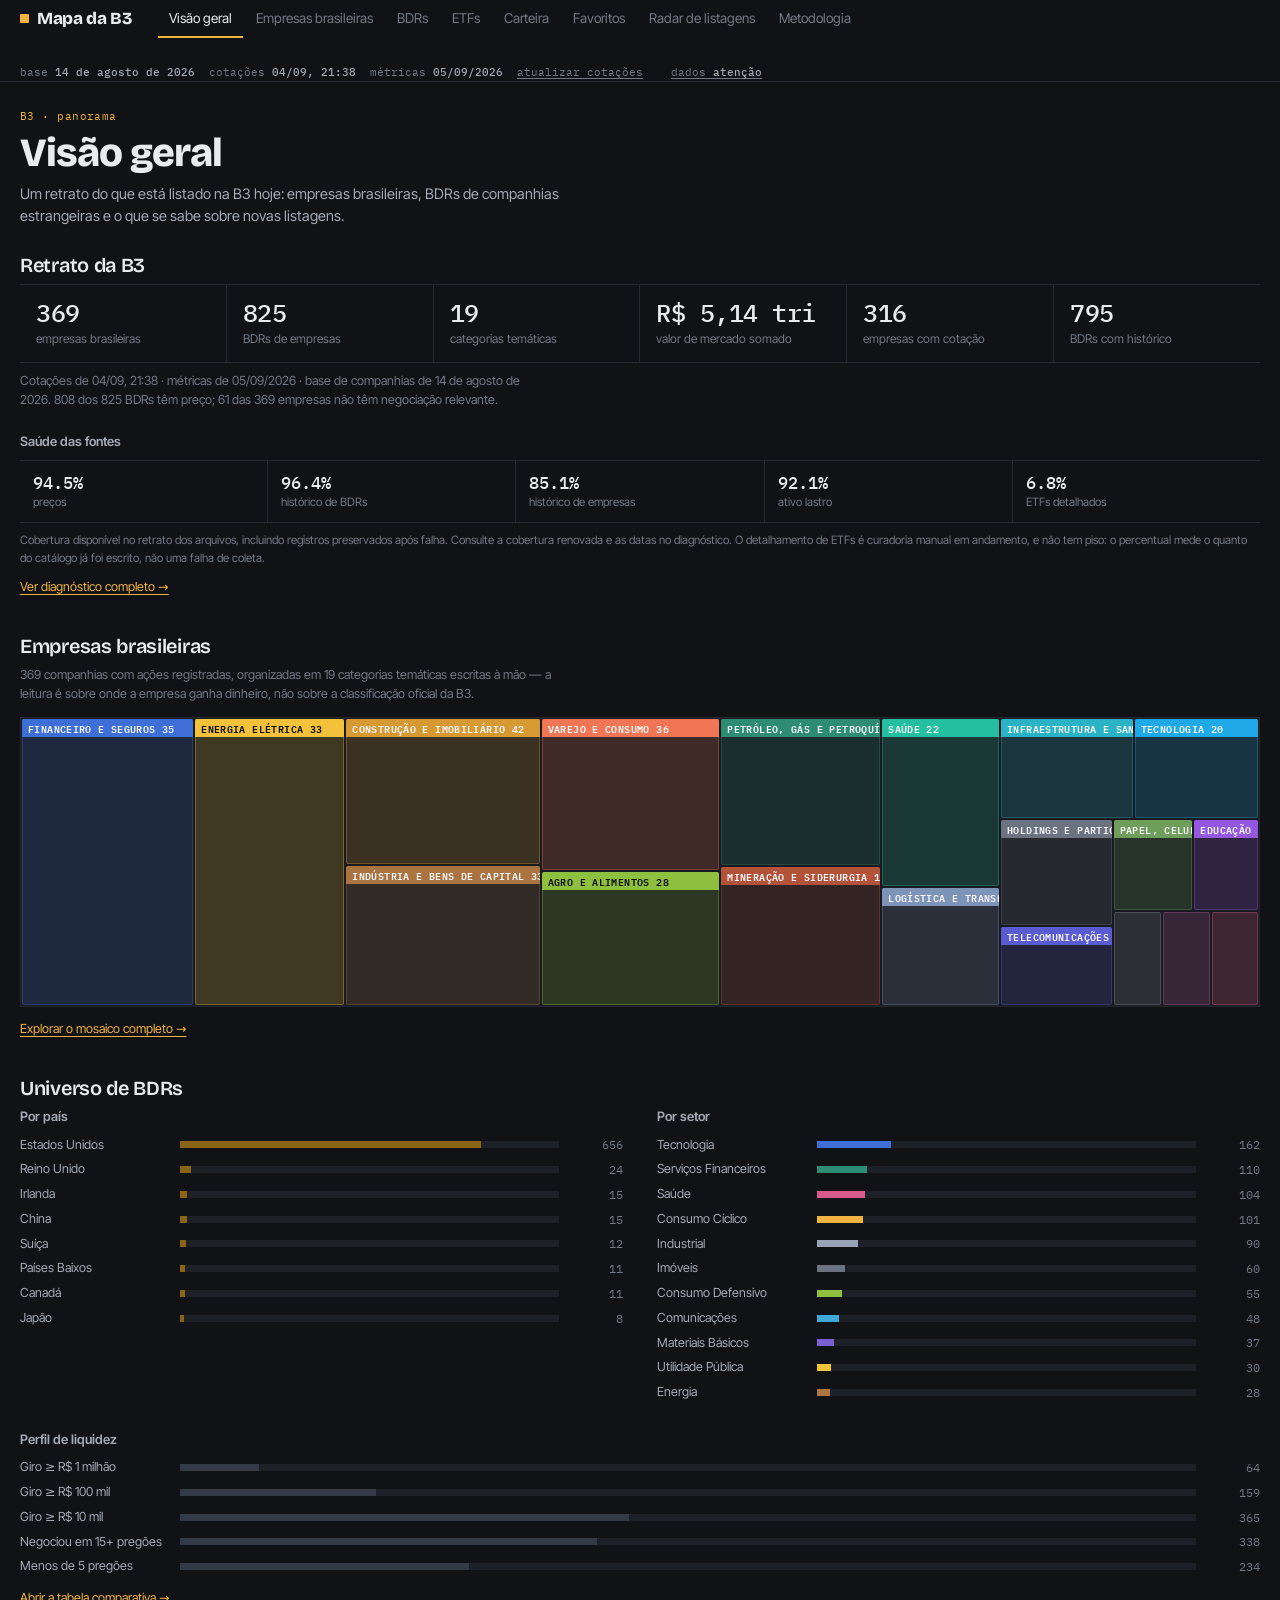
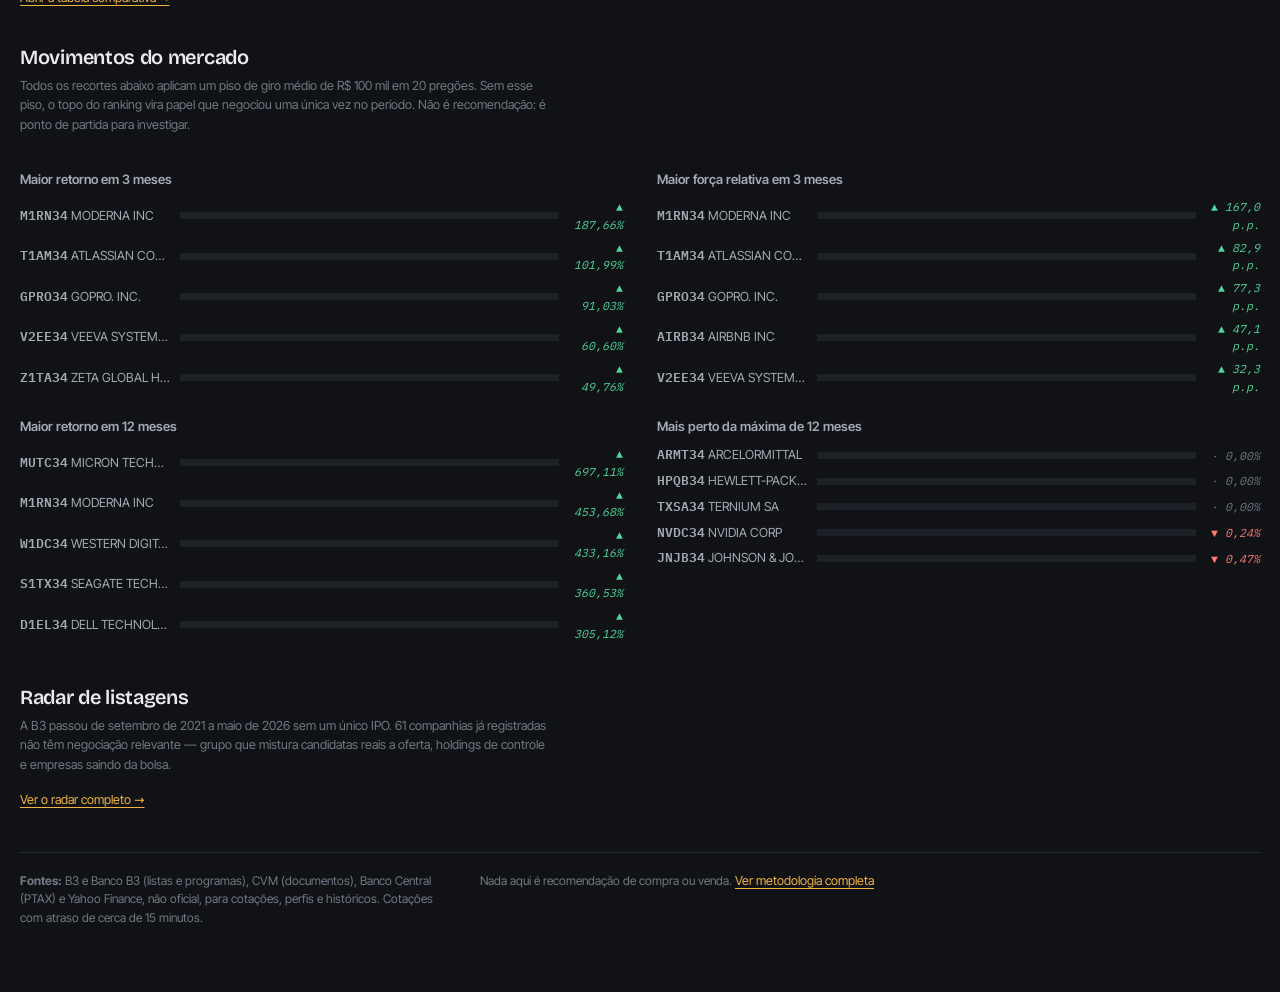
==== index.html @ aea6a93f "revisão em blocos: carga sob demanda, acessibilidade, dados e testes Primeira tela de 5,4 MB para 1," ====
<!DOCTYPE html>
<html lang="pt-BR">
<head>
<meta charset="utf-8">
<meta name="viewport" content="width=device-width, initial-scale=1">
<title>Mapa da B3</title>
<!-- O estado inteiro da tela vai na URL, entao o link e a unidade de
     compartilhamento do projeto: sem estas tags ele chega sem titulo, sem
     resumo e sem imagem. Sem numeros aqui de proposito -- crawler nao executa
     JS, entao a contagem nao teria como ser derivada e envelheceria sozinha. -->
<meta name="description" content="Mapa interativo das companhias listadas na B3, com os BDRs de empresas estrangeiras e os ETFs negociados no país. Preço, histórico e liquidez para achar o que investigar. Não é recomendação de investimento.">
<meta name="theme-color" content="#101216">
<link rel="canonical" href="https://davifrancarlx-svg.github.io/mapa-b3/">
<link rel="icon" href="data:image/svg+xml,<svg xmlns='http://www.w3.org/2000/svg' viewBox='0 0 32 32'><rect width='32' height='32' rx='6' fill='%23101216'/><rect x='9' y='9' width='14' height='14' rx='2' fill='%23F2B441'/></svg>">
<meta property="og:type" content="website">
<meta property="og:site_name" content="Mapa da B3">
<meta property="og:locale" content="pt_BR">
<meta property="og:url" content="https://davifrancarlx-svg.github.io/mapa-b3/">
<meta property="og:title" content="Mapa da B3">
<meta property="og:description" content="Companhias, BDRs e ETFs listados na B3 num mapa interativo, com preço, histórico e liquidez. Ferramenta de exploração, não recomendação.">
<meta property="og:image" content="https://davifrancarlx-svg.github.io/mapa-b3/social.png">
<meta property="og:image:width" content="1200">
<meta property="og:image:height" content="630">
<meta property="og:image:alt" content="Mapa da B3 — mosaico de blocos coloridos representando as companhias listadas.">
<meta name="twitter:card" content="summary_large_image">
<meta name="twitter:title" content="Mapa da B3">
<meta name="twitter:description" content="Companhias, BDRs e ETFs listados na B3 num mapa interativo, com preço, histórico e liquidez. Ferramenta de exploração, não recomendação.">
<meta name="twitter:image" content="https://davifrancarlx-svg.github.io/mapa-b3/social.png">
<link rel="preload" href="fontes/inter-tight-400.woff2" as="font" type="font/woff2" crossorigin>
<link rel="preload" href="fontes/ibm-plex-mono-400.woff2" as="font" type="font/woff2" crossorigin>
<style>
/* Fontes auto-hospedadas: subset latin, baixadas por scripts/baixa-fontes.js.
   O projeto nao tem dependencia externa, e isto era a ultima. */
@font-face{font-family:'Bricolage Grotesque';font-style:normal;font-weight:600;font-display:swap;src:url(fontes/bricolage-grotesque-600.woff2) format('woff2');unicode-range:U+0000-00FF, U+0131, U+0152-0153, U+02BB-02BC, U+02C6, U+02DA, U+02DC, U+0304, U+0308, U+0329, U+2000-206F, U+20AC, U+2122, U+2191, U+2193, U+2212, U+2215, U+FEFF, U+FFFD}
@font-face{font-family:'Bricolage Grotesque';font-style:normal;font-weight:800;font-display:swap;src:url(fontes/bricolage-grotesque-800.woff2) format('woff2');unicode-range:U+0000-00FF, U+0131, U+0152-0153, U+02BB-02BC, U+02C6, U+02DA, U+02DC, U+0304, U+0308, U+0329, U+2000-206F, U+20AC, U+2122, U+2191, U+2193, U+2212, U+2215, U+FEFF, U+FFFD}
@font-face{font-family:'IBM Plex Mono';font-style:normal;font-weight:400;font-display:swap;src:url(fontes/ibm-plex-mono-400.woff2) format('woff2');unicode-range:U+0000-00FF, U+0131, U+0152-0153, U+02BB-02BC, U+02C6, U+02DA, U+02DC, U+0304, U+0308, U+0329, U+2000-206F, U+20AC, U+2122, U+2191, U+2193, U+2212, U+2215, U+FEFF, U+FFFD}
@font-face{font-family:'IBM Plex Mono';font-style:normal;font-weight:500;font-display:swap;src:url(fontes/ibm-plex-mono-500.woff2) format('woff2');unicode-range:U+0000-00FF, U+0131, U+0152-0153, U+02BB-02BC, U+02C6, U+02DA, U+02DC, U+0304, U+0308, U+0329, U+2000-206F, U+20AC, U+2122, U+2191, U+2193, U+2212, U+2215, U+FEFF, U+FFFD}
@font-face{font-family:'IBM Plex Mono';font-style:normal;font-weight:600;font-display:swap;src:url(fontes/ibm-plex-mono-600.woff2) format('woff2');unicode-range:U+0000-00FF, U+0131, U+0152-0153, U+02BB-02BC, U+02C6, U+02DA, U+02DC, U+0304, U+0308, U+0329, U+2000-206F, U+20AC, U+2122, U+2191, U+2193, U+2212, U+2215, U+FEFF, U+FFFD}
@font-face{font-family:'Inter Tight';font-style:normal;font-weight:400;font-display:swap;src:url(fontes/inter-tight-400.woff2) format('woff2');unicode-range:U+0000-00FF, U+0131, U+0152-0153, U+02BB-02BC, U+02C6, U+02DA, U+02DC, U+0304, U+0308, U+0329, U+2000-206F, U+20AC, U+2122, U+2191, U+2193, U+2212, U+2215, U+FEFF, U+FFFD}
@font-face{font-family:'Inter Tight';font-style:normal;font-weight:500;font-display:swap;src:url(fontes/inter-tight-500.woff2) format('woff2');unicode-range:U+0000-00FF, U+0131, U+0152-0153, U+02BB-02BC, U+02C6, U+02DA, U+02DC, U+0304, U+0308, U+0329, U+2000-206F, U+20AC, U+2122, U+2191, U+2193, U+2212, U+2215, U+FEFF, U+FFFD}
@font-face{font-family:'Inter Tight';font-style:normal;font-weight:600;font-display:swap;src:url(fontes/inter-tight-600.woff2) format('woff2');unicode-range:U+0000-00FF, U+0131, U+0152-0153, U+02BB-02BC, U+02C6, U+02DA, U+02DC, U+0304, U+0308, U+0329, U+2000-206F, U+20AC, U+2122, U+2191, U+2193, U+2212, U+2215, U+FEFF, U+FFFD}
@font-face{font-family:'Inter Tight';font-style:normal;font-weight:700;font-display:swap;src:url(fontes/inter-tight-700.woff2) format('woff2');unicode-range:U+0000-00FF, U+0131, U+0152-0153, U+02BB-02BC, U+02C6, U+02DA, U+02DC, U+0304, U+0308, U+0329, U+2000-206F, U+20AC, U+2122, U+2191, U+2193, U+2212, U+2215, U+FEFF, U+FFFD}
:root{
  /* Grafite neutro, quase sem azul: o fundo nao deve competir com as cores
     das categorias, que sao o unico uso legitimo de cor forte no mapa. */
  --bg:#101216; --sup:#171A1F; --sup2:#1D2127;
  --line:#242830; --line2:#343A45;
  --tx:#E9EBEE; --tx2:#A4A9B4; --tx3:#727884;
  --am:#F2B441; --am2:#8A6415;
  --up:#4FD69C; --down:#FF7B75;
  --r:3px;
  --ed:'Bricolage Grotesque',Georgia,serif;
  --ui:'Inter Tight',system-ui,-apple-system,sans-serif;
  --mo:'IBM Plex Mono',ui-monospace,monospace;
}
*{box-sizing:border-box}
html,body{margin:0;padding:0}
body{
  background:var(--bg); color:var(--tx); font-family:var(--ui);
  font-size:14px; line-height:1.5; -webkit-font-smoothing:antialiased;
}
a{color:var(--am);text-decoration:underline;text-underline-offset:2px}
:where(button,select,input,a):focus-visible{outline:2px solid var(--am);outline-offset:2px}
.hide{display:none!important}
.sr{position:absolute;width:1px;height:1px;overflow:hidden;clip:rect(0 0 0 0);white-space:nowrap}
.num{font-family:var(--mo);font-variant-numeric:tabular-nums}
/* <b> dentro de texto em mono herdava o 700 padrao do negrito, e a pagina so
   pede 400/500/600 do Plex Mono: o navegador sintetizava o peso em vez de usar
   o desenho real. 600 e o negrito de mono do projeto, o mesmo da marca e do
   titulo da ficha. Cobre os contadores, a barra de comparacao e os rankings. */
b.num,.res .qt b,.cmpbar b{font-weight:600}
.up{color:var(--up)} .down{color:var(--down)} .flat{color:var(--tx3)}

/* ---------- cabecalho e navegacao ---------- */
.topo{border-bottom:1px solid var(--line);background:var(--bg);position:sticky;top:0;z-index:40}
.topo .in{max-width:1340px;margin:0 auto;padding:0 20px;display:flex;align-items:center;gap:26px;min-height:54px;flex-wrap:wrap}
.marca{display:flex;align-items:baseline;gap:8px;font-family:var(--ed);font-weight:800;font-size:17px;letter-spacing:-.02em;flex:none}
.marca i{font-style:normal;width:9px;height:9px;background:var(--am);border-radius:1px;display:inline-block;transform:translateY(-1px)}
nav.prim{display:flex;gap:2px;flex:1 1 auto;flex-wrap:wrap}
nav.prim button{
  background:none;border:0;border-bottom:2px solid transparent;color:var(--tx3);
  font:inherit;font-size:13.5px;padding:8px 11px;cursor:pointer;white-space:nowrap;
}
nav.prim button:hover{color:var(--tx2)}
nav.prim button[aria-current="page"]{color:var(--tx);border-bottom-color:var(--am)}
nav.prim button:focus-visible{outline:2px solid var(--am);outline-offset:-2px}
.estado{font-family:var(--mo);font-size:11px;color:var(--tx3);display:flex;gap:14px;flex:0 1 auto;flex-wrap:wrap;min-width:0}
.estado b{font-weight:500;color:var(--tx2)}
.estado button{background:none;border:0;color:inherit;font:inherit;padding:0;cursor:pointer;text-decoration:underline;text-underline-offset:2px}
.estado .msgPrecos:not(:empty){color:var(--tx2)}

.wrap{max-width:1340px;margin:0 auto;padding:26px 20px 64px}

/* ---------- intro de secao ---------- */
.intro{margin:0 0 24px;max-width:74ch}
.intro h1{font-family:var(--ed);font-weight:800;font-size:clamp(27px,4vw,40px);line-height:1.04;letter-spacing:-.025em;margin:0 0 8px}
.intro p{color:var(--tx2);font-size:14.5px;margin:0;max-width:68ch}
.intro .kicker{font-family:var(--mo);font-size:11px;color:var(--am);margin-bottom:9px;letter-spacing:.04em}

h2.sec{font-family:var(--ed);font-weight:600;font-size:20px;letter-spacing:-.015em;margin:34px 0 4px}
h2.sec:first-child{margin-top:0}
h3.sub{font-family:var(--ui);font-weight:600;font-size:13px;color:var(--tx2);margin:22px 0 9px}
p.nota{color:var(--tx3);font-size:12.5px;margin:0 0 14px;max-width:76ch;line-height:1.55}

/* ---------- retrato / numeros ---------- */
.retrato{display:grid;grid-template-columns:repeat(auto-fit,minmax(132px,1fr));gap:1px;background:var(--line);border-block:1px solid var(--line);margin:0 0 8px}
.retrato div{background:var(--bg);padding:14px 16px}
.retrato b{display:block;font-family:var(--mo);font-size:25px;font-weight:500;letter-spacing:-.02em;line-height:1.1}
.retrato span{font-size:12px;color:var(--tx3)}

/* ---------- barras de distribuicao ---------- */
.duo{display:grid;grid-template-columns:1fr 1fr;gap:34px;align-items:start}
.dist{display:flex;flex-direction:column;gap:6px;margin:0 0 6px}
.dist .l{display:grid;grid-template-columns:150px 1fr 54px;gap:10px;align-items:center;font-size:12.5px}
.dist .b{height:7px;background:var(--sup2);position:relative;overflow:hidden}
.dist .b i{position:absolute;inset:0 auto 0 0;display:block}
.dist .v{font-family:var(--mo);font-size:11.5px;color:var(--tx3);text-align:right}
.dist .k{color:var(--tx2);overflow:hidden;text-overflow:ellipsis;white-space:nowrap}

/* ---------- layout com sidebar ---------- */
.lay{display:grid;grid-template-columns:236px minmax(0,1fr);gap:30px;align-items:start}
.side{position:sticky;top:70px;max-height:calc(100vh - 88px);overflow-y:auto;padding-right:4px}
.side::-webkit-scrollbar{width:8px}
.side::-webkit-scrollbar-thumb{background:var(--line2)}
.painel{min-width:0}

.fgrp{border-bottom:1px solid var(--line)}
.fgrp:first-child{border-top:1px solid var(--line)}
.fhead{
  display:flex;align-items:center;gap:8px;width:100%;background:none;border:0;cursor:pointer;
  font:600 12px var(--ui);color:var(--tx2);padding:11px 2px;text-align:left;
}
.fhead .arw{margin-left:auto;color:var(--tx3);transition:transform .16s;font-size:10px}
.fgrp[data-open="false"] .arw{transform:rotate(-90deg)}
.fgrp[data-open="false"] .fbody{display:none}
.fhead .cnt{font-family:var(--mo);font-size:10.5px;color:var(--bg);background:var(--am);border-radius:2px;padding:1px 5px}
.fbody{padding:0 2px 13px}
.fbusca{width:100%;background:var(--sup);border:1px solid var(--line);border-radius:var(--r);color:var(--tx);
  padding:6px 9px;font:inherit;font-size:12.5px;margin-bottom:8px}
.opts{max-height:238px;overflow-y:auto;display:flex;flex-direction:column;gap:1px}
.opts::-webkit-scrollbar{width:8px}
.opts::-webkit-scrollbar-thumb{background:var(--line2)}
.opt{display:flex;align-items:center;gap:8px;padding:4px 3px;cursor:pointer;font-size:12.5px;color:var(--tx2);border-radius:2px}
.opt:hover{background:var(--sup);color:var(--tx)}
.opt input{accent-color:var(--am);margin:0;width:13px;height:13px;flex:none;cursor:pointer}
.opt .dot{width:7px;height:7px;border-radius:1px;flex:none}
.opt .k{overflow:hidden;text-overflow:ellipsis;white-space:nowrap}
.opt .n{margin-left:auto;font-family:var(--mo);font-size:10.5px;color:var(--tx3);flex:none}
.opt input:focus-visible{outline:2px solid var(--am);outline-offset:1px}
.vazio{color:var(--tx3);font-size:12px;padding:4px 3px}

/* ---------- recortes ---------- */
.recs{display:flex;flex-wrap:wrap;gap:6px;margin:0 0 4px}
.rec{background:none;border:1px solid var(--line2);border-radius:var(--r);color:var(--tx2);
  font:inherit;font-size:12.5px;padding:5px 10px;cursor:pointer}
.rec:hover{border-color:var(--tx3);color:var(--tx)}
.rec[aria-pressed="true"]{background:var(--am);border-color:var(--am);color:#15130C;font-weight:600}
.criterio{font-size:12px;color:var(--tx3);margin:8px 0 0;line-height:1.5}
.criterio b{color:var(--tx2);font-weight:500}

/* ---------- barra de resultados ---------- */
.res{display:flex;align-items:center;gap:12px;flex-wrap:wrap;padding:11px 0;border-bottom:1px solid var(--line);margin-bottom:2px}
.res .qt{font-family:var(--mo);font-size:15px;color:var(--tx)}
.res .qt span{font-family:var(--ui);font-size:12.5px;color:var(--tx3);margin-left:5px}
.recorte{display:flex;align-items:center;gap:6px;flex-wrap:wrap;font-size:12px;color:var(--tx3)}
.recorte b{background:var(--sup2);border:1px solid var(--line2);border-radius:var(--r);padding:2px 7px;
  color:var(--tx2);font-weight:500;font-size:11.5px}
.res .dir{margin-left:auto;display:flex;gap:8px;align-items:center;flex-wrap:wrap}
.lnk{background:none;border:0;color:var(--am);cursor:pointer;font:inherit;font-size:12.5px;padding:0;
  text-decoration:underline;text-underline-offset:3px}
.busca{position:relative;flex:1 1 210px;max-width:330px}
.busca input{width:100%;background:var(--sup);border:1px solid var(--line);border-radius:var(--r);
  color:var(--tx);padding:8px 10px 8px 30px;font:inherit;font-size:13px}
.busca svg{position:absolute;left:9px;top:9px;opacity:.4}
select.ord{background:var(--sup);border:1px solid var(--line);border-radius:var(--r);color:var(--tx);
  padding:7px 9px;font:inherit;font-size:12.5px;cursor:pointer}
.seg{display:inline-flex;border:1px solid var(--line);border-radius:var(--r);overflow:hidden}
.seg button{background:none;border:0;color:var(--tx3);padding:7px 12px;font:inherit;font-size:12.5px;
  cursor:pointer;border-right:1px solid var(--line)}
.seg button:last-child{border-right:0}
.seg button[aria-pressed="true"]{background:var(--sup2);color:var(--tx)}
.seg button:focus-visible{outline:2px solid var(--am);outline-offset:-2px}
.btn{background:var(--sup);border:1px solid var(--line);border-radius:var(--r);color:var(--tx2);
  padding:7px 11px;font:inherit;font-size:12.5px;cursor:pointer}
.btn:hover{border-color:var(--line2);color:var(--tx)}
#btFiltros{display:none}
.btn b{font-family:var(--mo);font-weight:500;color:var(--tx)}
/* font-family explicito: botao sem isso cai na fonte de sistema, e a estrela,
   a caixa e a seta vinham de Arial em 2.400 elementos da tabela -- tamanho e
   alinhamento dos simbolos mudavam conforme o sistema operacional. */
.fav{background:none;border:0;color:var(--tx3);font-family:var(--ui);font-size:17px;line-height:1;cursor:pointer;padding:2px 4px}
.fav[aria-pressed="true"]{color:var(--am)}
.only-mob{display:none}
.sel{width:52px;text-align:center!important}
.sel .cmp{background:none;border:0;color:var(--tx3);font-family:var(--ui);font-size:15px;line-height:1;cursor:pointer;padding:3px}.sel .cmp[aria-pressed="true"]{color:var(--am)}

/* ---------- tabela comparativa ---------- */
.tabw{overflow-x:auto}
table.tab{width:100%;border-collapse:collapse;font-size:13px}
table.tab th,table.tab td{padding:8px 9px;text-align:left;white-space:nowrap}
table.tab thead th{
  position:sticky;top:0;z-index:5;background:var(--bg);color:var(--tx3);
  font:600 11.5px var(--ui);border-bottom:1px solid var(--line2);
}
table.tab thead th button{
  background:none;border:0;color:inherit;font:inherit;cursor:pointer;padding:0;display:inline-flex;
  align-items:center;gap:4px;
}
table.tab thead th button:hover{color:var(--tx2)}
table.tab thead th[aria-sort] button{color:var(--tx)}
table.tab thead th .s{font-size:9px;color:var(--am)}
table.tab tbody tr{border-bottom:1px solid var(--line);cursor:pointer}
table.tab tbody tr:hover{background:var(--sup)}
table.tab tbody tr:focus-visible{outline:2px solid var(--am);outline-offset:-2px}
table.tab td.n{font-family:var(--mo);font-variant-numeric:tabular-nums;text-align:right;font-size:12.5px}
table.tab th.n{text-align:right}
table.tab .tk{font-family:var(--mo);font-weight:600;font-size:12.5px}
table.tab .emp{max-width:230px;overflow:hidden;text-overflow:ellipsis;white-space:nowrap;
  display:block;font-size:13px}
table.tab .sub{color:var(--tx3);font-size:11.5px;max-width:190px;overflow:hidden;
  text-overflow:ellipsis;white-space:nowrap;display:block}
table.tab .marc{display:inline-block;width:6px;height:6px;border-radius:1px;margin-right:6px;
  vertical-align:middle}
.na{color:var(--tx3)}
.est{font-size:11px;color:var(--tx3)}
.est.viva{color:var(--tx2)}
.expand{display:none}
.spark{display:block;width:100%;height:72px;margin:8px 0 2px}
.spark path{fill:none;stroke:var(--am);stroke-width:1.6;vector-effect:non-scaling-stroke}
.spark .base{stroke:var(--line2);stroke-width:1;stroke-dasharray:3 3}
.sparkBox{position:relative;margin:8px 0 2px}
.sparkBox .spark{margin:0;touch-action:none}
.spark .mira{stroke:var(--tx3);stroke-width:1;stroke-dasharray:2 2;opacity:0;pointer-events:none}
.spark .ponto{fill:var(--am);stroke:var(--bg);stroke-width:2;opacity:0;pointer-events:none}
.spark .hit{fill:transparent;cursor:crosshair;outline:none}
.sparkBox.on .mira,.sparkBox.on .ponto{opacity:1}
.sparkInfo{display:flex;justify-content:space-between;gap:10px;min-height:17px;margin-top:4px;color:var(--tx3);font:11px var(--mo)}
.sparkInfo b{color:var(--tx);font-weight:500}.sparkInfo span:last-child{text-align:right}
.guiaEtf{display:grid;grid-template-columns:repeat(auto-fit,minmax(210px,1fr));gap:8px;margin:14px 0 18px}
.guiaEtf article{background:var(--bg);padding:12px 14px;border:1px solid var(--line);border-left:2px solid var(--cat)}
.guiaEtf h3{margin:0 0 5px;font:600 12px var(--ui);color:var(--tx)}
.guiaEtf p{margin:0;color:var(--tx3);font-size:11.5px;line-height:1.45}
.guiaEtf .num{font-family:var(--mo);font-weight:400;color:var(--tx3)}
.eventos{display:flex;flex-direction:column;gap:8px}
.evento{display:grid;grid-template-columns:76px 1fr;gap:10px;font-size:12px}
.evento time{font-family:var(--mo);color:var(--tx3)}
.evento a{color:var(--tx2)}
.evento>span{min-width:0;overflow-wrap:anywhere}.eventoMeta{display:block;font-size:11px;color:var(--tx3);margin-top:4px}.eventosMais{margin-top:12px}.eventosMais summary{cursor:pointer;color:var(--am);font-size:12px;margin-bottom:10px}
.cmpbar{position:fixed;left:50%;bottom:18px;z-index:65;transform:translateX(-50%);background:var(--sup2);border:1px solid var(--line2);padding:8px 10px;display:flex;align-items:center;gap:12px;box-shadow:0 12px 34px rgba(0,0,0,.5);font-size:12.5px}
.cmpbar span{font-family:var(--mo)}
.matrizCtl{display:flex;gap:8px;flex-wrap:wrap;margin-bottom:12px}
.matrizCtl label{font-size:11.5px;color:var(--tx3);display:flex;align-items:center;gap:6px}
.matriz{border:1px solid var(--line);background:var(--sup);min-height:560px;position:relative}
.matriz svg{display:block;width:100%;height:560px}
.matriz line{stroke:var(--line2);stroke-width:1}.matriz line.med{stroke-dasharray:5 5;opacity:.7}.matriz circle{cursor:pointer;opacity:.72;stroke:var(--bg);stroke-width:1}.matriz circle:hover,.matriz circle:focus{opacity:1;stroke:var(--tx);stroke-width:2;outline:none}
.matriz text{fill:var(--tx3);font:11px var(--mo)}
.matrizLegenda{display:flex;flex-wrap:wrap;gap:6px 14px;font-size:11.5px;color:var(--tx2);margin:12px 0}.matrizLegenda i{display:inline-block;width:8px;height:8px;margin-right:5px}.matrizValores{margin-top:14px;font-size:12px}.matrizValores summary{cursor:pointer;color:var(--am);padding:8px 0}.matrizValores .rolagem{max-height:360px;overflow:auto}.matrizValores table{border-collapse:collapse;width:100%;min-width:560px}.matrizValores th,.matrizValores td{padding:8px;text-align:left;border-bottom:1px solid var(--line)}.matrizValores th{background:var(--sup);position:sticky;top:0}.matrizPonto{min-height:48px;font-size:12px;color:var(--tx2);overflow-wrap:anywhere}.matrizCtl select{max-width:100%;min-width:0}.matrizCtl label{flex-wrap:wrap;max-width:100%}
.acompResumo{border:1px solid var(--line);padding:12px 14px;margin:12px 0;font-size:12px;color:var(--tx2);overflow-wrap:anywhere}.acompResumo p{margin:0 0 8px}.acompResumo .acoes{display:flex;gap:12px;flex-wrap:wrap}.acompResumo details{margin-top:10px}.acompResumo li{margin:6px 0}.favMsg{color:var(--am);font-size:12px;overflow-wrap:anywhere}.favMsg:empty{display:none}
.carteiraForm{display:grid;grid-template-columns:minmax(130px,1fr) minmax(120px,1fr) minmax(140px,1fr) auto auto;gap:10px;align-items:end;margin:14px 0}
.carteiraForm label{display:flex;flex-direction:column;gap:5px;color:var(--tx3);font-size:11.5px}
.carteiraForm input{width:100%;background:var(--sup);border:1px solid var(--line);border-radius:var(--r);color:var(--tx);font:13px var(--mo);padding:9px 10px}
.carteiraForm input:focus{border-color:var(--am);outline:0}.carteiraForm .btn,.carteiraForm .lnk{min-height:36px}
.carteiraAcoes{display:flex;gap:8px;justify-content:flex-end}.carteiraAcoes button{white-space:nowrap}
.favoritosLista{display:flex;flex-wrap:wrap;gap:7px;margin:10px 0}.favoritosLista button{font-family:var(--mo)}
.saude{display:grid;grid-template-columns:repeat(auto-fit,minmax(150px,1fr));gap:1px;background:var(--line);border-block:1px solid var(--line)}
.saude div{background:var(--bg);padding:11px 13px}.saude b{display:block;font:500 17px var(--mo)}.saude span,.saude small{display:block;font-size:11.5px;color:var(--tx3)}.saude small{font-family:var(--mo);font-size:10px;margin-top:3px}
.compare{width:100%;border-collapse:collapse;font-size:12px}.compare th,.compare td{padding:7px 8px;border-bottom:1px solid var(--line);text-align:right}.compare th:first-child,.compare td:first-child{text-align:left}.compare thead th{font-family:var(--mo);color:var(--tx)}
.compareBox{max-width:100%;overflow-x:auto;margin-top:16px}.compare{table-layout:fixed}.compare th{font-weight:500}.compare tr:not(.grupo)>:first-child{position:sticky;left:0;width:140px;background:var(--bg)}.compare .grupo th{text-align:left;background:var(--sup2);color:var(--am)}.compare td,.compare th{overflow-wrap:anywhere;vertical-align:top}.compare .na{display:block;font:11px var(--ui);margin-top:4px}.compare caption{text-align:left;font-size:11.5px;color:var(--tx3);padding-bottom:10px}
.cmpAviso{font-size:12px;color:var(--am);margin:10px 0}.cmpbar{max-width:calc(100% - 24px);flex-wrap:wrap}.cmpbar .cmpAviso{flex-basis:100%;margin:0}.cmpbar .cmpAviso:empty{display:none}

/* ---------- cards (modo alternativo) ---------- */
.grid{display:grid;grid-template-columns:repeat(auto-fill,minmax(280px,1fr));gap:1px;background:var(--line);
  border-block:1px solid var(--line)}
.card{background:var(--bg);border:0;border-left:2px solid transparent;padding:13px 15px;cursor:pointer;
  text-align:left;font:inherit;color:inherit}
.card:hover{background:var(--sup)}
.card:focus-visible{outline:2px solid var(--am);outline-offset:-2px}
.card .top{display:flex;align-items:baseline;gap:8px;margin-bottom:3px}
.card .cod{font-family:var(--mo);font-size:12.5px;font-weight:600}
.card .nm{font-weight:600;font-size:13px;overflow:hidden;text-overflow:ellipsis;white-space:nowrap;min-width:0}
.card .cat{font-size:11.5px;color:var(--tx3);margin-bottom:6px}
.card .ds{font-size:12.5px;color:var(--tx2);margin-bottom:8px;display:-webkit-box;-webkit-line-clamp:2;
  -webkit-box-orient:vertical;overflow:hidden}
.pr{margin-left:auto;flex:none;font-family:var(--mo);font-size:12px;white-space:nowrap}
.pr b{font-weight:600;color:var(--tx)}
.pr i{font-style:normal;font-size:11px;margin-left:5px}
.pr.na{font-size:10.5px}
.met{display:flex;flex-wrap:wrap;gap:10px;margin:2px 0 8px;font-family:var(--mo);font-size:10.5px;color:var(--tx3)}
.tg{display:flex;flex-wrap:wrap;gap:4px}
.tg span{font-size:10.5px;color:var(--tx3);border:1px solid var(--line);border-radius:2px;padding:1px 6px}

/* ---------- mosaico ---------- */
#mapa{position:relative;width:100%;height:640px;border:1px solid var(--line);background:var(--sup);overflow:hidden}
.grp{position:absolute;border-radius:2px;overflow:hidden}
.grpname{position:absolute;left:0;right:0;top:0;height:18px;padding:0 6px;font-family:var(--mo);
  font-size:9.5px;letter-spacing:.04em;text-transform:uppercase;white-space:nowrap;overflow:hidden;
  display:flex;align-items:center;gap:5px;font-weight:600}
.tile{position:absolute;border:0;border-radius:2px;cursor:pointer;overflow:hidden;display:flex;
  flex-direction:column;justify-content:center;align-items:center;padding:2px;transition:filter .12s;
  font-family:var(--mo)}
.tile:hover{filter:brightness(1.32)}
.tile:focus-visible{outline:2px solid #fff;outline-offset:-2px;z-index:5}
.tile .tc{font-size:10.5px;font-weight:600;line-height:1}
.tile .tn{font-size:8.5px;opacity:.74;margin-top:2px;line-height:1;max-width:100%;overflow:hidden;
  text-overflow:ellipsis;white-space:nowrap;font-family:var(--ui)}
.leg{display:flex;flex-wrap:wrap;gap:3px 16px;margin:11px 0 0;font-size:11.5px;color:var(--tx3)}
.leg span{display:inline-flex;align-items:center;gap:5px}
.leg i{width:7px;height:7px;border-radius:1px;display:inline-block}
#tip{position:fixed;pointer-events:none;z-index:60;background:#0A0C0F;border:1px solid var(--line2);
  border-radius:var(--r);padding:10px 12px;max-width:280px;font-size:12.5px;opacity:0;
  transition:opacity .1s;box-shadow:0 14px 34px rgba(0,0,0,.66)}
#tip .t1{font-weight:600;font-size:13.5px;display:block}
#tip .t2{font-family:var(--mo);font-size:11px;color:var(--tx3);display:block;margin-top:1px}
#tip .t3{font-family:var(--mo);font-size:12.5px;display:block;margin-top:7px;
  padding-top:7px;border-top:1px solid var(--line)}
#tip .t4{color:var(--tx2);display:block;margin-top:7px;line-height:1.45}

/* ---------- radar ---------- */
.aviso{border-left:2px solid var(--am);padding:2px 0 2px 15px;margin:0 0 22px}
.aviso h3{margin:0 0 6px;font-size:15px;font-family:var(--ed);font-weight:600}
.aviso p{margin:0;color:var(--tx2);font-size:13.5px;max-width:80ch}

/* ---------- ficha lateral ---------- */
#dim{position:fixed;inset:0;background:rgba(6,8,11,.74);opacity:0;pointer-events:none;
  transition:opacity .18s;z-index:70}
#dim.on{opacity:1;pointer-events:auto}
#drw{position:fixed;top:0;right:0;bottom:0;width:min(440px,100%);background:var(--bg);
  border-left:1px solid var(--line2);z-index:80;transform:translateX(100%);
  transition:transform .22s cubic-bezier(.4,0,.2,1);overflow-y:auto;padding:20px 24px 44px}
#drw.on{transform:none}
#drw.wide{width:min(940px,100%)}
#drw .x{position:absolute;top:13px;right:15px;background:none;border:1px solid var(--line2);
  color:var(--tx2);border-radius:var(--r);width:29px;height:29px;cursor:pointer;font-size:16px;line-height:1}
#drw .x:hover{color:var(--tx);border-color:var(--tx3)}
#drw .selo{display:inline-block;font-size:11px;font-weight:600;padding:3px 8px;border-radius:2px}
#drw h2{font-family:var(--mo);font-size:22px;font-weight:600;line-height:1.1;margin:13px 0 3px;
  letter-spacing:-.01em;padding-right:36px}
#drw .rz{color:var(--tx2);font-size:13.5px;margin-bottom:4px;font-family:var(--ui)}
.bloco{border-top:1px solid var(--line);margin-top:17px;padding-top:13px}
.bloco:first-of-type{margin-top:14px}
.bloco h3{font:600 11.5px var(--ui);color:var(--tx3);margin:0 0 9px}
.kv{display:grid;grid-template-columns:auto 1fr;gap:6px 14px;font-size:13px;margin:0}
.kv dt{color:var(--tx3);font-size:12.5px}
.kv dd{margin:0;font-family:var(--mo);font-size:12.5px;text-align:right;font-variant-numeric:tabular-nums}
.kv dd.tx{font-family:var(--ui);font-size:12.5px}
.fnt{color:var(--tx3);font-size:11.5px;line-height:1.5;margin:9px 0 0}
.fnt a{color:var(--tx2)}
.dsc{color:var(--tx2);font-size:13.5px;margin:14px 0 0;line-height:1.55}
.detMark{display:inline-block;margin-left:6px;padding:1px 4px;border:1px solid var(--line2);border-radius:2px;
  color:var(--tx3);font:500 8.5px var(--ui);letter-spacing:.02em;vertical-align:1px}
.etfBadges{display:flex;flex-wrap:wrap;gap:4px;margin-top:4px}
.etfBadges span{border:1px solid var(--line);border-radius:2px;padding:2px 5px;color:var(--tx3);font:500 9.5px var(--ui)}
.etfTags{display:flex;flex-wrap:wrap;gap:5px;margin:10px 0 0}
.etfTags span{border:1px solid var(--line2);border-radius:2px;padding:3px 6px;color:var(--tx2);font-size:10.5px}
.posEtf{list-style:none;margin:0;padding:0}
.posEtf li{display:grid;grid-template-columns:minmax(0,1fr) auto;gap:2px 12px;padding:7px 0;border-bottom:1px solid var(--line);font-size:12.5px}
.posEtf li:last-child{border-bottom:0}
.posEtf b{font-weight:500;min-width:0}
.posEtf .peso{font:500 12px var(--mo);font-variant-numeric:tabular-nums}
.posEtf small{color:var(--tx3);font-size:10.5px;grid-column:1/-1}
.fontesEtf{margin:7px 0 0;padding-left:17px;color:var(--tx3);font-size:11.5px;line-height:1.5}
.fontesEtf li{margin:4px 0}.fontesEtf a{color:var(--tx2)}

/* ---------- metodologia ---------- */
.meto{max-width:76ch}
.meto h2{font-family:var(--ed);font-weight:600;font-size:18px;margin:30px 0 7px;letter-spacing:-.01em}
.meto h2:first-child{margin-top:0}
.meto p{color:var(--tx2);font-size:13.5px;line-height:1.62;margin:0 0 10px}
.meto ul{margin:0 0 10px;padding-left:18px;color:var(--tx2);font-size:13.5px;line-height:1.62}
.meto li{margin-bottom:4px}
.meto b{color:var(--tx);font-weight:600}

/* ---------- rodape ---------- */
footer{border-top:1px solid var(--line);margin-top:42px;padding:18px 0 0;color:var(--tx3);font-size:12px}
footer .fl{display:flex;gap:10px 26px;flex-wrap:wrap;align-items:baseline}
footer p{margin:0;max-width:62ch;line-height:1.55}

/* ---------- responsivo ---------- */
@media (max-width:900px){
  .lay{grid-template-columns:1fr;gap:0}
  .side{
    position:fixed;inset:auto 0 0 0;top:auto;max-height:82vh;z-index:75;background:var(--bg);
    border-top:1px solid var(--line2);padding:8px 18px 24px;transform:translateY(101%);
    transition:transform .22s cubic-bezier(.4,0,.2,1);box-shadow:0 -14px 40px rgba(0,0,0,.5);
  }
  .side.on{transform:none}
  .side .fechaF{display:block;width:100%;margin-top:12px}
  #btFiltros{display:inline-flex;align-items:center;gap:6px}
  .topo .in{min-height:48px;gap:14px}
}
@media (min-width:901px){ .side .fechaF{display:none} }
@media (max-width:760px){
  .wrap{padding:20px 14px 56px}
  #mapa{height:460px}
  nav.prim{order:3;width:100%;border-top:1px solid var(--line);padding-top:2px;gap:0;flex-wrap:nowrap;overflow-x:auto;scrollbar-width:none}
  nav.prim button{font-size:12.5px;padding:7px 9px}
  .estado{font-size:10.5px;gap:10px;width:100%;order:2}
  table.tab .col-s{display:none}
  table.tab .col-m{display:none}
  table.tab .only-mob{display:block;max-width:145px;overflow:hidden;text-overflow:ellipsis;white-space:nowrap;font-family:var(--ui);font-weight:400}
  table.tab th,table.tab td{padding:7px 5px}
  table.tab .emp{max-width:150px}
  .expand{display:table-cell;width:26px;text-align:center}
  .expand button{background:none;border:0;color:var(--tx3);font-family:var(--ui);cursor:pointer;font-size:11px;padding:3px 5px}
  tr.det td{padding:2px 6px 11px;white-space:normal}
  tr.det .dl{display:grid;grid-template-columns:1fr auto;gap:4px 12px;font-size:12px}
  tr.det .dl span:nth-child(odd){color:var(--tx3)}
  tr.det .dl span:nth-child(even){font-family:var(--mo);text-align:right}
  #drw{width:100%;border-left:0;padding:18px 18px 40px}
  .retrato b{font-size:21px}
  .carteiraForm{grid-template-columns:1fr 1fr}.carteiraForm label:first-child{grid-column:1/-1}.carteiraForm .btn,.carteiraForm .lnk{width:100%}
  .duo{grid-template-columns:1fr;gap:6px}
  .dist .l{grid-template-columns:minmax(0,1fr) 58px 52px}
  .recs{flex-wrap:nowrap;overflow-x:auto;padding-bottom:4px;scrollbar-width:none}
  .recs .rec{flex:none}
  .cmpbar{left:12px;right:12px;bottom:10px;transform:none;justify-content:space-between}
  .matriz,.matriz svg{min-height:430px;height:430px}
  .sel{width:46px}
}
@media (prefers-reduced-motion:reduce){*{transition:none!important}}
</style>
</head>
<body>
<header class="topo">
  <div class="in">
    <div class="marca"><i></i>Mapa da B3</div>
    <nav class="prim" aria-label="Seções">
      <button data-sec="geral" aria-current="page">Visão geral</button>
      <button data-sec="empresas">Empresas brasileiras</button>
      <button data-sec="bdrs">BDRs</button>
      <button data-sec="etfs">ETFs</button>
      <button data-sec="carteira">Carteira</button>
      <button data-sec="favoritos">Favoritos</button>
      <button data-sec="radar">Radar de listagens</button>
      <button data-sec="metodologia">Metodologia</button>
    </nav>
    <div class="estado">
      <span>base <b id="snapDate">14 de agosto de 2026</b></span>
      <span id="atz"></span>
      <span id="mtz"></span>
      <button id="atualizaPrecosBt" title="Recarregar a base de cotações mais recente já publicada">atualizar cotações</button>
      <span class="msgPrecos" id="precosMsg" role="status" aria-live="polite"></span>
      <button id="saudeBt" title="Cobertura e atualização das fontes">dados <b id="saudeTxt">—</b></button>
    </div>
  </div>
</header>

<div class="wrap">

<div class="intro">
  <div class="kicker" id="kicker">B3 · panorama</div>
  <h1 id="secTitulo">Visão geral</h1>
  <p id="secDesc"></p>
</div>

<!-- ============ VISÃO GERAL ============ -->
<section id="secGeral"></section>

<!-- ============ EMPRESAS BRASILEIRAS ============ -->
<section id="secEmpresas" class="hide">
  <div class="lay">
    <aside class="side" id="sideEmp" aria-label="Filtros de empresas">
      <div class="fgrp" data-open="true">
        <button class="fhead" aria-expanded="true">Categorias<span class="cnt hide" id="cntCat"></span><span class="arw">▾</span></button>
        <div class="fbody">
          <div class="opts" id="cats"></div>
        </div>
      </div>
      <div class="fgrp" data-open="false">
        <button class="fhead" aria-expanded="false">Tags de cruzamento<span class="cnt hide" id="cntTag"></span><span class="arw">▾</span></button>
        <div class="fbody">
          <input class="fbusca" id="bTag" type="search" placeholder="Buscar tag" aria-label="Buscar tag">
          <div class="seg" role="group" aria-label="Combinar tags" style="margin-bottom:8px">
            <button id="mOu" aria-pressed="true">Qualquer</button>
            <button id="mE" aria-pressed="false">Todas</button>
          </div>
          <div class="opts" id="tags"></div>
        </div>
      </div>
      <button class="btn fechaF" data-fecha-filtro>Ver resultados</button>
    </aside>

    <div class="painel">
      <div class="res">
        <span class="qt"><b id="nEmp">—</b><span>empresas no recorte</span></span>
        <span id="vmSel" class="est"></span>
        <button class="lnk hide" id="clearEmp">limpar</button>
        <div class="dir">
          <label class="busca">
            <svg width="14" height="14" viewBox="0 0 24 24" fill="none" stroke="currentColor" stroke-width="2.4" aria-hidden="true"><circle cx="11" cy="11" r="7"/><path d="M20 20l-3.5-3.5"/></svg>
            <input id="qEmp" type="search" placeholder="Nome, ticker, tag ou segmento" aria-label="Buscar empresas">
          </label>
          <button class="btn" id="btFiltros" data-abre-filtro>Filtros</button>
          <select class="ord" id="ordEmp" aria-label="Ordenar empresas">
            <option value="vm">Maior valor de mercado</option>
            <option value="liq">Maior liquidez</option>
            <option value="nome">Nome A a Z</option>
            <option value="novo">Registro mais recente</option>
            <option value="minima">Mais perto da mínima histórica</option>
          </select>
          <div class="seg" role="group" aria-label="Modo de visualização">
            <button id="mMosaico" aria-pressed="true">Mosaico</button>
            <button id="mTabelaE" aria-pressed="false">Tabela</button>
          </div>
          <button class="btn" id="csvEmp" aria-label="Exportar empresas do recorte em CSV">CSV</button>
        </div>
      </div>

      <p class="favMsg" id="csvEmpMsg" role="status" aria-live="polite"></p>
      <div id="boxMosaico">
        <div class="res" style="border:0;padding:8px 0 10px">
          <div class="seg" role="group" aria-label="Área dos blocos">
            <button id="aVal" aria-pressed="true">Área por valor</button>
            <button id="aIgual" aria-pressed="false">Área igual</button>
          </div>
          <span class="est">O tamanho vem do valor de mercado estimado na data da base, não do preço do dia.</span>
        </div>
        <div id="mapa"></div>
        <div class="leg" id="legenda"></div>
      </div>

      <div id="boxTabelaE" class="hide"></div>
    </div>
  </div>
</section>

<!-- ============ BDRs ============ -->
<section id="secBdrs" class="hide">
  <div class="lay">
    <aside class="side" id="sideBdr" aria-label="Filtros de BDRs">
      <div class="fgrp" data-open="true">
        <button class="fhead" aria-expanded="true">País<span class="cnt hide" id="cntPais"></span><span class="arw">▾</span></button>
        <div class="fbody">
          <input class="fbusca" id="bPais" type="search" placeholder="Buscar país" aria-label="Buscar país">
          <div class="opts" id="paises"></div>
        </div>
      </div>
      <div class="fgrp" data-open="true">
        <button class="fhead" aria-expanded="true">Setor<span class="cnt hide" id="cntSetor"></span><span class="arw">▾</span></button>
        <div class="fbody"><div class="opts" id="setores"></div></div>
      </div>
      <div class="fgrp" data-open="false">
        <button class="fhead" aria-expanded="false">Indústria<span class="cnt hide" id="cntInd"></span><span class="arw">▾</span></button>
        <div class="fbody">
          <input class="fbusca" id="bInd" type="search" placeholder="Buscar indústria" aria-label="Buscar indústria">
          <div class="opts" id="industrias"></div>
        </div>
      </div>
      <div class="fgrp" data-open="true">
        <button class="fhead" aria-expanded="true">Liquidez<span class="arw">▾</span></button>
        <div class="fbody"><div class="opts" id="fLiq"></div></div>
      </div>
      <div class="fgrp" data-open="false">
        <button class="fhead" aria-expanded="false">Frequência de negociação<span class="arw">▾</span></button>
        <div class="fbody"><div class="opts" id="fFreq"></div></div>
      </div>
      <div class="fgrp" data-open="false">
        <button class="fhead" aria-expanded="false">Histórico<span class="arw">▾</span></button>
        <div class="fbody"><div class="opts" id="fHist"></div></div>
      </div>
      <button class="btn fechaF" data-fecha-filtro>Ver resultados</button>
    </aside>

    <div class="painel">
      <h3 class="sub" style="margin-top:0">Recortes de exploração</h3>
      <div class="recs" id="recs"></div>
      <p class="criterio" id="criterio"></p>

      <div class="res" style="margin-top:16px">
        <span class="qt"><b id="nBdr">—</b><span>BDRs no recorte</span></span>
        <button class="lnk hide" id="clearBdr">limpar filtros</button>
        <div class="dir">
          <label class="busca">
            <svg width="14" height="14" viewBox="0 0 24 24" fill="none" stroke="currentColor" stroke-width="2.4" aria-hidden="true"><circle cx="11" cy="11" r="7"/><path d="M20 20l-3.5-3.5"/></svg>
            <input id="qBdr" type="search" placeholder="Ticker, empresa, país, setor" aria-label="Buscar BDRs">
          </label>
          <button class="btn" id="btFiltros2" data-abre-filtro>Filtros</button>
          <button class="btn" id="soFav" aria-pressed="false" aria-label="Mostrar somente BDRs favoritos">★ Favoritos <b id="nFav">0</b></button>
          <div class="seg" role="group" aria-label="Modo de visualização">
            <button id="mTabela" aria-pressed="true">Tabela</button>
            <button id="mCards" aria-pressed="false">Cards</button>
            <button id="mMatriz" aria-pressed="false">Matriz</button>
          </div>
          <button class="btn" id="csvBdr" aria-label="Exportar BDRs do recorte em CSV">CSV</button>
        </div>
      </div>
      <div class="recorte" id="resumoBdr"></div>
      <p class="favMsg" id="csvBdrMsg" role="status" aria-live="polite"></p>
      <p class="favMsg" id="favMsg" role="status" aria-live="polite"></p>
      <div id="acompanhamentoBdr"></div>

      <div id="boxTabelaB"></div>
      <div id="boxCardsB" class="hide"></div>
      <div id="boxMatrizB" class="hide"></div>
    </div>
  </div>
</section>

<!-- ============ ETFs ============ -->
<section id="secEtfs" class="hide">
  <div class="lay">
    <aside class="side" id="sideEtf" aria-label="Filtros de ETFs">
      <div class="fgrp" data-open="true">
        <button class="fhead" aria-expanded="true">Categoria<span class="cnt hide" id="cntCatEtf"></span><span class="arw">▾</span></button>
        <div class="fbody">
          <div class="opts" id="etfCategorias"></div>
        </div>
      </div>
      <div class="fgrp" data-open="true">
        <button class="fhead" aria-expanded="true">Cobertura editorial<span class="arw">▾</span></button>
        <div class="fbody"><div class="opts" id="etfCoberturas"></div></div>
      </div>
      <div class="fgrp" data-open="true">
        <button class="fhead" aria-expanded="true">Classe real<span class="cnt hide" id="cntClasseEtf"></span><span class="arw">▾</span></button>
        <div class="fbody"><div class="opts" id="etfClasses"></div></div>
      </div>
      <div class="fgrp" data-open="true">
        <button class="fhead" aria-expanded="true">Foco<span class="cnt hide" id="cntFocoEtf"></span><span class="arw">▾</span></button>
        <div class="fbody"><div class="opts" id="etfFocos"></div></div>
      </div>
      <div class="fgrp" data-open="false">
        <button class="fhead" aria-expanded="false">Geografia<span class="cnt hide" id="cntGeoEtf"></span><span class="arw">▾</span></button>
        <div class="fbody"><div class="opts" id="etfGeografias"></div></div>
      </div>
      <div class="fgrp" data-open="false">
        <button class="fhead" aria-expanded="false">Características<span class="cnt hide" id="cntCaracEtf"></span><span class="arw">▾</span></button>
        <div class="fbody"><div class="opts" id="etfCaracteristicas"></div></div>
      </div>
      <button class="btn fechaF" data-fecha-filtro>Ver resultados</button>
    </aside>

    <div class="painel">
      <div class="res">
        <span class="qt"><b id="nEtf">—</b><span>ETFs no recorte</span></span>
        <button class="lnk hide" id="clearEtf">limpar filtros</button>
        <div class="dir">
          <label class="busca">
            <svg width="14" height="14" viewBox="0 0 24 24" fill="none" stroke="currentColor" stroke-width="2.4" aria-hidden="true"><circle cx="11" cy="11" r="7"/><path d="M20 20l-3.5-3.5"/></svg>
            <input id="qEtf" type="search" placeholder="Ticker ou nome do fundo" aria-label="Buscar ETFs">
          </label>
          <button class="btn" id="btFiltros3" data-abre-filtro>Filtros</button>
          <div class="seg" role="group" aria-label="Modo de visualização">
            <button id="mTabelaEtf" aria-pressed="true">Tabela</button>
            <button id="mCardsEtf" aria-pressed="false">Cards</button>
          </div>
        </div>
      </div>
      <div class="recorte" id="resumoEtf" aria-live="polite"></div>
      <p class="nota">Categorias são as classes oficiais da B3. Preço nominal menor não significa fundo mais barato; use-o para localizar e comparar a negociação, não como medida isolada de oportunidade.</p>
      <div class="guiaEtf" id="guiaEtf" aria-label="O foco de cada categoria de ETF"></div>

      <div id="boxTabelaEtf"></div>
      <div id="boxCardsEtf" class="hide"></div>
    </div>
  </div>
</section>

<!-- ============ CARTEIRA ============ -->
<section id="secCarteira" class="hide">
  <div class="painel">
    <h2 class="sec">Minha carteira</h2>
    <p class="nota">As posições ficam somente neste navegador. Informe quantidade e preço médio por unidade; o resultado é bruto, sem proventos, taxas ou impostos, e usa a última cotação disponível.</p>
    <form class="carteiraForm" id="formCarteira">
      <label>Ticker<input id="carteiraTicker" name="ticker" maxlength="10" autocomplete="off" autocapitalize="characters" placeholder="Ex.: PETR4" required></label>
      <label>Quantidade<input id="carteiraQtd" name="quantidade" inputmode="decimal" placeholder="Ex.: 100" required></label>
      <label>Preço médio unitário<input id="carteiraPm" name="precoMedio" inputmode="decimal" placeholder="Ex.: 28,50" required></label>
      <button class="btn" type="submit" id="salvaPosicao">Adicionar posição</button>
      <button class="lnk hide" type="button" id="cancelaPosicao">cancelar</button>
    </form>
    <p class="favMsg" id="carteiraMsg" role="status" aria-live="polite"></p>
    <div class="retrato" id="carteiraResumo"></div>
    <div id="carteiraTabela"></div>
  </div>
</section>

<!-- ============ FAVORITOS ============ -->
<section id="secFavoritos" class="hide">
  <div class="painel">
    <h2 class="sec">Lista de acompanhamento</h2>
    <p class="nota">A estrela nas tabelas e o botão Acompanhar nas fichas guardam o ativo aqui. Serve para empresas brasileiras, BDRs e ETFs. A lista fica somente neste navegador e não entra no link compartilhado; marcar um ativo não cria posição na carteira.</p>
    <p class="favMsg" id="favoritosMsg" role="status" aria-live="polite"></p>
    <div class="retrato" id="favoritosResumo"></div>
    <div id="favoritosLista" tabindex="-1"></div>
    <p><button class="lnk" id="verAcompanhamento">Ver os favoritos de BDR na tabela de BDRs →</button></p>
  </div>
</section>

<!-- ============ RADAR ============ -->
<section id="secRadar" class="hide"></section>

<!-- ============ METODOLOGIA ============ -->
<section id="secMetodologia" class="hide"></section>

<footer>
  <div class="fl">
    <p><b>Fontes:</b> B3 e Banco B3 (listas e programas), CVM (documentos), Banco Central (PTAX) e Yahoo Finance, não oficial, para cotações, perfis e históricos. Cotações com atraso de cerca de 15 minutos.</p>
    <p>Nada aqui é recomendação de compra ou venda. <button class="lnk" data-sec="metodologia">Ver metodologia completa</button></p>
  </div>
</footer>
</div>

<div id="tip" role="status" aria-live="off"></div>
<div id="dim"></div>
<aside id="drw" role="dialog" aria-modal="true" aria-label="Ficha do ativo" tabindex="-1"></aside>
<div class="cmpbar hide" id="cmpbar"><span><b id="nCmp">0</b>/4 selecionados</span><button class="btn" id="abreCmp">Comparar</button><button class="lnk" id="limpaCmp">limpar</button><p id="cmpMsg" class="cmpAviso" role="status" aria-live="polite"></p></div>

<script>
const D = {
  "empresas": [
    {
      "cod": "QVQP",
      "nome": "524 PARTICIPACOES S.A.",
      "pregao": "524 PARTICIP",
      "tickers": "",
      "macro": "Holdings e Participacoes",
      "macroL": "Holdings e Participações",
      "seg": "Outros",
      "tagsL": [
        "Holding",
        "Micro Cap",
        "Sem negociação"
      ],
      "desc": "524 Participacoes, holding de participacoes.",
      "mkt": "Basico",
      "listagem": "11/09/1998",
      "ano": 1998,
      "liq": 0,
      "vm": 0,
      "cor": "#6B7280",
      "cnpj": "1851771000155"
    },
    {
      "cod": "AERI",
      "nome": "AERIS IND. E COM. DE EQUIP. GERACAO DE ENERGIA S/A",
      "pregao": "AERIS",
      "tickers": "AERI3",
      "macro": "Industria e Bens de Capital",
      "macroL": "Indústria e Bens de Capital",
      "seg": "Máq. e Equip. Industriais",
      "tagsL": [
        "Bens de Capital",
        "Indústria",
        "B2B",
        "Renováveis",
        "ESG",
        "Exportadora",
        "Micro Cap"
      ],
      "desc": "Aeris, fabricante de pas eolicas, exposta ao ciclo de energia renovavel.",
      "mkt": "Novo Mercado",
      "listagem": "09/11/2020",
      "ano": 2020,
      "liq": 78141,
      "vm": 138468400,
      "cor": "#A9743F",
      "cnpj": "12528708000107"
    },
    {
      "cod": "AFLT",
      "nome": "AFLUENTE TRANSMISSÃO DE ENERGIA ELÉTRICA S/A",
      "pregao": "AFLUENTE T",
      "tickers": "AFLT3",
      "macro": "Energia Eletrica",
      "macroL": "Energia Elétrica",
      "seg": "Energia Elétrica",
      "tagsL": [
        "Energia",
        "Regulado",
        "Infraestrutura",
        "Transmissão",
        "Micro Cap"
      ],
      "desc": "Afluente Transmissao, pequena transmissora do grupo Neoenergia.",
      "mkt": "Basico",
      "listagem": "24/09/2010",
      "ano": 2010,
      "liq": 3699,
      "vm": 455644200,
      "cor": "#F3C13A",
      "cnpj": "10338320000100"
    },
    {
      "cod": "AGXY",
      "nome": "AGROGALAXY PARTICIPAÇÕES S.A.",
      "pregao": "AGROGALAXY",
      "tickers": "AGXY3",
      "macro": "Agro e Alimentos",
      "macroL": "Agro e Alimentos",
      "seg": "Agricultura",
      "tagsL": [
        "Agro",
        "Commodity",
        "Varejo",
        "Credito",
        "Recuperação Judicial",
        "Micro Cap"
      ],
      "desc": "AgroGalaxy, rede de revendas de insumos agricolas, em reestruturacao financeira.",
      "mkt": "Novo Mercado",
      "listagem": "23/07/2021",
      "ano": 2021,
      "liq": 41259,
      "vm": 27818700,
      "cor": "#8FBF3F",
      "cnpj": "21240146000184"
    },
    {
      "cod": "RPAD",
      "nome": "ALFA HOLDINGS S.A.",
      "pregao": "ALFA HOLDING",
      "tickers": "RPAD3,RPAD5,RPAD6",
      "macro": "Financeiro e Seguros",
      "macroL": "Financeiro e Seguros",
      "seg": "Bancos",
      "tagsL": [
        "Bancos",
        "Financeiro",
        "Credito",
        "Holding",
        "Micro Cap"
      ],
      "desc": "Alfa Holding, veiculo do grupo Alfa.",
      "mkt": "Basico",
      "listagem": "05/11/1970",
      "ano": 1970,
      "liq": 2050,
      "vm": 638151500,
      "cor": "#3D6FD6",
      "cnpj": "17167396000169"
    },
    {
      "cod": "APTI",
      "nome": "ALIPERTI S.A.",
      "pregao": "ALIPERTI",
      "tickers": "APTI4",
      "macro": "Agro e Alimentos",
      "macroL": "Agro e Alimentos",
      "seg": "Agricultura",
      "tagsL": [
        "Agro",
        "Commodity",
        "Siderurgia",
        "Holding",
        "Sem negociação"
      ],
      "desc": "Aliperti, holding com ativos siderurgicos e imobiliarios.",
      "mkt": "Basico",
      "listagem": "06/06/1986",
      "ano": 1986,
      "liq": 0,
      "vm": 66969450,
      "cor": "#8FBF3F",
      "cnpj": "61156931000178"
    },
    {
      "cod": "AALR",
      "nome": "ALLIANÇA SAÚDE E PARTICIPAÇÕES S.A.",
      "pregao": "ALLIAR",
      "tickers": "AALR3",
      "macro": "Saude",
      "macroL": "Saúde",
      "seg": "Serv.Méd.Hospit..Análises e Diagnósticos",
      "tagsL": [
        "Saúde",
        "Serviços",
        "B2C",
        "Diagnóstico",
        "Micro Cap"
      ],
      "desc": "Alliar, medicina diagnostica por imagem.",
      "mkt": "Novo Mercado",
      "listagem": "26/10/2016",
      "ano": 2016,
      "liq": 163335,
      "vm": 505126440,
      "cor": "#23BFA0",
      "cnpj": "42771949000135"
    },
    {
      "cod": "ALLD",
      "nome": "ALLIED TECNOLOGIA S.A.",
      "pregao": "ALLIED",
      "tickers": "ALLD3",
      "macro": "Varejo e Consumo",
      "macroL": "Varejo e Consumo",
      "seg": "Eletrodomésticos",
      "tagsL": [
        "Varejo",
        "Consumo",
        "B2C",
        "Hardware",
        "Distribuição",
        "E-commerce",
        "Micro Cap"
      ],
      "desc": "Allied, distribuicao e varejo de eletronicos e celulares.",
      "mkt": "Novo Mercado",
      "listagem": "24/03/2021",
      "ano": 2021,
      "liq": 1785250,
      "vm": 503740800,
      "cor": "#F07655",
      "cnpj": "20247322000147"
    },
    {
      "cod": "ALOS",
      "nome": "ALLOS S.A",
      "pregao": "ALLOS",
      "tickers": "ALOS3",
      "macro": "Construcao e Imobiliario",
      "macroL": "Construção e Imobiliário",
      "seg": "Exploração de Imóveis",
      "tagsL": [
        "Imobiliário",
        "Renda",
        "B2B",
        "Shoppings",
        "Small Cap"
      ],
      "desc": "Allos, fusao de Aliansce Sonae e brMalls, maior operadora de shoppings do pais.",
      "mkt": "Novo Mercado",
      "listagem": "01/02/2011",
      "ano": 2011,
      "liq": 117433000,
      "vm": 13109754000,
      "cor": "#D79A33",
      "cnpj": "05878397000132"
    },
    {
      "cod": "ALPK",
      "nome": "ALLPARK EMPREENDIMENTOS PARTICIPACOES SERVICOS S.A",
      "pregao": "ESTAPAR",
      "tickers": "ALPK3",
      "macro": "Servicos Empresariais",
      "macroL": "Serviços Empresariais",
      "seg": "Serviços Diversos",
      "tagsL": [
        "Serviços",
        "B2B",
        "Tecnologia",
        "Infraestrutura",
        "Micro Cap"
      ],
      "desc": "Estapar, maior rede de estacionamentos do pais, com camadas de tecnologia.",
      "mkt": "Novo Mercado",
      "listagem": "13/05/2020",
      "ano": 2020,
      "liq": 612115,
      "vm": 885417130,
      "cor": "#8A8FA3",
      "cnpj": "60537263000166"
    },
    {
      "cod": "ALPA",
      "nome": "ALPARGATAS S.A.",
      "pregao": "ALPARGATAS",
      "tickers": "ALPA3,ALPA4",
      "macro": "Varejo e Consumo",
      "macroL": "Varejo e Consumo",
      "seg": "Calçados",
      "tagsL": [
        "Consumo",
        "Moda",
        "Indústria",
        "Marcas",
        "Exportadora",
        "Small Cap"
      ],
      "desc": "Alpargatas, dona das Havaianas, marca global de calcados.",
      "mkt": "Nivel 1",
      "listagem": "11/04/1913",
      "ano": 1913,
      "liq": 16912600,
      "vm": 8795287800,
      "cor": "#F07655",
      "cnpj": "61079117000105"
    },
    {
      "cod": "AVLL",
      "nome": "ALPHAVILLE S.A.",
      "pregao": "ALPHAVILLE",
      "tickers": "AVLL3",
      "macro": "Construcao e Imobiliario",
      "macroL": "Construção e Imobiliário",
      "seg": "Incorporações",
      "tagsL": [
        "Imobiliário",
        "Construção",
        "B2C",
        "Loteamento",
        "Micro Cap"
      ],
      "desc": "Alphaville, loteamentos residenciais de alto padrao.",
      "mkt": "Novo Mercado",
      "listagem": "10/12/2020",
      "ano": 2020,
      "liq": 2078,
      "vm": 82398320,
      "cor": "#D79A33",
      "cnpj": "16811931000100"
    },
    {
      "cod": "ALUP",
      "nome": "ALUPAR INVESTIMENTO S/A",
      "pregao": "ALUPAR",
      "tickers": "ALUP11,ALUP3,ALUP4",
      "macro": "Energia Eletrica",
      "macroL": "Energia Elétrica",
      "seg": "Energia Elétrica",
      "tagsL": [
        "Energia",
        "Regulado",
        "Infraestrutura",
        "Transmissão",
        "Renováveis",
        "Small Cap"
      ],
      "desc": "Alupar, transmissao e geracao com atuacao tambem fora do Brasil.",
      "mkt": "Nivel 2",
      "listagem": "02/04/2013",
      "ano": 2013,
      "liq": 25765900,
      "vm": 11183038000,
      "cor": "#F3C13A",
      "cnpj": "8364948000138"
    },
    {
      "cod": "ABEV",
      "nome": "AMBEV S.A.",
      "pregao": "AMBEV S/A",
      "tickers": "ABEV3",
      "macro": "Agro e Alimentos",
      "macroL": "Agro e Alimentos",
      "seg": "Cervejas e Refrigerantes",
      "tagsL": [
        "Bebidas",
        "Consumo",
        "B2C",
        "Marcas",
        "Logística",
        "Blue Chip"
      ],
      "desc": "Ambev, maior cervejaria da America Latina, com distribuicao capilarizada e braco digital.",
      "mkt": "Basico",
      "listagem": "31/10/2013",
      "ano": 2013,
      "liq": 423653000,
      "vm": 234913112000,
      "cor": "#8FBF3F",
      "cnpj": "7526557000100"
    },
    {
      "cod": "AMBP",
      "nome": "AMBIPAR PARTICIPACOES E EMPREENDIMENTOS S/A",
      "pregao": "AMBIPAR",
      "tickers": "AMBP3",
      "macro": "Infraestrutura e Saneamento",
      "macroL": "Infraestrutura e Saneamento",
      "seg": "Água e Saneamento",
      "tagsL": [
        "Saneamento",
        "Regulado",
        "ESG",
        "Infraestrutura",
        "Serviços",
        "Dolarizada",
        "Resíduos",
        "Micro Cap"
      ],
      "desc": "Ambipar, gestao ambiental e resposta a emergencias com operacao global.",
      "mkt": "Novo Mercado",
      "listagem": "02/07/2020",
      "ano": 2020,
      "liq": 794556,
      "vm": 251465900,
      "cor": "#29B3C4",
      "cnpj": "12648266000124"
    },
    {
      "cod": "AMER",
      "nome": "AMERICANAS S.A",
      "pregao": "AMERICANAS",
      "tickers": "AMER3",
      "macro": "Varejo e Consumo",
      "macroL": "Varejo e Consumo",
      "seg": "Produtos Diversos",
      "tagsL": [
        "Varejo",
        "Consumo",
        "B2C",
        "E-commerce",
        "Marketplace",
        "Recuperação Judicial",
        "Micro Cap"
      ],
      "desc": "Americanas, varejo fisico e digital, em recuperacao judicial.",
      "mkt": "Novo Mercado",
      "listagem": "26/07/2007",
      "ano": 2007,
      "liq": 6838790,
      "vm": 747900000,
      "cor": "#F07655",
      "cnpj": "00776574000156"
    },
    {
      "cod": "CBEE",
      "nome": "AMPLA ENERGIA E SERVICOS S.A.",
      "pregao": "AMPLA ENERG",
      "tickers": "CBEE3",
      "macro": "Energia Eletrica",
      "macroL": "Energia Elétrica",
      "seg": "Energia Elétrica",
      "tagsL": [
        "Energia",
        "Regulado",
        "Infraestrutura",
        "Small Cap"
      ],
      "desc": "Ampla, distribuidora fluminense do grupo Enel.",
      "mkt": "Basico",
      "listagem": "06/03/1969",
      "ano": 1969,
      "liq": 5800,
      "vm": 4077864100,
      "cor": "#F3C13A",
      "cnpj": "33050071000158"
    },
    {
      "cod": "CANT",
      "nome": "ANDRADE GUTIERREZ PARTICIPACOES S.A.",
      "pregao": "AGPART",
      "tickers": "",
      "macro": "Holdings e Participacoes",
      "macroL": "Holdings e Participações",
      "seg": "Holdings Diversificadas",
      "tagsL": [
        "Holding",
        "Diversificada",
        "Micro Cap",
        "Sem negociação"
      ],
      "desc": "AGPart, holding de participacoes.",
      "mkt": "Basico",
      "listagem": "29/10/2001",
      "ano": 2001,
      "liq": 0,
      "vm": 0,
      "cor": "#6B7280",
      "cnpj": "4031960000170"
    },
    {
      "cod": "ANIM",
      "nome": "ANIMA HOLDING S.A.",
      "pregao": "ANIMA",
      "tickers": "ANIM3",
      "macro": "Educacao",
      "macroL": "Educação",
      "seg": "Serviços Educacionais",
      "tagsL": [
        "Educação",
        "Serviços",
        "B2C",
        "Tecnologia",
        "Saúde",
        "EAD",
        "Micro Cap"
      ],
      "desc": "Anima Educacao, ensino superior premium com medicina e Inspirali.",
      "mkt": "Novo Mercado",
      "listagem": "24/10/2013",
      "ano": 2013,
      "liq": 25339400,
      "vm": 821902400,
      "cor": "#9457E0",
      "cnpj": "9288252000132"
    },
    {
      "cod": "ACES",
      "nome": "APERAM INOX AMERICA DO SUL S.A.",
      "pregao": "APERAM",
      "tickers": "ACES3,ACES4",
      "macro": "Mineracao e Siderurgia",
      "macroL": "Mineração e Siderurgia",
      "seg": "Siderurgia",
      "tagsL": [
        "Siderurgia",
        "Commodity",
        "Indústria",
        "Exportadora",
        "Sem negociação"
      ],
      "desc": "Aperam South America, acos inoxidaveis e especiais.",
      "mkt": "Basico",
      "listagem": "",
      "ano": null,
      "liq": 0,
      "vm": 7081224000,
      "cor": "#B25239",
      "cnpj": "33390170000189"
    },
    {
      "cod": "ARND",
      "nome": "ARANDU INVESTIMENTOS S.A.",
      "pregao": "ARANDU",
      "tickers": "ARND3",
      "macro": "Holdings e Participacoes",
      "macroL": "Holdings e Participações",
      "seg": "Holdings Diversificadas",
      "tagsL": [
        "Holding",
        "Diversificada",
        "Micro Cap"
      ],
      "desc": "Arandu, holding de participacoes.",
      "mkt": "Novo Mercado",
      "listagem": "13/05/2021",
      "ano": 2021,
      "liq": 1197,
      "vm": 70631120,
      "cor": "#6B7280",
      "cnpj": "14127813000151"
    },
    {
      "cod": "ARML",
      "nome": "ARMAC LOCAÇÃO. LOGÍSTICA E SERVIÇOS S.A.",
      "pregao": "ARMAC",
      "tickers": "ARML3",
      "macro": "Servicos Empresariais",
      "macroL": "Serviços Empresariais",
      "seg": "Serviços Diversos",
      "tagsL": [
        "Serviços",
        "B2B",
        "Bens de Capital",
        "Agro",
        "Infraestrutura",
        "Micro Cap"
      ],
      "desc": "Armac, locacao de maquinas pesadas para agro, mineracao e construcao.",
      "mkt": "Novo Mercado",
      "listagem": "26/07/2021",
      "ano": 2021,
      "liq": 2944040,
      "vm": 1044650400,
      "cor": "#8A8FA3",
      "cnpj": "00242184000104"
    },
    {
      "cod": "ATED",
      "nome": "ATOM EDUCAÇÃO E EDITORA S.A.",
      "pregao": "ATOM EDUC",
      "tickers": "ATED3",
      "macro": "Educacao",
      "macroL": "Educação",
      "seg": "Serviços Educacionais",
      "tagsL": [
        "Educação",
        "Serviços",
        "B2C",
        "Tecnologia",
        "Micro Cap"
      ],
      "desc": "Atom Educacao, ensino e treinamento em investimentos.",
      "mkt": "Basico",
      "listagem": "19/11/2024",
      "ano": 2024,
      "liq": 7054,
      "vm": 35745600,
      "cor": "#9457E0",
      "cnpj": "23994857000170"
    },
    {
      "cod": "AURA",
      "nome": "AURA MINERALS INC.",
      "pregao": "AURA 360",
      "tickers": "AURA33",
      "macro": "Mineracao e Siderurgia",
      "macroL": "Mineração e Siderurgia",
      "seg": "Minerais Metálicos",
      "tagsL": [
        "Mineração",
        "Commodity",
        "Exportadora",
        "Ouro",
        "Dolarizada"
      ],
      "desc": "Aura Minerals, ouro e cobre com operacoes em varios paises das Americas.",
      "mkt": "Bovespa Mais N2",
      "listagem": "15/06/2020",
      "ano": 2020,
      "liq": 93698900,
      "vm": 27812156900,
      "cor": "#B25239",
      "cnpj": "07857093000114"
    },
    {
      "cod": "AURE",
      "nome": "AUREN ENERGIA S.A.",
      "pregao": "AUREN",
      "tickers": "AURE3",
      "macro": "Energia Eletrica",
      "macroL": "Energia Elétrica",
      "seg": "Energia Elétrica",
      "tagsL": [
        "Energia",
        "Regulado",
        "Infraestrutura",
        "Renováveis",
        "ESG",
        "Comercialização",
        "Small Cap"
      ],
      "desc": "Auren Energia, geracao renovavel e comercializacao, nascida da Votorantim e CPP.",
      "mkt": "Novo Mercado",
      "listagem": "25/03/2022",
      "ano": 2022,
      "liq": 33693400,
      "vm": 10816862000,
      "cor": "#F3C13A",
      "cnpj": "28594234000123"
    },
    {
      "cod": "AESO",
      "nome": "AUREN OPERAÇÕES S.A.",
      "pregao": "AESOPERACOES",
      "tickers": "",
      "macro": "Energia Eletrica",
      "macroL": "Energia Elétrica",
      "seg": "Energia Elétrica",
      "tagsL": [
        "Energia",
        "Regulado",
        "Infraestrutura",
        "Renováveis",
        "ESG",
        "Sem negociação"
      ],
      "desc": "AES Operacoes, ativos eolicos e solares apos fechamento de capital da AES Brasil.",
      "mkt": "Basico",
      "listagem": "02/12/2021",
      "ano": 2021,
      "liq": 0,
      "vm": 0,
      "cor": "#F3C13A",
      "cnpj": "194724000113"
    },
    {
      "cod": "AMOB",
      "nome": "AUTOMOB PARTICIPAÇÕES S.A.",
      "pregao": "AUTOMOB",
      "tickers": "AMOB3",
      "macro": "Industria e Bens de Capital",
      "macroL": "Indústria e Bens de Capital",
      "seg": "Automóveis e Motocicletas",
      "tagsL": [
        "Automotivo",
        "Indústria",
        "Varejo",
        "Recém-listada",
        "Micro Cap"
      ],
      "desc": "Automob, rede de concessionarias de veiculos.",
      "mkt": "Novo Mercado",
      "listagem": "27/11/2024",
      "ano": 2024,
      "liq": 272617,
      "vm": 466800000,
      "cor": "#A9743F",
      "cnpj": "35654688000108"
    },
    {
      "cod": "AXIA",
      "nome": "AXIA ENERGIA S.A.",
      "pregao": "AXIA ENERGIA",
      "tickers": "AXIA3,AXIA6",
      "macro": "Energia Eletrica",
      "macroL": "Energia Elétrica",
      "seg": "Energia Elétrica",
      "tagsL": [
        "Energia",
        "Regulado",
        "Infraestrutura",
        "Renováveis",
        "Blue Chip",
        "Transmissão"
      ],
      "desc": "Axia Energia, nova marca da antiga Eletrobras, maior geradora e transmissora do pais.",
      "mkt": "Novo Mercado",
      "listagem": "07/09/1971",
      "ano": 1971,
      "liq": 596659000,
      "vm": 163806960000,
      "cor": "#F3C13A",
      "cnpj": "00001180000126"
    },
    {
      "cod": "AZTE",
      "nome": "AZEVEDO & TRAVASSOS ENERGIA S.A.",
      "pregao": "AZT ENERGIA",
      "tickers": "AZTE3",
      "macro": "Petroleo, Gas e Petroquimica",
      "macroL": "Petróleo, Gás e Petroquímica",
      "seg": "Exploração. Refino e Distribuição",
      "tagsL": [
        "Óleo e Gás",
        "Commodity",
        "Energia",
        "Micro Cap",
        "Recém-listada"
      ],
      "desc": "AZT Energia, atuacao em ativos de petroleo e gas.",
      "mkt": "Basico",
      "listagem": "28/01/2025",
      "ano": 2025,
      "liq": 1099470,
      "vm": 51564240,
      "cor": "#2E8B74",
      "cnpj": "52017473000103"
    },
    {
      "cod": "AZEV",
      "nome": "AZEVEDO E TRAVASSOS S.A.",
      "pregao": "AZEVEDO",
      "tickers": "AZEV3,AZEV4",
      "macro": "Construcao e Imobiliario",
      "macroL": "Construção e Imobiliário",
      "seg": "Construção Pesada",
      "tagsL": [
        "Construção",
        "Infraestrutura",
        "B2B",
        "Óleo e Gás",
        "Micro Cap"
      ],
      "desc": "Azevedo e Travassos, engenharia com entrada em petroleo e gas.",
      "mkt": "Basico",
      "listagem": "20/08/1984",
      "ano": 1984,
      "liq": 4595240,
      "vm": 431480140,
      "cor": "#D79A33",
      "cnpj": "61351532000168"
    },
    {
      "cod": "AZUL",
      "nome": "AZUL S.A.",
      "pregao": "AZUL",
      "tickers": "AZUL3,AZUL4",
      "macro": "Logistica e Transporte",
      "macroL": "Logística e Transporte",
      "seg": "Transporte Aéreo",
      "tagsL": [
        "Logística",
        "Turismo",
        "B2C",
        "Dolarizada",
        "Recuperação Judicial",
        "Micro Cap"
      ],
      "desc": "Azul, companhia aerea com malha capilar e reestruturacao financeira em curso.",
      "mkt": "Nivel 2",
      "listagem": "07/04/2017",
      "ano": 2017,
      "liq": 2713870,
      "vm": 309291600,
      "cor": "#7E93B8",
      "cnpj": "09305994000129"
    },
    {
      "cod": "AZZA",
      "nome": "AZZAS 2154 S.A.",
      "pregao": "AZZAS 2154",
      "tickers": "AZZA3",
      "macro": "Varejo e Consumo",
      "macroL": "Varejo e Consumo",
      "seg": "Tecidos. Vestuário e Calçados",
      "tagsL": [
        "Varejo",
        "Moda",
        "B2C",
        "Marcas",
        "E-commerce",
        "Small Cap"
      ],
      "desc": "Azzas 2154, uniao de Arezzo e Soma, portfolio de marcas de moda premium.",
      "mkt": "Novo Mercado",
      "listagem": "31/01/2011",
      "ano": 2011,
      "liq": 44295500,
      "vm": 3135732600,
      "cor": "#F07655",
      "cnpj": "16590234000176"
    },
    {
      "cod": "B100",
      "nome": "B100 S.A.",
      "pregao": "B100 S.A.",
      "tickers": "",
      "macro": "Servicos Empresariais",
      "macroL": "Serviços Empresariais",
      "seg": "Serviços Diversos",
      "tagsL": [
        "Serviços",
        "B2B",
        "Tecnologia",
        "Sem negociação"
      ],
      "desc": "B100, companhia registrada no Novo Mercado sem negociacao ativa.",
      "mkt": "Novo Mercado",
      "listagem": "13/02/2025",
      "ano": 2025,
      "liq": 0,
      "vm": 0,
      "cor": "#8A8FA3",
      "cnpj": "52270350000171"
    },
    {
      "cod": "B3SA",
      "nome": "B3 S.A. - BRASIL. BOLSA. BALCÃO",
      "pregao": "B3",
      "tickers": "B3SA3",
      "macro": "Financeiro e Seguros",
      "macroL": "Financeiro e Seguros",
      "seg": "Serviços Financeiros Diversos",
      "tagsL": [
        "Financeiro",
        "Serviços",
        "B2B",
        "Tecnologia",
        "Infraestrutura",
        "Blue Chip",
        "Dados"
      ],
      "desc": "B3, operadora da bolsa e da infraestrutura de mercado, negocio de tecnologia e dados.",
      "mkt": "Novo Mercado",
      "listagem": "11/08/2008",
      "ano": 2008,
      "liq": 566366000,
      "vm": 74632950000,
      "cor": "#3D6FD6",
      "cnpj": "9346601000125"
    },
    {
      "cod": "BMGB",
      "nome": "BANCO BMG S.A.",
      "pregao": "BANCO BMG",
      "tickers": "BMGB11,BMGB4",
      "macro": "Financeiro e Seguros",
      "macroL": "Financeiro e Seguros",
      "seg": "Bancos",
      "tagsL": [
        "Bancos",
        "Financeiro",
        "Credito",
        "Consignado",
        "Small Cap"
      ],
      "desc": "Banco BMG, foco em credito consignado.",
      "mkt": "Nivel 1",
      "listagem": "25/10/2019",
      "ano": 2019,
      "liq": 5502430,
      "vm": 5442003000,
      "cor": "#3D6FD6",
      "cnpj": "61186680000174"
    },
    {
      "cod": "BEES",
      "nome": "BANESTES S.A. - BCO EST ESPIRITO SANTO",
      "pregao": "BANESTES",
      "tickers": "BEES3,BEES4",
      "macro": "Financeiro e Seguros",
      "macroL": "Financeiro e Seguros",
      "seg": "Bancos",
      "tagsL": [
        "Bancos",
        "Financeiro",
        "Credito",
        "Estatal",
        "Regional",
        "Small Cap"
      ],
      "desc": "Banestes, banco publico do Espirito Santo.",
      "mkt": "Basico",
      "listagem": "08/07/1974",
      "ano": 1974,
      "liq": 91190,
      "vm": 3130925000,
      "cor": "#3D6FD6",
      "cnpj": "28127603000178"
    },
    {
      "cod": "BDLL",
      "nome": "BARDELLA S.A. INDUSTRIAS MECANICAS",
      "pregao": "BARDELLA",
      "tickers": "BDLL3,BDLL4",
      "macro": "Industria e Bens de Capital",
      "macroL": "Indústria e Bens de Capital",
      "seg": "Máq. e Equip. Industriais",
      "tagsL": [
        "Bens de Capital",
        "Indústria",
        "B2B",
        "Micro Cap"
      ],
      "desc": "Bardella, equipamentos industriais pesados sob encomenda.",
      "mkt": "Basico",
      "listagem": "23/11/1946",
      "ano": 1946,
      "liq": 2715,
      "vm": 5053160,
      "cor": "#A9743F",
      "cnpj": "60851615000153"
    },
    {
      "cod": "BALM",
      "nome": "BAUMER S.A.",
      "pregao": "BAUMER",
      "tickers": "BALM3,BALM4",
      "macro": "Saude",
      "macroL": "Saúde",
      "seg": "Equipamentos",
      "tagsL": [
        "Saúde",
        "Indústria",
        "B2B",
        "Bens de Capital",
        "Micro Cap"
      ],
      "desc": "Baumer, equipamentos e implantes hospitalares.",
      "mkt": "Basico",
      "listagem": "02/07/1970",
      "ano": 1970,
      "liq": 8639,
      "vm": 255468800,
      "cor": "#23BFA0",
      "cnpj": "61374161000130"
    },
    {
      "cod": "BBSE",
      "nome": "BB SEGURIDADE PARTICIPAÇÕES S.A.",
      "pregao": "BBSEGURIDADE",
      "tickers": "BBSE3",
      "macro": "Financeiro e Seguros",
      "macroL": "Financeiro e Seguros",
      "seg": "Seguradoras",
      "tagsL": [
        "Seguros",
        "Financeiro",
        "Dividendos",
        "Agro",
        "Blue Chip"
      ],
      "desc": "BB Seguridade, holding de seguros do Banco do Brasil, forte em seguro rural.",
      "mkt": "Novo Mercado",
      "listagem": "25/04/2013",
      "ano": 2013,
      "liq": 247676000,
      "vm": 72202689000,
      "cor": "#3D6FD6",
      "cnpj": "17344597000194"
    },
    {
      "cod": "BBML",
      "nome": "BBM LOGISTICA S.A.",
      "pregao": "BBMLOGISTICA",
      "tickers": "",
      "macro": "Servicos Empresariais",
      "macroL": "Serviços Empresariais",
      "seg": "Serviços Diversos",
      "tagsL": [
        "Serviços",
        "B2B",
        "Sem negociação"
      ],
      "desc": "BBM Logistica, transporte rodoviario de cargas.",
      "mkt": "Basico",
      "listagem": "27/02/2019",
      "ano": 2019,
      "liq": 0,
      "vm": 0,
      "cor": "#8A8FA3",
      "cnpj": "01107327000120"
    },
    {
      "cod": "ABCB",
      "nome": "BCO ABC BRASIL S.A.",
      "pregao": "ABC BRASIL",
      "tickers": "ABCB3,ABCB4",
      "macro": "Financeiro e Seguros",
      "macroL": "Financeiro e Seguros",
      "seg": "Bancos",
      "tagsL": [
        "Bancos",
        "Financeiro",
        "Credito",
        "B2B",
        "Small Cap"
      ],
      "desc": "ABC Brasil, credito para empresas de medio e grande porte.",
      "mkt": "Nivel 2",
      "listagem": "23/07/2007",
      "ano": 2007,
      "liq": 13127300,
      "vm": 5952306200,
      "cor": "#3D6FD6",
      "cnpj": "28195667000106"
    },
    {
      "cod": "BAZA",
      "nome": "BCO AMAZONIA S.A.",
      "pregao": "AMAZONIA",
      "tickers": "BAZA3",
      "macro": "Financeiro e Seguros",
      "macroL": "Financeiro e Seguros",
      "seg": "Bancos",
      "tagsL": [
        "Bancos",
        "Financeiro",
        "Credito",
        "Estatal",
        "Regional",
        "Small Cap"
      ],
      "desc": "Banco da Amazonia, fomento na regiao Norte.",
      "mkt": "Basico",
      "listagem": "24/08/1971",
      "ano": 1971,
      "liq": 391878,
      "vm": 3447758400,
      "cor": "#3D6FD6",
      "cnpj": "4902979000144"
    },
    {
      "cod": "BBDC",
      "nome": "BCO BRADESCO S.A.",
      "pregao": "BRADESCO",
      "tickers": "BBDC3,BBDC4",
      "macro": "Financeiro e Seguros",
      "macroL": "Financeiro e Seguros",
      "seg": "Bancos",
      "tagsL": [
        "Bancos",
        "Financeiro",
        "Credito",
        "Blue Chip",
        "Seguros",
        "Tecnologia"
      ],
      "desc": "Bradesco, banco universal com um dos maiores bracos de seguros do Brasil.",
      "mkt": "Nivel 1",
      "listagem": "26/11/1946",
      "ano": 1946,
      "liq": 566480000,
      "vm": 176982300000,
      "cor": "#3D6FD6",
      "cnpj": "60746948000112"
    },
    {
      "cod": "BBAS",
      "nome": "BCO BRASIL S.A.",
      "pregao": "BRASIL",
      "tickers": "BBAS3",
      "macro": "Financeiro e Seguros",
      "macroL": "Financeiro e Seguros",
      "seg": "Bancos",
      "tagsL": [
        "Bancos",
        "Financeiro",
        "Credito",
        "Estatal",
        "Blue Chip",
        "Agro",
        "Seguros"
      ],
      "desc": "Banco do Brasil, estatal lider em credito rural e agronegocio.",
      "mkt": "Novo Mercado",
      "listagem": "18/06/1921",
      "ano": 1921,
      "liq": 383677000,
      "vm": 105173140000,
      "cor": "#3D6FD6",
      "cnpj": "191"
    },
    {
      "cod": "BPAC",
      "nome": "BCO BTG PACTUAL S.A.",
      "pregao": "BTGP BANCO",
      "tickers": "BPAC11,BPAC3,BPAC5",
      "macro": "Financeiro e Seguros",
      "macroL": "Financeiro e Seguros",
      "seg": "Bancos",
      "tagsL": [
        "Bancos",
        "Financeiro",
        "Credito",
        "Investimentos",
        "Tecnologia",
        "Gestora",
        "Blue Chip"
      ],
      "desc": "BTG Pactual, maior banco de investimentos da America Latina, com plataforma digital.",
      "mkt": "Nivel 2",
      "listagem": "10/11/2011",
      "ano": 2011,
      "liq": 562709000,
      "vm": 241047105000,
      "cor": "#3D6FD6",
      "cnpj": "30306294000145"
    },
    {
      "cod": "BGIP",
      "nome": "BCO ESTADO DE SERGIPE S.A. - BANESE",
      "pregao": "BANESE",
      "tickers": "BGIP3,BGIP4",
      "macro": "Financeiro e Seguros",
      "macroL": "Financeiro e Seguros",
      "seg": "Bancos",
      "tagsL": [
        "Bancos",
        "Financeiro",
        "Credito",
        "Estatal",
        "Regional",
        "Micro Cap"
      ],
      "desc": "Banese, banco publico de Sergipe.",
      "mkt": "Basico",
      "listagem": "03/01/1972",
      "ano": 1972,
      "liq": 41442,
      "vm": 1068213300,
      "cor": "#3D6FD6",
      "cnpj": "13009717000146"
    },
    {
      "cod": "BPAR",
      "nome": "BCO ESTADO DO PARA S.A.",
      "pregao": "BANPARA",
      "tickers": "BPAR3",
      "macro": "Financeiro e Seguros",
      "macroL": "Financeiro e Seguros",
      "seg": "Bancos",
      "tagsL": [
        "Bancos",
        "Financeiro",
        "Credito",
        "Estatal",
        "Regional",
        "Sem negociação"
      ],
      "desc": "Banpara, banco publico do Para.",
      "mkt": "Basico",
      "listagem": "29/04/1983",
      "ano": 1983,
      "liq": 0,
      "vm": 1712626300,
      "cor": "#3D6FD6",
      "cnpj": "04913711000108"
    },
    {
      "cod": "BRSR",
      "nome": "BCO ESTADO DO RIO GRANDE DO SUL S.A.",
      "pregao": "BANRISUL",
      "tickers": "BRSR3,BRSR4,BRSR5,BRSR6",
      "macro": "Financeiro e Seguros",
      "macroL": "Financeiro e Seguros",
      "seg": "Bancos",
      "tagsL": [
        "Bancos",
        "Financeiro",
        "Credito",
        "Estatal",
        "Regional",
        "Small Cap"
      ],
      "desc": "Banrisul, banco publico do Rio Grande do Sul.",
      "mkt": "Nivel 1",
      "listagem": "26/06/1972",
      "ano": 1972,
      "liq": 19123600,
      "vm": 7392640000,
      "cor": "#3D6FD6",
      "cnpj": "92702067000196"
    },
    {
      "cod": "BMIN",
      "nome": "BCO MERCANTIL DE INVESTIMENTOS S.A.",
      "pregao": "MERC INVEST",
      "tickers": "BMIN3,BMIN4",
      "macro": "Financeiro e Seguros",
      "macroL": "Financeiro e Seguros",
      "seg": "Bancos",
      "tagsL": [
        "Bancos",
        "Financeiro",
        "Credito",
        "Holding",
        "Micro Cap"
      ],
      "desc": "Mercantil de Investimentos, holding do grupo.",
      "mkt": "Basico",
      "listagem": "06/05/1983",
      "ano": 1983,
      "liq": 694,
      "vm": 103154310,
      "cor": "#3D6FD6",
      "cnpj": "34169557000172"
    },
    {
      "cod": "BMEB",
      "nome": "BCO MERCANTIL DO BRASIL S.A.",
      "pregao": "MERCANTIL",
      "tickers": "BMEB3,BMEB4",
      "macro": "Financeiro e Seguros",
      "macroL": "Financeiro e Seguros",
      "seg": "Bancos",
      "tagsL": [
        "Bancos",
        "Financeiro",
        "Credito",
        "Regional",
        "Small Cap"
      ],
      "desc": "Mercantil do Brasil, credito para aposentados e pensionistas.",
      "mkt": "Nivel 1",
      "listagem": "08/07/1974",
      "ano": 1974,
      "liq": 2041920,
      "vm": 6901719500,
      "cor": "#3D6FD6",
      "cnpj": "17184037000110"
    },
    {
      "cod": "BNBR",
      "nome": "BCO NORDESTE DO BRASIL S.A.",
      "pregao": "NORD BRASIL",
      "tickers": "BNBR3,BNBR4",
      "macro": "Financeiro e Seguros",
      "macroL": "Financeiro e Seguros",
      "seg": "Bancos",
      "tagsL": [
        "Bancos",
        "Financeiro",
        "Credito",
        "Estatal",
        "Regional",
        "Small Cap"
      ],
      "desc": "Banco do Nordeste, fomento regional com fundos constitucionais.",
      "mkt": "Basico",
      "listagem": "02/05/1968",
      "ano": 1968,
      "liq": 26278,
      "vm": 10592190000,
      "cor": "#3D6FD6",
      "cnpj": "7237373000120"
    },
    {
      "cod": "PINE",
      "nome": "BCO PINE S.A.",
      "pregao": "PINE",
      "tickers": "PINE3,PINE4",
      "macro": "Financeiro e Seguros",
      "macroL": "Financeiro e Seguros",
      "seg": "Bancos",
      "tagsL": [
        "Bancos",
        "Financeiro",
        "Credito",
        "B2B",
        "Small Cap"
      ],
      "desc": "Banco Pine, credito corporativo e derivativos.",
      "mkt": "Nivel 2",
      "listagem": "27/03/2007",
      "ano": 2007,
      "liq": 12677000,
      "vm": 2667907200,
      "cor": "#3D6FD6",
      "cnpj": "62144175000120"
    },
    {
      "cod": "SANB",
      "nome": "BCO SANTANDER (BRASIL) S.A.",
      "pregao": "SANTANDER BR",
      "tickers": "SANB11,SANB3,SANB4",
      "macro": "Financeiro e Seguros",
      "macroL": "Financeiro e Seguros",
      "seg": "Bancos",
      "tagsL": [
        "Bancos",
        "Financeiro",
        "Credito",
        "Blue Chip",
        "Tecnologia"
      ],
      "desc": "Santander Brasil, braco local do grupo espanhol.",
      "mkt": "Basico",
      "listagem": "02/03/2007",
      "ano": 2007,
      "liq": 139726000,
      "vm": 112554252000,
      "cor": "#3D6FD6",
      "cnpj": "90400888000142"
    },
    {
      "cod": "SFSA",
      "nome": "BCO SOFISA S.A.",
      "pregao": "SOFISABM",
      "tickers": "SFSA3,SFSA4",
      "macro": "Financeiro e Seguros",
      "macroL": "Financeiro e Seguros",
      "seg": "Bancos",
      "tagsL": [
        "Bancos",
        "Financeiro",
        "Credito",
        "Sem negociação"
      ],
      "desc": "Banco Sofisa, credito para pequenas e medias empresas.",
      "mkt": "Basico",
      "listagem": "",
      "ano": null,
      "liq": 0,
      "vm": 606409680,
      "cor": "#3D6FD6",
      "cnpj": "60889128000180"
    },
    {
      "cod": "CCTY",
      "nome": "BELORA RDVC CITY DESENVOLVIMENTO  IMOBILIÁRIO S.A.",
      "pregao": "RDVC CITY",
      "tickers": "CCTY3",
      "macro": "Construcao e Imobiliario",
      "macroL": "Construção e Imobiliário",
      "seg": "Incorporações",
      "tagsL": [
        "Imobiliário",
        "Construção",
        "B2C",
        "Loteamento",
        "Recém-listada",
        "Sem negociação"
      ],
      "desc": "RDVC City, loteamentos e desenvolvimento urbano.",
      "mkt": "Novo Mercado",
      "listagem": "09/04/2025",
      "ano": 2025,
      "liq": 0,
      "vm": 0,
      "cor": "#D79A33",
      "cnpj": "52805925000103"
    },
    {
      "cod": "BMOB",
      "nome": "BEMOBI MOBILE TECH S.A.",
      "pregao": "BEMOBI TECH",
      "tickers": "BMOB3",
      "macro": "Tecnologia",
      "macroL": "Tecnologia",
      "seg": "Programas e Serviços",
      "tagsL": [
        "Tecnologia",
        "Software",
        "B2B",
        "SaaS",
        "Telecom",
        "Dolarizada",
        "Small Cap"
      ],
      "desc": "Bemobi, servicos digitais distribuidos por operadoras de telecom em varios paises.",
      "mkt": "Novo Mercado",
      "listagem": "08/02/2021",
      "ano": 2021,
      "liq": 6904410,
      "vm": 1956978400,
      "cor": "#1FA9E6",
      "cnpj": "9042817000105"
    },
    {
      "cod": "BETP",
      "nome": "BETAPART PARTICIPACOES S.A.",
      "pregao": "BETAPART",
      "tickers": "",
      "macro": "Holdings e Participacoes",
      "macroL": "Holdings e Participações",
      "seg": "Outros",
      "tagsL": [
        "Holding",
        "Micro Cap",
        "Sem negociação"
      ],
      "desc": "Betapart, holding de participacoes.",
      "mkt": "Basico",
      "listagem": "17/11/1998",
      "ano": 1998,
      "liq": 0,
      "vm": 0,
      "cor": "#6B7280",
      "cnpj": "2762124000130"
    },
    {
      "cod": "BMKS",
      "nome": "BICICLETAS MONARK S.A.",
      "pregao": "BIC MONARK",
      "tickers": "BMKS3",
      "macro": "Varejo e Consumo",
      "macroL": "Varejo e Consumo",
      "seg": "Bicicletas",
      "tagsL": [
        "Consumo",
        "Indústria",
        "Micro Cap"
      ],
      "desc": "Bic Monark, bicicletas, empresa de porte muito reduzido.",
      "mkt": "Outro",
      "listagem": "16/12/1971",
      "ano": 1971,
      "liq": 11221,
      "vm": 163259030,
      "cor": "#F07655",
      "cnpj": "56992423000190"
    },
    {
      "cod": "BIED",
      "nome": "BIOMA EDUCAÇÃO S.A.",
      "pregao": "BIOMA EDUC",
      "tickers": "BIED3",
      "macro": "Educacao",
      "macroL": "Educação",
      "seg": "Serviços Educacionais",
      "tagsL": [
        "Educação",
        "Serviços",
        "B2C",
        "Escolar",
        "Tecnologia",
        "Micro Cap"
      ],
      "desc": "Bioma Educacao, atuacao em educacao basica.",
      "mkt": "Basico",
      "listagem": "09/09/1977",
      "ano": 1977,
      "liq": 5795,
      "vm": 184050720,
      "cor": "#9457E0",
      "cnpj": "45987245000192"
    },
    {
      "cod": "BIOM",
      "nome": "BIOMM S.A.",
      "pregao": "BIOMM",
      "tickers": "BIOM3,BIOM4",
      "macro": "Saude",
      "macroL": "Saúde",
      "seg": "Medicamentos e Outros Produtos",
      "tagsL": [
        "Saúde",
        "Farmacêutica",
        "Biotecnologia",
        "Micro Cap"
      ],
      "desc": "Biomm, biofarmaceutica focada em insulina e biossimilares.",
      "mkt": "Nivel 2",
      "listagem": "19/08/2002",
      "ano": 2002,
      "liq": 394195,
      "vm": 1186723860,
      "cor": "#23BFA0",
      "cnpj": "04752991000110"
    },
    {
      "cod": "BLAU",
      "nome": "BLAU FARMACÊUTICA S.A.",
      "pregao": "BLAU",
      "tickers": "BLAU3",
      "macro": "Saude",
      "macroL": "Saúde",
      "seg": "Medicamentos e Outros Produtos",
      "tagsL": [
        "Saúde",
        "Farmacêutica",
        "Biotecnologia",
        "B2B",
        "Small Cap"
      ],
      "desc": "Blau Farmaceutica, medicamentos especializados e biologicos para hospitais.",
      "mkt": "Novo Mercado",
      "listagem": "05/04/2021",
      "ano": 2021,
      "liq": 2256310,
      "vm": 2100555000,
      "cor": "#23BFA0",
      "cnpj": "58430828000160"
    },
    {
      "cod": "SOJA",
      "nome": "BOA SAFRA SEMENTES S.A.",
      "pregao": "BOA SAFRA",
      "tickers": "SOJA3",
      "macro": "Agro e Alimentos",
      "macroL": "Agro e Alimentos",
      "seg": "Agricultura",
      "tagsL": [
        "Agro",
        "Commodity",
        "Tecnologia",
        "Biotecnologia",
        "Micro Cap"
      ],
      "desc": "Boa Safra Sementes, lider em sementes de soja tratadas, com forte componente de P&D.",
      "mkt": "Novo Mercado",
      "listagem": "19/04/2021",
      "ano": 2021,
      "liq": 3705030,
      "vm": 721720800,
      "cor": "#8FBF3F",
      "cnpj": "10807374000177"
    },
    {
      "cod": "BOBR",
      "nome": "BOMBRIL S.A.",
      "pregao": "BOMBRIL",
      "tickers": "BOBR3,BOBR4",
      "macro": "Varejo e Consumo",
      "macroL": "Varejo e Consumo",
      "seg": "Produtos de Limpeza",
      "tagsL": [
        "Consumo",
        "Química",
        "B2C",
        "Marcas",
        "Micro Cap"
      ],
      "desc": "Bombril, produtos de limpeza domestica.",
      "mkt": "Basico",
      "listagem": "09/10/1984",
      "ano": 1984,
      "liq": 4344,
      "vm": 261750700,
      "cor": "#F07655",
      "cnpj": "50564053000103"
    },
    {
      "cod": "BRAP",
      "nome": "BRADESPAR S.A.",
      "pregao": "BRADESPAR",
      "tickers": "BRAP3,BRAP4",
      "macro": "Mineracao e Siderurgia",
      "macroL": "Mineração e Siderurgia",
      "seg": "Minerais Metálicos",
      "tagsL": [
        "Mineração",
        "Commodity",
        "Exportadora",
        "Holding",
        "Small Cap"
      ],
      "desc": "Bradespar, holding cujo ativo principal e a participacao na Vale.",
      "mkt": "Nivel 1",
      "listagem": "07/08/2000",
      "ano": 2000,
      "liq": 38150900,
      "vm": 8049610000,
      "cor": "#B25239",
      "cnpj": "3847461000192"
    },
    {
      "cod": "SAUD",
      "nome": "BRADSAUDE S.A.",
      "pregao": "BRADSAUDE",
      "tickers": "SAUD3",
      "macro": "Saude",
      "macroL": "Saúde",
      "seg": "Serv.Méd.Hospit..Análises e Diagnósticos",
      "tagsL": [
        "Saúde",
        "Serviços",
        "B2C",
        "Seguros",
        "Holding",
        "Diagnóstico",
        "Recém-listada",
        "Odontologia"
      ],
      "desc": "BradSaude, holding de saude do Bradesco listada em maio de 2026 no lugar da Odontoprev, reune Bradesco Saude, Mediservice, Atlantica Hospitais, Orizon e fatia na Fleury.",
      "mkt": "Novo Mercado",
      "listagem": "27/11/2006",
      "ano": 2006,
      "liq": 63336500,
      "vm": 40031910000,
      "cor": "#23BFA0",
      "cnpj": "58119199000151"
    },
    {
      "cod": "AGRO",
      "nome": "BRASILAGRO - CIA BRAS DE PROP AGRICOLAS",
      "pregao": "BRASILAGRO",
      "tickers": "AGRO3",
      "macro": "Agro e Alimentos",
      "macroL": "Agro e Alimentos",
      "seg": "Agricultura",
      "tagsL": [
        "Agro",
        "Commodity",
        "Imobiliário",
        "Terras",
        "Small Cap"
      ],
      "desc": "BrasilAgro, dona de terras agricolas: planta graos e cana e monetiza a valorizacao fundiaria.",
      "mkt": "Novo Mercado",
      "listagem": "25/04/2006",
      "ano": 2006,
      "liq": 1955230,
      "vm": 1857355500,
      "cor": "#8FBF3F",
      "cnpj": "7628528000159"
    },
    {
      "cod": "BRKM",
      "nome": "BRASKEM S.A.",
      "pregao": "BRASKEM",
      "tickers": "BRKM3,BRKM5,BRKM6",
      "macro": "Quimica e Materiais",
      "macroL": "Química e Materiais",
      "seg": "Petroquímicos",
      "tagsL": [
        "Química",
        "Commodity",
        "Exportadora",
        "Dolarizada",
        "Small Cap"
      ],
      "desc": "Braskem, maior petroquimica das Americas, resinas e quimicos basicos.",
      "mkt": "Nivel 1",
      "listagem": "27/11/1980",
      "ano": 1980,
      "liq": 50065800,
      "vm": 3398220000,
      "cor": "#C05F9E",
      "cnpj": "42150391000170"
    },
    {
      "cod": "BRAV",
      "nome": "BRAVA ENERGIA S.A.",
      "pregao": "BRAVA",
      "tickers": "BRAV3",
      "macro": "Petroleo, Gas e Petroquimica",
      "macroL": "Petróleo, Gás e Petroquímica",
      "seg": "Exploração. Refino e Distribuição",
      "tagsL": [
        "Óleo e Gás",
        "Commodity",
        "Energia",
        "Dolarizada",
        "Small Cap"
      ],
      "desc": "Brava Energia, fusao de 3R e Enauta, com ativos onshore e offshore.",
      "mkt": "Novo Mercado",
      "listagem": "09/11/2020",
      "ano": 2020,
      "liq": 131875000,
      "vm": 8474925000,
      "cor": "#2E8B74",
      "cnpj": "12091809000155"
    },
    {
      "cod": "BSCS",
      "nome": "BRAZILIAN SECURITIES CIA DE SECURITIZACAO",
      "pregao": "BRAZILIAN SC",
      "tickers": "",
      "macro": "Financeiro e Seguros",
      "macroL": "Financeiro e Seguros",
      "seg": "Securitizadoras de Recebíveis",
      "tagsL": [
        "Financeiro",
        "Credito",
        "B2B",
        "Imobiliário",
        "Sem negociação"
      ],
      "desc": "Brazilian Securities, securitizadora de recebiveis imobiliarios.",
      "mkt": "Basico",
      "listagem": "04/09/2000",
      "ano": 2000,
      "liq": 0,
      "vm": 0,
      "cor": "#3D6FD6",
      "cnpj": "3767538000114"
    },
    {
      "cod": "BSLI",
      "nome": "BRB BCO DE BRASILIA S.A.",
      "pregao": "BRB BANCO",
      "tickers": "BSLI3,BSLI4",
      "macro": "Financeiro e Seguros",
      "macroL": "Financeiro e Seguros",
      "seg": "Bancos",
      "tagsL": [
        "Bancos",
        "Financeiro",
        "Credito",
        "Estatal",
        "Regional",
        "Micro Cap"
      ],
      "desc": "BRB, banco de Brasilia.",
      "mkt": "Basico",
      "listagem": "24/09/1993",
      "ano": 1993,
      "liq": 73472,
      "vm": 1434585600,
      "cor": "#3D6FD6",
      "cnpj": "00000208000100"
    },
    {
      "cod": "BRBI",
      "nome": "BRBI BR PARTNERS S.A.",
      "pregao": "BR PARTNERS",
      "tickers": "BRBI11",
      "macro": "Financeiro e Seguros",
      "macroL": "Financeiro e Seguros",
      "seg": "Bancos",
      "tagsL": [
        "Bancos",
        "Financeiro",
        "Credito",
        "Investimentos",
        "B2B",
        "Micro Cap"
      ],
      "desc": "BR Partners, banco de investimentos focado em assessoria e M&A.",
      "mkt": "Nivel 2",
      "listagem": "27/05/2021",
      "ano": 2021,
      "liq": 4366310,
      "vm": 1279446080,
      "cor": "#3D6FD6",
      "cnpj": "10739356000103"
    },
    {
      "cod": "BRST",
      "nome": "BRISANET SERVIÇOS DE TELECOMUNICAÇÕES S.A.",
      "pregao": "BRISANET",
      "tickers": "BRST3",
      "macro": "Telecomunicacoes",
      "macroL": "Telecomunicações",
      "seg": "Telecomunicações",
      "tagsL": [
        "Telecom",
        "Infraestrutura",
        "Regulado",
        "Fibra",
        "Regional",
        "Recém-listada",
        "Micro Cap"
      ],
      "desc": "Brisanet, provedora de fibra optica lider no Nordeste.",
      "mkt": "Novo Mercado",
      "listagem": "19/11/2024",
      "ano": 2024,
      "liq": 680359,
      "vm": 1231510800,
      "cor": "#5A5BD0",
      "cnpj": "4601397000128"
    },
    {
      "cod": "BRQB",
      "nome": "BRQ SOLUCOES EM INFORMATICA S.A.",
      "pregao": "BRQ",
      "tickers": "",
      "macro": "Tecnologia",
      "macroL": "Tecnologia",
      "seg": "Programas e Serviços",
      "tagsL": [
        "Tecnologia",
        "Software",
        "B2B",
        "Serviços",
        "Sem negociação"
      ],
      "desc": "BRQ Digital Solutions, servicos de desenvolvimento e transformacao digital.",
      "mkt": "Basico",
      "listagem": "11/01/2016",
      "ano": 2016,
      "liq": 0,
      "vm": 0,
      "cor": "#1FA9E6",
      "cnpj": "36542025000164"
    },
    {
      "cod": "CXSE",
      "nome": "CAIXA SEGURIDADE PARTICIPAÇÕES S.A.",
      "pregao": "CAIXA SEGURI",
      "tickers": "CXSE3",
      "macro": "Financeiro e Seguros",
      "macroL": "Financeiro e Seguros",
      "seg": "Seguradoras",
      "tagsL": [
        "Seguros",
        "Financeiro",
        "Dividendos",
        "Estatal",
        "Blue Chip"
      ],
      "desc": "Caixa Seguridade, braco de seguros da Caixa Economica Federal.",
      "mkt": "Novo Mercado",
      "listagem": "28/04/2021",
      "ano": 2021,
      "liq": 133562000,
      "vm": 54350724000,
      "cor": "#3D6FD6",
      "cnpj": "22543331000100"
    },
    {
      "cod": "CAMB",
      "nome": "CAMBUCI S.A.",
      "pregao": "CAMBUCI",
      "tickers": "CAMB3,CAMB4",
      "macro": "Varejo e Consumo",
      "macroL": "Varejo e Consumo",
      "seg": "Calçados",
      "tagsL": [
        "Consumo",
        "Moda",
        "Indústria",
        "Esporte",
        "Marcas",
        "Micro Cap"
      ],
      "desc": "Cambuci, dona da marca Penalty.",
      "mkt": "Basico",
      "listagem": "21/01/1985",
      "ano": 1985,
      "liq": 120717,
      "vm": 345804680,
      "cor": "#F07655",
      "cnpj": "61088894000108"
    },
    {
      "cod": "CAML",
      "nome": "CAMIL ALIMENTOS S.A.",
      "pregao": "CAMIL",
      "tickers": "CAML3",
      "macro": "Agro e Alimentos",
      "macroL": "Agro e Alimentos",
      "seg": "Alimentos Diversos",
      "tagsL": [
        "Alimentos",
        "Consumo",
        "Marcas",
        "Exportadora",
        "Small Cap"
      ],
      "desc": "Camil, arroz, feijao, acucar e pescados, com marcas no Brasil e no Cone Sul.",
      "mkt": "Novo Mercado",
      "listagem": "26/09/2017",
      "ano": 2017,
      "liq": 4844680,
      "vm": 1613881800,
      "cor": "#8FBF3F",
      "cnpj": "64904295000103"
    },
    {
      "cod": "CEAB",
      "nome": "CEA MODAS S.A.",
      "pregao": "CEA MODAS",
      "tickers": "CEAB3",
      "macro": "Varejo e Consumo",
      "macroL": "Varejo e Consumo",
      "seg": "Tecidos. Vestuário e Calçados",
      "tagsL": [
        "Varejo",
        "Moda",
        "B2C",
        "Fintech",
        "E-commerce",
        "Small Cap"
      ],
      "desc": "C&A Brasil, moda de massa com servicos financeiros e digitalizacao acelerada.",
      "mkt": "Novo Mercado",
      "listagem": "24/10/2019",
      "ano": 2019,
      "liq": 71412800,
      "vm": 2510052600,
      "cor": "#F07655",
      "cnpj": "45242914000105"
    },
    {
      "cod": "MAPT",
      "nome": "CEMEPE INVESTIMENTOS S.A.",
      "pregao": "CEMEPE",
      "tickers": "MAPT3,MAPT4",
      "macro": "Holdings e Participacoes",
      "macroL": "Holdings e Participações",
      "seg": "Outros",
      "tagsL": [
        "Holding",
        "Micro Cap"
      ],
      "desc": "Cemepe, holding de participacoes.",
      "mkt": "Basico",
      "listagem": "28/06/1991",
      "ano": 1991,
      "liq": 6,
      "vm": 2310000,
      "cor": "#6B7280",
      "cnpj": "93828986000173"
    },
    {
      "cod": "CLSC",
      "nome": "CENTRAIS ELET DE SANTA CATARINA S.A.",
      "pregao": "CELESC",
      "tickers": "CLSC3,CLSC4,CLSC5,CLSC6",
      "macro": "Energia Eletrica",
      "macroL": "Energia Elétrica",
      "seg": "Energia Elétrica",
      "tagsL": [
        "Energia",
        "Regulado",
        "Infraestrutura",
        "Estatal",
        "Gas",
        "Small Cap"
      ],
      "desc": "Celesc, distribuidora catarinense com braco de gas canalizado.",
      "mkt": "Nivel 2",
      "listagem": "26/03/1973",
      "ano": 1973,
      "liq": 588396,
      "vm": 5591038500,
      "cor": "#F3C13A",
      "cnpj": "83878892000155"
    },
    {
      "cod": "BICB",
      "nome": "CHINA CONSTRUCTION BANK (BRASIL) BCO MULTIPLO S.A.",
      "pregao": "CCBBM",
      "tickers": "BICB3,BICB4",
      "macro": "Financeiro e Seguros",
      "macroL": "Financeiro e Seguros",
      "seg": "Bancos",
      "tagsL": [
        "Bancos",
        "Financeiro",
        "Credito",
        "Sem negociação"
      ],
      "desc": "CCB Brasil, braco brasileiro do China Construction Bank.",
      "mkt": "Basico",
      "listagem": "",
      "ano": null,
      "liq": 0,
      "vm": 2087623460,
      "cor": "#3D6FD6",
      "cnpj": "7450604000189"
    },
    {
      "cod": "PCAR",
      "nome": "CIA BRASILEIRA DE DISTRIBUICAO",
      "pregao": "P.ACUCAR-CBD",
      "tickers": "PCAR3,PCAR4,PCAR5",
      "macro": "Varejo e Consumo",
      "macroL": "Varejo e Consumo",
      "seg": "Alimentos",
      "tagsL": [
        "Varejo",
        "Alimentos",
        "B2C",
        "Premium"
      ],
      "desc": "GPA, dono do Pao de Acucar e do Minuto, foco em varejo alimentar premium.",
      "mkt": "Novo Mercado",
      "listagem": "04/04/1995",
      "ano": 1995,
      "liq": 11866700,
      "vm": 35521650000,
      "cor": "#F07655",
      "cnpj": "47508411000156"
    },
    {
      "cod": "CASN",
      "nome": "CIA CATARINENSE DE AGUAS E SANEAM.-CASAN",
      "pregao": "CASAN",
      "tickers": "CASN3",
      "macro": "Infraestrutura e Saneamento",
      "macroL": "Infraestrutura e Saneamento",
      "seg": "Água e Saneamento",
      "tagsL": [
        "Saneamento",
        "Regulado",
        "ESG",
        "Infraestrutura",
        "Estatal",
        "Sem negociação"
      ],
      "desc": "Casan, saneamento em Santa Catarina.",
      "mkt": "Basico",
      "listagem": "04/05/1998",
      "ano": 1998,
      "liq": 0,
      "vm": 12013612200,
      "cor": "#29B3C4",
      "cnpj": "82508433000117"
    },
    {
      "cod": "GPAR",
      "nome": "CIA CELG DE PARTICIPACOES - CELGPAR",
      "pregao": "CELGPAR",
      "tickers": "GPAR3",
      "macro": "Energia Eletrica",
      "macroL": "Energia Elétrica",
      "seg": "Energia Elétrica",
      "tagsL": [
        "Energia",
        "Regulado",
        "Infraestrutura",
        "Estatal",
        "Holding"
      ],
      "desc": "Celgpar, holding com participacao em ativos de energia de Goias.",
      "mkt": "Basico",
      "listagem": "14/03/2008",
      "ano": 2008,
      "liq": 51,
      "vm": 0,
      "cor": "#F3C13A",
      "cnpj": "8560444000193"
    },
    {
      "cod": "CEGR",
      "nome": "CIA DISTRIB DE GAS DO RIO DE JANEIRO-CEG",
      "pregao": "CEG",
      "tickers": "CEGR3",
      "macro": "Petroleo, Gas e Petroquimica",
      "macroL": "Petróleo, Gás e Petroquímica",
      "seg": "Gás",
      "tagsL": [
        "Energia",
        "Gas",
        "Regulado",
        "Infraestrutura",
        "Small Cap"
      ],
      "desc": "CEG, distribuidora de gas do Rio de Janeiro.",
      "mkt": "Basico",
      "listagem": "17/11/1997",
      "ano": 1997,
      "liq": 236,
      "vm": 7786384200,
      "cor": "#2E8B74",
      "cnpj": "33938119000169"
    },
    {
      "cod": "CEEB",
      "nome": "CIA ELETRICIDADE EST. DA BAHIA - COELBA",
      "pregao": "COELBA",
      "tickers": "CEEB3,CEEB5",
      "macro": "Energia Eletrica",
      "macroL": "Energia Elétrica",
      "seg": "Energia Elétrica",
      "tagsL": [
        "Energia",
        "Regulado",
        "Infraestrutura",
        "Small Cap"
      ],
      "desc": "Coelba, distribuidora da Bahia sob controle da Neoenergia.",
      "mkt": "Basico",
      "listagem": "28/07/1994",
      "ano": 1994,
      "liq": 28490,
      "vm": 12056750000,
      "cor": "#F3C13A",
      "cnpj": "15139629000194"
    },
    {
      "cod": "CEBR",
      "nome": "CIA ENERGETICA DE BRASILIA",
      "pregao": "CEB",
      "tickers": "CEBR3,CEBR5,CEBR6",
      "macro": "Energia Eletrica",
      "macroL": "Energia Elétrica",
      "seg": "Energia Elétrica",
      "tagsL": [
        "Energia",
        "Regulado",
        "Infraestrutura",
        "Estatal",
        "Small Cap"
      ],
      "desc": "CEB, holding de energia do Distrito Federal.",
      "mkt": "Basico",
      "listagem": "04/07/1994",
      "ano": 1994,
      "liq": 252174,
      "vm": 1948352800,
      "cor": "#F3C13A",
      "cnpj": "00070698000111"
    },
    {
      "cod": "CMIG",
      "nome": "CIA ENERGETICA DE MINAS GERAIS - CEMIG",
      "pregao": "CEMIG",
      "tickers": "CMIG3,CMIG4",
      "macro": "Energia Eletrica",
      "macroL": "Energia Elétrica",
      "seg": "Energia Elétrica",
      "tagsL": [
        "Energia",
        "Regulado",
        "Infraestrutura",
        "Estatal",
        "Gas",
        "Renováveis"
      ],
      "desc": "Cemig, de Minas Gerais, integrada em energia e com participacao na Gasmig.",
      "mkt": "Nivel 1",
      "listagem": "14/01/1972",
      "ano": 1972,
      "liq": 138824000,
      "vm": 42021504000,
      "cor": "#F3C13A",
      "cnpj": "17155730000164"
    },
    {
      "cod": "COCE",
      "nome": "CIA ENERGETICA DO CEARA - COELCE",
      "pregao": "COELCE",
      "tickers": "COCE3,COCE5,COCE6",
      "macro": "Energia Eletrica",
      "macroL": "Energia Elétrica",
      "seg": "Energia Elétrica",
      "tagsL": [
        "Energia",
        "Regulado",
        "Infraestrutura",
        "Small Cap"
      ],
      "desc": "Coelce, distribuidora do Ceara sob controle da Enel.",
      "mkt": "Basico",
      "listagem": "18/07/1995",
      "ano": 1995,
      "liq": 395432,
      "vm": 3024696600,
      "cor": "#F3C13A",
      "cnpj": "7047251000170"
    },
    {
      "cod": "CEED",
      "nome": "CIA ESTADUAL DE DISTRIB ENER ELET-CEEE-D",
      "pregao": "CEEE-D",
      "tickers": "CEED3,CEED4",
      "macro": "Energia Eletrica",
      "macroL": "Energia Elétrica",
      "seg": "Energia Elétrica",
      "tagsL": [
        "Energia",
        "Regulado",
        "Infraestrutura",
        "Estatal",
        "Micro Cap"
      ],
      "desc": "CEEE-D, distribuidora gaucha.",
      "mkt": "Basico",
      "listagem": "06/09/2010",
      "ano": 2010,
      "liq": 235,
      "vm": 510162000,
      "cor": "#F3C13A",
      "cnpj": "8467115000100"
    },
    {
      "cod": "FESA",
      "nome": "CIA FERRO LIGAS DA BAHIA - FERBASA",
      "pregao": "FERBASA",
      "tickers": "FESA3,FESA4",
      "macro": "Mineracao e Siderurgia",
      "macroL": "Mineração e Siderurgia",
      "seg": "Siderurgia",
      "tagsL": [
        "Siderurgia",
        "Commodity",
        "Indústria",
        "Mineração",
        "Renováveis",
        "Exportadora",
        "Small Cap"
      ],
      "desc": "Ferbasa, ferroligas de cromo com mineracao propria e geracao eolica.",
      "mkt": "Nivel 1",
      "listagem": "15/10/1970",
      "ano": 1970,
      "liq": 4565850,
      "vm": 3714479500,
      "cor": "#B25239",
      "cnpj": "15141799000103"
    },
    {
      "cod": "CEDO",
      "nome": "CIA FIACAO TECIDOS CEDRO CACHOEIRA",
      "pregao": "CEDRO",
      "tickers": "CEDO3,CEDO4",
      "macro": "Industria e Bens de Capital",
      "macroL": "Indústria e Bens de Capital",
      "seg": "Fios e Tecidos",
      "tagsL": [
        "Têxtil",
        "Indústria",
        "B2B",
        "Micro Cap"
      ],
      "desc": "Cedro Textil, tecidos e jeanswear.",
      "mkt": "Nivel 1",
      "listagem": "14/05/1981",
      "ano": 1981,
      "liq": 5660,
      "vm": 89251400,
      "cor": "#A9743F",
      "cnpj": "17245234000100"
    },
    {
      "cod": "CGAS",
      "nome": "CIA GAS DE SAO PAULO - COMGAS",
      "pregao": "COMGAS",
      "tickers": "CGAS3,CGAS5",
      "macro": "Petroleo, Gas e Petroquimica",
      "macroL": "Petróleo, Gás e Petroquímica",
      "seg": "Gás",
      "tagsL": [
        "Energia",
        "Gas",
        "Regulado",
        "Infraestrutura"
      ],
      "desc": "Comgas, maior distribuidora de gas canalizado do pais.",
      "mkt": "Basico",
      "listagem": "27/08/1997",
      "ano": 1997,
      "liq": 87085,
      "vm": 16437617200,
      "cor": "#2E8B74",
      "cnpj": "61856571000117"
    },
    {
      "cod": "HBTS",
      "nome": "CIA HABITASUL DE PARTICIPACOES",
      "pregao": "HABITASUL",
      "tickers": "HBTS5",
      "macro": "Construcao e Imobiliario",
      "macroL": "Construção e Imobiliário",
      "seg": "Exploração de Imóveis",
      "tagsL": [
        "Imobiliário",
        "Renda",
        "B2B",
        "Holding",
        "Micro Cap"
      ],
      "desc": "Habitasul, participacoes imobiliarias e turisticas no Sul.",
      "mkt": "Basico",
      "listagem": "03/09/1984",
      "ano": 1984,
      "liq": 526,
      "vm": 309003380,
      "cor": "#D79A33",
      "cnpj": "87762563000103"
    },
    {
      "cod": "CATA",
      "nome": "CIA INDUSTRIAL CATAGUASES",
      "pregao": "IND CATAGUAS",
      "tickers": "",
      "macro": "Industria e Bens de Capital",
      "macroL": "Indústria e Bens de Capital",
      "seg": "Fios e Tecidos",
      "tagsL": [
        "Têxtil",
        "Indústria",
        "B2B",
        "Sem negociação"
      ],
      "desc": "Industrias Cataguases, tecidos.",
      "mkt": "Basico",
      "listagem": "14/02/1974",
      "ano": 1974,
      "liq": 0,
      "vm": 0,
      "cor": "#A9743F",
      "cnpj": "19526748000150"
    },
    {
      "cod": "MSPA",
      "nome": "CIA MELHORAMENTOS DE SAO PAULO",
      "pregao": "MELHOR SP",
      "tickers": "MSPA3,MSPA4",
      "macro": "Papel, Celulose e Madeira",
      "macroL": "Papel, Celulose e Madeira",
      "seg": "Papel e Celulose",
      "tagsL": [
        "Papel e Celulose",
        "Commodity",
        "Exportadora",
        "ESG",
        "Micro Cap",
        "Editorial"
      ],
      "desc": "Melhoramentos Sao Paulo, papel e editora.",
      "mkt": "Basico",
      "listagem": "08/08/1910",
      "ano": 1910,
      "liq": 1706,
      "vm": 239498700,
      "cor": "#6E9E5A",
      "cnpj": "60730348000166"
    },
    {
      "cod": "CPLE",
      "nome": "CIA PARANAENSE DE ENERGIA - COPEL",
      "pregao": "COPEL",
      "tickers": "CPLE11,CPLE3,CPLE5,CPLE6",
      "macro": "Energia Eletrica",
      "macroL": "Energia Elétrica",
      "seg": "Energia Elétrica",
      "tagsL": [
        "Energia",
        "Regulado",
        "Infraestrutura",
        "Estatal",
        "Renováveis",
        "Saneamento"
      ],
      "desc": "Copel, do Parana, com geracao, transmissao, distribuicao e participacao em saneamento.",
      "mkt": "Novo Mercado",
      "listagem": "04/04/1994",
      "ano": 1994,
      "liq": 250835000,
      "vm": 42465456000,
      "cor": "#F3C13A",
      "cnpj": "76483817000120"
    },
    {
      "cod": "PEAB",
      "nome": "CIA PARTICIPACOES ALIANCA DA BAHIA",
      "pregao": "PAR AL BAHIA",
      "tickers": "PEAB3,PEAB4",
      "macro": "Construcao e Imobiliario",
      "macroL": "Construção e Imobiliário",
      "seg": "Exploração de Imóveis",
      "tagsL": [
        "Imobiliário",
        "Renda",
        "B2B",
        "Holding",
        "Micro Cap"
      ],
      "desc": "Participacoes Aliança da Bahia, holding com seguros e imoveis.",
      "mkt": "Basico",
      "listagem": "27/07/2000",
      "ano": 2000,
      "liq": 11341,
      "vm": 713086220,
      "cor": "#D79A33",
      "cnpj": "1938783000111"
    },
    {
      "cod": "SBSP",
      "nome": "CIA SANEAMENTO BASICO EST SAO PAULO",
      "pregao": "SABESP",
      "tickers": "SBSP3",
      "macro": "Infraestrutura e Saneamento",
      "macroL": "Infraestrutura e Saneamento",
      "seg": "Água e Saneamento",
      "tagsL": [
        "Saneamento",
        "Regulado",
        "ESG",
        "Infraestrutura",
        "Estatal",
        "Blue Chip"
      ],
      "desc": "Sabesp, maior saneadora das Americas, privatizada em 2024.",
      "mkt": "Novo Mercado",
      "listagem": "21/05/1997",
      "ano": 1997,
      "liq": 415185000,
      "vm": 85378482000,
      "cor": "#29B3C4",
      "cnpj": "43776517000180"
    },
    {
      "cod": "CSMG",
      "nome": "CIA SANEAMENTO DE MINAS GERAIS-COPASA MG",
      "pregao": "COPASA",
      "tickers": "CSMG3",
      "macro": "Infraestrutura e Saneamento",
      "macroL": "Infraestrutura e Saneamento",
      "seg": "Água e Saneamento",
      "tagsL": [
        "Saneamento",
        "Regulado",
        "ESG",
        "Infraestrutura",
        "Estatal",
        "Dividendos"
      ],
      "desc": "Copasa, saneamento em Minas Gerais.",
      "mkt": "Novo Mercado",
      "listagem": "06/02/2006",
      "ano": 2006,
      "liq": 302294000,
      "vm": 21336742200,
      "cor": "#29B3C4",
      "cnpj": "17281106000103"
    },
    {
      "cod": "SAPR",
      "nome": "CIA SANEAMENTO DO PARANA - SANEPAR",
      "pregao": "SANEPAR",
      "tickers": "SAPR11,SAPR3,SAPR4",
      "macro": "Infraestrutura e Saneamento",
      "macroL": "Infraestrutura e Saneamento",
      "seg": "Água e Saneamento",
      "tagsL": [
        "Saneamento",
        "Regulado",
        "ESG",
        "Infraestrutura",
        "Estatal",
        "Dividendos",
        "Small Cap"
      ],
      "desc": "Sanepar, saneamento no Parana.",
      "mkt": "Nivel 2",
      "listagem": "02/05/2002",
      "ano": 2002,
      "liq": 39447200,
      "vm": 10288315000,
      "cor": "#29B3C4",
      "cnpj": "76484013000145"
    },
    {
      "cod": "CSNA",
      "nome": "CIA SIDERURGICA NACIONAL",
      "pregao": "SID NACIONAL",
      "tickers": "CSNA3",
      "macro": "Mineracao e Siderurgia",
      "macroL": "Mineração e Siderurgia",
      "seg": "Siderurgia",
      "tagsL": [
        "Siderurgia",
        "Commodity",
        "Indústria",
        "Mineração",
        "Energia",
        "Logística",
        "Construção",
        "Small Cap"
      ],
      "desc": "CSN, conglomerado com aco, minerio, cimento, energia e logistica.",
      "mkt": "Basico",
      "listagem": "22/07/1993",
      "ano": 1993,
      "liq": 73321400,
      "vm": 6083150000,
      "cor": "#B25239",
      "cnpj": "33042730000104"
    },
    {
      "cod": "CTSA",
      "nome": "CIA TECIDOS SANTANENSE",
      "pregao": "SANTANENSE",
      "tickers": "CTSA3,CTSA4,CTSA8",
      "macro": "Industria e Bens de Capital",
      "macroL": "Indústria e Bens de Capital",
      "seg": "Fios e Tecidos",
      "tagsL": [
        "Têxtil",
        "Indústria",
        "B2B",
        "Micro Cap"
      ],
      "desc": "Santanense, tecidos profissionais e jeans.",
      "mkt": "Basico",
      "listagem": "01/08/1980",
      "ano": 1980,
      "liq": 57,
      "vm": 27452250,
      "cor": "#A9743F",
      "cnpj": "21255567000189"
    },
    {
      "cod": "VVEO",
      "nome": "CM HOSPITALAR S.A.",
      "pregao": "VIVEO",
      "tickers": "VVEO3",
      "macro": "Saude",
      "macroL": "Saúde",
      "seg": "Medicamentos e Outros Produtos",
      "tagsL": [
        "Saúde",
        "Farmacêutica",
        "Distribuição",
        "B2B",
        "Tecnologia",
        "Micro Cap"
      ],
      "desc": "Viveo, distribuicao de materiais e medicamentos para hospitais.",
      "mkt": "Novo Mercado",
      "listagem": "05/08/2021",
      "ano": 2021,
      "liq": 1821180,
      "vm": 200480500,
      "cor": "#23BFA0",
      "cnpj": "12420164000157"
    },
    {
      "cod": "COGN",
      "nome": "COGNA EDUCAÇÃO S.A.",
      "pregao": "COGNA ON",
      "tickers": "COGN3",
      "macro": "Educacao",
      "macroL": "Educação",
      "seg": "Serviços Educacionais",
      "tagsL": [
        "Educação",
        "Serviços",
        "B2C",
        "Tecnologia",
        "Editorial",
        "B2B",
        "Small Cap"
      ],
      "desc": "Cogna, dona de Kroton, Vasta e Saber, une ensino superior, editoras e sistemas de ensino.",
      "mkt": "Novo Mercado",
      "listagem": "19/07/2007",
      "ano": 2007,
      "liq": 56951700,
      "vm": 4531956000,
      "cor": "#9457E0",
      "cnpj": "2800026000140"
    },
    {
      "cod": "COMR",
      "nome": "COMERC ENERGIA S.A.",
      "pregao": "COMERC PAR",
      "tickers": "",
      "macro": "Energia Eletrica",
      "macroL": "Energia Elétrica",
      "seg": "Energia Elétrica",
      "tagsL": [
        "Energia",
        "Regulado",
        "Infraestrutura",
        "Renováveis",
        "Comercialização",
        "Tecnologia",
        "Sem negociação"
      ],
      "desc": "Comerc, comercializacao de energia e geracao distribuida.",
      "mkt": "Basico",
      "listagem": "09/11/2021",
      "ano": 2021,
      "liq": 0,
      "vm": 0,
      "cor": "#F3C13A",
      "cnpj": "25369840000157"
    },
    {
      "cod": "CBAV",
      "nome": "COMPANHIA BRASILEIRA DE ALUMÍNIO",
      "pregao": "CBA",
      "tickers": "CBAV3",
      "macro": "Mineracao e Siderurgia",
      "macroL": "Mineração e Siderurgia",
      "seg": "Minerais Metálicos",
      "tagsL": [
        "Mineração",
        "Commodity",
        "Exportadora",
        "Alumínio",
        "Renováveis",
        "Small Cap"
      ],
      "desc": "CBA, aluminio primario com energia propria e forte agenda de reciclagem.",
      "mkt": "Novo Mercado",
      "listagem": "13/07/2021",
      "ano": 2021,
      "liq": 25080700,
      "vm": 7241991900,
      "cor": "#B25239",
      "cnpj": "61409892000173"
    },
    {
      "cod": "PASS",
      "nome": "COMPASS GAS E ENERGIA S.A.",
      "pregao": "COMPASS",
      "tickers": "PASS3",
      "macro": "Petroleo, Gas e Petroquimica",
      "macroL": "Petróleo, Gás e Petroquímica",
      "seg": "Gás",
      "tagsL": [
        "Energia",
        "Gas",
        "Regulado",
        "Infraestrutura",
        "Recém-listada"
      ],
      "desc": "Compass, distribuicao de gas natural dona da Comgas, primeiro IPO da B3 em quase cinco anos, em maio de 2026.",
      "mkt": "Novo Mercado",
      "listagem": "04/08/2021",
      "ano": 2021,
      "liq": 27816600,
      "vm": 16048897200,
      "cor": "#2E8B74",
      "cnpj": "21389501000181"
    },
    {
      "cod": "AGRU",
      "nome": "CONC DO AEROPORTO INTERNACIONAL DE GUARULHOS S.A",
      "pregao": "GRUAIRPORT",
      "tickers": "",
      "macro": "Logistica e Transporte",
      "macroL": "Logística e Transporte",
      "seg": "Serviços de Apoio e Armazenagem",
      "tagsL": [
        "Logística",
        "Infraestrutura",
        "B2B",
        "Concessão",
        "Turismo",
        "Sem negociação"
      ],
      "desc": "GRU Airport, concessionaria do aeroporto de Guarulhos.",
      "mkt": "Basico",
      "listagem": "24/10/2014",
      "ano": 2014,
      "liq": 0,
      "vm": 0,
      "cor": "#7E93B8",
      "cnpj": "15578569000106"
    },
    {
      "cod": "CRTE",
      "nome": "CONC RIO-TERESOPOLIS S.A.",
      "pregao": "CONC RIO TER",
      "tickers": "",
      "macro": "Infraestrutura e Saneamento",
      "macroL": "Infraestrutura e Saneamento",
      "seg": "Exploração de Rodovias",
      "tagsL": [
        "Infraestrutura",
        "Concessão",
        "Regulado",
        "Sem negociação"
      ],
      "desc": "Concessionaria Rio-Teresopolis, operadora da BR-116 no trecho serrano.",
      "mkt": "Basico",
      "listagem": "26/12/2001",
      "ano": 2001,
      "liq": 0,
      "vm": 0,
      "cor": "#29B3C4",
      "cnpj": "00938574000105"
    },
    {
      "cod": "ODER",
      "nome": "CONSERVAS ODERICH S.A.",
      "pregao": "ODERICH",
      "tickers": "ODER3,ODER4",
      "macro": "Agro e Alimentos",
      "macroL": "Agro e Alimentos",
      "seg": "Alimentos Diversos",
      "tagsL": [
        "Alimentos",
        "Consumo",
        "Micro Cap",
        "Sem negociação"
      ],
      "desc": "Oderich, conservas e alimentos industrializados.",
      "mkt": "Basico",
      "listagem": "08/09/1971",
      "ano": 1971,
      "liq": 0,
      "vm": 1127608300,
      "cor": "#8FBF3F",
      "cnpj": "97191902000194"
    },
    {
      "cod": "CALI",
      "nome": "CONSTRUTORA ADOLPHO LINDENBERG S.A.",
      "pregao": "CONST A LIND",
      "tickers": "CALI3,CALI4",
      "macro": "Construcao e Imobiliario",
      "macroL": "Construção e Imobiliário",
      "seg": "Incorporações",
      "tagsL": [
        "Imobiliário",
        "Construção",
        "B2C",
        "Micro Cap"
      ],
      "desc": "Construtora Adolpho Lindenberg, incorporadora tradicional paulista.",
      "mkt": "Basico",
      "listagem": "05/10/1965",
      "ano": 1965,
      "liq": 1965,
      "vm": 349382880,
      "cor": "#D79A33",
      "cnpj": "61022042000118"
    },
    {
      "cod": "TEND",
      "nome": "CONSTRUTORA TENDA S.A.",
      "pregao": "TENDA",
      "tickers": "TEND3",
      "macro": "Construcao e Imobiliario",
      "macroL": "Construção e Imobiliário",
      "seg": "Incorporações",
      "tagsL": [
        "Imobiliário",
        "Construção",
        "B2C",
        "Baixa Renda",
        "Indústria",
        "Small Cap"
      ],
      "desc": "Tenda, habitacao popular com linha de construcao offsite.",
      "mkt": "Novo Mercado",
      "listagem": "18/04/2017",
      "ano": 2017,
      "liq": 81473300,
      "vm": 4186134400,
      "cor": "#D79A33",
      "cnpj": "71476527000135"
    },
    {
      "cod": "CTAX",
      "nome": "CONTAX PARTICIPAÇÕES S.A",
      "pregao": "CONTAX",
      "tickers": "CTAX3",
      "macro": "Tecnologia",
      "macroL": "Tecnologia",
      "seg": "Serviços Diversos",
      "tagsL": [
        "Serviços",
        "B2B",
        "Micro Cap"
      ],
      "desc": "Contax, atuacao em servicos de relacionamento e tecnologia.",
      "mkt": "Basico",
      "listagem": "11/05/2005",
      "ano": 2005,
      "liq": 6673,
      "vm": 11000820,
      "cor": "#1FA9E6",
      "cnpj": "04032433000180"
    },
    {
      "cod": "CSAN",
      "nome": "COSAN S.A.",
      "pregao": "COSAN",
      "tickers": "CSAN3",
      "macro": "Holdings e Participacoes",
      "macroL": "Holdings e Participações",
      "seg": "Exploração. Refino e Distribuição",
      "tagsL": [
        "Óleo e Gás",
        "Commodity",
        "Energia",
        "Agro",
        "Logística",
        "Diversificada",
        "Small Cap"
      ],
      "desc": "Cosan, holding com Raizen, Rumo, Compass, Moove e participacao na Vale.",
      "mkt": "Novo Mercado",
      "listagem": "26/10/2005",
      "ano": 2005,
      "liq": 93922400,
      "vm": 13171437500,
      "cor": "#6B7280",
      "cnpj": "50746577000115"
    },
    {
      "cod": "CPFE",
      "nome": "CPFL ENERGIA S.A.",
      "pregao": "CPFL ENERGIA",
      "tickers": "CPFE3",
      "macro": "Energia Eletrica",
      "macroL": "Energia Elétrica",
      "seg": "Energia Elétrica",
      "tagsL": [
        "Energia",
        "Regulado",
        "Infraestrutura",
        "Renováveis"
      ],
      "desc": "CPFL Energia, distribuidora e geradora controlada pela chinesa State Grid.",
      "mkt": "Novo Mercado",
      "listagem": "18/05/2000",
      "ano": 2000,
      "liq": 55092500,
      "vm": 49750668000,
      "cor": "#F3C13A",
      "cnpj": "2429144000193"
    },
    {
      "cod": "CSED",
      "nome": "CRUZEIRO DO SUL EDUCACIONAL S.A.",
      "pregao": "CRUZEIRO EDU",
      "tickers": "CSED3",
      "macro": "Educacao",
      "macroL": "Educação",
      "seg": "Serviços Educacionais",
      "tagsL": [
        "Educação",
        "Serviços",
        "B2C",
        "EAD",
        "Tecnologia",
        "Micro Cap"
      ],
      "desc": "Cruzeiro do Sul Educacional, grupo de ensino superior presencial e digital.",
      "mkt": "Novo Mercado",
      "listagem": "09/02/2021",
      "ano": 2021,
      "liq": 1325680,
      "vm": 1457946000,
      "cor": "#9457E0",
      "cnpj": "62984091000102"
    },
    {
      "cod": "CMIN",
      "nome": "CSN MINERAÇÃO S.A.",
      "pregao": "CSNMINERACAO",
      "tickers": "CMIN3",
      "macro": "Mineracao e Siderurgia",
      "macroL": "Mineração e Siderurgia",
      "seg": "Minerais Metálicos",
      "tagsL": [
        "Mineração",
        "Commodity",
        "Exportadora",
        "Dolarizada",
        "Logística"
      ],
      "desc": "CSN Mineracao, braco de minerio de ferro do grupo CSN.",
      "mkt": "Nivel 2",
      "listagem": "12/02/2021",
      "ano": 2021,
      "liq": 47043800,
      "vm": 29798004600,
      "cor": "#B25239",
      "cnpj": "8902291000115"
    },
    {
      "cod": "CSUD",
      "nome": "CSU DIGITAL S.A.",
      "pregao": "CSU DIGITAL",
      "tickers": "CSUD3",
      "macro": "Tecnologia",
      "macroL": "Tecnologia",
      "seg": "Serviços Financeiros Diversos",
      "tagsL": [
        "Financeiro",
        "Serviços",
        "B2B",
        "Fintech",
        "Software",
        "Micro Cap"
      ],
      "desc": "CSU Digital, processamento de cartoes e servicos digitais para o setor financeiro.",
      "mkt": "Novo Mercado",
      "listagem": "25/04/2006",
      "ano": 2006,
      "liq": 1052770,
      "vm": 569696880,
      "cor": "#1FA9E6",
      "cnpj": "01896779000138"
    },
    {
      "cod": "CTCA",
      "nome": "CTC - CENTRO DE TECNOLOGIA CANAVIEIRA S.A.",
      "pregao": "CTC S.A.",
      "tickers": "",
      "macro": "Agro e Alimentos",
      "macroL": "Agro e Alimentos",
      "seg": "Agricultura",
      "tagsL": [
        "Agro",
        "Commodity",
        "Tecnologia",
        "Biotecnologia",
        "Sucroenergético",
        "B2B",
        "Sem negociação"
      ],
      "desc": "Centro de Tecnologia Canavieira, P&D e variedades de cana, agro puro com DNA de pesquisa.",
      "mkt": "Basico",
      "listagem": "26/08/2016",
      "ano": 2016,
      "liq": 0,
      "vm": 0,
      "cor": "#8FBF3F",
      "cnpj": "06981381000113"
    },
    {
      "cod": "CURY",
      "nome": "CURY CONSTRUTORA E INCORPORADORA S.A.",
      "pregao": "CURY S/A",
      "tickers": "CURY3",
      "macro": "Construcao e Imobiliario",
      "macroL": "Construção e Imobiliário",
      "seg": "Incorporações",
      "tagsL": [
        "Imobiliário",
        "Construção",
        "B2C",
        "Baixa Renda",
        "Dividendos",
        "Tecnologia",
        "Small Cap"
      ],
      "desc": "Cury, incorporadora popular com giro de estoque muito rapido.",
      "mkt": "Novo Mercado",
      "listagem": "17/09/2020",
      "ano": 2020,
      "liq": 120275000,
      "vm": 9979770600,
      "cor": "#D79A33",
      "cnpj": "8797760000183"
    },
    {
      "cod": "CVCB",
      "nome": "CVC BRASIL OPERADORA E AGÊNCIA DE VIAGENS S.A.",
      "pregao": "CVC BRASIL",
      "tickers": "CVCB3",
      "macro": "Turismo, Lazer e Entretenimento",
      "macroL": "Turismo, Lazer e Entretenimento",
      "seg": "Viagens e Turismo",
      "tagsL": [
        "Turismo",
        "Serviços",
        "B2C",
        "Tecnologia",
        "Franquias",
        "Marketplace",
        "Micro Cap"
      ],
      "desc": "CVC, maior operadora de turismo do Brasil, com rede de franquias e plataforma online.",
      "mkt": "Novo Mercado",
      "listagem": "05/12/2013",
      "ano": 2013,
      "liq": 17273000,
      "vm": 671642400,
      "cor": "#E85C8A",
      "cnpj": "10760260000119"
    },
    {
      "cod": "LLBI",
      "nome": "CVLB BRASIL S.A.  EM RECUPERAÇÃO JUDICIAL",
      "pregao": "LE BISCUIT",
      "tickers": "",
      "macro": "Varejo e Consumo",
      "macroL": "Varejo e Consumo",
      "seg": "Produtos Diversos",
      "tagsL": [
        "Varejo",
        "Consumo",
        "B2C",
        "Regional",
        "Sem negociação"
      ],
      "desc": "Le Biscuit, varejo de utilidades e presentes no Nordeste.",
      "mkt": "Basico",
      "listagem": "29/03/2021",
      "ano": 2021,
      "liq": 0,
      "vm": 0,
      "cor": "#F07655",
      "cnpj": "16233389000155"
    },
    {
      "cod": "CYRE",
      "nome": "CYRELA BRAZIL REALTY S.A.EMPREEND E PART",
      "pregao": "CYRELA REALT",
      "tickers": "CYRE3,CYRE4",
      "macro": "Construcao e Imobiliario",
      "macroL": "Construção e Imobiliário",
      "seg": "Incorporações",
      "tagsL": [
        "Imobiliário",
        "Construção",
        "B2C",
        "Alta Renda",
        "Tecnologia",
        "Small Cap"
      ],
      "desc": "Cyrela, maior incorporadora de alta renda do pais.",
      "mkt": "Novo Mercado",
      "listagem": "07/07/1994",
      "ano": 1994,
      "liq": 136262000,
      "vm": 9492800000,
      "cor": "#D79A33",
      "cnpj": "73178600000118"
    },
    {
      "cod": "DMVF",
      "nome": "D1000 VAREJO FARMA PARTICIPAÇÕES S.A.",
      "pregao": "D1000VFARMA",
      "tickers": "DMVF3",
      "macro": "Saude",
      "macroL": "Saúde",
      "seg": "Medicamentos e Outros Produtos",
      "tagsL": [
        "Saúde",
        "Farmacêutica",
        "Varejo",
        "Micro Cap"
      ],
      "desc": "d1000 Varejo Farma, rede de farmacias do grupo Profarma.",
      "mkt": "Novo Mercado",
      "listagem": "06/08/2020",
      "ano": 2020,
      "liq": 233516,
      "vm": 323413300,
      "cor": "#23BFA0",
      "cnpj": "12108897000150"
    },
    {
      "cod": "DESK",
      "nome": "DESKTOP S.A.",
      "pregao": "DESKTOP",
      "tickers": "DESK3",
      "macro": "Telecomunicacoes",
      "macroL": "Telecomunicações",
      "seg": "Telecomunicações",
      "tagsL": [
        "Telecom",
        "Infraestrutura",
        "Regulado",
        "Fibra",
        "Regional",
        "Small Cap"
      ],
      "desc": "Desktop, provedora de fibra optica no interior de Sao Paulo.",
      "mkt": "Novo Mercado",
      "listagem": "19/07/2021",
      "ano": 2021,
      "liq": 6818760,
      "vm": 2188435500,
      "cor": "#5A5BD0",
      "cnpj": "8170849000115"
    },
    {
      "cod": "DXCO",
      "nome": "DEXCO S.A.",
      "pregao": "DEXCO",
      "tickers": "DXCO3",
      "macro": "Papel, Celulose e Madeira",
      "macroL": "Papel, Celulose e Madeira",
      "seg": "Madeira",
      "tagsL": [
        "Construção",
        "Indústria",
        "Consumo",
        "Marcas",
        "ESG",
        "Small Cap"
      ],
      "desc": "Dexco, dona de Deca, Duratex e Portinari, madeira, metais e louças.",
      "mkt": "Novo Mercado",
      "listagem": "10/09/2007",
      "ano": 2007,
      "liq": 8980100,
      "vm": 4776925200,
      "cor": "#6E9E5A",
      "cnpj": "97837181000147"
    },
    {
      "cod": "DEXP",
      "nome": "DEXXOS PARTICIPACOES S.A.",
      "pregao": "DEXXOS PAR",
      "tickers": "DEXP3,DEXP4",
      "macro": "Quimica e Materiais",
      "macroL": "Química e Materiais",
      "seg": "Petroquímicos",
      "tagsL": [
        "Química",
        "Commodity",
        "Exportadora",
        "Holding",
        "Micro Cap"
      ],
      "desc": "Dexxos, holding quimica dona da Unigel e ativos de nitrogenados.",
      "mkt": "Nivel 1",
      "listagem": "20/11/1997",
      "ano": 1997,
      "liq": 498434,
      "vm": 871856000,
      "cor": "#C05F9E",
      "cnpj": "02193750000152"
    },
    {
      "cod": "DASA",
      "nome": "DIAGNOSTICOS DA AMERICA S.A.",
      "pregao": "DASA",
      "tickers": "DASA3",
      "macro": "Saude",
      "macroL": "Saúde",
      "seg": "Serv.Méd.Hospit..Análises e Diagnósticos",
      "tagsL": [
        "Saúde",
        "Serviços",
        "B2C",
        "Diagnóstico",
        "Tecnologia",
        "Small Cap"
      ],
      "desc": "Dasa, maior rede de diagnostico do Brasil, com hospitais e oncologia.",
      "mkt": "Novo Mercado",
      "listagem": "05/11/2004",
      "ano": 2004,
      "liq": 2253020,
      "vm": 3146570200,
      "cor": "#23BFA0",
      "cnpj": "61486650000183"
    },
    {
      "cod": "PNVL",
      "nome": "DIMED S.A. DISTRIBUIDORA DE MEDICAMENTOS",
      "pregao": "DIMED",
      "tickers": "PNVL3,PNVL4",
      "macro": "Saude",
      "macroL": "Saúde",
      "seg": "Medicamentos e Outros Produtos",
      "tagsL": [
        "Saúde",
        "Farmacêutica",
        "Varejo",
        "B2C",
        "Regional",
        "Small Cap"
      ],
      "desc": "Dimed Panvel, rede de farmacias do Sul com industria propria.",
      "mkt": "Novo Mercado",
      "listagem": "19/03/1973",
      "ano": 1973,
      "liq": 8072400,
      "vm": 2805252600,
      "cor": "#23BFA0",
      "cnpj": "92665611000177"
    },
    {
      "cod": "DIRR",
      "nome": "DIRECIONAL ENGENHARIA S.A.",
      "pregao": "DIRECIONAL",
      "tickers": "DIRR3",
      "macro": "Construcao e Imobiliario",
      "macroL": "Construção e Imobiliário",
      "seg": "Incorporações",
      "tagsL": [
        "Imobiliário",
        "Construção",
        "B2C",
        "Baixa Renda",
        "Dividendos",
        "Small Cap"
      ],
      "desc": "Direcional, forte no Minha Casa Minha Vida e na marca Riva.",
      "mkt": "Novo Mercado",
      "listagem": "11/11/2009",
      "ano": 2009,
      "liq": 96305700,
      "vm": 5514658200,
      "cor": "#D79A33",
      "cnpj": "16614075000100"
    },
    {
      "cod": "DOHL",
      "nome": "DOHLER S.A.",
      "pregao": "DOHLER",
      "tickers": "DOHL3,DOHL4",
      "macro": "Industria e Bens de Capital",
      "macroL": "Indústria e Bens de Capital",
      "seg": "Fios e Tecidos",
      "tagsL": [
        "Têxtil",
        "Indústria",
        "B2B",
        "Marcas",
        "Micro Cap"
      ],
      "desc": "Dohler, tecidos para cama, mesa e banho.",
      "mkt": "Basico",
      "listagem": "16/09/1981",
      "ano": 1981,
      "liq": 10003,
      "vm": 494261280,
      "cor": "#A9743F",
      "cnpj": "84683408000103"
    },
    {
      "cod": "DOTZ",
      "nome": "DOTZ S.A.",
      "pregao": "DOTZ SA",
      "tickers": "DOTZ3",
      "macro": "Tecnologia",
      "macroL": "Tecnologia",
      "seg": "Programas de Fidelização",
      "tagsL": [
        "Tecnologia",
        "Consumo",
        "B2C",
        "Fintech",
        "Marketing",
        "Micro Cap"
      ],
      "desc": "Dotz, programa de fidelidade e servicos financeiros.",
      "mkt": "Novo Mercado",
      "listagem": "28/05/2021",
      "ano": 2021,
      "liq": 354198,
      "vm": 80407290,
      "cor": "#1FA9E6",
      "cnpj": "18174270000184"
    },
    {
      "cod": "DTCY",
      "nome": "DTCOM - DIRECT TO COMPANY S.A.",
      "pregao": "DTCOM-DIRECT",
      "tickers": "DTCY3",
      "macro": "Educacao",
      "macroL": "Educação",
      "seg": "Serviços Diversos",
      "tagsL": [
        "Serviços",
        "B2B",
        "Tecnologia",
        "EAD",
        "Micro Cap"
      ],
      "desc": "DTCom, educacao corporativa a distancia.",
      "mkt": "Basico",
      "listagem": "12/07/2001",
      "ano": 2001,
      "liq": 48,
      "vm": 25602480,
      "cor": "#9457E0",
      "cnpj": "3303999000136"
    },
    {
      "cod": "ECOM",
      "nome": "ECONOMATICA S.A.",
      "pregao": "ECONOMATICA",
      "tickers": "ECOM3",
      "macro": "Tecnologia",
      "macroL": "Tecnologia",
      "seg": "Programas e Serviços",
      "tagsL": [
        "Tecnologia",
        "Software",
        "B2B",
        "Dados",
        "Financeiro",
        "Micro Cap"
      ],
      "desc": "Economatica, dados e analytics para o mercado financeiro.",
      "mkt": "Novo Mercado",
      "listagem": "26/07/2021",
      "ano": 2021,
      "liq": 12142,
      "vm": 39175600,
      "cor": "#1FA9E6",
      "cnpj": "26345998000150"
    },
    {
      "cod": "ECOR",
      "nome": "ECORODOVIAS INFRAESTRUTURA E LOGÍSTICA S.A.",
      "pregao": "ECORODOVIAS",
      "tickers": "ECOR3",
      "macro": "Infraestrutura e Saneamento",
      "macroL": "Infraestrutura e Saneamento",
      "seg": "Exploração de Rodovias",
      "tagsL": [
        "Infraestrutura",
        "Concessão",
        "Regulado",
        "Logística",
        "Small Cap"
      ],
      "desc": "EcoRodovias, concessoes rodoviarias e o porto seco de Santos.",
      "mkt": "Novo Mercado",
      "listagem": "28/11/2003",
      "ano": 2003,
      "liq": 32107800,
      "vm": 4278237600,
      "cor": "#29B3C4",
      "cnpj": "4149454000180"
    },
    {
      "cod": "EALT",
      "nome": "ELECTRO ACO ALTONA S.A.",
      "pregao": "ACO ALTONA",
      "tickers": "EALT3,EALT4",
      "macro": "Industria e Bens de Capital",
      "macroL": "Indústria e Bens de Capital",
      "seg": "Máq. e Equip. Industriais",
      "tagsL": [
        "Bens de Capital",
        "Indústria",
        "B2B",
        "Micro Cap"
      ],
      "desc": "Aco Altona, fundidos e equipamentos industriais.",
      "mkt": "Basico",
      "listagem": "29/01/1973",
      "ano": 1973,
      "liq": 69372,
      "vm": 275221680,
      "cor": "#A9743F",
      "cnpj": "82643537000134"
    },
    {
      "cod": "EKTR",
      "nome": "ELEKTRO REDES S.A.",
      "pregao": "ELEKTRO",
      "tickers": "EKTR3,EKTR4",
      "macro": "Energia Eletrica",
      "macroL": "Energia Elétrica",
      "seg": "Energia Elétrica",
      "tagsL": [
        "Energia",
        "Regulado",
        "Infraestrutura",
        "Small Cap"
      ],
      "desc": "Elektro, distribuidora paulista do grupo Neoenergia.",
      "mkt": "Basico",
      "listagem": "08/07/1998",
      "ano": 1998,
      "liq": 9673,
      "vm": 9979820000,
      "cor": "#F3C13A",
      "cnpj": "2328280000197"
    },
    {
      "cod": "EMAE",
      "nome": "EMAE - EMPRESA METROP.AGUAS ENERGIA S.A.",
      "pregao": "EMAE",
      "tickers": "EMAE4",
      "macro": "Energia Eletrica",
      "macroL": "Energia Elétrica",
      "seg": "Energia Elétrica",
      "tagsL": [
        "Energia",
        "Regulado",
        "Infraestrutura",
        "Estatal",
        "Hidrelétrica",
        "Saneamento",
        "Micro Cap"
      ],
      "desc": "Emae, geracao e reservatorios na regiao metropolitana de Sao Paulo.",
      "mkt": "Basico",
      "listagem": "27/03/1998",
      "ano": 1998,
      "liq": 107279,
      "vm": 1302808940,
      "cor": "#F3C13A",
      "cnpj": "02302101000142"
    },
    {
      "cod": "EPAR",
      "nome": "EMBPAR PARTICIPACOES S.A.",
      "pregao": "EMBPAR S/A",
      "tickers": "EPAR3,EPAR4",
      "macro": "Holdings e Participacoes",
      "macroL": "Holdings e Participações",
      "seg": "Holdings Diversificadas",
      "tagsL": [
        "Holding",
        "Diversificada",
        "Micro Cap"
      ],
      "desc": "Embpar, holding de participacoes.",
      "mkt": "Basico",
      "listagem": "14/03/1996",
      "ano": 1996,
      "liq": 10197,
      "vm": 49213120,
      "cor": "#6B7280",
      "cnpj": "42331462000131"
    },
    {
      "cod": "EMBJ",
      "nome": "EMBRAER S.A.",
      "pregao": "EMBRAER",
      "tickers": "EMBJ3",
      "macro": "Industria e Bens de Capital",
      "macroL": "Indústria e Bens de Capital",
      "seg": "Material Aeronáutico e de Defesa",
      "tagsL": [
        "Aeroespacial",
        "Defesa",
        "Exportadora",
        "Tecnologia",
        "Dolarizada",
        "Blue Chip"
      ],
      "desc": "Embraer, terceira maior fabricante de avioes do mundo, com braco de defesa e a Eve.",
      "mkt": "Novo Mercado",
      "listagem": "23/05/2006",
      "ano": 2006,
      "liq": 415926000,
      "vm": 71624800000,
      "cor": "#A9743F",
      "cnpj": "07689002000189"
    },
    {
      "cod": "PGMN",
      "nome": "EMPREENDIMENTOS PAGUE MENOS S.A.",
      "pregao": "PAGUE MENOS",
      "tickers": "PGMN3",
      "macro": "Saude",
      "macroL": "Saúde",
      "seg": "Medicamentos e Outros Produtos",
      "tagsL": [
        "Saúde",
        "Farmacêutica",
        "Varejo",
        "B2C",
        "Small Cap"
      ],
      "desc": "Pague Menos, rede de farmacias forte no Norte e Nordeste, dona da Extrafarma.",
      "mkt": "Novo Mercado",
      "listagem": "27/08/2020",
      "ano": 2020,
      "liq": 17110700,
      "vm": 2392460000,
      "cor": "#23BFA0",
      "cnpj": "6626253000151"
    },
    {
      "cod": "ENMT",
      "nome": "ENERGISA MATO GROSSO-DISTRIBUIDORA DE ENERGIA S/A",
      "pregao": "ENERGISA MT",
      "tickers": "ENMT3,ENMT4",
      "macro": "Energia Eletrica",
      "macroL": "Energia Elétrica",
      "seg": "Energia Elétrica",
      "tagsL": [
        "Energia",
        "Regulado",
        "Infraestrutura",
        "Small Cap"
      ],
      "desc": "Energisa Mato Grosso, distribuidora do grupo Energisa.",
      "mkt": "Basico",
      "listagem": "25/10/1994",
      "ano": 1994,
      "liq": 60525,
      "vm": 8038650600,
      "cor": "#F3C13A",
      "cnpj": "3467321000199"
    },
    {
      "cod": "ENGI",
      "nome": "ENERGISA S.A.",
      "pregao": "ENERGISA",
      "tickers": "ENGI11,ENGI3,ENGI4",
      "macro": "Energia Eletrica",
      "macroL": "Energia Elétrica",
      "seg": "Energia Elétrica",
      "tagsL": [
        "Energia",
        "Regulado",
        "Infraestrutura",
        "Renováveis"
      ],
      "desc": "Energisa, grupo de distribuicao com forte presenca no Norte e Nordeste.",
      "mkt": "Nivel 2",
      "listagem": "02/03/2007",
      "ano": 2007,
      "liq": 132372000,
      "vm": 28272970000,
      "cor": "#F3C13A",
      "cnpj": "864214000106"
    },
    {
      "cod": "ENEV",
      "nome": "ENEVA S.A",
      "pregao": "ENEVA",
      "tickers": "ENEV3",
      "macro": "Energia Eletrica",
      "macroL": "Energia Elétrica",
      "seg": "Energia Elétrica",
      "tagsL": [
        "Energia",
        "Regulado",
        "Infraestrutura",
        "Gas",
        "Óleo e Gás",
        "Tecnologia"
      ],
      "desc": "Eneva, modelo integrado de gas natural, do campo produtor a termeletrica.",
      "mkt": "Novo Mercado",
      "listagem": "07/12/2007",
      "ano": 2007,
      "liq": 201669000,
      "vm": 47224992000,
      "cor": "#F3C13A",
      "cnpj": "4423567000121"
    },
    {
      "cod": "EGIE",
      "nome": "ENGIE BRASIL ENERGIA S.A.",
      "pregao": "ENGIE BRASIL",
      "tickers": "EGIE3",
      "macro": "Energia Eletrica",
      "macroL": "Energia Elétrica",
      "seg": "Energia Elétrica",
      "tagsL": [
        "Energia",
        "Regulado",
        "Infraestrutura",
        "Renováveis",
        "ESG"
      ],
      "desc": "Engie Brasil, maior geradora privada, com matriz quase toda renovavel e ativos de transmissao.",
      "mkt": "Novo Mercado",
      "listagem": "28/05/1998",
      "ano": 1998,
      "liq": 113709000,
      "vm": 40084176000,
      "cor": "#F3C13A",
      "cnpj": "2474103000119"
    },
    {
      "cod": "ENJU",
      "nome": "ENJOEI S.A.",
      "pregao": "ENJOEI",
      "tickers": "ENJU3",
      "macro": "Tecnologia",
      "macroL": "Tecnologia",
      "seg": "Programas e Serviços",
      "tagsL": [
        "Tecnologia",
        "Software",
        "B2B",
        "Marketplace",
        "E-commerce",
        "Micro Cap",
        "B2C"
      ],
      "desc": "Enjoei, marketplace de moda e itens de segunda mao.",
      "mkt": "Novo Mercado",
      "listagem": "05/11/2020",
      "ano": 2020,
      "liq": 920168,
      "vm": 162281340,
      "cor": "#1FA9E6",
      "cnpj": "16922038000151"
    },
    {
      "cod": "EQMA",
      "nome": "EQUATORIAL MARANHÃO DISTRIBUIDORA DE ENERGIA S.A.",
      "pregao": "EQTLMARANHAO",
      "tickers": "EQMA3B,EQMA5B,EQMA6B",
      "macro": "Energia Eletrica",
      "macroL": "Energia Elétrica",
      "seg": "Energia Elétrica",
      "tagsL": [
        "Energia",
        "Regulado",
        "Infraestrutura",
        "Small Cap"
      ],
      "desc": "Equatorial Maranhao, distribuidora do grupo.",
      "mkt": "Bovespa Mais",
      "listagem": "28/01/1998",
      "ano": 1998,
      "liq": 13548,
      "vm": 4841523400,
      "cor": "#F3C13A",
      "cnpj": "06272793000184"
    },
    {
      "cod": "EQPA",
      "nome": "EQUATORIAL PARA DISTRIBUIDORA DE ENERGIA S.A.",
      "pregao": "EQTL PARA",
      "tickers": "EQPA3,EQPA5,EQPA6,EQPA7",
      "macro": "Energia Eletrica",
      "macroL": "Energia Elétrica",
      "seg": "Energia Elétrica",
      "tagsL": [
        "Energia",
        "Regulado",
        "Infraestrutura"
      ],
      "desc": "Equatorial Para, distribuidora do grupo.",
      "mkt": "Basico",
      "listagem": "14/06/1999",
      "ano": 1999,
      "liq": 135012,
      "vm": 23212867600,
      "cor": "#F3C13A",
      "cnpj": "4895728000180"
    },
    {
      "cod": "EQTL",
      "nome": "EQUATORIAL S.A.",
      "pregao": "EQUATORIAL",
      "tickers": "EQTL3",
      "macro": "Energia Eletrica",
      "macroL": "Energia Elétrica",
      "seg": "Energia Elétrica",
      "tagsL": [
        "Energia",
        "Regulado",
        "Infraestrutura",
        "Saneamento",
        "Renováveis"
      ],
      "desc": "Equatorial, consolidadora de distribuidoras que tambem entrou em saneamento e transmissao.",
      "mkt": "Novo Mercado",
      "listagem": "30/03/2006",
      "ano": 2006,
      "liq": 273768000,
      "vm": 43892856000,
      "cor": "#F3C13A",
      "cnpj": "3220438000173"
    },
    {
      "cod": "EFXB",
      "nome": "EQUIFAX INC.",
      "pregao": "EQUIFAXBRL",
      "tickers": "",
      "macro": "Financeiro e Seguros",
      "macroL": "Financeiro e Seguros",
      "seg": "Serviços Financeiros Diversos",
      "tagsL": [
        "Financeiro",
        "Serviços",
        "B2B",
        "Dados",
        "Tecnologia",
        "Sem negociação"
      ],
      "desc": "Equifax Brasil, bureau de credito e analise de dados.",
      "mkt": "Bovespa Mais N2",
      "listagem": "26/05/2023",
      "ano": 2023,
      "liq": 0,
      "vm": 0,
      "cor": "#3D6FD6",
      "cnpj": "47321544000119"
    },
    {
      "cod": "ETER",
      "nome": "ETERNIT S.A.",
      "pregao": "ETERNIT",
      "tickers": "ETER3,ETER4",
      "macro": "Quimica e Materiais",
      "macroL": "Química e Materiais",
      "seg": "Produtos para Construção",
      "tagsL": [
        "Construção",
        "Indústria",
        "B2B",
        "Renováveis",
        "Marcas",
        "Micro Cap"
      ],
      "desc": "Eternit, telhas, cobertura e solucoes de construcao.",
      "mkt": "Novo Mercado",
      "listagem": "25/11/1948",
      "ano": 1948,
      "liq": 205612,
      "vm": 607927680,
      "cor": "#C05F9E",
      "cnpj": "61092037000181"
    },
    {
      "cod": "EUCA",
      "nome": "EUCATEX S.A. INDUSTRIA E COMERCIO",
      "pregao": "EUCATEX",
      "tickers": "EUCA3,EUCA4",
      "macro": "Papel, Celulose e Madeira",
      "macroL": "Papel, Celulose e Madeira",
      "seg": "Madeira",
      "tagsL": [
        "Construção",
        "Indústria",
        "Consumo",
        "ESG",
        "Small Cap"
      ],
      "desc": "Eucatex, paineis, pisos e tintas com base florestal.",
      "mkt": "Nivel 1",
      "listagem": "23/01/1952",
      "ano": 1952,
      "liq": 1663860,
      "vm": 1993424400,
      "cor": "#6E9E5A",
      "cnpj": "56643018000166"
    },
    {
      "cod": "EUFA",
      "nome": "EUROFARMA LABORATORIOS S.A",
      "pregao": "EUROFARMA SA",
      "tickers": "",
      "macro": "Saude",
      "macroL": "Saúde",
      "seg": "Medicamentos e Outros Produtos",
      "tagsL": [
        "Saúde",
        "Farmacêutica",
        "Sem negociação"
      ],
      "desc": "Eurofarma, maior farmaceutica brasileira em receita, registrada e sem oferta ainda.",
      "mkt": "Basico",
      "listagem": "28/04/2022",
      "ano": 2022,
      "liq": 0,
      "vm": 0,
      "cor": "#23BFA0",
      "cnpj": "61190096000192"
    },
    {
      "cod": "EVEN",
      "nome": "EVEN CONSTRUTORA E INCORPORADORA S.A.",
      "pregao": "EVEN",
      "tickers": "EVEN3",
      "macro": "Construcao e Imobiliario",
      "macroL": "Construção e Imobiliário",
      "seg": "Incorporações",
      "tagsL": [
        "Imobiliário",
        "Construção",
        "B2C",
        "Alta Renda",
        "Micro Cap"
      ],
      "desc": "Even, incorporacao residencial em Sao Paulo e Sul.",
      "mkt": "Novo Mercado",
      "listagem": "28/03/2007",
      "ano": 2007,
      "liq": 4432460,
      "vm": 886061200,
      "cor": "#D79A33",
      "cnpj": "43470988000165"
    },
    {
      "cod": "EVTC",
      "nome": "EVERTEC INC",
      "pregao": "EVERTEC INC",
      "tickers": "",
      "macro": "Financeiro e Seguros",
      "macroL": "Financeiro e Seguros",
      "seg": "Serviços Financeiros Diversos",
      "tagsL": [
        "Financeiro",
        "Serviços",
        "B2B",
        "Fintech",
        "Tecnologia",
        "Sem negociação"
      ],
      "desc": "Evertec, processamento de pagamentos com atuacao na America Latina.",
      "mkt": "Bovespa Mais N2",
      "listagem": "12/09/2023",
      "ano": 2023,
      "liq": 0,
      "vm": 0,
      "cor": "#3D6FD6",
      "cnpj": "51682068000139"
    },
    {
      "cod": "BAUH",
      "nome": "EXCELSIOR ALIMENTOS S.A.",
      "pregao": "EXCELSIOR",
      "tickers": "BAUH4",
      "macro": "Agro e Alimentos",
      "macroL": "Agro e Alimentos",
      "seg": "Carnes e Derivados",
      "tagsL": [
        "Agro",
        "Alimentos",
        "Proteína",
        "Exportadora",
        "Micro Cap"
      ],
      "desc": "Excelsior Alimentos, embutidos e industrializados no Rio Grande do Sul.",
      "mkt": "Basico",
      "listagem": "18/11/1980",
      "ano": 1980,
      "liq": 854,
      "vm": 490902400,
      "cor": "#8FBF3F",
      "cnpj": "95426862000197"
    },
    {
      "cod": "EXPB",
      "nome": "EXPERIAN PLC",
      "pregao": "EXPERIAN PLC",
      "tickers": "",
      "macro": "Tecnologia",
      "macroL": "Tecnologia",
      "seg": "Programas e Serviços",
      "tagsL": [
        "Tecnologia",
        "Software",
        "B2B",
        "Dados",
        "Fintech",
        "Sem negociação"
      ],
      "desc": "Experian, bureau de credito e dados, dona da Serasa.",
      "mkt": "Bovespa Mais N2",
      "listagem": "17/01/2025",
      "ano": 2025,
      "liq": 0,
      "vm": 0,
      "cor": "#1FA9E6",
      "cnpj": "57967696000147"
    },
    {
      "cod": "EZTC",
      "nome": "EZ TEC EMPREEND. E PARTICIPACOES S.A.",
      "pregao": "EZTEC",
      "tickers": "EZTC3",
      "macro": "Construcao e Imobiliario",
      "macroL": "Construção e Imobiliário",
      "seg": "Incorporações",
      "tagsL": [
        "Imobiliário",
        "Construção",
        "B2C",
        "Alta Renda",
        "Small Cap"
      ],
      "desc": "EZTec, incorporadora paulista de alto padrao com baixa alavancagem.",
      "mkt": "Novo Mercado",
      "listagem": "15/06/2007",
      "ano": 2007,
      "liq": 20449000,
      "vm": 2930060000,
      "cor": "#D79A33",
      "cnpj": "8312229000173"
    },
    {
      "cod": "VSPT",
      "nome": "FERROVIA CENTRO-ATLANTICA S.A.",
      "pregao": "FER C ATLANT",
      "tickers": "VSPT3,VSPT4",
      "macro": "Logistica e Transporte",
      "macroL": "Logística e Transporte",
      "seg": "Transporte Ferroviário",
      "tagsL": [
        "Logística",
        "Infraestrutura",
        "Concessão",
        "Sem negociação"
      ],
      "desc": "Ferrovia Centro-Atlantica, malha ferroviaria controlada pela VLI.",
      "mkt": "Basico",
      "listagem": "12/02/1996",
      "ano": 1996,
      "liq": 0,
      "vm": 0,
      "cor": "#7E93B8",
      "cnpj": "924429000175"
    },
    {
      "cod": "FHER",
      "nome": "FERTILIZANTES HERINGER S.A.",
      "pregao": "FER HERINGER",
      "tickers": "FHER3",
      "macro": "Agro e Alimentos",
      "macroL": "Agro e Alimentos",
      "seg": "Fertilizantes e Defensivos",
      "tagsL": [
        "Agro",
        "Química",
        "B2B",
        "Commodity",
        "Micro Cap"
      ],
      "desc": "Fertilizantes Heringer, mistura e distribuicao de fertilizantes.",
      "mkt": "Novo Mercado",
      "listagem": "10/04/2007",
      "ano": 2007,
      "liq": 8740,
      "vm": 174470400,
      "cor": "#8FBF3F",
      "cnpj": "22266175000188"
    },
    {
      "cod": "FIEI",
      "nome": "FICA EMPREENDIMENTOS IMOBILIÁRIOS S.A",
      "pregao": "FICA",
      "tickers": "FIEI3",
      "macro": "Construcao e Imobiliario",
      "macroL": "Construção e Imobiliário",
      "seg": "Incorporações",
      "tagsL": [
        "Imobiliário",
        "Construção",
        "B2C",
        "Micro Cap"
      ],
      "desc": "FICA, participacoes no setor imobiliario.",
      "mkt": "Basico",
      "listagem": "16/04/2007",
      "ano": 2007,
      "liq": 1997,
      "vm": 22416640,
      "cor": "#D79A33",
      "cnpj": "7820907000146"
    },
    {
      "cod": "FICT",
      "nome": "FICTOR ALIMENTOS S.A",
      "pregao": "FICTORALIMEN",
      "tickers": "FICT3",
      "macro": "Agro e Alimentos",
      "macroL": "Agro e Alimentos",
      "seg": "Carnes e Derivados",
      "tagsL": [
        "Agro",
        "Alimentos",
        "Proteína",
        "Exportadora",
        "Holding",
        "Micro Cap"
      ],
      "desc": "Fictor Alimentos, holding em consolidacao no setor de proteinas.",
      "mkt": "Basico",
      "listagem": "28/02/1996",
      "ano": 1996,
      "liq": 3372,
      "vm": 8939180,
      "cor": "#8FBF3F",
      "cnpj": "00359742000108"
    },
    {
      "cod": "FLRY",
      "nome": "FLEURY S.A.",
      "pregao": "FLEURY",
      "tickers": "FLRY3",
      "macro": "Saude",
      "macroL": "Saúde",
      "seg": "Serv.Méd.Hospit..Análises e Diagnósticos",
      "tagsL": [
        "Saúde",
        "Serviços",
        "B2C",
        "Diagnóstico",
        "Tecnologia",
        "Small Cap"
      ],
      "desc": "Fleury, medicina diagnostica com marcas premium e expansao em servicos.",
      "mkt": "Novo Mercado",
      "listagem": "14/12/2009",
      "ano": 2009,
      "liq": 45720100,
      "vm": 10022523000,
      "cor": "#23BFA0",
      "cnpj": "60840055000131"
    },
    {
      "cod": "FOMS",
      "nome": "FORNO DE MINAS ALIMENTOS S.A.",
      "pregao": "FORNODEMINAS",
      "tickers": "",
      "macro": "Agro e Alimentos",
      "macroL": "Agro e Alimentos",
      "seg": "Alimentos Diversos",
      "tagsL": [
        "Alimentos",
        "Consumo",
        "Marcas",
        "Sem negociação"
      ],
      "desc": "Forno de Minas, paes de queijo e congelados.",
      "mkt": "Basico",
      "listagem": "26/10/2015",
      "ano": 2015,
      "liq": 0,
      "vm": 0,
      "cor": "#8FBF3F",
      "cnpj": "3870455000580"
    },
    {
      "cod": "FRAS",
      "nome": "FRASLE MOBILITY S.A.",
      "pregao": "FRAS-LE",
      "tickers": "FRAS3,FRAS4",
      "macro": "Industria e Bens de Capital",
      "macroL": "Indústria e Bens de Capital",
      "seg": "Material Rodoviário",
      "tagsL": [
        "Automotivo",
        "Indústria",
        "B2B",
        "Exportadora",
        "Small Cap"
      ],
      "desc": "Fras-le Mobility, materiais de friccao e reposicao automotiva.",
      "mkt": "Nivel 1",
      "listagem": "10/10/1983",
      "ano": 1983,
      "liq": 5522600,
      "vm": 6098980800,
      "cor": "#A9743F",
      "cnpj": "88610126000129"
    },
    {
      "cod": "G2DI",
      "nome": "G2D INVESTMENTS LTD",
      "pregao": "G2D INVEST",
      "tickers": "",
      "macro": "Financeiro e Seguros",
      "macroL": "Financeiro e Seguros",
      "seg": "Gestão de Recursos e Investimentos",
      "tagsL": [
        "Financeiro",
        "Gestora",
        "Holding",
        "Tecnologia",
        "Venture",
        "Sem negociação"
      ],
      "desc": "G2D Investments, veiculo de participacao em empresas de tecnologia.",
      "mkt": "Bovespa Mais N2",
      "listagem": "14/05/2021",
      "ano": 2021,
      "liq": 0,
      "vm": 0,
      "cor": "#3D6FD6",
      "cnpj": "38307135000177"
    },
    {
      "cod": "GFSA",
      "nome": "GAFISA S.A.",
      "pregao": "GAFISA",
      "tickers": "GFSA3",
      "macro": "Construcao e Imobiliario",
      "macroL": "Construção e Imobiliário",
      "seg": "Incorporações",
      "tagsL": [
        "Imobiliário",
        "Construção",
        "B2C",
        "Micro Cap"
      ],
      "desc": "Gafisa, incorporadora tradicional em reestruturacao.",
      "mkt": "Novo Mercado",
      "listagem": "21/02/1997",
      "ano": 1997,
      "liq": 2543210,
      "vm": 30664200,
      "cor": "#D79A33",
      "cnpj": "01545826000107"
    },
    {
      "cod": "OPGM",
      "nome": "GAMA PARTICIPACOES S.A.",
      "pregao": "GAMA PART",
      "tickers": "",
      "macro": "Holdings e Participacoes",
      "macroL": "Holdings e Participações",
      "seg": "Outros",
      "tagsL": [
        "Holding",
        "Micro Cap",
        "Sem negociação"
      ],
      "desc": "Gama Participacoes, holding de participacoes.",
      "mkt": "Basico",
      "listagem": "12/01/1999",
      "ano": 1999,
      "liq": 0,
      "vm": 0,
      "cor": "#6B7280",
      "cnpj": "02796775000140"
    },
    {
      "cod": "GSHP",
      "nome": "GENERAL SHOPPING E OUTLETS DO BRASIL S.A.",
      "pregao": "GENERALSHOPP",
      "tickers": "GSHP3",
      "macro": "Construcao e Imobiliario",
      "macroL": "Construção e Imobiliário",
      "seg": "Exploração de Imóveis",
      "tagsL": [
        "Imobiliário",
        "Renda",
        "B2B",
        "Shoppings",
        "Micro Cap"
      ],
      "desc": "General Shopping, shoppings de perfil popular.",
      "mkt": "Basico",
      "listagem": "26/07/2007",
      "ano": 2007,
      "liq": 960,
      "vm": 0,
      "cor": "#D79A33",
      "cnpj": "8764621000153"
    },
    {
      "cod": "GGBR",
      "nome": "GERDAU S.A.",
      "pregao": "GERDAU",
      "tickers": "GGBR3,GGBR4",
      "macro": "Mineracao e Siderurgia",
      "macroL": "Mineração e Siderurgia",
      "seg": "Siderurgia",
      "tagsL": [
        "Siderurgia",
        "Commodity",
        "Indústria",
        "Dolarizada",
        "Exportadora",
        "Reciclagem"
      ],
      "desc": "Gerdau, maior produtora de aco longo das Americas, forte em sucata reciclada.",
      "mkt": "Nivel 1",
      "listagem": "01/10/1980",
      "ano": 1980,
      "liq": 210993000,
      "vm": 49261032000,
      "cor": "#B25239",
      "cnpj": "33611500000119"
    },
    {
      "cod": "GGPS",
      "nome": "GPS PARTICIPACOES E EMPREENDIMENTOS S.A.",
      "pregao": "GPS",
      "tickers": "GGPS3",
      "macro": "Servicos Empresariais",
      "macroL": "Serviços Empresariais",
      "seg": "Serviços Diversos",
      "tagsL": [
        "Serviços",
        "B2B",
        "Facilities",
        "Consolidadora",
        "Small Cap"
      ],
      "desc": "GPS, maior prestadora de servicos terceirizados do Brasil, de facilities a seguranca.",
      "mkt": "Novo Mercado",
      "listagem": "22/04/2021",
      "ano": 2021,
      "liq": 36446000,
      "vm": 8408436300,
      "cor": "#8A8FA3",
      "cnpj": "09229201000130"
    },
    {
      "cod": "EGGY",
      "nome": "GRANJA FARIA S.A.",
      "pregao": "GRANJA FARIA",
      "tickers": "EGGY3",
      "macro": "Agro e Alimentos",
      "macroL": "Agro e Alimentos",
      "seg": "Agricultura",
      "tagsL": [
        "Agro",
        "Commodity",
        "Alimentos",
        "Proteína",
        "Sem negociação"
      ],
      "desc": "Granja Faria, produtora de ovos, uma das maiores do pais.",
      "mkt": "Basico",
      "listagem": "14/12/2023",
      "ano": 2023,
      "liq": 0,
      "vm": 0,
      "cor": "#8FBF3F",
      "cnpj": "81616807000155"
    },
    {
      "cod": "CGRA",
      "nome": "GRAZZIOTIN S.A.",
      "pregao": "GRAZZIOTIN",
      "tickers": "CGRA3,CGRA4",
      "macro": "Varejo e Consumo",
      "macroL": "Varejo e Consumo",
      "seg": "Tecidos. Vestuário e Calçados",
      "tagsL": [
        "Varejo",
        "Moda",
        "B2C",
        "Regional",
        "Credito",
        "Micro Cap"
      ],
      "desc": "Grazziotin, varejo de moda no Sul com credito proprio.",
      "mkt": "Basico",
      "listagem": "04/06/1979",
      "ano": 1979,
      "liq": 83199,
      "vm": 609492180,
      "cor": "#F07655",
      "cnpj": "92012467000170"
    },
    {
      "cod": "GRND",
      "nome": "GRENDENE S.A.",
      "pregao": "GRENDENE",
      "tickers": "GRND3",
      "macro": "Varejo e Consumo",
      "macroL": "Varejo e Consumo",
      "seg": "Calçados",
      "tagsL": [
        "Consumo",
        "Moda",
        "Indústria",
        "Exportadora",
        "Marcas",
        "Small Cap"
      ],
      "desc": "Grendene, dona de Melissa, Ipanema e Rider, forte em exportacao.",
      "mkt": "Novo Mercado",
      "listagem": "26/10/2004",
      "ano": 2004,
      "liq": 10275800,
      "vm": 3146985800,
      "cor": "#F07655",
      "cnpj": "89850341000160"
    },
    {
      "cod": "BHIA",
      "nome": "GRUPO CASAS BAHIA S.A.",
      "pregao": "CASAS BAHIA",
      "tickers": "BHIA3",
      "macro": "Varejo e Consumo",
      "macroL": "Varejo e Consumo",
      "seg": "Eletrodomésticos",
      "tagsL": [
        "Varejo",
        "Consumo",
        "B2C",
        "E-commerce",
        "Marketplace",
        "Credito",
        "Micro Cap"
      ],
      "desc": "Grupo Casas Bahia, varejo de eletro e moveis com credito proprio.",
      "mkt": "Novo Mercado",
      "listagem": "07/07/1983",
      "ano": 1983,
      "liq": 5011040,
      "vm": 657860000,
      "cor": "#F07655",
      "cnpj": "33041260065290"
    },
    {
      "cod": "GMAT",
      "nome": "GRUPO MATEUS S.A.",
      "pregao": "GRUPO MATEUS",
      "tickers": "GMAT3",
      "macro": "Varejo e Consumo",
      "macroL": "Varejo e Consumo",
      "seg": "Alimentos",
      "tagsL": [
        "Varejo",
        "Alimentos",
        "B2C",
        "Regional",
        "Atacarejo",
        "Small Cap"
      ],
      "desc": "Grupo Mateus, varejo alimentar dominante no Maranhao e no Norte.",
      "mkt": "Novo Mercado",
      "listagem": "08/10/2020",
      "ano": 2020,
      "liq": 17874200,
      "vm": 8723988000,
      "cor": "#F07655",
      "cnpj": "24990777000109"
    },
    {
      "cod": "MLAS",
      "nome": "GRUPO MULTI S.A.",
      "pregao": "MULTILASER",
      "tickers": "MLAS3",
      "macro": "Tecnologia",
      "macroL": "Tecnologia",
      "seg": "Computadores e Equipamentos",
      "tagsL": [
        "Tecnologia",
        "Hardware",
        "Indústria",
        "Consumo",
        "Varejo",
        "Small Cap"
      ],
      "desc": "Multi, antiga Multilaser, eletronicos de consumo e informatica.",
      "mkt": "Novo Mercado",
      "listagem": "20/07/2021",
      "ano": 2021,
      "liq": 2502330,
      "vm": 1583219400,
      "cor": "#1FA9E6",
      "cnpj": "59717553000102"
    },
    {
      "cod": "SALT",
      "nome": "GRUPO SALTA EDUCAÇÃO S.A.",
      "pregao": "GRUPO SALTA",
      "tickers": "",
      "macro": "Educacao",
      "macroL": "Educação",
      "seg": "Serviços Educacionais",
      "tagsL": [
        "Educação",
        "Serviços",
        "B2C",
        "Escolar",
        "Sem negociação"
      ],
      "desc": "Grupo Salta, rede de escolas de educacao basica premium.",
      "mkt": "Nivel 2",
      "listagem": "29/09/2025",
      "ano": 2025,
      "liq": 0,
      "vm": 0,
      "cor": "#9457E0",
      "cnpj": "17765891000170"
    },
    {
      "cod": "SBFG",
      "nome": "GRUPO SBF SA",
      "pregao": "GRUPO SBF",
      "tickers": "SBFG3",
      "macro": "Varejo e Consumo",
      "macroL": "Varejo e Consumo",
      "seg": "Produtos Diversos",
      "tagsL": [
        "Varejo",
        "Consumo",
        "B2C",
        "Esporte",
        "E-commerce",
        "Marcas",
        "Small Cap"
      ],
      "desc": "Grupo SBF, dono da Centauro e operador da Nike no Brasil.",
      "mkt": "Novo Mercado",
      "listagem": "15/04/2019",
      "ano": 2019,
      "liq": 20429600,
      "vm": 2018230200,
      "cor": "#F07655",
      "cnpj": "13217485000111"
    },
    {
      "cod": "TOKY",
      "nome": "GRUPO TOKY S.A.",
      "pregao": "GRUPO TOKY",
      "tickers": "TOKY3",
      "macro": "Varejo e Consumo",
      "macroL": "Varejo e Consumo",
      "seg": "Móveis",
      "tagsL": [
        "Consumo",
        "Varejo",
        "Indústria",
        "Micro Cap"
      ],
      "desc": "Grupo Toky, uniao de Mobly e Tok&Stok, moveis e decoracao com canal digital forte.",
      "mkt": "Novo Mercado",
      "listagem": "03/02/2021",
      "ano": 2021,
      "liq": 94157,
      "vm": 15173236,
      "cor": "#F07655",
      "cnpj": "31553627000101"
    },
    {
      "cod": "RIAA",
      "nome": "GUARARAPES CONFECCOES S.A.",
      "pregao": "RIACHUELO",
      "tickers": "RIAA3",
      "macro": "Varejo e Consumo",
      "macroL": "Varejo e Consumo",
      "seg": "Tecidos. Vestuário e Calçados",
      "tagsL": [
        "Varejo",
        "Moda",
        "B2C",
        "Fintech",
        "Indústria",
        "Small Cap"
      ],
      "desc": "Riachuelo, antiga Guararapes, moda com industria textil propria e banco Midway.",
      "mkt": "Novo Mercado",
      "listagem": "03/01/1972",
      "ano": 1972,
      "liq": 9796620,
      "vm": 3565999800,
      "cor": "#F07655",
      "cnpj": "08402943000152"
    },
    {
      "cod": "HAGA",
      "nome": "HAGA S.A. INDUSTRIA E COMERCIO",
      "pregao": "HAGA S/A",
      "tickers": "HAGA3,HAGA4",
      "macro": "Mineracao e Siderurgia",
      "macroL": "Mineração e Siderurgia",
      "seg": "Artefatos de Ferro e Aço",
      "tagsL": [
        "Siderurgia",
        "Indústria",
        "B2B",
        "Micro Cap",
        "Construção"
      ],
      "desc": "Haga, metais sanitarios e ferragens.",
      "mkt": "Basico",
      "listagem": "01/09/1988",
      "ano": 1988,
      "liq": 18566,
      "vm": 18784038,
      "cor": "#B25239",
      "cnpj": "30540991000166"
    },
    {
      "cod": "HAPV",
      "nome": "HAPVIDA PARTICIPACOES E INVESTIMENTOS SA",
      "pregao": "HAPVIDA",
      "tickers": "HAPV3",
      "macro": "Saude",
      "macroL": "Saúde",
      "seg": "Serv.Méd.Hospit..Análises e Diagnósticos",
      "tagsL": [
        "Saúde",
        "Serviços",
        "B2C",
        "Seguros",
        "Tecnologia",
        "Small Cap"
      ],
      "desc": "Hapvida NotreDame, maior operadora verticalizada de planos de saude do pais.",
      "mkt": "Novo Mercado",
      "listagem": "20/04/2018",
      "ano": 2018,
      "liq": 56042100,
      "vm": 3364361000,
      "cor": "#23BFA0",
      "cnpj": "5197443000138"
    },
    {
      "cod": "HBRE",
      "nome": "HBR REALTY EMPREENDIMENTOS IMOBILIARIOS S/A",
      "pregao": "HBR REALTY",
      "tickers": "HBRE3",
      "macro": "Construcao e Imobiliario",
      "macroL": "Construção e Imobiliário",
      "seg": "Exploração de Imóveis",
      "tagsL": [
        "Imobiliário",
        "Renda",
        "B2B",
        "Escritórios",
        "Micro Cap"
      ],
      "desc": "HBR Realty, imoveis comerciais e strip malls.",
      "mkt": "Novo Mercado",
      "listagem": "22/01/2021",
      "ano": 2021,
      "liq": 1279320,
      "vm": 231823800,
      "cor": "#D79A33",
      "cnpj": "14785152000151"
    },
    {
      "cod": "HBOR",
      "nome": "HELBOR EMPREENDIMENTOS S.A.",
      "pregao": "HELBOR",
      "tickers": "HBOR3",
      "macro": "Construcao e Imobiliario",
      "macroL": "Construção e Imobiliário",
      "seg": "Incorporações",
      "tagsL": [
        "Imobiliário",
        "Construção",
        "B2C",
        "Media Renda",
        "Micro Cap"
      ],
      "desc": "Helbor, incorporadora de Mogi das Cruzes com atuacao nacional.",
      "mkt": "Novo Mercado",
      "listagem": "18/10/2007",
      "ano": 2007,
      "liq": 2364560,
      "vm": 246202500,
      "cor": "#D79A33",
      "cnpj": "49263189000102"
    },
    {
      "cod": "HETA",
      "nome": "HERCULES S.A. FABRICA DE TALHERES",
      "pregao": "HERCULES",
      "tickers": "HETA3,HETA4",
      "macro": "Varejo e Consumo",
      "macroL": "Varejo e Consumo",
      "seg": "Utensílios Domésticos",
      "tagsL": [
        "Consumo",
        "Indústria",
        "Micro Cap"
      ],
      "desc": "Hercules, talheres e utensilios domesticos.",
      "mkt": "Basico",
      "listagem": "10/08/1971",
      "ano": 1971,
      "liq": 185,
      "vm": 3499750,
      "cor": "#F07655",
      "cnpj": "92749225000163"
    },
    {
      "cod": "HBSA",
      "nome": "HIDROVIAS DO BRASIL S.A.",
      "pregao": "HIDROVIAS",
      "tickers": "HBSA3",
      "macro": "Logistica e Transporte",
      "macroL": "Logística e Transporte",
      "seg": "Transporte Hidroviário",
      "tagsL": [
        "Logística",
        "Infraestrutura",
        "Agro",
        "Exportadora",
        "Small Cap"
      ],
      "desc": "Hidrovias do Brasil, transporte fluvial de graos e bauxita.",
      "mkt": "Novo Mercado",
      "listagem": "22/09/2020",
      "ano": 2020,
      "liq": 4598880,
      "vm": 4515372000,
      "cor": "#7E93B8",
      "cnpj": "12648327000153"
    },
    {
      "cod": "HMOB",
      "nome": "HMOBI PARTICIPAÇÕES S.A.",
      "pregao": "HMOBI S.A",
      "tickers": "",
      "macro": "Logistica e Transporte",
      "macroL": "Logística e Transporte",
      "seg": "Serviços de Apoio e Armazenagem",
      "tagsL": [
        "Logística",
        "Infraestrutura",
        "B2B",
        "Serviços",
        "Sem negociação"
      ],
      "desc": "HMobi, servicos de mobilidade e logistica.",
      "mkt": "Basico",
      "listagem": "26/07/2021",
      "ano": 2021,
      "liq": 0,
      "vm": 0,
      "cor": "#7E93B8",
      "cnpj": "40159947000164"
    },
    {
      "cod": "MATD",
      "nome": "HOSPITAL MATER DEI S/A",
      "pregao": "MATER DEI",
      "tickers": "MATD3",
      "macro": "Saude",
      "macroL": "Saúde",
      "seg": "Serv.Méd.Hospit..Análises e Diagnósticos",
      "tagsL": [
        "Saúde",
        "Serviços",
        "B2C",
        "Imobiliário",
        "Small Cap"
      ],
      "desc": "Mater Dei, rede hospitalar mineira com expansao nacional.",
      "mkt": "Novo Mercado",
      "listagem": "14/04/2021",
      "ano": 2021,
      "liq": 990312,
      "vm": 1642102000,
      "cor": "#23BFA0",
      "cnpj": "16676520000159"
    },
    {
      "cod": "HOOT",
      "nome": "HOTEIS OTHON S.A.",
      "pregao": "HOTEIS OTHON",
      "tickers": "HOOT4",
      "macro": "Turismo, Lazer e Entretenimento",
      "macroL": "Turismo, Lazer e Entretenimento",
      "seg": "Hotelaria",
      "tagsL": [
        "Turismo",
        "Imobiliário",
        "B2C",
        "Micro Cap"
      ],
      "desc": "Hoteis Othon, rede hoteleira tradicional.",
      "mkt": "Basico",
      "listagem": "01/06/1981",
      "ano": 1981,
      "liq": 17910,
      "vm": 122923800,
      "cor": "#E85C8A",
      "cnpj": "33200049000147"
    },
    {
      "cod": "HYPE",
      "nome": "HYPERA S.A.",
      "pregao": "HYPERA",
      "tickers": "HYPE3",
      "macro": "Saude",
      "macroL": "Saúde",
      "seg": "Medicamentos e Outros Produtos",
      "tagsL": [
        "Saúde",
        "Farmacêutica",
        "Marcas",
        "Consumo"
      ],
      "desc": "Hypera Pharma, maior farmaceutica de capital nacional, dona de Neosaldina e Buscopan.",
      "mkt": "Novo Mercado",
      "listagem": "16/04/2008",
      "ano": 2008,
      "liq": 58974700,
      "vm": 15441277000,
      "cor": "#23BFA0",
      "cnpj": "2932074000191"
    },
    {
      "cod": "IGSN",
      "nome": "IGUA SANEAMENTO S.A.",
      "pregao": "IGUA SA",
      "tickers": "",
      "macro": "Infraestrutura e Saneamento",
      "macroL": "Infraestrutura e Saneamento",
      "seg": "Água e Saneamento",
      "tagsL": [
        "Saneamento",
        "Regulado",
        "ESG",
        "Infraestrutura",
        "Sem negociação"
      ],
      "desc": "Igua Saneamento, operadora privada registrada e na fila de IPO.",
      "mkt": "Basico",
      "listagem": "29/05/2013",
      "ano": 2013,
      "liq": 0,
      "vm": 0,
      "cor": "#29B3C4",
      "cnpj": "08159965000133"
    },
    {
      "cod": "IGTI",
      "nome": "IGUATEMI S.A.",
      "pregao": "IGUATEMI S.A",
      "tickers": "IGTI11,IGTI3",
      "macro": "Construcao e Imobiliario",
      "macroL": "Construção e Imobiliário",
      "seg": "Exploração de Imóveis",
      "tagsL": [
        "Imobiliário",
        "Renda",
        "B2B",
        "Shoppings",
        "Premium",
        "Small Cap"
      ],
      "desc": "Iguatemi, shoppings premium e plataforma de luxo online.",
      "mkt": "Nivel 1",
      "listagem": "15/01/1974",
      "ano": 1974,
      "liq": 50442000,
      "vm": 7109481600,
      "cor": "#D79A33",
      "cnpj": "60543816000193"
    },
    {
      "cod": "INNC",
      "nome": "INC EMPREENDIMENTOS IMOBILIÁRIOS S.A.",
      "pregao": "INC SA",
      "tickers": "",
      "macro": "Construcao e Imobiliario",
      "macroL": "Construção e Imobiliário",
      "seg": "Incorporações",
      "tagsL": [
        "Imobiliário",
        "Construção",
        "B2C",
        "Sem negociação"
      ],
      "desc": "INC, incorporadora registrada na bolsa.",
      "mkt": "Basico",
      "listagem": "26/02/2018",
      "ano": 2018,
      "liq": 0,
      "vm": 0,
      "cor": "#D79A33",
      "cnpj": "09611768000176"
    },
    {
      "cod": "INEP",
      "nome": "INEPAR S.A. INDUSTRIA E CONSTRUCOES",
      "pregao": "INEPAR",
      "tickers": "INEP3,INEP4",
      "macro": "Industria e Bens de Capital",
      "macroL": "Indústria e Bens de Capital",
      "seg": "Máq. e Equip. Industriais",
      "tagsL": [
        "Bens de Capital",
        "Indústria",
        "B2B",
        "Energia",
        "Micro Cap",
        "Recuperação Judicial"
      ],
      "desc": "Inepar, equipamentos para energia e infraestrutura.",
      "mkt": "Basico",
      "listagem": "13/12/1985",
      "ano": 1985,
      "liq": 136440,
      "vm": 70644400,
      "cor": "#A9743F",
      "cnpj": "76627504000106"
    },
    {
      "cod": "IFCM",
      "nome": "INFRACOMMERCE CXAAS S.A.",
      "pregao": "INFRACOMM",
      "tickers": "IFCM3",
      "macro": "Tecnologia",
      "macroL": "Tecnologia",
      "seg": "Programas e Serviços",
      "tagsL": [
        "Tecnologia",
        "Software",
        "B2B",
        "E-commerce",
        "SaaS",
        "Logística",
        "Micro Cap"
      ],
      "desc": "Infracommerce, infraestrutura completa de e-commerce para grandes marcas.",
      "mkt": "Novo Mercado",
      "listagem": "30/04/2021",
      "ano": 2021,
      "liq": 190951,
      "vm": 60351300,
      "cor": "#1FA9E6",
      "cnpj": "38456921000136"
    },
    {
      "cod": "INTB",
      "nome": "INTELBRAS S.A. IND DE TELEC ELETRONICA BRASILEIRA",
      "pregao": "INTELBRAS",
      "tickers": "INTB3",
      "macro": "Tecnologia",
      "macroL": "Tecnologia",
      "seg": "Computadores e Equipamentos",
      "tagsL": [
        "Tecnologia",
        "Hardware",
        "Indústria",
        "Segurança",
        "Consumo",
        "Small Cap"
      ],
      "desc": "Intelbras, eletronicos de seguranca, redes e energia solar.",
      "mkt": "Novo Mercado",
      "listagem": "02/02/2021",
      "ano": 2021,
      "liq": 23468600,
      "vm": 4755672000,
      "cor": "#1FA9E6",
      "cnpj": "82901000000127"
    },
    {
      "cod": "INBR",
      "nome": "INTER CO INC",
      "pregao": "INTER CO",
      "tickers": "",
      "macro": "Financeiro e Seguros",
      "macroL": "Financeiro e Seguros",
      "seg": "Bancos",
      "tagsL": [
        "Bancos",
        "Financeiro",
        "Credito",
        "Fintech",
        "Tecnologia",
        "Marketplace",
        "Sem negociação"
      ],
      "desc": "Inter&Co, banco digital com marketplace e listagem primaria na Nasdaq.",
      "mkt": "Bovespa Mais N2",
      "listagem": "29/10/2021",
      "ano": 2021,
      "liq": 0,
      "vm": 0,
      "cor": "#3D6FD6",
      "cnpj": "42737954000121"
    },
    {
      "cod": "MEAL",
      "nome": "INTERNATIONAL MEAL COMPANY ALIMENTACAO S.A.",
      "pregao": "IMC S/A",
      "tickers": "MEAL3",
      "macro": "Turismo, Lazer e Entretenimento",
      "macroL": "Turismo, Lazer e Entretenimento",
      "seg": "Restaurante e Similares",
      "tagsL": [
        "Alimentação",
        "Franquias",
        "B2C",
        "Turismo",
        "Marcas",
        "Micro Cap"
      ],
      "desc": "International Meal Company, dona de Frango Assado, KFC e Pizza Hut no Brasil.",
      "mkt": "Novo Mercado",
      "listagem": "19/03/2015",
      "ano": 2015,
      "liq": 219424,
      "vm": 165474980,
      "cor": "#E85C8A",
      "cnpj": "17314329000120"
    },
    {
      "cod": "FIGE",
      "nome": "INVESTIMENTOS BEMGE S.A.",
      "pregao": "INVEST BEMGE",
      "tickers": "FIGE3,FIGE4",
      "macro": "Financeiro e Seguros",
      "macroL": "Financeiro e Seguros",
      "seg": "Outros Intermediarios Financeiros",
      "tagsL": [
        "Financeiro",
        "Holding",
        "Micro Cap",
        "Sem negociação"
      ],
      "desc": "Invest Bemge, holding de participacoes.",
      "mkt": "Basico",
      "listagem": "03/01/1972",
      "ano": 1972,
      "liq": 0,
      "vm": 89527500,
      "cor": "#3D6FD6",
      "cnpj": "01548981000179"
    },
    {
      "cod": "IVPR",
      "nome": "INVESTIMENTOS E PARTICIP. EM INFRA S.A. - INVEPAR",
      "pregao": "INVEPAR",
      "tickers": "",
      "macro": "Logistica e Transporte",
      "macroL": "Logística e Transporte",
      "seg": "Serviços de Apoio e Armazenagem",
      "tagsL": [
        "Logística",
        "Infraestrutura",
        "B2B",
        "Concessão",
        "Sem negociação"
      ],
      "desc": "Invepar, concessoes de rodovias, metro e aeroportos.",
      "mkt": "Bovespa Mais",
      "listagem": "29/09/2000",
      "ano": 2000,
      "liq": 0,
      "vm": 0,
      "cor": "#7E93B8",
      "cnpj": "03758318000124"
    },
    {
      "cod": "MYPK",
      "nome": "IOCHPE MAXION S.A.",
      "pregao": "IOCHP-MAXION",
      "tickers": "MYPK3,MYPK4",
      "macro": "Industria e Bens de Capital",
      "macroL": "Indústria e Bens de Capital",
      "seg": "Automóveis e Motocicletas",
      "tagsL": [
        "Automotivo",
        "Indústria",
        "Exportadora",
        "Small Cap"
      ],
      "desc": "Iochpe-Maxion, lider global em rodas automotivas.",
      "mkt": "Novo Mercado",
      "listagem": "10/09/1984",
      "ano": 1984,
      "liq": 7534450,
      "vm": 4873930600,
      "cor": "#A9743F",
      "cnpj": "61156113000175"
    },
    {
      "cod": "RANI",
      "nome": "IRANI PAPEL E EMBALAGEM S.A.",
      "pregao": "IRANI",
      "tickers": "RANI3,RANI4",
      "macro": "Papel, Celulose e Madeira",
      "macroL": "Papel, Celulose e Madeira",
      "seg": "Embalagens",
      "tagsL": [
        "Embalagens",
        "Indústria",
        "B2B",
        "ESG",
        "Reciclagem",
        "Small Cap"
      ],
      "desc": "Irani, papel para embalagens com forte uso de aparas recicladas.",
      "mkt": "Novo Mercado",
      "listagem": "10/06/1981",
      "ano": 1981,
      "liq": 4283240,
      "vm": 1805693400,
      "cor": "#6E9E5A",
      "cnpj": "92791243000103"
    },
    {
      "cod": "IRBR",
      "nome": "IRB - BRASIL RESSEGUROS S.A.",
      "pregao": "IRBBRASIL RE",
      "tickers": "IRBR3",
      "macro": "Financeiro e Seguros",
      "macroL": "Financeiro e Seguros",
      "seg": "Resseguradoras",
      "tagsL": [
        "Seguros",
        "Financeiro",
        "B2B",
        "Small Cap"
      ],
      "desc": "IRB Re, resseguradora tradicional do mercado brasileiro.",
      "mkt": "Novo Mercado",
      "listagem": "27/07/2017",
      "ano": 2017,
      "liq": 22467100,
      "vm": 4049561200,
      "cor": "#3D6FD6",
      "cnpj": "33376989000191"
    },
    {
      "cod": "ISAE",
      "nome": "ISA ENERGIA BRASIL S.A",
      "pregao": "ISA ENERGIA",
      "tickers": "ISAE3,ISAE4",
      "macro": "Energia Eletrica",
      "macroL": "Energia Elétrica",
      "seg": "Energia Elétrica",
      "tagsL": [
        "Energia",
        "Regulado",
        "Infraestrutura",
        "Transmissão",
        "Dividendos"
      ],
      "desc": "ISA Energia Brasil, antiga CTEEP, transmissao com controle colombiano.",
      "mkt": "Nivel 1",
      "listagem": "14/07/1999",
      "ano": 1999,
      "liq": 88238800,
      "vm": 21937806000,
      "cor": "#F3C13A",
      "cnpj": "2998611000104"
    },
    {
      "cod": "ITUB",
      "nome": "ITAU UNIBANCO HOLDING S.A.",
      "pregao": "ITAUUNIBANCO",
      "tickers": "ITUB3,ITUB4",
      "macro": "Financeiro e Seguros",
      "macroL": "Financeiro e Seguros",
      "seg": "Bancos",
      "tagsL": [
        "Bancos",
        "Financeiro",
        "Credito",
        "Blue Chip",
        "Tecnologia",
        "Seguros"
      ],
      "desc": "Itau Unibanco, maior banco privado do pais, com forte investimento em tecnologia.",
      "mkt": "Nivel 1",
      "listagem": "30/12/2002",
      "ano": 2002,
      "liq": 924803000,
      "vm": 456825600000,
      "cor": "#3D6FD6",
      "cnpj": "60872504000123"
    },
    {
      "cod": "ITSA",
      "nome": "ITAUSA S.A.",
      "pregao": "ITAUSA",
      "tickers": "ITSA3,ITSA4",
      "macro": "Holdings e Participacoes",
      "macroL": "Holdings e Participações",
      "seg": "Holdings Diversificadas",
      "tagsL": [
        "Holding",
        "Diversificada",
        "Financeiro",
        "Indústria",
        "Saneamento",
        "Blue Chip"
      ],
      "desc": "Itausa, holding da familia Setubal com Itau, Dexco, Aegea, Copa Energia e NTS.",
      "mkt": "Nivel 1",
      "listagem": "30/06/1966",
      "ano": 1966,
      "liq": 365714000,
      "vm": 142560800000,
      "cor": "#6B7280",
      "cnpj": "61532644000115"
    },
    {
      "cod": "JALL",
      "nome": "JALLES MACHADO S.A.",
      "pregao": "JALLESMACHAD",
      "tickers": "JALL3",
      "macro": "Agro e Alimentos",
      "macroL": "Agro e Alimentos",
      "seg": "Açucar e Alcool",
      "tagsL": [
        "Agro",
        "Sucroenergético",
        "Energia",
        "Commodity",
        "Renováveis",
        "ESG",
        "Micro Cap"
      ],
      "desc": "Jalles Machado, sucroenergetica com forte pegada de acucar organico.",
      "mkt": "Novo Mercado",
      "listagem": "04/02/2021",
      "ano": 2021,
      "liq": 2529950,
      "vm": 603075000,
      "cor": "#8FBF3F",
      "cnpj": "2635522000195"
    },
    {
      "cod": "JBSS",
      "nome": "JBS N.V.",
      "pregao": "JBS N.V.",
      "tickers": "JBSS3",
      "macro": "Agro e Alimentos",
      "macroL": "Agro e Alimentos",
      "seg": "Carnes e Derivados",
      "tagsL": [
        "Agro",
        "Alimentos",
        "Proteína",
        "Exportadora",
        "Consumo",
        "Dolarizada",
        "Sem negociação"
      ],
      "desc": "JBS N.V., maior processadora de proteina do mundo, com listagem primaria em Nova York.",
      "mkt": "Bovespa Mais N2",
      "listagem": "30/05/2025",
      "ano": 2025,
      "liq": 0,
      "vm": 33787585000,
      "cor": "#8FBF3F",
      "cnpj": "49115815000105"
    },
    {
      "cod": "JHSF",
      "nome": "JHSF PARTICIPACOES S.A.",
      "pregao": "JHSF PART",
      "tickers": "JHSF3",
      "macro": "Construcao e Imobiliario",
      "macroL": "Construção e Imobiliário",
      "seg": "Incorporações",
      "tagsL": [
        "Imobiliário",
        "Construção",
        "B2C",
        "Alta Renda",
        "Turismo",
        "Premium",
        "Renda",
        "Small Cap"
      ],
      "desc": "JHSF, luxo com shoppings, hoteis, aeroporto executivo e incorporacao.",
      "mkt": "Novo Mercado",
      "listagem": "04/04/2007",
      "ano": 2007,
      "liq": 35260600,
      "vm": 7205606400,
      "cor": "#D79A33",
      "cnpj": "8294224000165"
    },
    {
      "cod": "JFEN",
      "nome": "JOAO FORTES ENGENHARIA S.A.",
      "pregao": "JOAO FORTES",
      "tickers": "JFEN3",
      "macro": "Construcao e Imobiliario",
      "macroL": "Construção e Imobiliário",
      "seg": "Incorporações",
      "tagsL": [
        "Imobiliário",
        "Construção",
        "B2C",
        "Micro Cap"
      ],
      "desc": "Joao Fortes, incorporadora carioca.",
      "mkt": "Basico",
      "listagem": "11/05/1981",
      "ano": 1981,
      "liq": 16153,
      "vm": 6294100,
      "cor": "#D79A33",
      "cnpj": "33035536000100"
    },
    {
      "cod": "JOPA",
      "nome": "JOSAPAR-JOAQUIM OLIVEIRA S.A. - PARTICIP",
      "pregao": "JOSAPAR",
      "tickers": "JOPA3,JOPA4",
      "macro": "Agro e Alimentos",
      "macroL": "Agro e Alimentos",
      "seg": "Alimentos Diversos",
      "tagsL": [
        "Alimentos",
        "Consumo",
        "Marcas",
        "Micro Cap"
      ],
      "desc": "Josapar, dona da marca Tio Joao, arroz e derivados.",
      "mkt": "Basico",
      "listagem": "21/12/1988",
      "ano": 1988,
      "liq": 2343,
      "vm": 190143770,
      "cor": "#8FBF3F",
      "cnpj": "87456562000122"
    },
    {
      "cod": "JSLG",
      "nome": "JSL S.A.",
      "pregao": "JSL",
      "tickers": "JSLG3",
      "macro": "Logistica e Transporte",
      "macroL": "Logística e Transporte",
      "seg": "Transporte Rodoviário",
      "tagsL": [
        "Logística",
        "B2B",
        "Serviços",
        "Micro Cap"
      ],
      "desc": "JSL, maior operadora logistica rodoviaria do pais.",
      "mkt": "Novo Mercado",
      "listagem": "15/04/2010",
      "ano": 2010,
      "liq": 4532620,
      "vm": 1407496300,
      "cor": "#7E93B8",
      "cnpj": "52548435000179"
    },
    {
      "cod": "KLAS",
      "nome": "KALLAS INCORPORACOES E CONSTRUCOES S.A.",
      "pregao": "KALLAS",
      "tickers": "",
      "macro": "Construcao e Imobiliario",
      "macroL": "Construção e Imobiliário",
      "seg": "Incorporações",
      "tagsL": [
        "Imobiliário",
        "Construção",
        "B2C",
        "Sem negociação"
      ],
      "desc": "Kallas, incorporadora paulista.",
      "mkt": "Basico",
      "listagem": "03/05/2021",
      "ano": 2021,
      "liq": 0,
      "vm": 0,
      "cor": "#D79A33",
      "cnpj": "9146451000106"
    },
    {
      "cod": "CTKA",
      "nome": "KARSTEN S.A.",
      "pregao": "KARSTEN",
      "tickers": "CTKA3,CTKA4",
      "macro": "Industria e Bens de Capital",
      "macroL": "Indústria e Bens de Capital",
      "seg": "Fios e Tecidos",
      "tagsL": [
        "Têxtil",
        "Indústria",
        "B2B",
        "Micro Cap"
      ],
      "desc": "Karsten, cama, mesa e banho.",
      "mkt": "Basico",
      "listagem": "28/11/1978",
      "ano": 1978,
      "liq": 25050,
      "vm": 272578020,
      "cor": "#A9743F",
      "cnpj": "82640558000104"
    },
    {
      "cod": "KEPL",
      "nome": "KEPLER WEBER S.A.",
      "pregao": "KEPLER WEBER",
      "tickers": "KEPL3",
      "macro": "Agro e Alimentos",
      "macroL": "Agro e Alimentos",
      "seg": "Máq. e Equip. Industriais",
      "tagsL": [
        "Bens de Capital",
        "Indústria",
        "B2B",
        "Tecnologia",
        "Armazenagem",
        "Micro Cap"
      ],
      "desc": "Kepler Weber, lider em silos e armazenagem de graos, infraestrutura critica do agro.",
      "mkt": "Novo Mercado",
      "listagem": "13/02/1981",
      "ano": 1981,
      "liq": 5132080,
      "vm": 1036969700,
      "cor": "#8FBF3F",
      "cnpj": "91983056000169"
    },
    {
      "cod": "KLBN",
      "nome": "KLABIN S.A.",
      "pregao": "KLABIN S/A",
      "tickers": "KLBN11,KLBN3,KLBN4",
      "macro": "Papel, Celulose e Madeira",
      "macroL": "Papel, Celulose e Madeira",
      "seg": "Papel e Celulose",
      "tagsL": [
        "Papel e Celulose",
        "Commodity",
        "Exportadora",
        "ESG",
        "Embalagens",
        "Dolarizada",
        "Integrada"
      ],
      "desc": "Klabin, unica integrada de papel, celulose e embalagens do pais.",
      "mkt": "Nivel 2",
      "listagem": "24/01/1991",
      "ano": 1991,
      "liq": 85042400,
      "vm": 22388895200,
      "cor": "#6E9E5A",
      "cnpj": "89637490000145"
    },
    {
      "cod": "LAVV",
      "nome": "LAVVI EMPREENDIMENTOS IMOBILIÁRIOS S.A.",
      "pregao": "LAVVI",
      "tickers": "LAVV3",
      "macro": "Construcao e Imobiliario",
      "macroL": "Construção e Imobiliário",
      "seg": "Incorporações",
      "tagsL": [
        "Imobiliário",
        "Construção",
        "B2C",
        "Alta Renda",
        "Small Cap"
      ],
      "desc": "Lavvi, incorporadora paulista ligada ao grupo Cyrela.",
      "mkt": "Novo Mercado",
      "listagem": "31/08/2020",
      "ano": 2020,
      "liq": 5564360,
      "vm": 1870603200,
      "cor": "#D79A33",
      "cnpj": "26462693000128"
    },
    {
      "cod": "LMED",
      "nome": "LIFEMED INDUSTRIAL EQUIP. DE ART. MÉD. HOSP. S.A.",
      "pregao": "LIFEMED",
      "tickers": "",
      "macro": "Saude",
      "macroL": "Saúde",
      "seg": "Equipamentos",
      "tagsL": [
        "Saúde",
        "Indústria",
        "B2B",
        "Bens de Capital",
        "Sem negociação"
      ],
      "desc": "Lifemed, equipamentos e produtos medicos.",
      "mkt": "Basico",
      "listagem": "20/12/2019",
      "ano": 2019,
      "liq": 0,
      "vm": 0,
      "cor": "#23BFA0",
      "cnpj": "02357251000153"
    },
    {
      "cod": "LIGT",
      "nome": "LIGHT S.A.",
      "pregao": "LIGHT S/A",
      "tickers": "LIGT3",
      "macro": "Energia Eletrica",
      "macroL": "Energia Elétrica",
      "seg": "Energia Elétrica",
      "tagsL": [
        "Energia",
        "Regulado",
        "Infraestrutura",
        "Recuperação Judicial",
        "Small Cap"
      ],
      "desc": "Light, distribuidora do Rio de Janeiro, saindo de recuperacao judicial.",
      "mkt": "Novo Mercado",
      "listagem": "12/12/2005",
      "ano": 2005,
      "liq": 9006570,
      "vm": 5027346000,
      "cor": "#F3C13A",
      "cnpj": "03378521000175"
    },
    {
      "cod": "LIGH",
      "nome": "LIGHT SERVICOS DE ELETRICIDADE S.A.",
      "pregao": "LIGHT",
      "tickers": "LIGH3",
      "macro": "Energia Eletrica",
      "macroL": "Energia Elétrica",
      "seg": "Energia Elétrica",
      "tagsL": [
        "Energia",
        "Regulado",
        "Infraestrutura",
        "Holding",
        "Sem negociação"
      ],
      "desc": "Light holding, veiculo societario do grupo.",
      "mkt": "Basico",
      "listagem": "22/05/1969",
      "ano": 1969,
      "liq": 0,
      "vm": 6545822200,
      "cor": "#F3C13A",
      "cnpj": "60444437000146"
    },
    {
      "cod": "LTEL",
      "nome": "LITEL PARTICIPACOES S.A.",
      "pregao": "LITEL",
      "tickers": "",
      "macro": "Mineracao e Siderurgia",
      "macroL": "Mineração e Siderurgia",
      "seg": "Minerais Metálicos",
      "tagsL": [
        "Mineração",
        "Commodity",
        "Exportadora",
        "Holding",
        "Sem negociação"
      ],
      "desc": "Litel, holding do bloco de controle historico da Vale.",
      "mkt": "Bovespa Mais",
      "listagem": "18/10/1995",
      "ano": 1995,
      "liq": 0,
      "vm": 0,
      "cor": "#B25239",
      "cnpj": "743065000127"
    },
    {
      "cod": "LTLA",
      "nome": "LITELA PARTICIPAÇÕES S.A.",
      "pregao": "LITELA",
      "tickers": "",
      "macro": "Mineracao e Siderurgia",
      "macroL": "Mineração e Siderurgia",
      "seg": "Minerais Metálicos",
      "tagsL": [
        "Mineração",
        "Commodity",
        "Exportadora",
        "Holding",
        "Sem negociação"
      ],
      "desc": "Litela, holding ligada ao bloco de controle da Vale.",
      "mkt": "Bovespa Mais",
      "listagem": "05/09/2019",
      "ano": 2019,
      "liq": 0,
      "vm": 0,
      "cor": "#B25239",
      "cnpj": "5495546000184"
    },
    {
      "cod": "WDCN",
      "nome": "LIVETECH DA BAHIA INDUSTRIA E COMERCIO S/A",
      "pregao": "WDC NETWORKS",
      "tickers": "WDCN3",
      "macro": "Tecnologia",
      "macroL": "Tecnologia",
      "seg": "Programas e Serviços",
      "tagsL": [
        "Tecnologia",
        "Software",
        "B2B",
        "Hardware",
        "Telecom",
        "Micro Cap"
      ],
      "desc": "WDC Networks, distribuicao de equipamentos de rede e energia.",
      "mkt": "Novo Mercado",
      "listagem": "22/07/2021",
      "ano": 2021,
      "liq": 47429,
      "vm": 147556280,
      "cor": "#1FA9E6",
      "cnpj": "5917486000140"
    },
    {
      "cod": "RENT",
      "nome": "LOCALIZA RENT A CAR S.A.",
      "pregao": "LOCALIZA",
      "tickers": "RENT3",
      "macro": "Logistica e Transporte",
      "macroL": "Logística e Transporte",
      "seg": "Aluguel de carros",
      "tagsL": [
        "Logística",
        "Automotivo",
        "Serviços",
        "Tecnologia",
        "Blue Chip",
        "Seminovos"
      ],
      "desc": "Localiza, maior locadora de veiculos da America Latina, com venda de seminovos.",
      "mkt": "Novo Mercado",
      "listagem": "06/05/2005",
      "ano": 2005,
      "liq": 308361000,
      "vm": 38214525000,
      "cor": "#7E93B8",
      "cnpj": "16670085000155"
    },
    {
      "cod": "LOGG",
      "nome": "LOG COMMERCIAL PROPERTIES",
      "pregao": "LOG COM PROP",
      "tickers": "LOGG3",
      "macro": "Construcao e Imobiliario",
      "macroL": "Construção e Imobiliário",
      "seg": "Exploração de Imóveis",
      "tagsL": [
        "Imobiliário",
        "Renda",
        "B2B",
        "Galpões",
        "Logística",
        "E-commerce",
        "Small Cap"
      ],
      "desc": "LOG CP, galpoes logisticos, beneficiaria direta do crescimento do e-commerce.",
      "mkt": "Novo Mercado",
      "listagem": "17/12/2018",
      "ano": 2018,
      "liq": 11708800,
      "vm": 2111742000,
      "cor": "#D79A33",
      "cnpj": "9041168000110"
    },
    {
      "cod": "LOGN",
      "nome": "LOG-IN LOGISTICA INTERMODAL S.A.",
      "pregao": "LOG-IN",
      "tickers": "LOGN3",
      "macro": "Logistica e Transporte",
      "macroL": "Logística e Transporte",
      "seg": "Transporte Hidroviário",
      "tagsL": [
        "Logística",
        "Infraestrutura",
        "Cabotagem",
        "Micro Cap",
        "Small Cap"
      ],
      "desc": "Log-In Logistica, cabotagem e terminais portuarios.",
      "mkt": "Novo Mercado",
      "listagem": "04/06/2007",
      "ano": 2007,
      "liq": 429749,
      "vm": 3004458900,
      "cor": "#7E93B8",
      "cnpj": "42278291000124"
    },
    {
      "cod": "LJQQ",
      "nome": "LOJAS QUERO-QUERO S/A",
      "pregao": "QUERO-QUERO",
      "tickers": "LJQQ3",
      "macro": "Varejo e Consumo",
      "macroL": "Varejo e Consumo",
      "seg": "Produtos Diversos",
      "tagsL": [
        "Varejo",
        "Consumo",
        "B2C",
        "Construção",
        "Credito",
        "Regional",
        "Micro Cap"
      ],
      "desc": "Quero-Quero, varejo de material de construcao no Sul com credito proprio.",
      "mkt": "Novo Mercado",
      "listagem": "06/08/2020",
      "ano": 2020,
      "liq": 2823060,
      "vm": 195890580,
      "cor": "#F07655",
      "cnpj": "96418264021802"
    },
    {
      "cod": "LREN",
      "nome": "LOJAS RENNER S.A.",
      "pregao": "LOJAS RENNER",
      "tickers": "LREN3,LREN4",
      "macro": "Varejo e Consumo",
      "macroL": "Varejo e Consumo",
      "seg": "Tecidos. Vestuário e Calçados",
      "tagsL": [
        "Varejo",
        "Moda",
        "B2C",
        "Fintech",
        "E-commerce",
        "Blue Chip",
        "Small Cap"
      ],
      "desc": "Lojas Renner, moda com braco financeiro Realize e ecossistema digital.",
      "mkt": "Novo Mercado",
      "listagem": "03/01/1972",
      "ano": 1972,
      "liq": 214270000,
      "vm": 11611936000,
      "cor": "#F07655",
      "cnpj": "92754738000162"
    },
    {
      "cod": "LPSB",
      "nome": "LPS BRASIL - CONSULTORIA DE IMOVEIS S.A.",
      "pregao": "LOPES BRASIL",
      "tickers": "LPSB3",
      "macro": "Construcao e Imobiliario",
      "macroL": "Construção e Imobiliário",
      "seg": "Intermediação Imobiliária",
      "tagsL": [
        "Imobiliário",
        "Serviços",
        "Tecnologia",
        "Micro Cap"
      ],
      "desc": "Lopes, intermediacao imobiliaria com plataforma digital.",
      "mkt": "Novo Mercado",
      "listagem": "12/12/2006",
      "ano": 2006,
      "liq": 167180,
      "vm": 198376040,
      "cor": "#D79A33",
      "cnpj": "8078847000109"
    },
    {
      "cod": "LUPA",
      "nome": "LUPATECH S.A.",
      "pregao": "LUPATECH",
      "tickers": "LUPA3",
      "macro": "Petroleo, Gas e Petroquimica",
      "macroL": "Petróleo, Gás e Petroquímica",
      "seg": "Equipamentos e Serviços",
      "tagsL": [
        "Óleo e Gás",
        "B2B",
        "Serviços",
        "Bens de Capital",
        "Micro Cap"
      ],
      "desc": "Lupatech, equipamentos e servicos para oleo e gas.",
      "mkt": "Novo Mercado",
      "listagem": "08/05/2006",
      "ano": 2006,
      "liq": 33723,
      "vm": 28345740,
      "cor": "#2E8B74",
      "cnpj": "89463822000112"
    },
    {
      "cod": "LWSA",
      "nome": "LWSA S.A.",
      "pregao": "LWSA",
      "tickers": "LWSA3",
      "macro": "Tecnologia",
      "macroL": "Tecnologia",
      "seg": "Programas e Serviços",
      "tagsL": [
        "Tecnologia",
        "Software",
        "B2B",
        "E-commerce",
        "SaaS",
        "Fintech",
        "Small Cap"
      ],
      "desc": "LWSA, dona de Locaweb e Tray, hospedagem, e-commerce e pagamentos.",
      "mkt": "Novo Mercado",
      "listagem": "04/02/2020",
      "ano": 2020,
      "liq": 10887500,
      "vm": 2120024500,
      "cor": "#1FA9E6",
      "cnpj": "2351877000152"
    },
    {
      "cod": "MDIA",
      "nome": "M.DIAS BRANCO S.A. IND COM DE ALIMENTOS",
      "pregao": "M.DIASBRANCO",
      "tickers": "MDIA3",
      "macro": "Agro e Alimentos",
      "macroL": "Agro e Alimentos",
      "seg": "Alimentos Diversos",
      "tagsL": [
        "Alimentos",
        "Consumo",
        "Marcas",
        "Varejo",
        "Small Cap"
      ],
      "desc": "M. Dias Branco, lider em biscoitos e massas, dona de Vitarella e Piraque.",
      "mkt": "Novo Mercado",
      "listagem": "11/10/2006",
      "ano": 2006,
      "liq": 8674070,
      "vm": 5685666900,
      "cor": "#8FBF3F",
      "cnpj": "7206816000115"
    },
    {
      "cod": "MGLU",
      "nome": "MAGAZINE LUIZA S.A.",
      "pregao": "MAGAZ LUIZA",
      "tickers": "MGLU3",
      "macro": "Varejo e Consumo",
      "macroL": "Varejo e Consumo",
      "seg": "Eletrodomésticos",
      "tagsL": [
        "Varejo",
        "Consumo",
        "B2C",
        "E-commerce",
        "Tecnologia",
        "Fintech",
        "Logística",
        "Marketplace",
        "Small Cap"
      ],
      "desc": "Magazine Luiza, varejo com marketplace, logistica propria e servicos financeiros.",
      "mkt": "Novo Mercado",
      "listagem": "28/04/2011",
      "ano": 2011,
      "liq": 98769400,
      "vm": 3126676000,
      "cor": "#F07655",
      "cnpj": "47960950000121"
    },
    {
      "cod": "LEVE",
      "nome": "MAHLE-METAL LEVE S.A.",
      "pregao": "METAL LEVE",
      "tickers": "LEVE3,LEVE4",
      "macro": "Industria e Bens de Capital",
      "macroL": "Indústria e Bens de Capital",
      "seg": "Automóveis e Motocicletas",
      "tagsL": [
        "Automotivo",
        "Indústria",
        "Exportadora",
        "Dividendos",
        "Small Cap"
      ],
      "desc": "Mahle Metal Leve, componentes de motor e sistemas de filtracao.",
      "mkt": "Novo Mercado",
      "listagem": "05/08/1971",
      "ano": 1971,
      "liq": 7296090,
      "vm": 6026025000,
      "cor": "#A9743F",
      "cnpj": "60476884000187"
    },
    {
      "cod": "MGEL",
      "nome": "MANGELS INDUSTRIAL S.A.",
      "pregao": "MANGELS INDL",
      "tickers": "MGEL3,MGEL4",
      "macro": "Mineracao e Siderurgia",
      "macroL": "Mineração e Siderurgia",
      "seg": "Artefatos de Ferro e Aço",
      "tagsL": [
        "Siderurgia",
        "Indústria",
        "B2B",
        "Automotivo",
        "Micro Cap"
      ],
      "desc": "Mangels, rodas e componentes metalicos.",
      "mkt": "Basico",
      "listagem": "24/02/1972",
      "ano": 1972,
      "liq": 8647,
      "vm": 144491790,
      "cor": "#B25239",
      "cnpj": "61065298000102"
    },
    {
      "cod": "ESTR",
      "nome": "MANUFATURA DE BRINQUEDOS ESTRELA S.A.",
      "pregao": "ESTRELA",
      "tickers": "ESTR3,ESTR4",
      "macro": "Varejo e Consumo",
      "macroL": "Varejo e Consumo",
      "seg": "Brinquedos e Jogos",
      "tagsL": [
        "Consumo",
        "Indústria",
        "B2C",
        "Micro Cap"
      ],
      "desc": "Estrela, brinquedos, marca tradicional em situacao financeira fragil.",
      "mkt": "Basico",
      "listagem": "23/11/1946",
      "ano": 1946,
      "liq": 680,
      "vm": 13599240,
      "cor": "#F07655",
      "cnpj": "61082004000150"
    },
    {
      "cod": "POMO",
      "nome": "MARCOPOLO S.A.",
      "pregao": "MARCOPOLO",
      "tickers": "POMO3,POMO4",
      "macro": "Industria e Bens de Capital",
      "macroL": "Indústria e Bens de Capital",
      "seg": "Material Rodoviário",
      "tagsL": [
        "Automotivo",
        "Indústria",
        "B2B",
        "Exportadora",
        "Mobilidade",
        "Small Cap"
      ],
      "desc": "Marcopolo, maior fabricante de carrocerias de onibus da America Latina.",
      "mkt": "Nivel 2",
      "listagem": "12/07/1978",
      "ano": 1978,
      "liq": 53943700,
      "vm": 5342614200,
      "cor": "#A9743F",
      "cnpj": "88611835000129"
    },
    {
      "cod": "MBRF",
      "nome": "MARFRIG GLOBAL FOODS S.A.",
      "pregao": "MARFRIG",
      "tickers": "MBRF3",
      "macro": "Agro e Alimentos",
      "macroL": "Agro e Alimentos",
      "seg": "Carnes e Derivados",
      "tagsL": [
        "Agro",
        "Alimentos",
        "Proteína",
        "Exportadora",
        "Consumo",
        "Marcas"
      ],
      "desc": "MBRF, resultado da fusao Marfrig e BRF, une bovinos a marcas de consumo como Sadia e Perdigao.",
      "mkt": "Novo Mercado",
      "listagem": "18/06/2007",
      "ano": 2007,
      "liq": 106629000,
      "vm": 22539726000,
      "cor": "#8FBF3F",
      "cnpj": "3853896000140"
    },
    {
      "cod": "AMAR",
      "nome": "MARISA LOJAS S.A.",
      "pregao": "LOJAS MARISA",
      "tickers": "AMAR3",
      "macro": "Varejo e Consumo",
      "macroL": "Varejo e Consumo",
      "seg": "Tecidos. Vestuário e Calçados",
      "tagsL": [
        "Varejo",
        "Moda",
        "B2C",
        "Micro Cap"
      ],
      "desc": "Lojas Marisa, moda feminina popular, em reestruturacao.",
      "mkt": "Novo Mercado",
      "listagem": "14/06/2010",
      "ano": 2010,
      "liq": 116153,
      "vm": 261500540,
      "cor": "#F07655",
      "cnpj": "61189288000189"
    },
    {
      "cod": "CASH",
      "nome": "MÉLIUZ S.A.",
      "pregao": "MELIUZ",
      "tickers": "CASH3",
      "macro": "Tecnologia",
      "macroL": "Tecnologia",
      "seg": "Programas e Serviços",
      "tagsL": [
        "Tecnologia",
        "Software",
        "B2B",
        "Fintech",
        "Marketplace",
        "E-commerce",
        "B2C",
        "Cripto",
        "Tesouraria",
        "Micro Cap"
      ],
      "desc": "Meliuz, cashback e servicos financeiros, com tesouraria em bitcoin.",
      "mkt": "Novo Mercado",
      "listagem": "03/11/2020",
      "ano": 2020,
      "liq": 7959140,
      "vm": 558269400,
      "cor": "#1FA9E6",
      "cnpj": "14110585000107"
    },
    {
      "cod": "MELK",
      "nome": "MELNICK DESENVOLVIMENTO IMOBILIÁRIO S.A.",
      "pregao": "MELNICK",
      "tickers": "MELK3",
      "macro": "Construcao e Imobiliario",
      "macroL": "Construção e Imobiliário",
      "seg": "Incorporações",
      "tagsL": [
        "Imobiliário",
        "Construção",
        "B2C",
        "Regional",
        "Micro Cap"
      ],
      "desc": "Melnick, incorporadora gaucha.",
      "mkt": "Novo Mercado",
      "listagem": "24/09/2020",
      "ano": 2020,
      "liq": 1201030,
      "vm": 575770800,
      "cor": "#D79A33",
      "cnpj": "12181987000177"
    },
    {
      "cod": "FRIO",
      "nome": "METALFRIO SOLUTIONS S.A.",
      "pregao": "METALFRIO",
      "tickers": "FRIO3",
      "macro": "Industria e Bens de Capital",
      "macroL": "Indústria e Bens de Capital",
      "seg": "Máq. e Equip. Industriais",
      "tagsL": [
        "Bens de Capital",
        "Indústria",
        "B2B",
        "Sem negociação"
      ],
      "desc": "Metalfrio, refrigeracao comercial.",
      "mkt": "Novo Mercado",
      "listagem": "10/04/2007",
      "ano": 2007,
      "liq": 0,
      "vm": 1308995890,
      "cor": "#A9743F",
      "cnpj": "4821041000108"
    },
    {
      "cod": "GOAU",
      "nome": "METALURGICA GERDAU S.A.",
      "pregao": "GERDAU MET",
      "tickers": "GOAU3,GOAU4",
      "macro": "Mineracao e Siderurgia",
      "macroL": "Mineração e Siderurgia",
      "seg": "Siderurgia",
      "tagsL": [
        "Siderurgia",
        "Commodity",
        "Indústria",
        "Holding",
        "Small Cap"
      ],
      "desc": "Metalurgica Gerdau, holding controladora da Gerdau.",
      "mkt": "Nivel 1",
      "listagem": "13/01/1972",
      "ano": 1972,
      "liq": 71103700,
      "vm": 14618448000,
      "cor": "#B25239",
      "cnpj": "92690783000109"
    },
    {
      "cod": "RSUL",
      "nome": "METALURGICA RIOSULENSE S.A.",
      "pregao": "RIOSULENSE",
      "tickers": "RSUL4",
      "macro": "Industria e Bens de Capital",
      "macroL": "Indústria e Bens de Capital",
      "seg": "Material Rodoviário",
      "tagsL": [
        "Automotivo",
        "Indústria",
        "B2B",
        "Micro Cap"
      ],
      "desc": "Riosulense, componentes de motor.",
      "mkt": "Basico",
      "listagem": "29/11/1988",
      "ano": 1988,
      "liq": 241764,
      "vm": 249746170,
      "cor": "#A9743F",
      "cnpj": "85778074000106"
    },
    {
      "cod": "MTSA",
      "nome": "METISA METALURGICA TIMBOENSE S.A.",
      "pregao": "METISA",
      "tickers": "MTSA4",
      "macro": "Industria e Bens de Capital",
      "macroL": "Indústria e Bens de Capital",
      "seg": "Máq. e Equip. Construção e Agrícolas",
      "tagsL": [
        "Bens de Capital",
        "Agro",
        "B2B",
        "Micro Cap"
      ],
      "desc": "Metisa, ferramentas e pecas para maquinas agricolas e de construcao.",
      "mkt": "Basico",
      "listagem": "27/04/1981",
      "ano": 1981,
      "liq": 87128,
      "vm": 420462000,
      "cor": "#A9743F",
      "cnpj": "86375425000109"
    },
    {
      "cod": "MILS",
      "nome": "MILLS LOCAÇÃO. SERVIÇOS E LOGÍSTICA S.A",
      "pregao": "MILLS",
      "tickers": "MILS3",
      "macro": "Servicos Empresariais",
      "macroL": "Serviços Empresariais",
      "seg": "Serviços Diversos",
      "tagsL": [
        "Serviços",
        "B2B",
        "Bens de Capital",
        "Construção",
        "Infraestrutura",
        "Small Cap"
      ],
      "desc": "Mills, locacao de plataformas elevatorias e equipamentos de acesso.",
      "mkt": "Novo Mercado",
      "listagem": "08/04/2010",
      "ano": 2010,
      "liq": 12536200,
      "vm": 3658801200,
      "cor": "#8A8FA3",
      "cnpj": "27093558000115"
    },
    {
      "cod": "MMAQ",
      "nome": "MINASMAQUINAS S.A.",
      "pregao": "MINASMAQUINA",
      "tickers": "MMAQ3,MMAQ4",
      "macro": "Industria e Bens de Capital",
      "macroL": "Indústria e Bens de Capital",
      "seg": "Material de Transporte",
      "tagsL": [
        "Automotivo",
        "Indústria",
        "B2B",
        "Sem negociação"
      ],
      "desc": "Minasmaquinas, concessionarias de veiculos em Minas Gerais.",
      "mkt": "Basico",
      "listagem": "13/01/1972",
      "ano": 1972,
      "liq": 0,
      "vm": 93958910,
      "cor": "#A9743F",
      "cnpj": "17161241000115"
    },
    {
      "cod": "BEEF",
      "nome": "MINERVA S.A.",
      "pregao": "MINERVA",
      "tickers": "BEEF3",
      "macro": "Agro e Alimentos",
      "macroL": "Agro e Alimentos",
      "seg": "Carnes e Derivados",
      "tagsL": [
        "Agro",
        "Alimentos",
        "Proteína",
        "Exportadora",
        "Dolarizada",
        "Small Cap"
      ],
      "desc": "Minerva Foods, especializada em carne bovina e exportacao para Asia e Oriente Medio.",
      "mkt": "Novo Mercado",
      "listagem": "18/07/2007",
      "ano": 2007,
      "liq": 35384600,
      "vm": 3047643700,
      "cor": "#8FBF3F",
      "cnpj": "67620377000114"
    },
    {
      "cod": "MNPR",
      "nome": "MINUPAR PARTICIPACOES S.A.",
      "pregao": "MINUPAR",
      "tickers": "MNPR3,MNPR4",
      "macro": "Agro e Alimentos",
      "macroL": "Agro e Alimentos",
      "seg": "Carnes e Derivados",
      "tagsL": [
        "Agro",
        "Alimentos",
        "Proteína",
        "Exportadora",
        "Micro Cap"
      ],
      "desc": "Minupar, avicultura e industrializados, empresa de porte reduzido.",
      "mkt": "Basico",
      "listagem": "21/12/1990",
      "ano": 1990,
      "liq": 39116,
      "vm": 329646560,
      "cor": "#8FBF3F",
      "cnpj": "90076886000140"
    },
    {
      "cod": "MTRE",
      "nome": "MITRE REALTY EMPREENDIMENTOS E PARTICIPAÇÕES S.A.",
      "pregao": "MITRE REALTY",
      "tickers": "MTRE3",
      "macro": "Construcao e Imobiliario",
      "macroL": "Construção e Imobiliário",
      "seg": "Incorporações",
      "tagsL": [
        "Imobiliário",
        "Construção",
        "B2C",
        "Media Renda",
        "Micro Cap"
      ],
      "desc": "Mitre Realty, incorporadora paulista.",
      "mkt": "Novo Mercado",
      "listagem": "03/02/2020",
      "ano": 2020,
      "liq": 2227090,
      "vm": 307554000,
      "cor": "#D79A33",
      "cnpj": "07882930000165"
    },
    {
      "cod": "MOTV",
      "nome": "MOTIVA INFRAESTRUTURA DE MOBILIDADE S.A.",
      "pregao": "MOTIVA SA",
      "tickers": "MOTV3",
      "macro": "Infraestrutura e Saneamento",
      "macroL": "Infraestrutura e Saneamento",
      "seg": "Exploração de Rodovias",
      "tagsL": [
        "Infraestrutura",
        "Concessão",
        "Regulado",
        "Mobilidade",
        "Turismo",
        "Blue Chip"
      ],
      "desc": "Motiva, antiga CCR, rodovias, metros, barcas e aeroportos.",
      "mkt": "Novo Mercado",
      "listagem": "30/01/2002",
      "ano": 2002,
      "liq": 109366000,
      "vm": 28390400000,
      "cor": "#29B3C4",
      "cnpj": "02846056000197"
    },
    {
      "cod": "MDNE",
      "nome": "MOURA DUBEUX ENGENHARIA S/A",
      "pregao": "MOURA DUBEUX",
      "tickers": "MDNE3",
      "macro": "Construcao e Imobiliario",
      "macroL": "Construção e Imobiliário",
      "seg": "Incorporações",
      "tagsL": [
        "Imobiliário",
        "Construção",
        "B2C",
        "Regional",
        "Alta Renda",
        "Small Cap"
      ],
      "desc": "Moura Dubeux, incorporadora lider no Nordeste.",
      "mkt": "Novo Mercado",
      "listagem": "11/02/2020",
      "ano": 2020,
      "liq": 31059100,
      "vm": 2525688000,
      "cor": "#D79A33",
      "cnpj": "12049631000184"
    },
    {
      "cod": "MOVI",
      "nome": "MOVIDA PARTICIPACOES SA",
      "pregao": "MOVIDA",
      "tickers": "MOVI3",
      "macro": "Logistica e Transporte",
      "macroL": "Logística e Transporte",
      "seg": "Aluguel de carros",
      "tagsL": [
        "Logística",
        "Automotivo",
        "Serviços",
        "Seminovos",
        "Small Cap"
      ],
      "desc": "Movida, locacao de veiculos e gestao de frotas do grupo Simpar.",
      "mkt": "Novo Mercado",
      "listagem": "23/01/2017",
      "ano": 2017,
      "liq": 37912100,
      "vm": 2770072100,
      "cor": "#7E93B8",
      "cnpj": "21314559000166"
    },
    {
      "cod": "ESPA",
      "nome": "MPM CORPÓREOS S.A.",
      "pregao": "ESPACOLASER",
      "tickers": "ESPA3",
      "macro": "Varejo e Consumo",
      "macroL": "Varejo e Consumo",
      "seg": "Produtos de Uso Pessoal",
      "tagsL": [
        "Consumo",
        "B2C",
        "Franquias",
        "Serviços",
        "Micro Cap"
      ],
      "desc": "Espacolaser, maior rede de depilacao a laser do pais, modelo de franquias.",
      "mkt": "Novo Mercado",
      "listagem": "28/01/2021",
      "ano": 2021,
      "liq": 536661,
      "vm": 242266920,
      "cor": "#F07655",
      "cnpj": "26659061000159"
    },
    {
      "cod": "MRSA",
      "nome": "MRS LOGISTICA S.A.",
      "pregao": "MRS LOGIST",
      "tickers": "MRSA3B,MRSA5B,MRSA6B",
      "macro": "Logistica e Transporte",
      "macroL": "Logística e Transporte",
      "seg": "Transporte Ferroviário",
      "tagsL": [
        "Logística",
        "Infraestrutura",
        "Concessão",
        "Mineração",
        "Small Cap"
      ],
      "desc": "MRS Logistica, ferrovia que liga minas de Minas Gerais aos portos do Sudeste.",
      "mkt": "Bovespa Mais",
      "listagem": "18/12/1998",
      "ano": 1998,
      "liq": 1710,
      "vm": 12819044000,
      "cor": "#7E93B8",
      "cnpj": "1417222000177"
    },
    {
      "cod": "MRVE",
      "nome": "MRV ENGENHARIA E PARTICIPACOES S.A.",
      "pregao": "MRV",
      "tickers": "MRVE3",
      "macro": "Construcao e Imobiliario",
      "macroL": "Construção e Imobiliário",
      "seg": "Incorporações",
      "tagsL": [
        "Imobiliário",
        "Construção",
        "B2C",
        "Baixa Renda",
        "Dolarizada",
        "Small Cap"
      ],
      "desc": "MRV, lider em habitacao popular, com operacao nos Estados Unidos via Resia.",
      "mkt": "Novo Mercado",
      "listagem": "13/07/2007",
      "ano": 2007,
      "liq": 46674000,
      "vm": 2701043600,
      "cor": "#D79A33",
      "cnpj": "8343492000120"
    },
    {
      "cod": "MULT",
      "nome": "MULTIPLAN - EMPREEND IMOBILIARIOS S.A.",
      "pregao": "MULTIPLAN",
      "tickers": "MULT3",
      "macro": "Construcao e Imobiliario",
      "macroL": "Construção e Imobiliário",
      "seg": "Exploração de Imóveis",
      "tagsL": [
        "Imobiliário",
        "Renda",
        "B2B",
        "Shoppings",
        "Tecnologia",
        "Small Cap"
      ],
      "desc": "Multiplan, shoppings de alto padrao com projetos imobiliarios integrados.",
      "mkt": "Nivel 2",
      "listagem": "25/07/2007",
      "ano": 2007,
      "liq": 90872200,
      "vm": 14051960000,
      "cor": "#D79A33",
      "cnpj": "07816890000153"
    },
    {
      "cod": "MNDL",
      "nome": "MUNDIAL S.A. - PRODUTOS DE CONSUMO",
      "pregao": "MUNDIAL",
      "tickers": "MNDL3,MNDL4",
      "macro": "Varejo e Consumo",
      "macroL": "Varejo e Consumo",
      "seg": "Acessórios",
      "tagsL": [
        "Varejo",
        "Consumo",
        "B2C",
        "Micro Cap",
        "Indústria"
      ],
      "desc": "Mundial, produtos de cuidado pessoal e ferramentas.",
      "mkt": "Basico",
      "listagem": "03/01/1972",
      "ano": 1972,
      "liq": 8695,
      "vm": 169530690,
      "cor": "#F07655",
      "cnpj": "88610191000154"
    },
    {
      "cod": "NATU",
      "nome": "NATURA COSMETICOS S.A.",
      "pregao": "NATURA",
      "tickers": "NATU3",
      "macro": "Varejo e Consumo",
      "macroL": "Varejo e Consumo",
      "seg": "Produtos de Uso Pessoal",
      "tagsL": [
        "Consumo",
        "B2C",
        "Marcas",
        "ESG",
        "Vendas Diretas",
        "Dolarizada",
        "Small Cap"
      ],
      "desc": "Natura, cosmeticos com venda direta, dona da Avon na America Latina, de volta ao ticker NATU3.",
      "mkt": "Novo Mercado",
      "listagem": "21/05/2004",
      "ano": 2004,
      "liq": 76394200,
      "vm": 10949385000,
      "cor": "#F07655",
      "cnpj": "71673990000177"
    },
    {
      "cod": "NEXP",
      "nome": "NEXPE PARTICIPAÇÕES S.A",
      "pregao": "NEXPE",
      "tickers": "NEXP3",
      "macro": "Construcao e Imobiliario",
      "macroL": "Construção e Imobiliário",
      "seg": "Intermediação Imobiliária",
      "tagsL": [
        "Imobiliário",
        "Serviços",
        "Micro Cap"
      ],
      "desc": "Nexpe, antiga Brasil Brokers, servicos imobiliarios.",
      "mkt": "Basico",
      "listagem": "26/10/2007",
      "ano": 2007,
      "liq": 853,
      "vm": 5881050,
      "cor": "#D79A33",
      "cnpj": "8613550000198"
    },
    {
      "cod": "NORD",
      "nome": "NORDON INDUSTRIAS METALURGICAS S.A.",
      "pregao": "NORDON MET",
      "tickers": "NORD3",
      "macro": "Construcao e Imobiliario",
      "macroL": "Construção e Imobiliário",
      "seg": "Exploração de Imóveis",
      "tagsL": [
        "Imobiliário",
        "Renda",
        "B2B",
        "Micro Cap",
        "Indústria"
      ],
      "desc": "Nordon Metalurgica, ativos industriais e imobiliarios.",
      "mkt": "Basico",
      "listagem": "24/02/1972",
      "ano": 1972,
      "liq": 3989,
      "vm": 9237850,
      "cor": "#D79A33",
      "cnpj": "60884319000159"
    },
    {
      "cod": "NUTR",
      "nome": "NUTRIPLANT INDUSTRIA E COMERCIO S.A.",
      "pregao": "NUTRIPLANT",
      "tickers": "NUTR3",
      "macro": "Agro e Alimentos",
      "macroL": "Agro e Alimentos",
      "seg": "Fertilizantes e Defensivos",
      "tagsL": [
        "Agro",
        "Química",
        "B2B",
        "Biotecnologia",
        "Micro Cap"
      ],
      "desc": "Nutriplant, fertilizantes especiais e nutricao de plantas.",
      "mkt": "Outro",
      "listagem": "11/02/2008",
      "ano": 2008,
      "liq": 9666,
      "vm": 27070280,
      "cor": "#8FBF3F",
      "cnpj": "51128999000190"
    },
    {
      "cod": "OPCT",
      "nome": "OCEANPACT SERVICOS MARITIMOS S.A.",
      "pregao": "OCEANPACT",
      "tickers": "OPCT3",
      "macro": "Petroleo, Gas e Petroquimica",
      "macroL": "Petróleo, Gás e Petroquímica",
      "seg": "Equipamentos e Serviços",
      "tagsL": [
        "Óleo e Gás",
        "B2B",
        "Serviços",
        "ESG",
        "Logística",
        "Small Cap"
      ],
      "desc": "OceanPact, servicos maritimos ambientais e apoio offshore.",
      "mkt": "Novo Mercado",
      "listagem": "10/02/2021",
      "ano": 2021,
      "liq": 7482300,
      "vm": 1987852800,
      "cor": "#2E8B74",
      "cnpj": "9114805000130"
    },
    {
      "cod": "OIBR",
      "nome": "OI S.A.",
      "pregao": "OI",
      "tickers": "OIBR3,OIBR4",
      "macro": "Telecomunicacoes",
      "macroL": "Telecomunicações",
      "seg": "Telecomunicações",
      "tagsL": [
        "Telecom",
        "Infraestrutura",
        "Regulado",
        "Recuperação Judicial"
      ],
      "desc": "Oi, em reestruturacao profunda apos venda de ativos moveis.",
      "mkt": "Nivel 1",
      "listagem": "26/06/1992",
      "ano": 1992,
      "liq": 67868,
      "vm": 0,
      "cor": "#5A5BD0",
      "cnpj": "76535764000143"
    },
    {
      "cod": "ONCO",
      "nome": "ONCOCLINICAS DO BRASIL SERVICOS MEDICOS  S.A.",
      "pregao": "ONCOCLINICAS",
      "tickers": "ONCO3",
      "macro": "Saude",
      "macroL": "Saúde",
      "seg": "Serv.Méd.Hospit..Análises e Diagnósticos",
      "tagsL": [
        "Saúde",
        "Serviços",
        "B2C",
        "Oncologia",
        "Micro Cap"
      ],
      "desc": "Oncoclinicas, maior rede especializada em tratamento oncologico.",
      "mkt": "Novo Mercado",
      "listagem": "10/08/2021",
      "ano": 2021,
      "liq": 11166800,
      "vm": 805384170,
      "cor": "#23BFA0",
      "cnpj": "12104241000402"
    },
    {
      "cod": "OBTC",
      "nome": "ORANJEBTC S.A. - EDUCAÇÃO E INVESTIMENTO",
      "pregao": "ORANJEBTC",
      "tickers": "OBTC3",
      "macro": "Financeiro e Seguros",
      "macroL": "Financeiro e Seguros",
      "seg": "Serviços Educacionais",
      "tagsL": [
        "Educação",
        "Serviços",
        "B2C",
        "Cripto",
        "Tesouraria",
        "Tecnologia",
        "Financeiro",
        "Small Cap"
      ],
      "desc": "OranjeBTC, tesouraria em bitcoin listada por IPO reverso sobre a Intergraus Educacao em outubro de 2025. A B3 ainda a classifica em Servicos Educacionais, mas o ativo principal sao os bitcoins em caixa.",
      "mkt": "Basico",
      "listagem": "05/09/2025",
      "ano": 2025,
      "liq": 1331860,
      "vm": 1958246400,
      "cor": "#3D6FD6",
      "cnpj": "59693110000129"
    },
    {
      "cod": "ORVR",
      "nome": "ORIZON VALORIZACAO DE RESIDUOS S.A.",
      "pregao": "ORIZON",
      "tickers": "ORVR3",
      "macro": "Infraestrutura e Saneamento",
      "macroL": "Infraestrutura e Saneamento",
      "seg": "Água e Saneamento",
      "tagsL": [
        "Saneamento",
        "Regulado",
        "ESG",
        "Infraestrutura",
        "Energia",
        "Renováveis",
        "Resíduos",
        "Small Cap"
      ],
      "desc": "Orizon, tratamento de residuos com geracao de biogas e creditos de carbono.",
      "mkt": "Novo Mercado",
      "listagem": "12/02/2021",
      "ano": 2021,
      "liq": 44055300,
      "vm": 8781613200,
      "cor": "#29B3C4",
      "cnpj": "11421994000136"
    },
    {
      "cod": "OSXB",
      "nome": "OSX BRASIL S.A.",
      "pregao": "OSX BRASIL",
      "tickers": "OSXB3",
      "macro": "Petroleo, Gas e Petroquimica",
      "macroL": "Petróleo, Gás e Petroquímica",
      "seg": "Equipamentos e Serviços",
      "tagsL": [
        "Óleo e Gás",
        "B2B",
        "Serviços",
        "Micro Cap",
        "Recuperação Judicial"
      ],
      "desc": "OSX Brasil, remanescente do grupo EBX.",
      "mkt": "Novo Mercado",
      "listagem": "26/02/2008",
      "ano": 2008,
      "liq": 1260,
      "vm": 0,
      "cor": "#2E8B74",
      "cnpj": "9112685000132"
    },
    {
      "cod": "OFSA",
      "nome": "OUROFINO S.A.",
      "pregao": "OUROFINO S/A",
      "tickers": "OFSA3",
      "macro": "Saude",
      "macroL": "Saúde",
      "seg": "Medicamentos e Outros Produtos",
      "tagsL": [
        "Saúde",
        "Farmacêutica",
        "Agro",
        "Biotecnologia",
        "Micro Cap"
      ],
      "desc": "Ourofino Saude Animal, medicamentos veterinarios, ponte direta entre saude e agro.",
      "mkt": "Novo Mercado",
      "listagem": "17/10/2014",
      "ano": 2014,
      "liq": 441561,
      "vm": 1356176680,
      "cor": "#23BFA0",
      "cnpj": "20258278000170"
    },
    {
      "cod": "PDTC",
      "nome": "PADTEC HOLDING S.A.",
      "pregao": "PADTEC",
      "tickers": "PDTC3",
      "macro": "Tecnologia",
      "macroL": "Tecnologia",
      "seg": "Programas e Serviços",
      "tagsL": [
        "Tecnologia",
        "Software",
        "B2B",
        "Hardware",
        "Telecom",
        "Micro Cap"
      ],
      "desc": "Padtec, equipamentos opticos para redes de telecomunicacoes.",
      "mkt": "Novo Mercado",
      "listagem": "02/08/1999",
      "ano": 1999,
      "liq": 111974,
      "vm": 126665100,
      "cor": "#1FA9E6",
      "cnpj": "02365069000144"
    },
    {
      "cod": "PATI",
      "nome": "PANATLANTICA S.A.",
      "pregao": "PANATLANTICA",
      "tickers": "PATI3,PATI4",
      "macro": "Mineracao e Siderurgia",
      "macroL": "Mineração e Siderurgia",
      "seg": "Artefatos de Ferro e Aço",
      "tagsL": [
        "Siderurgia",
        "Indústria",
        "B2B",
        "Micro Cap"
      ],
      "desc": "Panatlantica, processamento de aco plano.",
      "mkt": "Basico",
      "listagem": "30/04/1981",
      "ano": 1981,
      "liq": 5569,
      "vm": 720168400,
      "cor": "#B25239",
      "cnpj": "92693019000189"
    },
    {
      "cod": "PMAM",
      "nome": "PARANAPANEMA S.A.",
      "pregao": "PARANAPANEMA",
      "tickers": "PMAM3,PMAM4",
      "macro": "Mineracao e Siderurgia",
      "macroL": "Mineração e Siderurgia",
      "seg": "Artefatos de Cobre",
      "tagsL": [
        "Siderurgia",
        "Indústria",
        "B2B",
        "Cobre",
        "Recuperação Judicial",
        "Micro Cap"
      ],
      "desc": "Paranapanema, cobre e derivados, em reestruturacao.",
      "mkt": "Novo Mercado",
      "listagem": "02/12/1980",
      "ano": 1980,
      "liq": 1446320,
      "vm": 76252700,
      "cor": "#B25239",
      "cnpj": "60398369000479"
    },
    {
      "cod": "PTBL",
      "nome": "PBG S/A",
      "pregao": "PORTOBELLO",
      "tickers": "PTBL3,PTBL4",
      "macro": "Quimica e Materiais",
      "macroL": "Química e Materiais",
      "seg": "Produtos para Construção",
      "tagsL": [
        "Construção",
        "Indústria",
        "B2B",
        "Exportadora",
        "Marcas",
        "Micro Cap"
      ],
      "desc": "Portobello, maior fabricante de revestimentos ceramicos do Brasil.",
      "mkt": "Novo Mercado",
      "listagem": "23/10/1991",
      "ano": 1991,
      "liq": 522929,
      "vm": 211012410,
      "cor": "#C05F9E",
      "cnpj": "83475913000191"
    },
    {
      "cod": "PDGR",
      "nome": "PDG REALTY S.A. EMPREEND E PARTICIPACOES",
      "pregao": "PDG REALT",
      "tickers": "PDGR3",
      "macro": "Construcao e Imobiliario",
      "macroL": "Construção e Imobiliário",
      "seg": "Incorporações",
      "tagsL": [
        "Imobiliário",
        "Construção",
        "B2C",
        "Micro Cap"
      ],
      "desc": "PDG Realty, remanescente de uma das maiores incorporadoras dos anos 2000.",
      "mkt": "Novo Mercado",
      "listagem": "24/01/2007",
      "ano": 2007,
      "liq": 53224,
      "vm": 0,
      "cor": "#D79A33",
      "cnpj": "02950811000189"
    },
    {
      "cod": "PETR",
      "nome": "PETROLEO BRASILEIRO S.A. PETROBRAS",
      "pregao": "PETROBRAS",
      "tickers": "PETR3,PETR4",
      "macro": "Petroleo, Gas e Petroquimica",
      "macroL": "Petróleo, Gás e Petroquímica",
      "seg": "Exploração. Refino e Distribuição",
      "tagsL": [
        "Óleo e Gás",
        "Commodity",
        "Energia",
        "Estatal",
        "Blue Chip",
        "Exportadora",
        "Renováveis"
      ],
      "desc": "Petrobras, estatal integrada de petroleo e gas, maior empresa da bolsa por receita.",
      "mkt": "Nivel 2",
      "listagem": "27/08/1968",
      "ano": 1968,
      "liq": 1471350000,
      "vm": 601187500000,
      "cor": "#2E8B74",
      "cnpj": "33000167000101"
    },
    {
      "cod": "RECV",
      "nome": "PETRORECÔNCAVO S.A.",
      "pregao": "PETRORECSA",
      "tickers": "RECV3",
      "macro": "Petroleo, Gas e Petroquimica",
      "macroL": "Petróleo, Gás e Petroquímica",
      "seg": "Exploração. Refino e Distribuição",
      "tagsL": [
        "Óleo e Gás",
        "Commodity",
        "Energia",
        "Dolarizada",
        "Small Cap"
      ],
      "desc": "PetroReconcavo, campos onshore maduros na Bahia e no Rio Grande do Norte.",
      "mkt": "Novo Mercado",
      "listagem": "03/05/2021",
      "ano": 2021,
      "liq": 21060200,
      "vm": 3103457000,
      "cor": "#2E8B74",
      "cnpj": "3342704000130"
    },
    {
      "cod": "PLPL",
      "nome": "PLANO & PLANO DESENVOLVIMENTO IMOBILIÁRIO S.A.",
      "pregao": "PLANOEPLANO",
      "tickers": "PLPL3",
      "macro": "Construcao e Imobiliario",
      "macroL": "Construção e Imobiliário",
      "seg": "Incorporações",
      "tagsL": [
        "Imobiliário",
        "Construção",
        "B2C",
        "Baixa Renda",
        "Micro Cap"
      ],
      "desc": "Plano&Plano, habitacao economica em Sao Paulo.",
      "mkt": "Novo Mercado",
      "listagem": "11/09/2020",
      "ano": 2020,
      "liq": 18428400,
      "vm": 1397025000,
      "cor": "#D79A33",
      "cnpj": "24230275000180"
    },
    {
      "cod": "PLAS",
      "nome": "PLASCAR PARTICIPACOES INDUSTRIAIS S.A.",
      "pregao": "PLASCAR PART",
      "tickers": "PLAS3",
      "macro": "Industria e Bens de Capital",
      "macroL": "Indústria e Bens de Capital",
      "seg": "Automóveis e Motocicletas",
      "tagsL": [
        "Automotivo",
        "Indústria",
        "Micro Cap"
      ],
      "desc": "Plascar, componentes plasticos para veiculos.",
      "mkt": "Basico",
      "listagem": "19/04/1989",
      "ano": 1989,
      "liq": 637,
      "vm": 33011000,
      "cor": "#A9743F",
      "cnpj": "51928174000150"
    },
    {
      "cod": "PPAR",
      "nome": "POLPAR S.A.",
      "pregao": "POLPAR",
      "tickers": "",
      "macro": "Holdings e Participacoes",
      "macroL": "Holdings e Participações",
      "seg": "Outros",
      "tagsL": [
        "Holding",
        "Micro Cap",
        "Sem negociação"
      ],
      "desc": "Polpar, holding de participacoes.",
      "mkt": "Basico",
      "listagem": "03/03/1989",
      "ano": 1989,
      "liq": 0,
      "vm": 0,
      "cor": "#6B7280",
      "cnpj": "59789545000171"
    },
    {
      "cod": "PSSA",
      "nome": "PORTO SEGURO S.A.",
      "pregao": "PORTO SEGURO",
      "tickers": "PSSA3",
      "macro": "Financeiro e Seguros",
      "macroL": "Financeiro e Seguros",
      "seg": "Seguradoras",
      "tagsL": [
        "Seguros",
        "Financeiro",
        "Bancos",
        "Saúde",
        "Serviços",
        "Automotivo"
      ],
      "desc": "Porto, seguradora com bracos de saude, banco, servicos automotivos e residenciais.",
      "mkt": "Novo Mercado",
      "listagem": "28/11/1997",
      "ano": 1997,
      "liq": 75047200,
      "vm": 30156368000,
      "cor": "#3D6FD6",
      "cnpj": "02149205000169"
    },
    {
      "cod": "PSVM",
      "nome": "PORTO SUDESTE V.M. S.A.",
      "pregao": "PORTO VM",
      "tickers": "",
      "macro": "Logistica e Transporte",
      "macroL": "Logística e Transporte",
      "seg": "Serviços de Apoio e Armazenagem",
      "tagsL": [
        "Logística",
        "Infraestrutura",
        "B2B",
        "Sem negociação"
      ],
      "desc": "Porto de Vila Velha, terminal portuario.",
      "mkt": "Basico",
      "listagem": "05/02/2015",
      "ano": 2015,
      "liq": 0,
      "vm": 0,
      "cor": "#7E93B8",
      "cnpj": "18494485000182"
    },
    {
      "cod": "POSI",
      "nome": "POSITIVO TECNOLOGIA S.A.",
      "pregao": "POSITIVO TEC",
      "tickers": "POSI3",
      "macro": "Tecnologia",
      "macroL": "Tecnologia",
      "seg": "Computadores e Equipamentos",
      "tagsL": [
        "Tecnologia",
        "Hardware",
        "Indústria",
        "B2B",
        "Micro Cap"
      ],
      "desc": "Positivo Tecnologia, computadores, urnas eletronicas e dispositivos conectados.",
      "mkt": "Novo Mercado",
      "listagem": "06/12/2006",
      "ano": 2006,
      "liq": 2664280,
      "vm": 483854200,
      "cor": "#1FA9E6",
      "cnpj": "81243735000148"
    },
    {
      "cod": "PPLA",
      "nome": "PPLA PARTICIPATIONS LTD.",
      "pregao": "PPLA",
      "tickers": "",
      "macro": "Financeiro e Seguros",
      "macroL": "Financeiro e Seguros",
      "seg": "Gestão de Recursos e Investimentos",
      "tagsL": [
        "Financeiro",
        "Gestora",
        "Holding",
        "Micro Cap",
        "Sem negociação"
      ],
      "desc": "PPLA Participations, remanescente da estrutura do antigo BTG.",
      "mkt": "Bovespa Mais N2",
      "listagem": "24/04/2012",
      "ano": 2012,
      "liq": 0,
      "vm": 0,
      "cor": "#3D6FD6",
      "cnpj": "15073274000188"
    },
    {
      "cod": "PTCA",
      "nome": "PRATICA PRODUTOS S.A.",
      "pregao": "PRATICA",
      "tickers": "",
      "macro": "Industria e Bens de Capital",
      "macroL": "Indústria e Bens de Capital",
      "seg": "Máq. e Equip. Industriais",
      "tagsL": [
        "Bens de Capital",
        "Indústria",
        "B2B",
        "Sem negociação"
      ],
      "desc": "Pratica, equipamentos para cozinhas profissionais.",
      "mkt": "Basico",
      "listagem": "27/09/2018",
      "ano": 2018,
      "liq": 0,
      "vm": 0,
      "cor": "#A9743F",
      "cnpj": "08574411000100"
    },
    {
      "cod": "PRNR",
      "nome": "PRINER SERVIÇOS INDUSTRIAIS S.A.",
      "pregao": "PRINER",
      "tickers": "PRNR3",
      "macro": "Servicos Empresariais",
      "macroL": "Serviços Empresariais",
      "seg": "Serviços Diversos",
      "tagsL": [
        "Serviços",
        "B2B",
        "Indústria",
        "Micro Cap"
      ],
      "desc": "Priner, servicos industriais de manutencao e acesso.",
      "mkt": "Novo Mercado",
      "listagem": "10/11/2017",
      "ano": 2017,
      "liq": 6846770,
      "vm": 965907440,
      "cor": "#8A8FA3",
      "cnpj": "18593815000197"
    },
    {
      "cod": "PRIO",
      "nome": "PRIO S.A.",
      "pregao": "PRIO",
      "tickers": "PRIO3",
      "macro": "Petroleo, Gas e Petroquimica",
      "macroL": "Petróleo, Gás e Petroquímica",
      "seg": "Exploração. Refino e Distribuição",
      "tagsL": [
        "Óleo e Gás",
        "Commodity",
        "Energia",
        "Dolarizada",
        "Tecnologia",
        "Blue Chip"
      ],
      "desc": "PRIO, independente focada em revitalizar campos maduros offshore com alta eficiencia.",
      "mkt": "Novo Mercado",
      "listagem": "21/10/2010",
      "ano": 2010,
      "liq": 457179000,
      "vm": 51631803000,
      "cor": "#2E8B74",
      "cnpj": "10629105000168"
    },
    {
      "cod": "PRMN",
      "nome": "PRODUTORES ENERGET.DE MANSO S.A.- PROMAN",
      "pregao": "PROMAN",
      "tickers": "",
      "macro": "Energia Eletrica",
      "macroL": "Energia Elétrica",
      "seg": "Energia Elétrica",
      "tagsL": [
        "Energia",
        "Regulado",
        "Infraestrutura",
        "Renováveis",
        "Sem negociação"
      ],
      "desc": "Proman, geracao de energia.",
      "mkt": "Bovespa Mais",
      "listagem": "07/02/2002",
      "ano": 2002,
      "liq": 0,
      "vm": 0,
      "cor": "#F3C13A",
      "cnpj": "2291077000193"
    },
    {
      "cod": "PFRM",
      "nome": "PROFARMA DISTRIB PROD FARMACEUTICOS S.A.",
      "pregao": "PROFARMA",
      "tickers": "PFRM3",
      "macro": "Saude",
      "macroL": "Saúde",
      "seg": "Medicamentos e Outros Produtos",
      "tagsL": [
        "Saúde",
        "Farmacêutica",
        "Distribuição",
        "B2B",
        "Micro Cap"
      ],
      "desc": "Profarma, distribuicao de medicamentos para farmacias.",
      "mkt": "Novo Mercado",
      "listagem": "24/10/2006",
      "ano": 2006,
      "liq": 933578,
      "vm": 894567000,
      "cor": "#23BFA0",
      "cnpj": "45453214000151"
    },
    {
      "cod": "PRPT",
      "nome": "PROMPT PARTICIPACOES S.A.",
      "pregao": "PROMPT PART",
      "tickers": "",
      "macro": "Holdings e Participacoes",
      "macroL": "Holdings e Participações",
      "seg": "Outros",
      "tagsL": [
        "Holding",
        "Micro Cap",
        "Sem negociação"
      ],
      "desc": "Prompt Participacoes, holding de participacoes.",
      "mkt": "Basico",
      "listagem": "08/07/1999",
      "ano": 1999,
      "liq": 0,
      "vm": 0,
      "cor": "#6B7280",
      "cnpj": "2992449000109"
    },
    {
      "cod": "QUAL",
      "nome": "QUALICORP CONSULTORIA E CORRETORA DE SEGUROS S.A.",
      "pregao": "QUALICORP",
      "tickers": "QUAL3",
      "macro": "Saude",
      "macroL": "Saúde",
      "seg": "Serv.Méd.Hospit..Análises e Diagnósticos",
      "tagsL": [
        "Saúde",
        "Serviços",
        "B2C",
        "Seguros",
        "Financeiro",
        "Micro Cap"
      ],
      "desc": "Qualicorp, administradora de planos de saude coletivos por adesao.",
      "mkt": "Novo Mercado",
      "listagem": "17/06/2011",
      "ano": 2011,
      "liq": 4676640,
      "vm": 453560000,
      "cor": "#23BFA0",
      "cnpj": "11992680000193"
    },
    {
      "cod": "QUSW",
      "nome": "QUALITY SOFTWARE S.A.",
      "pregao": "QUALITY SOFT",
      "tickers": "",
      "macro": "Tecnologia",
      "macroL": "Tecnologia",
      "seg": "Programas e Serviços",
      "tagsL": [
        "Tecnologia",
        "Software",
        "B2B",
        "Sem negociação"
      ],
      "desc": "Quality Software, sistemas para gestao empresarial.",
      "mkt": "Basico",
      "listagem": "03/12/2013",
      "ano": 2013,
      "liq": 0,
      "vm": 0,
      "cor": "#1FA9E6",
      "cnpj": "35791391000194"
    },
    {
      "cod": "RADL",
      "nome": "RAIA DROGASIL S.A.",
      "pregao": "RAIADROGASIL",
      "tickers": "RADL3",
      "macro": "Saude",
      "macroL": "Saúde",
      "seg": "Medicamentos e Outros Produtos",
      "tagsL": [
        "Saúde",
        "Farmacêutica",
        "Varejo",
        "B2C",
        "Tecnologia",
        "Blue Chip"
      ],
      "desc": "Raia Drogasil, maior rede de farmacias do pais, com forte operacao digital.",
      "mkt": "Novo Mercado",
      "listagem": "11/07/1973",
      "ano": 1973,
      "liq": 184068000,
      "vm": 32079432000,
      "cor": "#23BFA0",
      "cnpj": "61585865000151"
    },
    {
      "cod": "RAIZ",
      "nome": "RAIZEN S.A.",
      "pregao": "RAIZEN",
      "tickers": "RAIZ4",
      "macro": "Petroleo, Gas e Petroquimica",
      "macroL": "Petróleo, Gás e Petroquímica",
      "seg": "Exploração. Refino e Distribuição",
      "tagsL": [
        "Óleo e Gás",
        "Commodity",
        "Energia",
        "Sucroenergético",
        "Agro",
        "Renováveis",
        "Varejo",
        "ESG",
        "Small Cap"
      ],
      "desc": "Raizen, joint venture Cosan e Shell, une cana, etanol de segunda geracao e postos Shell.",
      "mkt": "Nivel 2",
      "listagem": "03/08/2021",
      "ano": 2021,
      "liq": 4536230,
      "vm": 2567329000,
      "cor": "#2E8B74",
      "cnpj": "33453598000123"
    },
    {
      "cod": "RAPT",
      "nome": "RANDONCORP S.A.",
      "pregao": "RANDON PART",
      "tickers": "RAPT3,RAPT4",
      "macro": "Industria e Bens de Capital",
      "macroL": "Indústria e Bens de Capital",
      "seg": "Material Rodoviário",
      "tagsL": [
        "Automotivo",
        "Indústria",
        "B2B",
        "Tecnologia",
        "Agro",
        "Small Cap"
      ],
      "desc": "Randon, implementos rodoviarios e autopecas, com braco de tecnologia embarcada.",
      "mkt": "Nivel 1",
      "listagem": "05/02/1993",
      "ano": 1993,
      "liq": 10815400,
      "vm": 2508998700,
      "cor": "#A9743F",
      "cnpj": "89086144000116"
    },
    {
      "cod": "RCSL",
      "nome": "RECRUSUL S.A.",
      "pregao": "RECRUSUL",
      "tickers": "RCSL3,RCSL4",
      "macro": "Industria e Bens de Capital",
      "macroL": "Indústria e Bens de Capital",
      "seg": "Material Rodoviário",
      "tagsL": [
        "Automotivo",
        "Indústria",
        "B2B",
        "Micro Cap"
      ],
      "desc": "Recrusul, implementos rodoviarios.",
      "mkt": "Basico",
      "listagem": "20/01/1986",
      "ano": 1986,
      "liq": 2930310,
      "vm": 52209500,
      "cor": "#A9743F",
      "cnpj": "91333666000117"
    },
    {
      "cod": "RDOR",
      "nome": "REDE DOR SÃO LUIZ S.A.",
      "pregao": "REDE D OR",
      "tickers": "RDOR3",
      "macro": "Saude",
      "macroL": "Saúde",
      "seg": "Serv.Méd.Hospit..Análises e Diagnósticos",
      "tagsL": [
        "Saúde",
        "Serviços",
        "B2C",
        "Seguros",
        "Blue Chip",
        "Imobiliário"
      ],
      "desc": "Rede D'Or, maior rede hospitalar privada, dona tambem da SulAmerica.",
      "mkt": "Novo Mercado",
      "listagem": "09/12/2020",
      "ano": 2020,
      "liq": 208957000,
      "vm": 77335955000,
      "cor": "#23BFA0",
      "cnpj": "6047087000139"
    },
    {
      "cod": "REDE",
      "nome": "REDE ENERGIA PARTICIPAÇÕES S.A.",
      "pregao": "REDE ENERGIA",
      "tickers": "REDE3,REDE4",
      "macro": "Energia Eletrica",
      "macroL": "Energia Elétrica",
      "seg": "Energia Elétrica",
      "tagsL": [
        "Energia",
        "Regulado",
        "Infraestrutura",
        "Holding",
        "Micro Cap",
        "Small Cap"
      ],
      "desc": "Rede Energia, holding de distribuidoras.",
      "mkt": "Basico",
      "listagem": "26/01/1950",
      "ano": 1950,
      "liq": 5757,
      "vm": 14687304000,
      "cor": "#F3C13A",
      "cnpj": "61584140000149"
    },
    {
      "cod": "RIPI",
      "nome": "REFINARIA DE PETRÓLEO RIOGRANDENSE S.A.",
      "pregao": "RIOGRANDENSE",
      "tickers": "RIPI3,RIPI4",
      "macro": "Petroleo, Gas e Petroquimica",
      "macroL": "Petróleo, Gás e Petroquímica",
      "seg": "Exploração. Refino e Distribuição",
      "tagsL": [
        "Óleo e Gás",
        "Commodity",
        "Energia",
        "Micro Cap",
        "Sem negociação"
      ],
      "desc": "Refinaria Riograndense, refino no Rio Grande do Sul.",
      "mkt": "Basico",
      "listagem": "",
      "ano": null,
      "liq": 0,
      "vm": 1421040820,
      "cor": "#2E8B74",
      "cnpj": "94845674000130"
    },
    {
      "cod": "RPMG",
      "nome": "REFINARIA DE PETROLEOS MANGUINHOS S.A.",
      "pregao": "PET MANGUINH",
      "tickers": "RPMG3,RPMG4",
      "macro": "Petroleo, Gas e Petroquimica",
      "macroL": "Petróleo, Gás e Petroquímica",
      "seg": "Exploração. Refino e Distribuição",
      "tagsL": [
        "Óleo e Gás",
        "Commodity",
        "Energia",
        "Micro Cap",
        "Recuperação Judicial"
      ],
      "desc": "Refinaria de Manguinhos, pequena refinaria no Rio.",
      "mkt": "Basico",
      "listagem": "23/06/1972",
      "ano": 1972,
      "liq": 3734,
      "vm": 0,
      "cor": "#2E8B74",
      "cnpj": "33412081000196"
    },
    {
      "cod": "RNEW",
      "nome": "RENOVA ENERGIA S.A.",
      "pregao": "RENOVA",
      "tickers": "RNEW11,RNEW3,RNEW4",
      "macro": "Energia Eletrica",
      "macroL": "Energia Elétrica",
      "seg": "Energia Elétrica",
      "tagsL": [
        "Energia",
        "Regulado",
        "Infraestrutura",
        "Renováveis",
        "ESG",
        "Micro Cap"
      ],
      "desc": "Serena, antiga Renova, geracao eolica e solar.",
      "mkt": "Nivel 2",
      "listagem": "19/03/2010",
      "ano": 2010,
      "liq": 44675,
      "vm": 402598000,
      "cor": "#F3C13A",
      "cnpj": "8534605000174"
    },
    {
      "cod": "RVEE",
      "nome": "REVEE S.A.",
      "pregao": "REVEE",
      "tickers": "RVEE3",
      "macro": "Turismo, Lazer e Entretenimento",
      "macroL": "Turismo, Lazer e Entretenimento",
      "seg": "Produção de Eventos e Shows",
      "tagsL": [
        "Entretenimento",
        "B2C",
        "Micro Cap",
        "Recém-listada"
      ],
      "desc": "Revee, atuacao em eventos e entretenimento.",
      "mkt": "Basico",
      "listagem": "03/04/2025",
      "ano": 2025,
      "liq": 556,
      "vm": 7753790,
      "cor": "#E85C8A",
      "cnpj": "52841191000118"
    },
    {
      "cod": "GEPA",
      "nome": "RIO PARANAPANEMA ENERGIA S.A.",
      "pregao": "GER PARANAP",
      "tickers": "GEPA3,GEPA4",
      "macro": "Energia Eletrica",
      "macroL": "Energia Elétrica",
      "seg": "Energia Elétrica",
      "tagsL": [
        "Energia",
        "Regulado",
        "Infraestrutura",
        "Renováveis",
        "Hidrelétrica",
        "Small Cap"
      ],
      "desc": "Rio Paranapanema Energia, geracao hidreletrica no interior paulista.",
      "mkt": "Basico",
      "listagem": "14/07/1999",
      "ano": 1999,
      "liq": 9299,
      "vm": 3414240800,
      "cor": "#F3C13A",
      "cnpj": "2998301000181"
    },
    {
      "cod": "RBNS",
      "nome": "RODOBENS S.A",
      "pregao": "RODOBENS",
      "tickers": "",
      "macro": "Industria e Bens de Capital",
      "macroL": "Indústria e Bens de Capital",
      "seg": "Material de Transporte",
      "tagsL": [
        "Automotivo",
        "Indústria",
        "B2B",
        "Financeiro",
        "Sem negociação"
      ],
      "desc": "Rodobens, concessionarias, consorcios e servicos financeiros.",
      "mkt": "Basico",
      "listagem": "15/07/2021",
      "ano": 2021,
      "liq": 0,
      "vm": 0,
      "cor": "#A9743F",
      "cnpj": "59981829000165"
    },
    {
      "cod": "ROMI",
      "nome": "ROMI S.A.",
      "pregao": "ROMI",
      "tickers": "ROMI3,ROMI4",
      "macro": "Industria e Bens de Capital",
      "macroL": "Indústria e Bens de Capital",
      "seg": "Máq. e Equip. Industriais",
      "tagsL": [
        "Bens de Capital",
        "Indústria",
        "B2B",
        "Exportadora"
      ],
      "desc": "Romi, maquinas-ferramenta e fundidos.",
      "mkt": "Novo Mercado",
      "listagem": "23/12/1971",
      "ano": 1971,
      "liq": 873669,
      "vm": 17236200000,
      "cor": "#A9743F",
      "cnpj": "56720428000163"
    },
    {
      "cod": "RSID",
      "nome": "ROSSI RESIDENCIAL S.A.",
      "pregao": "ROSSI RESID",
      "tickers": "RSID3",
      "macro": "Construcao e Imobiliario",
      "macroL": "Construção e Imobiliário",
      "seg": "Incorporações",
      "tagsL": [
        "Imobiliário",
        "Construção",
        "B2C",
        "Micro Cap"
      ],
      "desc": "Rossi Residencial, incorporadora em recuperacao operacional.",
      "mkt": "Novo Mercado",
      "listagem": "01/07/1997",
      "ano": 1997,
      "liq": 4,
      "vm": 31441680,
      "cor": "#D79A33",
      "cnpj": "61065751000180"
    },
    {
      "cod": "RAIL",
      "nome": "RUMO S.A.",
      "pregao": "RUMO S.A.",
      "tickers": "RAIL3",
      "macro": "Logistica e Transporte",
      "macroL": "Logística e Transporte",
      "seg": "Transporte Ferroviário",
      "tagsL": [
        "Logística",
        "Infraestrutura",
        "Concessão",
        "Agro",
        "Exportadora"
      ],
      "desc": "Rumo, maior ferrovia de carga do pais, espinha dorsal do escoamento de graos.",
      "mkt": "Novo Mercado",
      "listagem": "02/07/1998",
      "ano": 1998,
      "liq": 147603000,
      "vm": 25176408000,
      "cor": "#7E93B8",
      "cnpj": "02387241000160"
    },
    {
      "cod": "SNSY",
      "nome": "SANSUY S.A. INDUSTRIA DE PLASTICOS",
      "pregao": "SANSUY",
      "tickers": "SNSY5",
      "macro": "Quimica e Materiais",
      "macroL": "Química e Materiais",
      "seg": "Materiais Diversos",
      "tagsL": [
        "Indústria",
        "B2B",
        "Micro Cap"
      ],
      "desc": "Sansuy, laminados plasticos e produtos tecnicos.",
      "mkt": "Basico",
      "listagem": "06/05/1986",
      "ano": 1986,
      "liq": 14408,
      "vm": 24129900,
      "cor": "#C05F9E",
      "cnpj": "14807945000124"
    },
    {
      "cod": "SCAR",
      "nome": "SAO CARLOS EMPREEND E PARTICIPACOES S.A.",
      "pregao": "SAO CARLOS",
      "tickers": "SCAR3,SCAR4",
      "macro": "Construcao e Imobiliario",
      "macroL": "Construção e Imobiliário",
      "seg": "Exploração de Imóveis",
      "tagsL": [
        "Imobiliário",
        "Renda",
        "B2B",
        "Escritórios",
        "Micro Cap"
      ],
      "desc": "Sao Carlos, gestao e reciclagem de imoveis corporativos.",
      "mkt": "Novo Mercado",
      "listagem": "29/07/1999",
      "ano": 1999,
      "liq": 208527,
      "vm": 700290720,
      "cor": "#D79A33",
      "cnpj": "29780061000109"
    },
    {
      "cod": "SMTO",
      "nome": "SAO MARTINHO S.A.",
      "pregao": "SAO MARTINHO",
      "tickers": "SMTO3",
      "macro": "Agro e Alimentos",
      "macroL": "Agro e Alimentos",
      "seg": "Açucar e Alcool",
      "tagsL": [
        "Agro",
        "Sucroenergético",
        "Energia",
        "Commodity",
        "Renováveis",
        "Exportadora",
        "Small Cap"
      ],
      "desc": "Sao Martinho, uma das maiores do setor sucroenergetico, acucar, etanol e cogeracao.",
      "mkt": "Novo Mercado",
      "listagem": "07/02/2007",
      "ano": 2007,
      "liq": 24314500,
      "vm": 4941645300,
      "cor": "#8FBF3F",
      "cnpj": "51466860000156"
    },
    {
      "cod": "AHEB",
      "nome": "SAO PAULO TURISMO S.A.",
      "pregao": "SPTURIS",
      "tickers": "AHEB3,AHEB5,AHEB6",
      "macro": "Turismo, Lazer e Entretenimento",
      "macroL": "Turismo, Lazer e Entretenimento",
      "seg": "Produção de Eventos e Shows",
      "tagsL": [
        "Entretenimento",
        "B2C",
        "Estatal",
        "Eventos",
        "Imobiliário",
        "Micro Cap"
      ],
      "desc": "SPTuris, gestora de complexos de eventos em Sao Paulo.",
      "mkt": "Basico",
      "listagem": "10/02/1988",
      "ano": 1988,
      "liq": 3051,
      "vm": 494297960,
      "cor": "#E85C8A",
      "cnpj": "62002886000160"
    },
    {
      "cod": "SHUL",
      "nome": "SCHULZ S.A.",
      "pregao": "SCHULZ",
      "tickers": "SHUL4",
      "macro": "Industria e Bens de Capital",
      "macroL": "Indústria e Bens de Capital",
      "seg": "Motores . Compressores e Outros",
      "tagsL": [
        "Bens de Capital",
        "Indústria",
        "B2B",
        "Automotivo",
        "Exportadora",
        "Small Cap"
      ],
      "desc": "Schulz, compressores e componentes automotivos.",
      "mkt": "Basico",
      "listagem": "19/12/1994",
      "ano": 1994,
      "liq": 2173950,
      "vm": 1503427200,
      "cor": "#A9743F",
      "cnpj": "84693183000168"
    },
    {
      "cod": "ASAI",
      "nome": "SENDAS DISTRIBUIDORA S.A.",
      "pregao": "ASSAI",
      "tickers": "ASAI3",
      "macro": "Varejo e Consumo",
      "macroL": "Varejo e Consumo",
      "seg": "Alimentos",
      "tagsL": [
        "Varejo",
        "Alimentos",
        "B2C",
        "Atacarejo",
        "B2B",
        "Small Cap"
      ],
      "desc": "Assai, lider em atacarejo alimentar no Brasil.",
      "mkt": "Novo Mercado",
      "listagem": "10/02/2021",
      "ano": 2021,
      "liq": 75196100,
      "vm": 10788200000,
      "cor": "#F07655",
      "cnpj": "6057223000171"
    },
    {
      "cod": "SEQL",
      "nome": "SEQUOIA LOGISTICA E TRANSPORTES S.A",
      "pregao": "SEQUOIA LOG",
      "tickers": "SEQL3",
      "macro": "Logistica e Transporte",
      "macroL": "Logística e Transporte",
      "seg": "Transporte Rodoviário",
      "tagsL": [
        "Logística",
        "B2B",
        "E-commerce",
        "Micro Cap"
      ],
      "desc": "Sequoia Logistica, entregas para e-commerce, em reestruturacao.",
      "mkt": "Novo Mercado",
      "listagem": "05/10/2020",
      "ano": 2020,
      "liq": 52044,
      "vm": 445551750,
      "cor": "#7E93B8",
      "cnpj": "01599101000193"
    },
    {
      "cod": "SEER",
      "nome": "SER EDUCACIONAL S.A.",
      "pregao": "SER EDUCA",
      "tickers": "SEER3",
      "macro": "Educacao",
      "macroL": "Educação",
      "seg": "Serviços Educacionais",
      "tagsL": [
        "Educação",
        "Serviços",
        "B2C",
        "EAD",
        "Regional",
        "Saúde",
        "Micro Cap"
      ],
      "desc": "Ser Educacional, ensino superior com forte presenca no Nordeste.",
      "mkt": "Novo Mercado",
      "listagem": "18/10/2013",
      "ano": 2013,
      "liq": 7866250,
      "vm": 1493226000,
      "cor": "#9457E0",
      "cnpj": "4986320000113"
    },
    {
      "cod": "SIFC",
      "nome": "SIFCO S.A.",
      "pregao": "SIFCO",
      "tickers": "",
      "macro": "Industria e Bens de Capital",
      "macroL": "Indústria e Bens de Capital",
      "seg": "Material Rodoviário",
      "tagsL": [
        "Automotivo",
        "Indústria",
        "B2B",
        "Sem negociação"
      ],
      "desc": "Sifco, forjados para o setor automotivo pesado.",
      "mkt": "Basico",
      "listagem": "",
      "ano": null,
      "liq": 0,
      "vm": 0,
      "cor": "#A9743F",
      "cnpj": "60499605000109"
    },
    {
      "cod": "SIMH",
      "nome": "SIMPAR S.A.",
      "pregao": "SIMPAR",
      "tickers": "SIMH3",
      "macro": "Holdings e Participacoes",
      "macroL": "Holdings e Participações",
      "seg": "Holdings Diversificadas",
      "tagsL": [
        "Holding",
        "Diversificada",
        "Logística",
        "Automotivo",
        "Small Cap"
      ],
      "desc": "Simpar, holding de JSL, Vamos, Movida, Automob e Ciclus.",
      "mkt": "Novo Mercado",
      "listagem": "11/09/2020",
      "ano": 2020,
      "liq": 18148200,
      "vm": 3591423800,
      "cor": "#6B7280",
      "cnpj": "7415333000120"
    },
    {
      "cod": "SLCE",
      "nome": "SLC AGRICOLA S.A.",
      "pregao": "SLC AGRICOLA",
      "tickers": "SLCE3",
      "macro": "Agro e Alimentos",
      "macroL": "Agro e Alimentos",
      "seg": "Agricultura",
      "tagsL": [
        "Agro",
        "Commodity",
        "Tecnologia",
        "Exportadora",
        "Terras",
        "Small Cap"
      ],
      "desc": "SLC Agricola, maior produtora listada de soja, milho e algodao, com agricultura de precisao pesada.",
      "mkt": "Novo Mercado",
      "listagem": "12/06/2007",
      "ano": 2007,
      "liq": 39330700,
      "vm": 6672110400,
      "cor": "#8FBF3F",
      "cnpj": "89096457000155"
    },
    {
      "cod": "SMFT",
      "nome": "SMARTFIT ESCOLA DE GINÁSTICA E DANÇA S.A.",
      "pregao": "SMART FIT",
      "tickers": "SMFT3",
      "macro": "Turismo, Lazer e Entretenimento",
      "macroL": "Turismo, Lazer e Entretenimento",
      "seg": "Atividades Esportivas",
      "tagsL": [
        "Esporte",
        "Saúde",
        "B2C",
        "Franquias",
        "Tecnologia",
        "Consumo",
        "Small Cap"
      ],
      "desc": "Smart Fit, maior rede de academias da America Latina, com app e ecossistema fitness.",
      "mkt": "Novo Mercado",
      "listagem": "15/02/2018",
      "ano": 2018,
      "liq": 114549000,
      "vm": 10573736400,
      "cor": "#E85C8A",
      "cnpj": "7594978000178"
    },
    {
      "cod": "SOND",
      "nome": "SONDOTECNICA ENGENHARIA SOLOS S.A.",
      "pregao": "SONDOTECNICA",
      "tickers": "SOND3,SOND5,SOND6",
      "macro": "Construcao e Imobiliario",
      "macroL": "Construção e Imobiliário",
      "seg": "Engenharia Consultiva",
      "tagsL": [
        "Construção",
        "Serviços",
        "B2B",
        "Micro Cap"
      ],
      "desc": "Sondotecnica, engenharia consultiva e estudos de infraestrutura.",
      "mkt": "Basico",
      "listagem": "09/01/1971",
      "ano": 1971,
      "liq": 1932,
      "vm": 195366990,
      "cor": "#D79A33",
      "cnpj": "33386210000119"
    },
    {
      "cod": "OPSE",
      "nome": "SUDESTE S.A.",
      "pregao": "SUDESTE S/A",
      "tickers": "",
      "macro": "Holdings e Participacoes",
      "macroL": "Holdings e Participações",
      "seg": "Outros",
      "tagsL": [
        "Holding",
        "Micro Cap",
        "Sem negociação"
      ],
      "desc": "Sudeste, holding de participacoes.",
      "mkt": "Basico",
      "listagem": "11/09/1998",
      "ano": 1998,
      "liq": 0,
      "vm": 0,
      "cor": "#6B7280",
      "cnpj": "02062747000108"
    },
    {
      "cod": "OPTS",
      "nome": "SUL 116 PARTICIPACOES S.A.",
      "pregao": "SUL 116 PART",
      "tickers": "",
      "macro": "Holdings e Participacoes",
      "macroL": "Holdings e Participações",
      "seg": "Outros",
      "tagsL": [
        "Holding",
        "Micro Cap",
        "Sem negociação"
      ],
      "desc": "Sul 116 Participacoes, holding de participacoes.",
      "mkt": "Basico",
      "listagem": "11/09/1998",
      "ano": 1998,
      "liq": 0,
      "vm": 0,
      "cor": "#6B7280",
      "cnpj": "01957772000189"
    },
    {
      "cod": "NEMO",
      "nome": "SUZANO HOLDING S.A.",
      "pregao": "SUZANO HOLD",
      "tickers": "",
      "macro": "Papel, Celulose e Madeira",
      "macroL": "Papel, Celulose e Madeira",
      "seg": "Papel e Celulose",
      "tagsL": [
        "Papel e Celulose",
        "Commodity",
        "Exportadora",
        "ESG",
        "Holding",
        "Sem negociação"
      ],
      "desc": "Suzano Holding, veiculo de controle do grupo Suzano.",
      "mkt": "Basico",
      "listagem": "22/12/1982",
      "ano": 1982,
      "liq": 0,
      "vm": 0,
      "cor": "#6E9E5A",
      "cnpj": "60651809000105"
    },
    {
      "cod": "SUZB",
      "nome": "SUZANO S.A.",
      "pregao": "SUZANO S.A.",
      "tickers": "SUZB3,SUZB5,SUZB6",
      "macro": "Papel, Celulose e Madeira",
      "macroL": "Papel, Celulose e Madeira",
      "seg": "Papel e Celulose",
      "tagsL": [
        "Papel e Celulose",
        "Commodity",
        "Exportadora",
        "ESG",
        "Blue Chip",
        "Dolarizada",
        "Biotecnologia"
      ],
      "desc": "Suzano, maior produtora de celulose de eucalipto do mundo, com frente de bioprodutos.",
      "mkt": "Novo Mercado",
      "listagem": "15/04/1992",
      "ano": 1992,
      "liq": 229496000,
      "vm": 52679774000,
      "cor": "#6E9E5A",
      "cnpj": "16404287000155"
    },
    {
      "cod": "SYNE",
      "nome": "SYN PROP E TECH S.A.",
      "pregao": "SYN PROP TEC",
      "tickers": "SYNE3",
      "macro": "Construcao e Imobiliario",
      "macroL": "Construção e Imobiliário",
      "seg": "Exploração de Imóveis",
      "tagsL": [
        "Imobiliário",
        "Renda",
        "B2B",
        "Escritórios",
        "Micro Cap"
      ],
      "desc": "SYN Prop e Tech, portfolio corporativo e de shoppings.",
      "mkt": "Novo Mercado",
      "listagem": "01/08/2007",
      "ano": 2007,
      "liq": 1359890,
      "vm": 572504320,
      "cor": "#D79A33",
      "cnpj": "8801621000186"
    },
    {
      "cod": "SHOW",
      "nome": "T4F ENTRETENIMENTO S.A.",
      "pregao": "TIME FOR FUN",
      "tickers": "SHOW3",
      "macro": "Turismo, Lazer e Entretenimento",
      "macroL": "Turismo, Lazer e Entretenimento",
      "seg": "Produção de Eventos e Shows",
      "tagsL": [
        "Entretenimento",
        "B2C",
        "Marcas",
        "Eventos",
        "Micro Cap"
      ],
      "desc": "Time For Fun, maior produtora de shows e espetaculos do pais.",
      "mkt": "Basico",
      "listagem": "11/04/2011",
      "ano": 2011,
      "liq": 235506,
      "vm": 41360440,
      "cor": "#E85C8A",
      "cnpj": "02860694000162"
    },
    {
      "cod": "TASA",
      "nome": "TAURUS ARMAS S.A.",
      "pregao": "TAURUS ARMAS",
      "tickers": "TASA3,TASA4",
      "macro": "Industria e Bens de Capital",
      "macroL": "Indústria e Bens de Capital",
      "seg": "Armas e Munições",
      "tagsL": [
        "Defesa",
        "Indústria",
        "Exportadora",
        "Dolarizada",
        "Segurança",
        "Micro Cap"
      ],
      "desc": "Taurus Armas, armas leves com forte presenca no mercado americano.",
      "mkt": "Nivel 2",
      "listagem": "24/05/1982",
      "ano": 1982,
      "liq": 1247520,
      "vm": 706491500,
      "cor": "#A9743F",
      "cnpj": "92781335000102"
    },
    {
      "cod": "TECN",
      "nome": "TECHNOS S.A.",
      "pregao": "TECHNOS",
      "tickers": "TECN3",
      "macro": "Varejo e Consumo",
      "macroL": "Varejo e Consumo",
      "seg": "Acessórios",
      "tagsL": [
        "Varejo",
        "Consumo",
        "B2C",
        "Marcas",
        "Micro Cap"
      ],
      "desc": "Technos, relogios e acessorios.",
      "mkt": "Novo Mercado",
      "listagem": "28/06/2011",
      "ano": 2011,
      "liq": 642368,
      "vm": 582742240,
      "cor": "#F07655",
      "cnpj": "9295063000197"
    },
    {
      "cod": "TCSA",
      "nome": "TECNISA S.A.",
      "pregao": "TECNISA",
      "tickers": "TCSA3",
      "macro": "Construcao e Imobiliario",
      "macroL": "Construção e Imobiliário",
      "seg": "Incorporações",
      "tagsL": [
        "Imobiliário",
        "Construção",
        "B2C",
        "Micro Cap"
      ],
      "desc": "Tecnisa, incorporadora paulista.",
      "mkt": "Novo Mercado",
      "listagem": "09/01/2007",
      "ano": 2007,
      "liq": 70779,
      "vm": 52431540,
      "cor": "#D79A33",
      "cnpj": "8065557000112"
    },
    {
      "cod": "TGMA",
      "nome": "TEGMA GESTAO LOGISTICA S.A.",
      "pregao": "TEGMA",
      "tickers": "TGMA3",
      "macro": "Logistica e Transporte",
      "macroL": "Logística e Transporte",
      "seg": "Transporte Rodoviário",
      "tagsL": [
        "Logística",
        "B2B",
        "Automotivo",
        "Small Cap"
      ],
      "desc": "Tegma, logistica automotiva e distribuicao.",
      "mkt": "Novo Mercado",
      "listagem": "28/06/2007",
      "ano": 2007,
      "liq": 6735200,
      "vm": 2206977480,
      "cor": "#7E93B8",
      "cnpj": "2351144000118"
    },
    {
      "cod": "TELB",
      "nome": "TELEC BRASILEIRAS S.A. TELEBRAS",
      "pregao": "TELEBRAS",
      "tickers": "TELB3,TELB4",
      "macro": "Telecomunicacoes",
      "macroL": "Telecomunicações",
      "seg": "Telecomunicações",
      "tagsL": [
        "Telecom",
        "Infraestrutura",
        "Regulado",
        "Estatal",
        "Micro Cap"
      ],
      "desc": "Telebras, estatal de infraestrutura de conectividade e satelite.",
      "mkt": "Basico",
      "listagem": "28/02/1989",
      "ano": 1989,
      "liq": 13103,
      "vm": 1113942000,
      "cor": "#5A5BD0",
      "cnpj": "336701000104"
    },
    {
      "cod": "VIVT",
      "nome": "TELEFÔNICA BRASIL S.A",
      "pregao": "TELEF BRASIL",
      "tickers": "VIVT3,VIVT4",
      "macro": "Telecomunicacoes",
      "macroL": "Telecomunicações",
      "seg": "Telecomunicações",
      "tagsL": [
        "Telecom",
        "Infraestrutura",
        "Regulado",
        "Blue Chip",
        "Tecnologia",
        "Fintech",
        "Dividendos"
      ],
      "desc": "Vivo, maior operadora do pais, expandindo para servicos financeiros e digitais.",
      "mkt": "Basico",
      "listagem": "11/09/1998",
      "ano": 1998,
      "liq": 173715000,
      "vm": 146353339000,
      "cor": "#5A5BD0",
      "cnpj": "02558157000162"
    },
    {
      "cod": "ACGU",
      "nome": "TEREOS ACUCAR E ENERGIA BRASIL S.A.",
      "pregao": "TEREOS ACUCA",
      "tickers": "",
      "macro": "Agro e Alimentos",
      "macroL": "Agro e Alimentos",
      "seg": "Açucar e Alcool",
      "tagsL": [
        "Agro",
        "Sucroenergético",
        "Energia",
        "Commodity",
        "Renováveis",
        "Sem negociação"
      ],
      "desc": "Tereos Acucar e Energia, braco brasileiro do grupo frances.",
      "mkt": "Basico",
      "listagem": "",
      "ano": null,
      "liq": 0,
      "vm": 0,
      "cor": "#8FBF3F",
      "cnpj": "47080619000117"
    },
    {
      "cod": "LAND",
      "nome": "TERRA SANTA PROPRIEDADES AGRICOLAS S.A.",
      "pregao": "TERRASANTAPA",
      "tickers": "LAND3",
      "macro": "Agro e Alimentos",
      "macroL": "Agro e Alimentos",
      "seg": "Agricultura",
      "tagsL": [
        "Agro",
        "Commodity",
        "Imobiliário",
        "Terras",
        "Micro Cap"
      ],
      "desc": "Terra Santa Propriedades Agricolas, focada em arrendamento e gestao de terras.",
      "mkt": "Novo Mercado",
      "listagem": "15/07/2021",
      "ano": 2021,
      "liq": 1188620,
      "vm": 888828000,
      "cor": "#8FBF3F",
      "cnpj": "40337136000106"
    },
    {
      "cod": "TXRX",
      "nome": "TEXTIL RENAUXVIEW S.A.",
      "pregao": "TEX RENAUX",
      "tickers": "TXRX3,TXRX4",
      "macro": "Industria e Bens de Capital",
      "macroL": "Indústria e Bens de Capital",
      "seg": "Fios e Tecidos",
      "tagsL": [
        "Têxtil",
        "Indústria",
        "B2B",
        "Micro Cap"
      ],
      "desc": "Textil Renaux, tecidos e malhas.",
      "mkt": "Basico",
      "listagem": "03/01/1972",
      "ano": 1972,
      "liq": 245,
      "vm": 8345860,
      "cor": "#A9743F",
      "cnpj": "82982075000180"
    },
    {
      "cod": "TIMS",
      "nome": "TIM S.A.",
      "pregao": "TIM",
      "tickers": "TIMS3",
      "macro": "Telecomunicacoes",
      "macroL": "Telecomunicações",
      "seg": "Telecomunicações",
      "tagsL": [
        "Telecom",
        "Infraestrutura",
        "Regulado",
        "Tecnologia",
        "Dividendos",
        "Dados"
      ],
      "desc": "TIM Brasil, operadora movel com forte agenda de 5G e monetizacao de dados.",
      "mkt": "Novo Mercado",
      "listagem": "28/09/2020",
      "ano": 2020,
      "liq": 153715000,
      "vm": 43026488000,
      "cor": "#5A5BD0",
      "cnpj": "2421421000111"
    },
    {
      "cod": "TVIT",
      "nome": "TIVIT TERC. DE PROC.. SERV. E TEC. S.A.",
      "pregao": "TIVIT",
      "tickers": "TVIT3",
      "macro": "Tecnologia",
      "macroL": "Tecnologia",
      "seg": "Programas e Serviços",
      "tagsL": [
        "Tecnologia",
        "Software",
        "B2B",
        "Serviços",
        "Cloud",
        "Sem negociação"
      ],
      "desc": "Tivit, servicos de TI, cloud e BPO, candidata recorrente a IPO.",
      "mkt": "Basico",
      "listagem": "",
      "ano": null,
      "liq": 0,
      "vm": 1716662800,
      "cor": "#1FA9E6",
      "cnpj": "7073027000153"
    },
    {
      "cod": "TOTS",
      "nome": "TOTVS S.A.",
      "pregao": "TOTVS",
      "tickers": "TOTS3",
      "macro": "Tecnologia",
      "macroL": "Tecnologia",
      "seg": "Programas e Serviços",
      "tagsL": [
        "Tecnologia",
        "Software",
        "B2B",
        "SaaS",
        "Fintech",
        "Blue Chip"
      ],
      "desc": "Totvs, maior empresa de software de gestao do pais, com bracos de techfin e business performance.",
      "mkt": "Novo Mercado",
      "listagem": "07/03/2006",
      "ano": 2006,
      "liq": 122610000,
      "vm": 17083258300,
      "cor": "#1FA9E6",
      "cnpj": "53113791000122"
    },
    {
      "cod": "TPIS",
      "nome": "TPI - TRIUNFO PARTICIP. E INVEST. S.A.",
      "pregao": "TRIUNFO PART",
      "tickers": "TPIS3",
      "macro": "Infraestrutura e Saneamento",
      "macroL": "Infraestrutura e Saneamento",
      "seg": "Exploração de Rodovias",
      "tagsL": [
        "Infraestrutura",
        "Concessão",
        "Regulado",
        "Micro Cap"
      ],
      "desc": "Triunfo Participacoes, concessoes de rodovias e energia.",
      "mkt": "Novo Mercado",
      "listagem": "05/12/2002",
      "ano": 2002,
      "liq": 290005,
      "vm": 376323000,
      "cor": "#29B3C4",
      "cnpj": "3014553000191"
    },
    {
      "cod": "TFCO",
      "nome": "TRACK & FIELD CO S.A.",
      "pregao": "TRACK FIELD",
      "tickers": "TFCO4",
      "macro": "Varejo e Consumo",
      "macroL": "Varejo e Consumo",
      "seg": "Vestuário",
      "tagsL": [
        "Varejo",
        "Moda",
        "B2C",
        "Esporte",
        "Tecnologia",
        "Franquias",
        "Premium",
        "Small Cap"
      ],
      "desc": "Track&Field, moda esportiva com comunidade e app de eventos.",
      "mkt": "Nivel 2",
      "listagem": "22/10/2020",
      "ano": 2020,
      "liq": 6997930,
      "vm": 2071277520,
      "cor": "#F07655",
      "cnpj": "59418806000147"
    },
    {
      "cod": "TAEE",
      "nome": "TRANSMISSORA ALIANÇA DE ENERGIA ELÉTRICA S.A.",
      "pregao": "TAESA",
      "tickers": "TAEE11,TAEE3,TAEE4",
      "macro": "Energia Eletrica",
      "macroL": "Energia Elétrica",
      "seg": "Energia Elétrica",
      "tagsL": [
        "Energia",
        "Regulado",
        "Infraestrutura",
        "Transmissão",
        "Dividendos",
        "Small Cap"
      ],
      "desc": "Taesa, pure play de transmissao de energia, classica pagadora de dividendos.",
      "mkt": "Nivel 2",
      "listagem": "10/10/2006",
      "ano": 2006,
      "liq": 73964400,
      "vm": 13236308800,
      "cor": "#F3C13A",
      "cnpj": "7859971000130"
    },
    {
      "cod": "TTEN",
      "nome": "TRÊS TENTOS AGROINDUSTRIAL S/A",
      "pregao": "3TENTOS",
      "tickers": "TTEN3",
      "macro": "Agro e Alimentos",
      "macroL": "Agro e Alimentos",
      "seg": "Agricultura",
      "tagsL": [
        "Agro",
        "Commodity",
        "Varejo",
        "Indústria",
        "Sucroenergético",
        "Tecnologia",
        "Small Cap"
      ],
      "desc": "3tentos combina revenda de insumos, originacao de graos e industria de biodiesel e esmagamento.",
      "mkt": "Novo Mercado",
      "listagem": "12/07/2021",
      "ano": 2021,
      "liq": 20220800,
      "vm": 5550577200,
      "cor": "#8FBF3F",
      "cnpj": "94813102000170"
    },
    {
      "cod": "LUXM",
      "nome": "TREVISA INVESTIMENTOS S.A.",
      "pregao": "TREVISA",
      "tickers": "LUXM3,LUXM4",
      "macro": "Logistica e Transporte",
      "macroL": "Logística e Transporte",
      "seg": "Transporte Hidroviário",
      "tagsL": [
        "Logística",
        "Infraestrutura",
        "Micro Cap"
      ],
      "desc": "Trevisa, logistica portuaria e participacoes.",
      "mkt": "Basico",
      "listagem": "26/02/1981",
      "ano": 1981,
      "liq": 10170,
      "vm": 415004410,
      "cor": "#7E93B8",
      "cnpj": "92660570000126"
    },
    {
      "cod": "TRIS",
      "nome": "TRISUL S.A.",
      "pregao": "TRISUL",
      "tickers": "TRIS3",
      "macro": "Construcao e Imobiliario",
      "macroL": "Construção e Imobiliário",
      "seg": "Incorporações",
      "tagsL": [
        "Imobiliário",
        "Construção",
        "B2C",
        "Media Renda",
        "Micro Cap"
      ],
      "desc": "Trisul, incorporadora paulista de media e alta renda.",
      "mkt": "Novo Mercado",
      "listagem": "10/10/2007",
      "ano": 2007,
      "liq": 1426430,
      "vm": 975513600,
      "cor": "#D79A33",
      "cnpj": "8811643000127"
    },
    {
      "cod": "CRPG",
      "nome": "TRONOX PIGMENTOS DO BRASIL S.A.",
      "pregao": "CRISTAL",
      "tickers": "CRPG3,CRPG5,CRPG6",
      "macro": "Quimica e Materiais",
      "macroL": "Química e Materiais",
      "seg": "Químicos Diversos",
      "tagsL": [
        "Química",
        "Indústria",
        "B2B",
        "Commodity",
        "Micro Cap"
      ],
      "desc": "Cristal Pigmentos, dioxido de titanio.",
      "mkt": "Basico",
      "listagem": "06/01/1969",
      "ano": 1969,
      "liq": 57773,
      "vm": 492283350,
      "cor": "#C05F9E",
      "cnpj": "15115504000124"
    },
    {
      "cod": "TUPY",
      "nome": "TUPY S.A.",
      "pregao": "TUPY",
      "tickers": "TUPY3,TUPY4",
      "macro": "Industria e Bens de Capital",
      "macroL": "Indústria e Bens de Capital",
      "seg": "Material Rodoviário",
      "tagsL": [
        "Automotivo",
        "Indústria",
        "B2B",
        "Exportadora",
        "Dolarizada",
        "Small Cap"
      ],
      "desc": "Tupy, fundicao de blocos e cabecotes de motor para o mundo todo.",
      "mkt": "Novo Mercado",
      "listagem": "10/10/1968",
      "ano": 1968,
      "liq": 12650000,
      "vm": 6382152900,
      "cor": "#A9743F",
      "cnpj": "84683374000300"
    },
    {
      "cod": "UGPA",
      "nome": "ULTRAPAR PARTICIPACOES S.A.",
      "pregao": "ULTRAPAR",
      "tickers": "UGPA3,UGPA4",
      "macro": "Petroleo, Gas e Petroquimica",
      "macroL": "Petróleo, Gás e Petroquímica",
      "seg": "Exploração. Refino e Distribuição",
      "tagsL": [
        "Óleo e Gás",
        "Commodity",
        "Energia",
        "Varejo",
        "Logística",
        "Química"
      ],
      "desc": "Ultrapar, dona de Ipiranga, Ultragaz e Ultracargo, combustiveis, gas e tancagem.",
      "mkt": "Novo Mercado",
      "listagem": "27/09/1999",
      "ano": 1999,
      "liq": 263499000,
      "vm": 35737216000,
      "cor": "#2E8B74",
      "cnpj": "33256439000139"
    },
    {
      "cod": "AUAU",
      "nome": "UNIÃO PET PARTICIPAÇÕES S.A.",
      "pregao": "PETZCOBASI",
      "tickers": "AUAU3",
      "macro": "Varejo e Consumo",
      "macroL": "Varejo e Consumo",
      "seg": "Produtos Diversos",
      "tagsL": [
        "Varejo",
        "Consumo",
        "B2C",
        "Pet",
        "E-commerce",
        "Serviços",
        "Recém-listada",
        "Small Cap"
      ],
      "desc": "Petz Cobasi, uniao das duas maiores redes pet do Brasil, varejo mais servicos veterinarios.",
      "mkt": "Novo Mercado",
      "listagem": "02/01/2026",
      "ano": 2026,
      "liq": 8496840,
      "vm": 2962924200,
      "cor": "#F07655",
      "cnpj": "53153938000108"
    },
    {
      "cod": "UCAS",
      "nome": "UNICASA INDÚSTRIA DE MÓVEIS S.A.",
      "pregao": "UNICASA",
      "tickers": "UCAS3",
      "macro": "Varejo e Consumo",
      "macroL": "Varejo e Consumo",
      "seg": "Móveis",
      "tagsL": [
        "Consumo",
        "Varejo",
        "Indústria",
        "Micro Cap"
      ],
      "desc": "Unicasa, moveis planejados das marcas Dellano e Favorita.",
      "mkt": "Novo Mercado",
      "listagem": "25/04/2012",
      "ano": 2012,
      "liq": 19393,
      "vm": 75483000,
      "cor": "#F07655",
      "cnpj": "90441460000148"
    },
    {
      "cod": "FIQE",
      "nome": "UNIFIQUE TELECOMUNICAÇÕES S.A.",
      "pregao": "UNIFIQUE",
      "tickers": "FIQE3",
      "macro": "Telecomunicacoes",
      "macroL": "Telecomunicações",
      "seg": "Telecomunicações",
      "tagsL": [
        "Telecom",
        "Infraestrutura",
        "Regulado",
        "Fibra",
        "Regional",
        "Small Cap"
      ],
      "desc": "Unifique, provedora de fibra optica no Sul do pais.",
      "mkt": "Novo Mercado",
      "listagem": "23/07/2021",
      "ano": 2021,
      "liq": 4652350,
      "vm": 1908617600,
      "cor": "#5A5BD0",
      "cnpj": "02255187000108"
    },
    {
      "cod": "UNIP",
      "nome": "UNIPAR CARBOCLORO S.A.",
      "pregao": "UNIPAR",
      "tickers": "UNIP3,UNIP5,UNIP6",
      "macro": "Quimica e Materiais",
      "macroL": "Química e Materiais",
      "seg": "Químicos Diversos",
      "tagsL": [
        "Química",
        "Indústria",
        "B2B",
        "Commodity",
        "Dividendos",
        "Exportadora",
        "Small Cap"
      ],
      "desc": "Unipar, cloro, soda e PVC, quimica basica com forte geracao de caixa.",
      "mkt": "Basico",
      "listagem": "08/12/1971",
      "ano": 1971,
      "liq": 7635600,
      "vm": 6596106000,
      "cor": "#C05F9E",
      "cnpj": "33958695000178"
    },
    {
      "cod": "USIM",
      "nome": "USINAS SID DE MINAS GERAIS S.A.-USIMINAS",
      "pregao": "USIMINAS",
      "tickers": "USIM3,USIM5,USIM6",
      "macro": "Mineracao e Siderurgia",
      "macroL": "Mineração e Siderurgia",
      "seg": "Siderurgia",
      "tagsL": [
        "Siderurgia",
        "Commodity",
        "Indústria",
        "Mineração",
        "Automotivo",
        "Small Cap"
      ],
      "desc": "Usiminas, aco plano voltado ao setor automotivo, com mineracao propria.",
      "mkt": "Nivel 1",
      "listagem": "11/04/1994",
      "ano": 1994,
      "liq": 96606600,
      "vm": 8923016000,
      "cor": "#B25239",
      "cnpj": "60894730000105"
    },
    {
      "cod": "VALE",
      "nome": "VALE S.A.",
      "pregao": "VALE",
      "tickers": "VALE3,VALE5",
      "macro": "Mineracao e Siderurgia",
      "macroL": "Mineração e Siderurgia",
      "seg": "Minerais Metálicos",
      "tagsL": [
        "Mineração",
        "Commodity",
        "Exportadora",
        "Blue Chip",
        "Dolarizada",
        "Logística",
        "Energia"
      ],
      "desc": "Vale, maior mineradora do pais, ferro, niquel e cobre, com ferrovias e portos proprios.",
      "mkt": "Novo Mercado",
      "listagem": "04/04/1968",
      "ano": 1968,
      "liq": 1334170000,
      "vm": 318548700000,
      "cor": "#B25239",
      "cnpj": "33592510000154"
    },
    {
      "cod": "VLID",
      "nome": "VALID SOLUÇÕES S.A.",
      "pregao": "VALID",
      "tickers": "VLID3",
      "macro": "Tecnologia",
      "macroL": "Tecnologia",
      "seg": "Serviços Diversos",
      "tagsL": [
        "Serviços",
        "B2B",
        "Segurança",
        "Dados",
        "Micro Cap"
      ],
      "desc": "Valid, identificacao digital, cartoes e certificacao.",
      "mkt": "Novo Mercado",
      "listagem": "12/04/2006",
      "ano": 2006,
      "liq": 3952170,
      "vm": 1319333400,
      "cor": "#1FA9E6",
      "cnpj": "33113309000147"
    },
    {
      "cod": "VAMO",
      "nome": "VAMOS LOCAÇÃO DE CAMINHÕES. MÁQUINAS E EQUIP. S.A.",
      "pregao": "VAMOS",
      "tickers": "VAMO3",
      "macro": "Logistica e Transporte",
      "macroL": "Logística e Transporte",
      "seg": "Aluguel de carros",
      "tagsL": [
        "Logística",
        "Automotivo",
        "Serviços",
        "Agro",
        "B2B",
        "Small Cap"
      ],
      "desc": "Vamos, locacao de caminhoes e maquinas agricolas, muito exposta ao agro.",
      "mkt": "Novo Mercado",
      "listagem": "26/01/2021",
      "ano": 2021,
      "liq": 33830300,
      "vm": 3430408800,
      "cor": "#7E93B8",
      "cnpj": "23373000000132"
    },
    {
      "cod": "VSTE",
      "nome": "VESTE S.A. ESTILO",
      "pregao": "VESTE",
      "tickers": "VSTE3",
      "macro": "Varejo e Consumo",
      "macroL": "Varejo e Consumo",
      "seg": "Tecidos. Vestuário e Calçados",
      "tagsL": [
        "Varejo",
        "Moda",
        "B2C",
        "Premium",
        "Micro Cap"
      ],
      "desc": "Veste, antiga Restoque, marcas de moda premium como Le Lis e John John.",
      "mkt": "Novo Mercado",
      "listagem": "18/04/2008",
      "ano": 2008,
      "liq": 94799,
      "vm": 304928400,
      "cor": "#F07655",
      "cnpj": "49669856000143"
    },
    {
      "cod": "VBBR",
      "nome": "VIBRA ENERGIA S.A.",
      "pregao": "VIBRA",
      "tickers": "VBBR3",
      "macro": "Petroleo, Gas e Petroquimica",
      "macroL": "Petróleo, Gás e Petroquímica",
      "seg": "Distribuição de Combustíveis",
      "tagsL": [
        "Óleo e Gás",
        "Varejo",
        "Logística",
        "Renováveis",
        "Marcas"
      ],
      "desc": "Vibra Energia, rede BR de postos, com avanco em energia renovavel e conveniencia.",
      "mkt": "Novo Mercado",
      "listagem": "12/12/2017",
      "ano": 2017,
      "liq": 269810000,
      "vm": 40415940000,
      "cor": "#2E8B74",
      "cnpj": "34274233000102"
    },
    {
      "cod": "VTRU",
      "nome": "VITRU EDUCAÇÃO S.A",
      "pregao": "VITRUEDUCA",
      "tickers": "VTRU3",
      "macro": "Educacao",
      "macroL": "Educação",
      "seg": "Serviços Educacionais",
      "tagsL": [
        "Educação",
        "Serviços",
        "B2C",
        "Tecnologia",
        "EAD",
        "Saúde",
        "Small Cap"
      ],
      "desc": "Vitru Educacao, dona da Uniasselvi e da UniCesumar, lider em ensino a distancia.",
      "mkt": "Novo Mercado",
      "listagem": "07/06/2024",
      "ano": 2024,
      "liq": 6491220,
      "vm": 1967046200,
      "cor": "#9457E0",
      "cnpj": "20512706000140"
    },
    {
      "cod": "VITT",
      "nome": "VITTIA S.A.",
      "pregao": "VITTIA",
      "tickers": "VITT3",
      "macro": "Agro e Alimentos",
      "macroL": "Agro e Alimentos",
      "seg": "Fertilizantes e Defensivos",
      "tagsL": [
        "Agro",
        "Química",
        "B2B",
        "Biotecnologia",
        "Tecnologia",
        "ESG",
        "Micro Cap"
      ],
      "desc": "Vittia, bioinsumos e fertilizantes especiais, ponte entre quimica e biotecnologia agricola.",
      "mkt": "Novo Mercado",
      "listagem": "02/09/2021",
      "ano": 2021,
      "liq": 707544,
      "vm": 471503760,
      "cor": "#8FBF3F",
      "cnpj": "45365558000109"
    },
    {
      "cod": "VIVA",
      "nome": "VIVARA PARTICIPAÇOES S.A",
      "pregao": "VIVARA S.A.",
      "tickers": "VIVA3",
      "macro": "Varejo e Consumo",
      "macroL": "Varejo e Consumo",
      "seg": "Acessórios",
      "tagsL": [
        "Varejo",
        "Consumo",
        "B2C",
        "Premium",
        "Marcas",
        "Indústria",
        "Small Cap"
      ],
      "desc": "Vivara, lider em joias e relogios, com fabrica propria e marca Life.",
      "mkt": "Novo Mercado",
      "listagem": "08/10/2019",
      "ano": 2019,
      "liq": 64403800,
      "vm": 4999335300,
      "cor": "#F07655",
      "cnpj": "33839910000111"
    },
    {
      "cod": "VIVR",
      "nome": "VIVER INCORPORADORA E CONSTRUTORA S.A.",
      "pregao": "VIVER",
      "tickers": "VIVR3",
      "macro": "Construcao e Imobiliario",
      "macroL": "Construção e Imobiliário",
      "seg": "Incorporações",
      "tagsL": [
        "Imobiliário",
        "Construção",
        "B2C",
        "Micro Cap"
      ],
      "desc": "Viver, incorporadora residual.",
      "mkt": "Novo Mercado",
      "listagem": "23/05/2007",
      "ano": 2007,
      "liq": 18116,
      "vm": 7236640,
      "cor": "#D79A33",
      "cnpj": "67571414000141"
    },
    {
      "cod": "VULC",
      "nome": "VULCABRAS S.A.",
      "pregao": "VULCABRAS",
      "tickers": "VULC3,VULC4",
      "macro": "Varejo e Consumo",
      "macroL": "Varejo e Consumo",
      "seg": "Calçados",
      "tagsL": [
        "Consumo",
        "Moda",
        "Indústria",
        "Esporte",
        "Marcas",
        "Small Cap"
      ],
      "desc": "Vulcabras, dona da Olympikus e licenciada da Under Armour e Mizuno.",
      "mkt": "Novo Mercado",
      "listagem": "28/08/1952",
      "ano": 1952,
      "liq": 14521200,
      "vm": 5728384800,
      "cor": "#F07655",
      "cnpj": "50926955000142"
    },
    {
      "cod": "WEGE",
      "nome": "WEG S.A.",
      "pregao": "WEG",
      "tickers": "WEGE3,WEGE4",
      "macro": "Industria e Bens de Capital",
      "macroL": "Indústria e Bens de Capital",
      "seg": "Motores . Compressores e Outros",
      "tagsL": [
        "Bens de Capital",
        "Indústria",
        "B2B",
        "Energia",
        "Renováveis",
        "Tecnologia",
        "Exportadora",
        "Blue Chip"
      ],
      "desc": "WEG, motores eletricos e automacao, uma das industrias mais globais do Brasil.",
      "mkt": "Novo Mercado",
      "listagem": "23/04/1981",
      "ano": 1981,
      "liq": 349065000,
      "vm": 199364998000,
      "cor": "#A9743F",
      "cnpj": "84429695000111"
    },
    {
      "cod": "WEST",
      "nome": "WESTWING COMERCIO VAREJISTA S.A.",
      "pregao": "WESTWING",
      "tickers": "WEST3",
      "macro": "Varejo e Consumo",
      "macroL": "Varejo e Consumo",
      "seg": "Móveis",
      "tagsL": [
        "Consumo",
        "Varejo",
        "Indústria",
        "E-commerce",
        "Micro Cap"
      ],
      "desc": "Westwing, e-commerce de decoracao e casa.",
      "mkt": "Novo Mercado",
      "listagem": "09/02/2021",
      "ano": 2021,
      "liq": 115204,
      "vm": 32788580,
      "cor": "#F07655",
      "cnpj": "14776142000150"
    },
    {
      "cod": "MWET",
      "nome": "WETZEL S.A.",
      "pregao": "WETZEL S/A",
      "tickers": "MWET3,MWET4",
      "macro": "Industria e Bens de Capital",
      "macroL": "Indústria e Bens de Capital",
      "seg": "Material Rodoviário",
      "tagsL": [
        "Automotivo",
        "Indústria",
        "B2B",
        "Micro Cap"
      ],
      "desc": "Wetzel, fundidos e componentes automotivos.",
      "mkt": "Basico",
      "listagem": "03/09/1984",
      "ano": 1984,
      "liq": 836,
      "vm": 24603520,
      "cor": "#A9743F",
      "cnpj": "84683671000194"
    },
    {
      "cod": "WHRL",
      "nome": "WHIRLPOOL S.A.",
      "pregao": "WHIRLPOOL",
      "tickers": "WHRL3,WHRL4",
      "macro": "Varejo e Consumo",
      "macroL": "Varejo e Consumo",
      "seg": "Eletrodomésticos",
      "tagsL": [
        "Varejo",
        "Consumo",
        "B2C",
        "Indústria",
        "Marcas",
        "Small Cap"
      ],
      "desc": "Whirlpool Brasil, dona das marcas Brastemp e Consul.",
      "mkt": "Basico",
      "listagem": "22/04/1994",
      "ano": 1994,
      "liq": 29783,
      "vm": 5886173800,
      "cor": "#F07655",
      "cnpj": "59105999000186"
    },
    {
      "cod": "WIZC",
      "nome": "WIZ CO PARTICIPAÇÕES E CORRETAGEM DE SEGUROS S.A.",
      "pregao": "WIZ CO",
      "tickers": "WIZC3",
      "macro": "Financeiro e Seguros",
      "macroL": "Financeiro e Seguros",
      "seg": "Corretoras de Seguros e Resseguros",
      "tagsL": [
        "Seguros",
        "Financeiro",
        "Serviços",
        "Tecnologia",
        "B2B",
        "Micro Cap"
      ],
      "desc": "Wiz Co, distribuicao e originacao de seguros por canais de terceiros.",
      "mkt": "Novo Mercado",
      "listagem": "26/05/2015",
      "ano": 2015,
      "liq": 2461100,
      "vm": 1207727310,
      "cor": "#3D6FD6",
      "cnpj": "42278473000103"
    },
    {
      "cod": "WLMM",
      "nome": "WLM PART. E COMÉRCIO DE MÁQUINAS E VEÍCULOS S.A.",
      "pregao": "WLM IND COM",
      "tickers": "WLMM3,WLMM4",
      "macro": "Industria e Bens de Capital",
      "macroL": "Indústria e Bens de Capital",
      "seg": "Material de Transporte",
      "tagsL": [
        "Automotivo",
        "Indústria",
        "B2B",
        "Bens de Capital",
        "Micro Cap"
      ],
      "desc": "WLM, distribuicao de maquinas e veiculos pesados.",
      "mkt": "Basico",
      "listagem": "25/11/1971",
      "ano": 1971,
      "liq": 30037,
      "vm": 729711800,
      "cor": "#A9743F",
      "cnpj": "33228024000151"
    },
    {
      "cod": "YDUQ",
      "nome": "YDUQS PARTICIPACOES S.A.",
      "pregao": "YDUQS PART",
      "tickers": "YDUQ3",
      "macro": "Educacao",
      "macroL": "Educação",
      "seg": "Serviços Educacionais",
      "tagsL": [
        "Educação",
        "Serviços",
        "B2C",
        "Tecnologia",
        "Saúde",
        "EAD",
        "Small Cap"
      ],
      "desc": "Yduqs, dona da Estacio e da IDOMED, forte em medicina e ensino digital.",
      "mkt": "Novo Mercado",
      "listagem": "26/07/2007",
      "ano": 2007,
      "liq": 29660600,
      "vm": 2129066900,
      "cor": "#9457E0",
      "cnpj": "8807432000110"
    }
  ],
  "cores": {
    "Agro e Alimentos": "#8FBF3F",
    "Energia Eletrica": "#F3C13A",
    "Petroleo, Gas e Petroquimica": "#2E8B74",
    "Mineracao e Siderurgia": "#B25239",
    "Financeiro e Seguros": "#3D6FD6",
    "Saude": "#23BFA0",
    "Educacao": "#9457E0",
    "Tecnologia": "#1FA9E6",
    "Telecomunicacoes": "#5A5BD0",
    "Varejo e Consumo": "#F07655",
    "Construcao e Imobiliario": "#D79A33",
    "Logistica e Transporte": "#7E93B8",
    "Infraestrutura e Saneamento": "#29B3C4",
    "Industria e Bens de Capital": "#A9743F",
    "Papel, Celulose e Madeira": "#6E9E5A",
    "Quimica e Materiais": "#C05F9E",
    "Servicos Empresariais": "#8A8FA3",
    "Turismo, Lazer e Entretenimento": "#E85C8A",
    "Holdings e Participacoes": "#6B7280"
  },
  "acentos": {
    "Energia Eletrica": "Energia Elétrica",
    "Petroleo, Gas e Petroquimica": "Petróleo, Gás e Petroquímica",
    "Mineracao e Siderurgia": "Mineração e Siderurgia",
    "Saude": "Saúde",
    "Educacao": "Educação",
    "Telecomunicacoes": "Telecomunicações",
    "Construcao e Imobiliario": "Construção e Imobiliário",
    "Logistica e Transporte": "Logística e Transporte",
    "Industria e Bens de Capital": "Indústria e Bens de Capital",
    "Quimica e Materiais": "Química e Materiais",
    "Servicos Empresariais": "Serviços Empresariais",
    "Holdings e Participacoes": "Holdings e Participações"
  },
  "pipeline": [
    {
      "n": "Aegea Saneamento",
      "c": "Infraestrutura e Saneamento",
      "s": "protocolo",
      "d": "Teve o registro convertido para categoria A pela CVM em fevereiro de 2026, o que habilita emissão de ações. Contratou assessores financeiros e jurídicos, mas declarou que ainda não há decisão formal sobre a oferta. Um aumento de capital privado de R$ 1,2 bilhão liderado pelo GIC implicou avaliação próxima de R$ 58,9 bilhões."
    },
    {
      "n": "BRK Ambiental",
      "c": "Infraestrutura e Saneamento",
      "s": "protocolo",
      "d": "Publicou fato relevante em dezembro de 2025 com pedido à CVM de oferta pública primária e potencialmente secundária, além de solicitação de listagem no Novo Mercado. Receita líquida de R$ 4,7 bilhões em 2025."
    },
    {
      "n": "Havan",
      "c": "Varejo e Consumo",
      "s": "radar",
      "d": "Rede de megalojas de variedades, presença recorrente nas listas de candidatas a IPO."
    },
    {
      "n": "Kalunga",
      "c": "Varejo e Consumo",
      "s": "radar",
      "d": "Distribuição e varejo de material escolar, escritório e informática."
    },
    {
      "n": "Farmácias Nissei",
      "c": "Saude",
      "s": "radar",
      "d": "Uma das maiores redes de farmácias do país, com base no Paraná."
    },
    {
      "n": "Guararapes Painéis",
      "c": "Papel, Celulose e Madeira",
      "s": "radar",
      "d": "Grande indústria de painéis de MDF e compensados da América Latina, sem relação com a Riachuelo."
    },
    {
      "n": "Monte Rodovias",
      "c": "Infraestrutura e Saneamento",
      "s": "radar",
      "d": "Concessão e administração de rodovias, criada em 2020."
    },
    {
      "n": "Fulwood",
      "c": "Construcao e Imobiliario",
      "s": "radar",
      "d": "Incorporação de galpões e condomínios logístico-industriais."
    },
    {
      "n": "Datora",
      "c": "Tecnologia",
      "s": "radar",
      "d": "Conectividade e internet das coisas, com operação em vários países."
    },
    {
      "n": "CDF",
      "c": "Servicos Empresariais",
      "s": "radar",
      "d": "Terceirização de serviços e suporte técnico em modelo B2B2C."
    }
  ]
};
const E = D.empresas, CORES = D.cores, ACENTOS = D.acentos;
const SNAPSHOT = {iso:'2026-08-14', label:'14 de agosto de 2026'};

const $ = id => document.getElementById(id);
const wrap = document.querySelector('.wrap');
const mapa = $('mapa'), drw = $('drw'), dim = $('dim'), tip = $('tip');
$('snapDate').textContent = SNAPSHOT.label;

/* Uma secao por universo (empresas, BDR, radar); mosaico/tabela sao modos
   internos, nao irmaos de "BDRs" -- foi o principal problema da navegacao antiga. */
const st = {
  sec:'geral', modoEmp:'mosaico', modoBdr:'tabela',
  q:'', cats:new Set(), tags:new Set(), tagMode:'ou', sort:'vm', area:'val',
  qb:'', bdrPais:new Set(), bdrSetor:new Set(), bdrIndustria:new Set(),
  bdrLiq:'todas', bdrFreq:'todas', bdrHist:'todos',
  bdrSort:'g20', bdrDir:'desc', recorte:null, soFav:false,
  matX:'g20', matY:'forca', ativo:null,
  buscaPais:'', buscaInd:'', buscaTag:'',
  modoEtf:'tabela', qe:'', etfCategoria:new Set(), etfCobertura:'todos',
  etfClasse:new Set(), etfFoco:new Set(), etfGeo:new Set(), etfCaracteristica:new Set(),
  etfSort:'nome', etfDir:'asc'
};

let FAVORITOS = new Set(), COMPARAR = new Set(), CARTEIRA = [];
let AVISO_FAV = '', EVENTO_FAV = '', AVISO_CARTEIRA = '', BDR_CARGA = 'carregando', CARTEIRA_EDITANDO = null;
try { FAVORITOS=leFavoritos(JSON.parse(localStorage.getItem('mapaB3Favoritos')||'[]')); }
catch { AVISO_FAV='Não foi possível ler a lista salva neste navegador. Os dados anteriores não foram alterados; novas alterações tentarão salvar a lista desta sessão.'; }
try { CARTEIRA=leCarteira(JSON.parse(localStorage.getItem('mapaB3Carteira')||'[]')); }
catch { AVISO_CARTEIRA='Não foi possível ler a carteira salva neste navegador. Os dados anteriores não foram alterados.'; }
const MAX_COMPARAR = 4;
try { COMPARAR=leComparacao(JSON.parse(localStorage.getItem('mapaB3Comparar')||'[]')); } catch {}
let COMPARACAO_ABERTA = false;

/* Toda contagem em texto visivel sai daqui, nunca cravada: a Metodologia e o
   Retrato afirmam numeros sobre D, e um literal envelhece em silencio na
   proxima empresa ou categoria que entrar. valida-pagina.js reprova o literal. */
const nCategorias = () => new Set(E.map(e => e.macro)).size;

const norm = s => (s||'').toLowerCase().normalize('NFD').replace(/[\u0300-\u036f]/g,'');
E.forEach(e => e._s = norm([e.cod,e.nome,e.pregao,e.tickers,e.macroL,e.seg,e.tagsL.join(' '),e.desc].join(' ')));
const esc = s => String(s ?? '').replace(/[&<>"]/g, c => ({'&':'&amp;','<':'&lt;','>':'&gt;','"':'&quot;'}[c]));

const brl = v => {
  if(!v) return 'sem dado';
  if(v>=1e12) return 'R$ '+(v/1e12).toFixed(2).replace('.',',')+' tri';
  if(v>=1e9) return 'R$ '+(v/1e9).toFixed(1).replace('.',',')+' bi';
  if(v>=1e6) return 'R$ '+(v/1e6).toFixed(0)+' mi';
  return 'R$ '+v.toLocaleString('pt-BR');
};

/* ---------- cotacoes ---------- */
let PRECOS = {}, PRECO_TS = '', METRICAS = {}, METRICA_TS = '', PARES_INDUSTRIA = {};
const COLETAS = {precos:'',bdrs:'',metricasBdr:'',metricasEmpresas:'',analise:''};
let ANALISE = {}, METRICAS_EMP = {}, EVENTOS = {}, SAUDE = null, URL_ATIVA = false;
let SAUDE_ESTADO = 'carregando';
let EVENTOS_META = null, EVENTOS_ESTADO = 'carregando';

const fmtPreco = p => 'R$ ' + p.toFixed(2).replace('.',',');

/* Seta junto da cor: quem nao distingue verde de vermelho ainda le a direcao. */
const fmtVar = v => {
  if(typeof v !== 'number') return '';
  const cls = v > 0 ? 'up' : v < 0 ? 'down' : 'flat';
  const seta = v > 0 ? '▲' : v < 0 ? '▼' : '·';
  return `<i class="${cls}">${seta} ${Math.abs(v).toFixed(2).replace('.',',')}%</i>`;
};
const fmtRet = v => {
  if(typeof v !== 'number') return '<span class="na">—</span>';
  const cls = v > 0 ? 'up' : v < 0 ? 'down' : 'flat';
  const seta = v > 0 ? '▲' : v < 0 ? '▼' : '·';
  return `<i class="${cls}">${seta} ${Math.abs(v).toFixed(2).replace('.',',')}%</i>`;
};
const fmtPp = v => typeof v === 'number'
  ? `<i class="${v > 0 ? 'up' : v < 0 ? 'down' : 'flat'}">${v > 0 ? '▲' : v < 0 ? '▼' : '·'} ${Math.abs(v).toFixed(1).replace('.',',')} p.p.</i>`
  : '<span class="na">—</span>';
const fmtGiro = v => {
  if(typeof v !== 'number') return '<span class="na">—</span>';
  if(v >= 1e9) return 'R$ ' + (v/1e9).toFixed(1).replace('.',',') + ' bi';
  if(v >= 1e6) return 'R$ ' + (v/1e6).toFixed(1).replace('.',',') + ' mi';
  if(v >= 1e3) return 'R$ ' + (v/1e3).toFixed(0) + ' mil';
  return 'R$ ' + v.toLocaleString('pt-BR');
};
const met = t => METRICAS[t] || null;
const ana = t => ANALISE[t] || null;
const metEmp = cod => METRICAS_EMP[cod] || null;
const paresIndustria = b => PARES_INDUSTRIA[b.industria] ?? (PARES_INDUSTRIA[b.industria] = BDR.filter(x => x.industria === b.industria && typeof met(x.ticker)?.r63 === 'number').length);
const forcaBDR = b => {
  const m = met(b.ticker), n = paresIndustria(b);
  return n >= 3 ? {rot:'vs. indústria', v:m?.ri63, n} : {rot:'vs. setor', v:m?.rs63, n};
};
const negociouHoje = r => !!(r && r.vol > 0 && r.t && new Date(r.t*1000).toDateString() === new Date().toDateString());
const dataNegocio = r => r?.t ? new Date(r.t*1000).toLocaleString('pt-BR', {day:'2-digit',month:'2-digit',year:'numeric',hour:'2-digit',minute:'2-digit'}) : '—';
/* A serie do grafico vem comprimida: sp saiu da base porque era exatamente spP
   normalizado -- transportar a mesma curva duas vezes custava 250 KB. spD virou
   spO, offset em dias corridos sobre spInicio. O calculo e refeito em UTC, igual
   ao gerador: em fuso local a data da amostra andaria um dia.
   Registros preservados apos falha podem carregar o formato antigo adiante, e
   por isso sp e spD prontos ainda ganham da forma derivada. */
const diaMais = (iso, dias) => new Date(Date.parse(iso+'T00:00:00Z') + dias*86400000).toISOString().slice(0,10);
function serieSpark(m){
  if(!m) return null;
  const p = Array.isArray(m.spP) ? m.spP : [];
  const v = Array.isArray(m.sp) && m.sp.length >= 2 ? m.sp
    : p.length >= 2 ? p.map(x => +(x / (p[0] > 0 ? p[0] : 1) * 100).toFixed(1)) : [];
  if(v.length < 2) return null;
  const datas = Array.isArray(m.spD) && m.spD.length === v.length ? m.spD
    : Array.isArray(m.spO) && m.spO.length === v.length && m.spInicio ? m.spO.map(o => diaMais(m.spInicio, o))
    : [];
  return {v, p: p.length === v.length ? p : [], d: datas};
}
const spark = m => {
  const s = serieSpark(m);
  if(!s) return '';
  const valores = s.v;
  const w=360,h=72,min=Math.min(...valores),max=Math.max(...valores),faixa=max-min||1;
  const pts=valores.map((v,i)=>[(i/(valores.length-1)*w).toFixed(1),(h-4-(v-min)/faixa*(h-8)).toFixed(1)]);
  const d=pts.map((p,i)=>(i?'L':'M')+p.join(' ')).join(' '),base=(h-4-(100-min)/faixa*(h-8)).toFixed(1);
  const precos=s.p,datas=s.d;
  const dados=esc(JSON.stringify({v:valores,p:precos,d:datas})),rot=precos.length?'Evolução do preço ajustado':'Evolução normalizada, base 100';
  return `<div class="sparkBox" data-spark="${dados}"><svg class="spark" viewBox="0 0 ${w} ${h}" role="img" tabindex="0" aria-label="${rot}; use as setas para consultar os pontos"><path class="base" d="M0 ${base} L${w} ${base}"></path><path d="${d}"></path><line class="mira" x1="0" y1="4" x2="0" y2="68"></line><circle class="ponto" cx="0" cy="0" r="3.5"></circle><rect class="hit" width="${w}" height="${h}"></rect></svg><output class="sparkInfo"><span>Passe o mouse ou use as setas</span><span>${precos.length?'preço ajustado':'índice base 100'}</span></output></div>`;
};

function mostraSpark(box,i){
  let d;try{d=JSON.parse(box.dataset.spark);}catch{return;}
  if(!Array.isArray(d.v)||d.v.length<2)return;
  i=Math.max(0,Math.min(d.v.length-1,i));box.dataset.i=i;box.classList.add('on');
  const min=Math.min(...d.v),max=Math.max(...d.v),faixa=max-min||1,x=i/(d.v.length-1)*360,y=68-(d.v[i]-min)/faixa*64;
  const data=d.d[i]?d.d[i].split('-').reverse().join('/'):'amostra '+(i+1)+' de '+d.v.length;
  const valor=Number.isFinite(d.p[i])?'R$ '+d.p[i].toLocaleString('pt-BR',{minimumFractionDigits:2,maximumFractionDigits:4}):'índice '+d.v[i].toLocaleString('pt-BR',{maximumFractionDigits:1});
  const linha=box.querySelector('.mira'),ponto=box.querySelector('.ponto');linha.setAttribute('x1',x);linha.setAttribute('x2',x);ponto.setAttribute('cx',x);ponto.setAttribute('cy',y);
  box.querySelector('.sparkInfo').innerHTML='<span>'+data+'</span><span><b>'+valor+'</b></span>';
}

/* Empresas com varias classes: a referencia e a de maior volume no dia,
   decidido pelo dado da API e nao por convencao de sufixo (3/4/11). */
const classes = e => (e.tickers || '').split(',').map(s => s.trim()).filter(Boolean);

/* Preco zero e ausencia de dado, nao cotacao: acao parada volta assim do Yahoo.
   O script ja corta na origem, isto aqui e a segunda barreira. */
const cot = t => {
  const p = PRECOS[t];
  return p && typeof p.p === 'number' && p.p > 0 ? p : null;
};

function refPreco(e){
  let ref = null;
  classes(e).forEach(t => {
    const p = cot(t);
    if(!p) return;
    if(!ref || (p.vol||0) > (cot(ref).vol||0)) ref = t;
  });
  return ref ? Object.assign({tk:ref}, cot(ref)) : null;
}
const precoHTML = e => {
  const r = refPreco(e);
  return r ? `<span class="pr"><b>${fmtPreco(r.p)}</b>${fmtVar(r.v)}</span>`
           : '<span class="pr na">sem cotação</span>';
};

const txOn = hex => {
  const c = hex.replace('#','');
  const [r,g,b] = [0,2,4].map(i => parseInt(c.substr(i,2),16)/255);
  const lin = v => v <= .04045 ? v/12.92 : Math.pow((v+.055)/1.055, 2.4);
  const L = .2126*lin(r) + .7152*lin(g) + .0722*lin(b);
  return L > .42 ? '#0B0E13' : '#F5F7FA';
};

/* ---------- BDR ---------- */
let BDR = [];

/* O Yahoo usa uma taxonomia fechada de 11 setores (GICS-like): da pra
   cobrir 100% dos casos, ao contrario de pais, que tem cauda longa. */
const SETOR_PT = {
  'Technology':'Tecnologia', 'Financial Services':'Serviços Financeiros', 'Healthcare':'Saúde',
  'Consumer Cyclical':'Consumo Cíclico', 'Consumer Defensive':'Consumo Defensivo',
  'Industrials':'Industrial', 'Energy':'Energia', 'Utilities':'Utilidade Pública',
  'Real Estate':'Imóveis', 'Basic Materials':'Materiais Básicos', 'Communication Services':'Comunicações'
};
const INDUSTRIA_PT = {
  'Advertising Agencies':'Agências de publicidade', 'Aerospace & Defense':'Aeroespacial e defesa',
  'Agricultural Inputs':'Insumos agrícolas', 'Airlines':'Companhias aéreas',
  'Airports & Air Services':'Aeroportos e serviços aéreos', 'Apparel Manufacturing':'Fabricação de vestuário',
  'Apparel Retail':'Varejo de vestuário', 'Asset Management':'Gestão de recursos',
  'Auto & Truck Dealerships':'Concessionárias de veículos', 'Auto Manufacturers':'Fabricantes de veículos',
  'Auto Parts':'Autopeças', 'Banks - Diversified':'Bancos diversificados', 'Banks - Regional':'Bancos regionais',
  'Beverages - Brewers':'Cervejarias', 'Beverages - Non-Alcoholic':'Bebidas não alcoólicas',
  'Beverages - Wineries & Distilleries':'Vinícolas e destilarias', 'Biotechnology':'Biotecnologia',
  'Building Materials':'Materiais de construção', 'Building Products & Equipment':'Produtos e equipamentos para construção',
  'Business Equipment & Supplies':'Equipamentos e suprimentos empresariais', 'Capital Markets':'Mercado de capitais',
  'Chemicals':'Químicos', 'Communication Equipment':'Equipamentos de comunicação',
  'Computer Hardware':'Hardware', 'Confectioners':'Confeitaria', 'Conglomerates':'Conglomerados',
  'Consulting Services':'Consultoria', 'Consumer Electronics':'Eletrônicos de consumo', 'Copper':'Cobre',
  'Credit Services':'Serviços de crédito', 'Department Stores':'Lojas de departamento',
  'Diagnostics & Research':'Diagnósticos e pesquisa', 'Discount Stores':'Lojas de desconto',
  'Drug Manufacturers - General':'Fabricantes de medicamentos',
  'Drug Manufacturers - Specialty & Generic':'Medicamentos especializados e genéricos',
  'Education & Training Services':'Educação e treinamento', 'Electrical Equipment & Parts':'Equipamentos e peças elétricas',
  'Electronic Components':'Componentes eletrônicos', 'Electronic Gaming & Multimedia':'Jogos eletrônicos e multimídia',
  'Electronics & Computer Distribution':'Distribuição de eletrônicos e computadores',
  'Engineering & Construction':'Engenharia e construção', 'Entertainment':'Entretenimento',
  'Farm & Heavy Construction Machinery':'Máquinas agrícolas e de construção pesada', 'Farm Products':'Produtos agropecuários',
  'Financial Conglomerates':'Conglomerados financeiros', 'Financial Data & Stock Exchanges':'Dados financeiros e bolsas',
  'Food Distribution':'Distribuição de alimentos', 'Footwear & Accessories':'Calçados e acessórios',
  'Furnishings, Fixtures & Appliances':'Móveis, utensílios e eletrodomésticos', 'Gambling':'Jogos de azar',
  'Gold':'Ouro', 'Grocery Stores':'Supermercados', 'Health Information Services':'Informação em saúde',
  'Healthcare Plans':'Planos de saúde', 'Home Improvement Retail':'Varejo para reforma residencial',
  'Household & Personal Products':'Produtos domésticos e pessoais', 'Industrial Distribution':'Distribuição industrial',
  'Information Technology Services':'Serviços de tecnologia da informação',
  'Insurance - Diversified':'Seguros diversificados', 'Insurance - Life':'Seguro de vida',
  'Insurance - Property & Casualty':'Seguros patrimoniais e de acidentes', 'Insurance - Reinsurance':'Resseguros',
  'Insurance Brokers':'Corretoras de seguros', 'Integrated Freight & Logistics':'Frete e logística integrados',
  'Internet Content & Information':'Conteúdo e informação na internet', 'Internet Retail':'Varejo pela internet',
  'Leisure':'Lazer', 'Lodging':'Hospedagem', 'Luxury Goods':'Artigos de luxo',
  'Medical Care Facilities':'Instalações de cuidados médicos', 'Medical Devices':'Dispositivos médicos',
  'Medical Distribution':'Distribuição médica', 'Medical Instruments & Supplies':'Instrumentos e suprimentos médicos',
  'Oil & Gas Drilling':'Perfuração de petróleo e gás', 'Oil & Gas E&P':'Exploração e produção de petróleo e gás',
  'Oil & Gas Equipment & Services':'Equipamentos e serviços de petróleo e gás',
  'Oil & Gas Integrated':'Petróleo e gás integrados', 'Oil & Gas Midstream':'Transporte e armazenamento de petróleo e gás',
  'Oil & Gas Refining & Marketing':'Refino e distribuição de petróleo e gás',
  'Other Industrial Metals & Mining':'Outros metais industriais e mineração',
  'Other Precious Metals & Mining':'Outros metais preciosos e mineração', 'Packaged Foods':'Alimentos embalados',
  'Packaging & Containers':'Embalagens e recipientes', 'Personal Services':'Serviços pessoais',
  'Publishing':'Publicação', 'Railroads':'Ferrovias', 'Real Estate - Development':'Desenvolvimento imobiliário',
  'Real Estate Services':'Serviços imobiliários', 'Recreational Vehicles':'Veículos recreativos',
  'REIT - Healthcare Facilities':'REIT de instalações de saúde', 'REIT - Hotel & Motel':'REIT de hotéis e motéis',
  'REIT - Industrial':'REIT industrial', 'REIT - Mortgage':'REIT hipotecário', 'REIT - Office':'REIT de escritórios',
  'REIT - Residential':'REIT residencial', 'REIT - Retail':'REIT de varejo', 'REIT - Specialty':'REIT especializado',
  'Rental & Leasing Services':'Aluguel e leasing', 'Residential Construction':'Construção residencial',
  'Resorts & Casinos':'Resorts e cassinos', 'Restaurants':'Restaurantes',
  'Scientific & Technical Instruments':'Instrumentos científicos e técnicos',
  'Security & Protection Services':'Serviços de segurança e proteção',
  'Semiconductor Equipment & Materials':'Equipamentos e materiais para semicondutores',
  'Semiconductors':'Semicondutores', 'Software - Application':'Software de aplicação',
  'Software - Infrastructure':'Software de infraestrutura', 'Solar':'Energia solar',
  'Specialty Business Services':'Serviços empresariais especializados', 'Specialty Chemicals':'Químicos especializados',
  'Specialty Industrial Machinery':'Máquinas industriais especializadas', 'Specialty Retail':'Varejo especializado',
  'Staffing & Employment Services':'Recrutamento e serviços de emprego', 'Steel':'Aço',
  'Telecom Services':'Telecomunicações', 'Tobacco':'Tabaco', 'Tools & Accessories':'Ferramentas e acessórios',
  'Travel Services':'Serviços de viagem', 'Trucking':'Transporte rodoviário', 'Uranium':'Urânio',
  'Utilities - Diversified':'Serviços públicos diversificados',
  'Utilities - Independent Power Producers':'Produtores independentes de energia',
  'Utilities - Regulated Electric':'Energia elétrica regulada', 'Utilities - Regulated Gas':'Gás regulado',
  'Utilities - Regulated Water':'Água e saneamento regulados', 'Waste Management':'Gestão de resíduos'
};
const CORES_SETOR = {
  'Technology':'#3D6FD6', 'Financial Services':'#2E8B74', 'Healthcare':'#D65A8A',
  'Consumer Cyclical':'#F2B441', 'Consumer Defensive':'#8FBF3F', 'Industrials':'#9AA3B5',
  'Energy':'#A9743F', 'Utilities':'#F3C13A', 'Real Estate':'#6B7280',
  'Basic Materials':'#7A5FD1', 'Communication Services':'#3FA9D6'
};
/* Cobre os paises que mais aparecem entre os BDRs da B3. O que nao estiver
   aqui mostra o nome em ingles mesmo -- e uma lista longa demais pra valer
   traduzir tudo a mao. */
const PAIS_PT = {
  'United States':'Estados Unidos', 'United Kingdom':'Reino Unido', 'Netherlands':'Países Baixos',
  'Switzerland':'Suíça', 'Ireland':'Irlanda', 'Bermuda':'Bermudas', 'Cayman Islands':'Ilhas Cayman',
  'Canada':'Canadá', 'France':'França', 'Germany':'Alemanha', 'Japan':'Japão', 'China':'China',
  'Israel':'Israel', 'Luxembourg':'Luxemburgo', 'Jersey':'Jersey', 'Guernsey':'Guernsey',
  'Singapore':'Singapura', 'Hong Kong':'Hong Kong', 'South Korea':'Coreia do Sul', 'Australia':'Austrália',
  'Brazil':'Brasil', 'Spain':'Espanha', 'Italy':'Itália', 'Belgium':'Bélgica', 'Sweden':'Suécia',
  'Denmark':'Dinamarca', 'Norway':'Noruega', 'Finland':'Finlândia', 'India':'Índia', 'Mexico':'México',
  'Argentina':'Argentina', 'Chile':'Chile', 'Colombia':'Colômbia', 'Peru':'Peru',
  'South Africa':'África do Sul', 'Taiwan':'Taiwan', 'Indonesia':'Indonésia', 'Malta':'Malta',
  'Panama':'Panamá', 'Marshall Islands':'Ilhas Marshall', 'British Virgin Islands':'Ilhas Virgens Britânicas',
  'Isle of Man':'Ilha de Man', 'Monaco':'Mônaco', 'Puerto Rico':'Porto Rico', 'Austria':'Áustria',
  'Portugal':'Portugal', 'Greece':'Grécia', 'Poland':'Polônia', 'Turkey':'Turquia',
  'New Zealand':'Nova Zelândia', 'Philippines':'Filipinas', 'Thailand':'Tailândia', 'Vietnam':'Vietnã',
  'United Arab Emirates':'Emirados Árabes Unidos', 'Saudi Arabia':'Arábia Saudita', 'Qatar':'Catar',
  'Uruguay':'Uruguai', 'Russia':'Rússia'
};
const setorPT = s => s ? (SETOR_PT[s] || s) : null;
const industriaPT = s => s ? (INDUSTRIA_PT[s] || s) : null;
const paisPT = p => p ? (PAIS_PT[p] || p) : null;
const corSetor = s => CORES_SETOR[s] || '#4A5568';
const fontePerfilBDR = b => b.fontePerfil || {
  nome: 'Yahoo Finance — perfil da empresa',
  url: 'https://finance.yahoo.com/quote/' + encodeURIComponent(b.ticker + '.SA') + '/profile/'
};

/* ---------- filtros ---------- */
function filtra(){
  let r = E;
  if(st.q){ const q = norm(st.q); r = r.filter(e => e._s.includes(q)); }
  if(st.cats.size) r = r.filter(e => st.cats.has(e.macro));
  if(st.tags.size){
    const t = [...st.tags];
    r = st.tagMode==='e'
      ? r.filter(e => t.every(x => e.tagsL.includes(x)))
      : r.filter(e => t.some(x => e.tagsL.includes(x)));
  }
  /* minima: sem dado historico sempre vai pro fim, mesma regra do ordenaBDR. */
  const o = {vm:(a,b)=>b.vm-a.vm, liq:(a,b)=>b.liq-a.liq,
             nome:(a,b)=>a.pregao.localeCompare(b.pregao,'pt-BR'),
             novo:(a,b)=>(b.ano||0)-(a.ano||0),
             minima:(a,b)=>{
               const x=metEmp(a.cod)?.dm252, y=metEmp(b.cod)?.dm252;
               const xv=x===null||x===undefined, yv=y===null||y===undefined;
               if(xv&&yv) return a.pregao.localeCompare(b.pregao,'pt-BR');
               if(xv) return 1; if(yv) return -1;
               return x-y;
             }};
  return [...r].sort(o[st.sort]);
}

/* ---------- criterios de recorte ---------- */
/* Cada criterio e uma funcao sobre a metrica, para o resumo textual e o
   filtro usarem exatamente a mesma definicao e nunca divergirem. */
const LIQ = {
  todas:{rot:'Qualquer liquidez', t:()=>true},
  '10k':{rot:'Giro médio ≥ R$ 10 mil', t:m=>!!m && m.g20>=1e4},
  '100k':{rot:'Giro médio ≥ R$ 100 mil', t:m=>!!m && m.g20>=1e5},
  '1m':{rot:'Giro médio ≥ R$ 1 milhão', t:m=>!!m && m.g20>=1e6}
};
const FREQ = {
  todas:{rot:'Qualquer frequência', t:()=>true},
  alta:{rot:'15 ou mais de 20 pregões', t:m=>!!m && m.d20>=15},
  media:{rot:'Entre 5 e 14 pregões', t:m=>!!m && m.d20>=5 && m.d20<15},
  baixa:{rot:'Menos de 5 pregões', t:m=>!!m && m.d20<5}
};
const HIST = {
  todos:{rot:'Com ou sem histórico', t:()=>true},
  com:{rot:'Com histórico calculado', t:m=>!!m},
  sem:{rot:'Sem histórico suficiente', t:m=>!m}
};

/* Recortes sao atalhos declarados: cada um diz quais filtros aplica, e o
   texto do criterio e mostrado na tela. Nenhum deles e recomendacao. */
const RECORTES = {
  negociados:{rot:'Mais negociados', liq:'100k', sort:'g20', dir:'desc',
    crit:'Giro médio de 20 pregões igual ou acima de R$ 100 mil, ordenado do maior giro para o menor.'},
  forca:{rot:'Força relativa recente', liq:'10k', sort:'forca', dir:'desc',
    crit:'Giro médio igual ou acima de R$ 10 mil, ordenado pela diferença em pontos percentuais para a mediana do próprio grupo em 3 meses.'},
  maxima:{rot:'Perto da máxima anual', liq:'10k', sort:'dd252', dir:'desc',
    crit:'Giro médio igual ou acima de R$ 10 mil, ordenado pela menor distância da máxima de 252 pregões.'},
  minima:{rot:'Perto da mínima histórica', liq:'10k', sort:'dm252', dir:'asc',
    crit:'Giro médio igual ou acima de R$ 10 mil, ordenado pela menor distância da mínima de 252 pregões. Não é recomendação: papel perto do piso pode continuar caindo.'},
  recuperacao:{rot:'Recuperação após queda', liq:'10k', sort:'r21', dir:'desc',
    pred:m => !!m && typeof m.r252==='number' && m.r252<0 && typeof m.r21==='number' && m.r21>0,
    crit:'Giro médio igual ou acima de R$ 10 mil, retorno de 12 meses negativo e retorno de 1 mês positivo.'},
  positivo:{rot:'Alta com liquidez', liq:'100k', sort:'r63', dir:'desc',
    pred:m => !!m && typeof m.r63==='number' && m.r63>0,
    crit:'Giro médio igual ou acima de R$ 100 mil e retorno de 3 meses positivo.'},
  rarefeito:{rot:'Baixa frequência', freq:'baixa', sort:'d20', dir:'asc',
    crit:'Negociou em menos de 5 dos últimos 20 pregões. Preço pouco frequente é referência frágil.'},
  semhist:{rot:'Sem histórico', hist:'sem', sort:'nome', dir:'asc',
    crit:'BDRs sem série diária suficiente para calcular retornos e volatilidade.'}
};

function aplicaRecorte(k){
  const r = RECORTES[k];
  st.recorte = st.recorte === k ? null : k;
  if(st.recorte){
    st.bdrLiq = r.liq || 'todas';
    st.bdrFreq = r.freq || 'todas';
    st.bdrHist = r.hist || 'todos';
    st.bdrSort = r.sort; st.bdrDir = r.dir;
  }
  chipsBDR(); render();
}

function filtraBDR(){
  let r = BDR;
  if(st.soFav) r = r.filter(b => FAVORITOS.has(b.ticker));
  if(st.qb){ const q = norm(st.qb); r = r.filter(b => b._s.includes(q)); }
  if(st.bdrPais.size) r = r.filter(b => st.bdrPais.has(b.pais));
  if(st.bdrSetor.size) r = r.filter(b => st.bdrSetor.has(b.setor));
  if(st.bdrIndustria.size) r = r.filter(b => st.bdrIndustria.has(b.industria));
  const tLiq = LIQ[st.bdrLiq].t, tFreq = FREQ[st.bdrFreq].t, tHist = HIST[st.bdrHist].t;
  const pred = st.recorte && RECORTES[st.recorte].pred;
  r = r.filter(b => {
    const m = met(b.ticker);
    return tLiq(m) && tFreq(m) && tHist(m) && (!pred || pred(m));
  });
  return ordenaBDR(r);
}

/* Valor comparavel de cada coluna. Sem dado sempre vai para o fim,
   independente da direcao, para nao poluir o topo do ranking. */
function valorCol(b, k){
  const m = met(b.ticker), r = cot(b.ticker);
  switch(k){
    case 'ticker': return b.ticker;
    case 'empresa': case 'nome': return b.empresa;
    case 'pais': return paisPT(b.pais) || '';
    case 'setor': return setorPT(b.setor) || '';
    case 'preco': return r ? r.p : null;
    case 'estado': return negociouHoje(r) ? 1 : 0;
    case 'forca': return forcaBDR(b).v;
    default: return m ? m[k] : null;
  }
}
function ordenaBDR(list){
  const k = st.bdrSort, sinal = st.bdrDir === 'asc' ? 1 : -1;
  return [...list].sort((a,b) => {
    const x = valorCol(a,k), y = valorCol(b,k);
    const xv = x === null || x === undefined, yv = y === null || y === undefined;
    if(xv && yv) return a.empresa.localeCompare(b.empresa,'pt-BR');
    if(xv) return 1;
    if(yv) return -1;
    if(typeof x === 'string') return sinal * x.localeCompare(y,'pt-BR');
    return sinal * (x - y);
  });
}

/* ---------- painel de filtros ---------- */
function opcoes(destino, itens, set, chave){
  const box = $(destino);
  if(!itens.length){ box.innerHTML = '<div class="vazio">Nenhum resultado.</div>'; return; }
  box.innerHTML = itens.map(i => `<label class="opt">
    <input type="checkbox" data-f="${chave}" value="${esc(i.v)}"${set.has(i.v)?' checked':''}>
    ${i.cor ? `<i class="dot" style="background:${i.cor}"></i>` : ''}
    <span class="k">${esc(i.rot)}</span><span class="n">${i.n}</span></label>`).join('');
}
function radios(destino, mapaOpts, atual, chave){
  $(destino).innerHTML = Object.entries(mapaOpts).map(([v,o]) => `<label class="opt">
    <input type="radio" name="${chave}" data-f="${chave}" value="${v}"${v===atual?' checked':''}>
    <span class="k">${esc(o.rot)}</span></label>`).join('');
}
function conta(n, alvo){
  const el = $(alvo);
  el.textContent = n; el.classList.toggle('hide', !n);
}

function chips(){
  const cc = {}; E.forEach(e => cc[e.macro]=(cc[e.macro]||0)+1);
  opcoes('cats', Object.keys(CORES).sort((a,b)=>cc[b]-cc[a])
    .map(c => ({v:c, rot:ACENTOS[c]||c, n:cc[c], cor:CORES[c]})), st.cats, 'cat');

  const tc = {}; E.forEach(e => e.tagsL.forEach(t => tc[t]=(tc[t]||0)+1));
  const q = norm(st.buscaTag);
  const ts = Object.keys(tc).sort((a,b)=>tc[b]-tc[a]||a.localeCompare(b,'pt-BR'))
    .filter(t => !q || norm(t).includes(q));
  opcoes('tags', ts.map(t => ({v:t, rot:t, n:tc[t]})), st.tags, 'tag');
  conta(st.cats.size, 'cntCat'); conta(st.tags.size, 'cntTag');
}

function chipsBDR(){
  const conj = (campo, rotulo) => {
    const c = {}; BDR.forEach(b => { if(b[campo]) c[b[campo]] = (c[b[campo]]||0)+1; });
    return Object.keys(c).sort((a,b)=>c[b]-c[a]||a.localeCompare(b))
      .map(v => ({v, rot:rotulo(v), n:c[v]}));
  };
  const qp = norm(st.buscaPais), qi = norm(st.buscaInd);
  opcoes('paises', conj('pais', paisPT).filter(i => !qp || norm(i.rot).includes(qp)), st.bdrPais, 'pais');
  opcoes('setores', conj('setor', setorPT).map(i => ({...i, cor:corSetor(i.v)})), st.bdrSetor, 'setor');
  opcoes('industrias', conj('industria', industriaPT).filter(i => !qi || norm(i.rot).includes(qi)), st.bdrIndustria, 'ind');
  radios('fLiq', LIQ, st.bdrLiq, 'liq');
  radios('fFreq', FREQ, st.bdrFreq, 'freq');
  radios('fHist', HIST, st.bdrHist, 'hist');
  conta(st.bdrPais.size, 'cntPais'); conta(st.bdrSetor.size, 'cntSetor'); conta(st.bdrIndustria.size, 'cntInd');
  $('recs').innerHTML = Object.entries(RECORTES).map(([k,r]) =>
    `<button class="rec" data-rec="${k}" aria-pressed="${st.recorte===k}">${r.rot}</button>`).join('');
  $('criterio').innerHTML = st.recorte
    ? `<b>Critério aplicado:</b> ${RECORTES[st.recorte].crit}`
    : 'Atalhos que combinam filtro e ordenação. Nenhum deles é recomendação de compra ou venda — servem para achar o que investigar.';
}

/* ---------- tabela comparativa ---------- */
const COLS = [
  {k:'ticker',  rot:'Ticker'},
  {k:'empresa', rot:'Empresa', mob:true},
  {k:'pais',    rot:'País', sec:true},
  {k:'preco',   rot:'Último preço', n:true},
  {k:'estado',  rot:'Negociação', sec:true},
  {k:'r21',     rot:'1 mês', n:true, mob:true},
  {k:'r63',     rot:'3 meses', n:true, mob:true},
  {k:'r252',    rot:'12 meses', n:true, sec:true},
  {k:'forca',   rot:'Força rel.', n:true, sec:true},
  {k:'g20',     rot:'Giro médio', n:true, mob:true},
  {k:'d20',     rot:'Pregões', n:true, sec:true}
];

function detalheLinhaBDR(ticker){
  const b=BDR.find(x=>x.ticker===ticker),m=met(ticker),a=ana(ticker);
  if(!m) return '<span>Histórico</span><span>insuficiente</span>';
  return `<span>1 mês</span><span>${fmtRet(m.r21)}</span><span>3 meses</span><span>${fmtRet(m.r63)}</span>
    <span>12 meses</span><span>${fmtRet(m.r252)}</span><span>Vs. setor 3m</span><span>${fmtPp(m.rs63)}</span>
    <span>Percentil no setor</span><span>${a?.pSetor63 ?? '—'}</span><span>Giro médio</span><span>${fmtGiro(m.g20)}</span>
    <span>Pregões com negócio</span><span>${m.d20} de 20</span><span>Volatilidade 21d</span><span>${typeof m.v21==='number'?m.v21.toFixed(1).replace('.',',')+'%':'—'}</span>`;
}

const VAZIO_BDR = '<p class="nota" style="padding-top:16px">Nenhum BDR neste recorte. Ajuste os filtros ou limpe tudo.</p>';

function cabecalhoBDR(){
  return COLS.map(c => {
    const ativo = st.bdrSort === c.k;
    const seta = ativo ? (st.bdrDir === 'asc' ? '▲' : '▼') : '';
    return `<th class="${c.n?'n ':''}${c.sec?'col-s ':''}${c.mob?'col-m':''}"${ativo?` aria-sort="${st.bdrDir==='asc'?'ascending':'descending'}"`:''}>
      <button data-col="${c.k}">${c.rot}<span class="s">${seta}</span></button></th>`;
  }).join('');
}

function linhaBDR(b){
    const r = cot(b.ticker), m = met(b.ticker), f = forcaBDR(b);
    const viva = negociouHoje(r);
    const preco = r ? fmtPreco(r.p) : '<span class="na">—</span>';
    return `<tr tabindex="0" data-tk="${b.ticker}">
      <td class="sel"><button class="fav" data-fav="${b.ticker}" aria-pressed="${FAVORITOS.has(b.ticker)}" aria-label="${FAVORITOS.has(b.ticker)?'Remover':'Adicionar'} ${b.ticker} ${FAVORITOS.has(b.ticker)?'do':'ao'} acompanhamento">${FAVORITOS.has(b.ticker)?'★':'☆'}</button><button class="cmp" data-cmp="${b.ticker}" aria-pressed="${COMPARAR.has(b.ticker)}" aria-label="${COMPARAR.has(b.ticker)?'Remover':'Selecionar'} ${b.ticker} ${COMPARAR.has(b.ticker)?'da':'para'} comparação">${COMPARAR.has(b.ticker)?'▣':'□'}</button></td>
      <td class="tk"><span class="marc" style="background:${corSetor(b.setor)}"></span>${b.ticker}<span class="sub only-mob">${esc(b.empresa)}</span></td>
      <td class="col-m"><span class="emp">${esc(b.empresa)}</span><span class="sub">${esc(setorPT(b.setor)||'')} · ${esc(industriaPT(b.industria)||'')}</span></td>
      <td class="col-s">${esc(paisPT(b.pais)||'—')}</td>
      <td class="n">${preco}</td>
      <td class="col-s"><span class="est${viva?' viva':''}">${viva?'hoje':(r?'último':'—')}</span></td>
      <td class="n col-m">${m?fmtRet(m.r21):'<span class="na">—</span>'}</td>
      <td class="n col-m">${m?fmtRet(m.r63):'<span class="na">—</span>'}</td>
      <td class="n col-s">${m?fmtRet(m.r252):'<span class="na">—</span>'}</td>
      <td class="n col-s">${m?fmtPp(f.v):'<span class="na">—</span>'}</td>
      <td class="n col-m">${m?fmtGiro(m.g20):'<span class="na">—</span>'}</td>
      <td class="n col-s">${m?m.d20+'/20':'<span class="na">—</span>'}</td>
      <td class="expand"><button aria-expanded="false" aria-label="Mais indicadores de ${b.ticker}">▾</button></td>
    </tr>`;
}

function molduraBDR(linhas){
  return `<div class="tabw"><table class="tab">
    <caption class="sr">BDRs no recorte atual, com preço, retornos, força relativa e liquidez</caption>
    <thead><tr><th class="sel"><span class="sr">Acompanhar e comparar</span></th>${cabecalhoBDR()}<th class="expand"><span class="sr">Detalhes</span></th></tr></thead>
    <tbody>${linhas}</tbody></table></div>`;
}

function tabelaBDR(list){
  if(!list.length) return VAZIO_BDR;
  return molduraBDR(list.map(linhaBDR).join(''));
}

/* 825 linhas a 26 nos cada dao 21 mil nos, e monta-las de uma vez custa cerca
   de 200 ms com layout -- a cada tecla da busca e a cada clique de coluna.
   Duas correcoes, nesta ordem de importancia:

   1. Nem todo render mexe na tabela. As colunas saem de cot() e met(); quando
      analise.json ou saude.json chegam, o HTML e byte a byte o mesmo e a
      reconstrucao inteira era desperdicio. A marca compara o resultado antes
      de tocar no DOM.
   2. Quando muda mesmo, as primeiras linhas entram na hora e o resto entra em
      lotes, cedendo o fio entre eles. Isso e adiamento, nao paginacao: ao fim
      as 825 estao no DOM, entao Ctrl+F, a contagem e o CSV continuam valendo
      sobre o recorte inteiro. Nao troque por "carregar mais" com botao -- a
      tabela existe justamente porque 825 cards nao permitem comparar. */
const LOTE_BDR = 120;
let marcaBDR = '', caudaBDR = null, completaBDR = false;
/* Cancelar a cauda deixa a tabela pela metade: sem baixar completaBDR, a marca
   diria "igual, nao precisa redesenhar" e o recorte ficaria truncado para
   sempre ao voltar para a secao. */
function cancelaCaudaBDR(){ if(caudaBDR){ clearTimeout(caudaBDR); caudaBDR = null; completaBDR = false; } }

function desenhaTabelaBDR(lista){
  const caixa = $('boxTabelaB');
  if(!lista.length){ cancelaCaudaBDR(); marcaBDR = ''; completaBDR = true; caixa.innerHTML = VAZIO_BDR; return; }
  const linhas = lista.map(linhaBDR), marca = cabecalhoBDR() + '|' + linhas.join('');
  /* Mesmo conteudo: nao mexe. Vale tanto para a tabela ja pronta quanto para a
     que ainda esta recebendo lotes -- sem o `|| caudaBDR`, um render redundante
     no meio do caminho reiniciaria a cauda do zero. */
  if(marca === marcaBDR && caixa.querySelector('tbody') && (completaBDR || caudaBDR)) return;
  cancelaCaudaBDR();
  marcaBDR = marca;
  caixa.innerHTML = molduraBDR(linhas.slice(0, LOTE_BDR).join(''));
  if(linhas.length <= LOTE_BDR){ completaBDR = true; return; }
  completaBDR = false;
  const corpo = caixa.querySelector('tbody');
  let i = LOTE_BDR;
  const proximo = () => {
    corpo.insertAdjacentHTML('beforeend', linhas.slice(i, i + LOTE_BDR).join(''));
    i += LOTE_BDR;
    if(i < linhas.length){ caudaBDR = setTimeout(proximo, 0); return; }
    caudaBDR = null; completaBDR = true;
    /* As linhas do fim nasceram depois do inicio do render: se a estrela ou a
       caixa de comparacao mudaram no meio do caminho, elas entrariam com o
       estado velho. Os dois patches sao baratos e ja sabem varrer o DOM. */
    atualizaFavoritos(); atualizaSelecao();
  };
  caudaBDR = setTimeout(proximo, 0);
}

function cardsBDR(list){
  if(!list.length) return '<p class="nota" style="padding-top:16px">Nenhum BDR neste recorte.</p>';
  return '<div class="grid">' + list.map(b => {
    const r = cot(b.ticker), m = met(b.ticker), f = forcaBDR(b), corS = corSetor(b.setor);
    const preco = r ? `<span class="pr"><b>${fmtPreco(r.p)}</b>${negociouHoje(r)?fmtVar(r.v):''}</span>`
      : '<span class="pr na">sem cotação</span>';
    const sinais = m ? `<div class="met"><span>1m ${fmtRet(m.r21)}</span><span>3m ${fmtRet(m.r63)}</span>
        <span>${f.rot} ${fmtPp(f.v)}</span><span>giro ${fmtGiro(m.g20)}</span></div>`
      : '<div class="met"><span>histórico insuficiente</span></div>';
    return `<button class="card" data-tk="${b.ticker}" style="border-left-color:${corS}">
      <span class="top"><span class="cod" style="color:${corS}">${b.ticker}</span>
      <span class="nm">${esc(b.empresa)}</span>${preco}</span>
      <div class="cat">${esc(setorPT(b.setor)||'')} · ${esc(paisPT(b.pais)||'')}</div>
      <div class="ds">${esc(industriaPT(b.industria)||'')}</div>${sinais}
      <div class="tg"><span>${b.tipo}</span></div></button>`;
  }).join('') + '</div>';
}

const EIXOS = {
  g20:{rot:'Giro médio · 20 pregões (R$, escala log)',v:b=>met(b.ticker)?.g20,log:true},
  r63:{rot:'Retorno em 3 meses',v:b=>met(b.ticker)?.r63},
  r252:{rot:'Retorno em 12 meses',v:b=>met(b.ticker)?.r252},
  forca:{rot:'Força relativa em 3 meses',v:b=>forcaBDR(b).v},
  dd252:{rot:'Distância da máxima · até 252 pregões',v:b=>met(b.ticker)?.dd252},
  v21:{rot:'Volatilidade anualizada · 21 pregões',v:b=>met(b.ticker)?.v21}
};
function eixosMatriz(x,y){
  return {x:Object.hasOwn(EIXOS,x)?x:'g20',y:Object.hasOwn(EIXOS,y)?y:'forca'};
}
function dadosMatriz(list,x,y){
  const ex=EIXOS[x],ey=EIXOS[y];
  return list.map(b=>({b,x:ex.v(b),y:ey.v(b)})).filter(o=>Number.isFinite(o.x)&&Number.isFinite(o.y)&&(!ex.log||o.x>0)&&(!ey.log||o.y>0));
}
function medianaMatriz(valores){
  if(!valores.length)return null;
  const s=[...valores].sort((a,b)=>a-b),i=Math.floor(s.length/2);
  return s.length%2?s[i]:(s[i-1]+s[i])/2;
}
/* A mediana usa valores originais; apenas a posicao do giro e logaritmica.
   Amostras constantes recebem margem para nao cair no canto do grafico. */
function escalaMatriz(valores,log,inicio,fim){
  const conv=v=>log?Math.log10(v):v,a=valores.map(conv),min=Math.min(...a),max=Math.max(...a);
  const margem=max===min?Math.max(Math.abs(min)*.05,.5):(max-min)*.05,lo=min-margem,hi=max+margem;
  return {pos:v=>inicio+(conv(v)-lo)/(hi-lo)*(fim-inicio),min:Math.min(...valores),max:Math.max(...valores)};
}
function fmtEixo(k,v){
  if(!Number.isFinite(v))return '—';
  return k==='g20'?fmtGiro(v):v.toLocaleString('pt-BR',{maximumFractionDigits:1})+(k==='forca'?' p.p.':'%');
}
function matrizBDR(list,largura=1000){
  const {x,y}=eixosMatriz(st.matX,st.matY),ex=EIXOS[x],ey=EIXOS[y],pontos=dadosMatriz(list,x,y);
  const opts=atual=>Object.entries(EIXOS).map(([k,e])=>`<option value="${k}"${k===atual?' selected':''}>${e.rot}</option>`).join('');
  const controles=`<div class="matrizCtl"><label>Eixo horizontal <select class="ord" data-mat="x">${opts(x)}</select></label><label>Eixo vertical <select class="ord" data-mat="y">${opts(y)}</select></label></div>`;
  const cobertura=`<p class="nota"><b>${pontos.length} de ${list.length} BDRs do recorte</b> representados. ${list.length-pontos.length} sem valores válidos nos dois eixos${ex.log||ey.log?' (giro zero não cabe na escala logarítmica)':''}.</p>`;
  if(!pontos.length)return controles+cobertura+'<p class="nota">Sem dados suficientes para estes eixos. Troque os eixos ou ajuste os filtros.</p>';
  const w=Math.max(300,Math.min(1000,largura)),h=w<600?430:560,esq=70,dir=w-22,top=24,base=h-46;
  const xs=pontos.map(o=>o.x),ys=pontos.map(o=>o.y),sx=escalaMatriz(xs,ex.log,esq,dir),sy=escalaMatriz(ys,ey.log,base,top),mx=medianaMatriz(xs),my=medianaMatriz(ys);
  const datas=[...new Set(pontos.map(o=>met(o.b.ticker)?.dt).filter(Boolean))].sort(),setores=[...new Set(pontos.map(o=>o.b.setor))];
  const data=d=>d?d.split('-').reverse().join('/'):'sem data';
  const descreve=o=>`${o.b.ticker} · ${o.b.empresa} · ${setorPT(o.b.setor)}. ${ex.rot}: ${fmtEixo(x,o.x)}; ${ey.rot}: ${fmtEixo(y,o.y)}. Histórico até ${data(met(o.b.ticker)?.dt)}${met(o.b.ticker)?.stale?' (preservado após falha)':''}${x==='forca'||y==='forca'?'. '+forcaBDR(o.b).rot+': '+(forcaBDR(o.b).rot==='vs. indústria'?industriaPT(o.b.industria):setorPT(o.b.setor)):''}.`;
  const cs=pontos.map(o=>`<circle data-tk="${esc(o.b.ticker)}" data-mat-info="${esc(descreve(o))}" tabindex="0" role="button" aria-label="${esc('Abrir '+descreve(o))}" cx="${sx.pos(o.x).toFixed(1)}" cy="${sy.pos(o.y).toFixed(1)}" r="5" fill="${corSetor(o.b.setor)}"><title>${esc(descreve(o))}</title></circle>`).join('');
  const ticks=[...new Set([sx.min,sx.max])].map(v=>`<text x="${sx.pos(v)}" y="${base+24}" text-anchor="${v===sx.min?'start':'end'}">${fmtEixo(x,v)}</text>`).join('')+[...new Set([sy.min,sy.max])].map(v=>`<text x="${esq-8}" y="${sy.pos(v)+4}" text-anchor="end">${fmtEixo(y,v)}</text>`).join('');
  const linhas=pontos.map(o=>`<tr><td><button class="lnk" data-tk="${esc(o.b.ticker)}">${esc(o.b.ticker)}</button><br>${esc(o.b.empresa)}</td><td>${esc(setorPT(o.b.setor))}</td><td>${fmtEixo(x,o.x)}</td><td>${fmtEixo(y,o.y)}</td><td>${esc(data(met(o.b.ticker)?.dt))}${met(o.b.ticker)?.stale?' · preservado':''}</td></tr>`).join('');
  return controles+cobertura+`<p class="nota">Cada ponto é um BDR, com tamanho fixo; a cor identifica o setor na legenda. Passe o cursor ou use Tab para ler os valores; clique ou pressione Enter para abrir a ficha. Pontos podem se sobrepor: todos estão na lista de valores abaixo.</p>
    <p class="nota">Linhas tracejadas marcam as medianas deste recorte — eixo horizontal: <b>${fmtEixo(x,mx)}</b>; eixo vertical: <b>${fmtEixo(y,my)}</b>. ${ex.log||ey.log?'No giro, distâncias iguais representam razões iguais, não diferenças iguais em reais. ':''}${x===y?'Os dois eixos usam o mesmo indicador. ':''}Sem nota ou recomendação.</p>
    <p class="nota">Históricos até ${data(datas[0])}${datas.length>1?' a '+data(datas[datas.length-1])+'. Datas diferentes podem representar períodos não coincidentes':''}. ${pontos.filter(o=>met(o.b.ticker)?.stale).length} históricos preservados após falha. ${x==='forca'||y==='forca'?'Força relativa usa o grupo de cada BDR (indústria ou setor); grupos diferentes não formam uma classificação única.':''} Fonte: Yahoo Finance, não oficial. As fichas trazem os links e a metodologia.</p>
    <div class="matriz"><svg viewBox="0 0 ${w} ${h}" role="group" aria-label="Matriz de exploração de BDRs" aria-describedby="matEixos"><line x1="${esq}" y1="${base}" x2="${dir}" y2="${base}"/><line x1="${esq}" y1="${top}" x2="${esq}" y2="${base}"/><line class="med" x1="${sx.pos(mx)}" y1="${top}" x2="${sx.pos(mx)}" y2="${base}"/><line class="med" x1="${esq}" y1="${sy.pos(my)}" x2="${dir}" y2="${sy.pos(my)}"/>${ticks}${cs}</svg></div>
    <p class="nota" id="matEixos">Horizontal: ${ex.rot}. Vertical: ${ey.rot}.</p><p class="matrizPonto" id="matPonto" role="status" aria-live="polite">Passe o cursor ou dê foco a um ponto para consultar seus valores.</p>
    <div class="matrizLegenda" aria-label="Setores representados">${setores.map(s=>`<span><i style="background:${corSetor(s)}" aria-hidden="true"></i>${esc(setorPT(s))}</span>`).join('')}</div>
    <details class="matrizValores"><summary>Ver os ${pontos.length} BDRs representados e seus valores</summary><div class="rolagem" role="region" aria-label="Valores da matriz" tabindex="0"><table><caption class="sr">Mesmos BDRs e indicadores do gráfico, na ordem do recorte.</caption><thead><tr><th scope="col">BDR</th><th scope="col">Setor</th><th scope="col">${ex.rot}</th><th scope="col">${ey.rot}</th><th scope="col">Histórico até</th></tr></thead><tbody>${linhas}</tbody></table></div></details>`;
}

/* Estrela usada por empresas, BDR e ETF: mesmo markup para atualizaFavoritos()
   reconhecer todas por [data-fav] e trocar rotulo sem reconstruir a linha. */
const botaoFav = t => {
  if(!t) return '';
  const on = FAVORITOS.has(t);
  return `<button class="fav" data-fav="${esc(t)}" aria-pressed="${on}" aria-label="${on?'Remover':'Adicionar'} ${esc(t)} ${on?'do':'ao'} acompanhamento">${on?'★':'☆'}</button>`;
};
/* Empresa com varias classes guarda a de referencia do dia -- a mesma que a
   tabela e a ficha exibem, para o favorito nao apontar para outra classe. */
const tickerFavorito = e => refPreco(e)?.tk || classes(e)[0] || '';
/* Versao da estrela para a ficha: rotulo escrito, nao so o simbolo. */
const botaoFavFicha = t => t
  ? `<p style="display:flex;gap:7px;margin:10px 0 0"><button class="btn" data-fav="${esc(t)}" aria-pressed="${FAVORITOS.has(t)}">${FAVORITOS.has(t)?'★ Acompanhando':'☆ Acompanhar'}</button></p><p id="favFichaMsg" class="favMsg" role="status" aria-live="polite"></p>`
  : '';

function tabelaEmpresas(list){
  if(!list.length) return '<p class="nota" style="padding-top:16px">Nenhuma empresa neste recorte.</p>';
  const linhas = list.map(e => {
    const r = refPreco(e);
    return `<tr tabindex="0" data-cod="${e.cod}">
      <td class="sel">${botaoFav(tickerFavorito(e))}</td>
      <td class="tk"><span class="marc" style="background:${e.cor}"></span>${e.tickers || e.cod}</td>
      <td><span class="emp">${esc(e.pregao)}</span><span class="sub">${esc(e.seg)}</span></td>
      <td class="col-s">${esc(e.macroL)}</td>
      <td class="n">${r ? fmtPreco(r.p) : '<span class="na">—</span>'}</td>
      <td class="n">${r ? fmtVar(r.v) : '<span class="na">—</span>'}</td>
      <td class="n col-s">${e.vm ? brl(e.vm) : '<span class="na">—</span>'}</td>
      <td class="n col-s">${e.liq ? brl(e.liq) : '<span class="na">—</span>'}</td>
    </tr>`;
  }).join('');
  return `<div class="tabw"><table class="tab">
    <caption class="sr">Empresas brasileiras no recorte atual</caption>
    <thead><tr><th class="sel"><span class="sr">Acompanhar</span></th><th>Ticker</th><th>Empresa</th><th class="col-s">Categoria</th>
      <th class="n">Preço</th><th class="n">Variação</th>
      <th class="n col-s">Valor de mercado</th><th class="n col-s">Liquidez</th></tr></thead>
    <tbody>${linhas}</tbody></table></div>`;
}

/* ---------- treemap ---------- */
function squarify(items, X, Y, W, H){
  const out = [];
  if(!items.length || W<=0 || H<=0) return out;
  const tot = items.reduce((a,b)=>a+b.v,0) || 1;
  const k = (W*H)/tot;
  const L = items.map(i=>({...i, a:Math.max(i.v*k, .0001)}));
  let rc = {x:X, y:Y, w:W, h:H}, row = [], i = 0;

  const worst = (rw, len) => {
    const s = rw.reduce((a,b)=>a+b.a,0);
    const mx = Math.max(...rw.map(r=>r.a)), mn = Math.min(...rw.map(r=>r.a));
    return Math.max((len*len*mx)/(s*s), (s*s)/(len*len*mn));
  };
  const place = rw => {
    const s = rw.reduce((a,b)=>a+b.a,0);
    if(rc.w >= rc.h){
      const rw2 = Math.min(s/rc.h, rc.w); let cy = rc.y;
      rw.forEach(r=>{ const hh = r.a/rw2; out.push({...r, x:rc.x, y:cy, w:rw2, h:hh}); cy += hh; });
      rc.x += rw2; rc.w -= rw2;
    } else {
      const rh = Math.min(s/rc.w, rc.h); let cx = rc.x;
      rw.forEach(r=>{ const ww = r.a/rh; out.push({...r, x:cx, y:rc.y, w:ww, h:rh}); cx += ww; });
      rc.y += rh; rc.h -= rh;
    }
  };
  while(i < L.length){
    const len = Math.max(Math.min(rc.w, rc.h), .001), it = L[i];
    if(!row.length || worst([...row,it],len) <= worst(row,len)){ row.push(it); i++; }
    else { place(row); row = []; }
  }
  if(row.length) place(row);
  return out;
}

function peso(e){ return st.area==='igual' ? 1 : Math.pow(Math.max(e.vm, 1.5e9), .42); }

/* Rotulo do bloco com a mesma informacao que o ponteiro recebe no tooltip:
   antes trazia so nome e categoria, menos do que o mouse. A direcao vai
   escrita, e nao pela seta, porque leitor de tela le "triangulo apontando
   para cima". A descricao fica de fora de proposito: sao 369 blocos e ela
   esta na ficha, a um Enter de distancia. */
function rotuloTile(e, cat){
  /* Rotulo e falado, nao lido: os codigos saem separados por virgula e espaco,
     e variacao zero vira "estavel" em vez de "estavel de 0,00%". */
  const r = refPreco(e), p = [e.pregao, (e.tickers || 'sem negociação').replace(/,\s*/g, ', '), cat];
  if(r){
    const v = typeof r.v !== 'number' ? ''
      : r.v === 0 ? ', estável'
      : ', ' + (r.v > 0 ? 'alta' : 'queda') + ' de ' + Math.abs(r.v).toFixed(2).replace('.',',') + '%';
    p.push(r.tk + ' ' + fmtPreco(r.p) + v);
  }
  return p.join(', ');
}

function desenha(list){
  const box = mapa;
  const W = box.clientWidth, H = box.clientHeight;
  box.innerHTML = '';
  if(!list.length){
    box.innerHTML = '<div style="display:flex;height:100%;align-items:center;justify-content:center;color:var(--tx3);font-size:13.5px;padding:20px;text-align:center">Nenhuma empresa neste recorte. Ajuste a busca ou os filtros.</div>';
    return;
  }
  const byCat = {};
  list.forEach(e => (byCat[e.macro] ||= []).push(e));
  const grupos = Object.keys(byCat).map(c => ({
    c, v: byCat[c].reduce((a,e)=>a+peso(e),0), itens: byCat[c]
  })).sort((a,b)=>b.v-a.v);

  const G = 3;
  squarify(grupos, 0, 0, W, H).forEach(g => {
    const gx = g.x+G/2, gy = g.y+G/2, gw = Math.max(g.w-G,1), gh = Math.max(g.h-G,1);
    const d = document.createElement('div');
    d.className = 'grp'; d.style.cssText = `left:${gx}px;top:${gy}px;width:${gw}px;height:${gh}px;background:${CORES[g.c]}1F;box-shadow:inset 0 0 0 1px ${CORES[g.c]}44`;
    const showHead = gh > 44 && gw > 66;
    if(showHead){
      const hd = document.createElement('div');
      hd.className = 'grpname';
      hd.style.background = CORES[g.c];
      hd.style.color = txOn(CORES[g.c]);
      hd.textContent = (ACENTOS[g.c]||g.c) + '  ' + g.itens.length;
      d.appendChild(hd);
    }
    const top = showHead ? 21 : 2;
    squarify(g.itens.map(e=>({v:peso(e), e})).sort((a,b)=>b.v-a.v), 2, top, gw-4, gh-top-2)
      .forEach(t => {
        const b = document.createElement('button');
        b.className = 'tile';
        b.style.cssText = `left:${t.x}px;top:${t.y}px;width:${Math.max(t.w-1.5,1)}px;height:${Math.max(t.h-1.5,1)}px;background:${CORES[g.c]};color:${txOn(CORES[g.c])}`;
        b.dataset.cod = t.e.cod;
        b.setAttribute('aria-label', rotuloTile(t.e, ACENTOS[g.c]||g.c));
        if(t.w > 32 && t.h > 14){
          b.innerHTML = `<span class="tc">${t.e.cod}</span>` + (t.w>92 && t.h>38 ? `<span class="tn">${t.e.pregao}</span>` : '');
        }
        d.appendChild(b);
      });
    box.appendChild(d);
  });
}

/* ---------- visao geral ---------- */
function barras(pares, total, cor){
  return '<div class="dist">' + pares.map(([k,n]) => `<div class="l">
    <span class="k">${esc(k)}</span>
    <span class="b"><i style="width:${(n/total*100).toFixed(1)}%;background:${typeof cor==='function'?cor(k):cor}"></i></span>
    <span class="v">${n}</span></div>`).join('') + '</div>';
}
function contaPor(campo, rotulo){
  const c = {}; BDR.forEach(b => { if(b[campo]) c[b[campo]] = (c[b[campo]]||0)+1; });
  return Object.entries(c).map(([k,n]) => [rotulo(k), n]).sort((a,b)=>b[1]-a[1]);
}

function geralHTML(){
  const comPreco = E.filter(e => refPreco(e)).length;
  const bdrPreco = BDR.filter(b => cot(b.ticker)).length;
  const bdrMet = BDR.filter(b => met(b.ticker)).length;
  const vmTotal = E.reduce((a,e)=>a+e.vm,0);
  const semNeg = E.filter(e => e.tagsL.includes('Sem negociação')).length;
  const saude = SAUDE?.fontes;

  const paises = contaPor('pais', paisPT), setores = contaPor('setor', setorPT);
  const corPorSetorPT = k => {
    const orig = Object.keys(SETOR_PT).find(s => SETOR_PT[s] === k) || k;
    return corSetor(orig);
  };
  const liqPerfil = [
    ['Giro ≥ R$ 1 milhão', BDR.filter(b => LIQ['1m'].t(met(b.ticker))).length],
    ['Giro ≥ R$ 100 mil', BDR.filter(b => LIQ['100k'].t(met(b.ticker))).length],
    ['Giro ≥ R$ 10 mil', BDR.filter(b => LIQ['10k'].t(met(b.ticker))).length],
    ['Negociou em 15+ pregões', BDR.filter(b => FREQ.alta.t(met(b.ticker))).length],
    ['Menos de 5 pregões', BDR.filter(b => FREQ.baixa.t(met(b.ticker))).length]
  ];

  /* Piso de liquidez em todo ranking: sem isso o topo vira ruido de papel
     que negociou uma vez no mes. */
  const liquidos = BDR.filter(b => LIQ['100k'].t(met(b.ticker)));
  const topo = (k, rot) => {
    const l = [...liquidos].filter(b => typeof met(b.ticker)?.[k] === 'number')
      .sort((a,b) => met(b.ticker)[k] - met(a.ticker)[k]).slice(0,5);
    return `<h3 class="sub">${rot}</h3><div class="dist">` + l.map(b => `<div class="l">
      <span class="k"><b class="num">${b.ticker}</b> ${esc(b.empresa)}</span>
      <span class="b"></span><span class="v">${fmtRet(met(b.ticker)[k])}</span></div>`).join('') + '</div>';
  };
  const topoForca = () => {
    const l = [...liquidos].filter(b => typeof forcaBDR(b).v === 'number')
      .sort((a,b) => forcaBDR(b).v - forcaBDR(a).v).slice(0,5);
    return `<h3 class="sub">Maior força relativa em 3 meses</h3><div class="dist">` + l.map(b => `<div class="l">
      <span class="k"><b class="num">${b.ticker}</b> ${esc(b.empresa)}</span>
      <span class="b"></span><span class="v">${fmtPp(forcaBDR(b).v)}</span></div>`).join('') + '</div>';
  };

  return `
  <h2 class="sec">Retrato da B3</h2>
  <div class="retrato">
    <div><b>${E.length}</b><span>empresas brasileiras</span></div>
    <div><b>${BDR.length || '—'}</b><span>BDRs de empresas</span></div>
    <div><b>${nCategorias()}</b><span>categorias temáticas</span></div>
    <div><b>${brl(vmTotal)}</b><span>valor de mercado somado</span></div>
    <div><b>${comPreco}</b><span>empresas com cotação</span></div>
    <div><b>${bdrMet || '—'}</b><span>BDRs com histórico</span></div>
  </div>
  <p class="nota">Cotações de ${PRECO_TS || '—'} · métricas de ${METRICA_TS || '—'} · base de companhias de ${SNAPSHOT.label}.
  ${BDR.length ? bdrPreco + ' dos ' + BDR.length + ' BDRs têm preço; ' : ''}${semNeg} das ${E.length} empresas não têm negociação relevante.</p>
  ${saude ? `<h3 class="sub">Saúde das fontes</h3><div class="saude">${[['precos','preços'],['metricasBdr','histórico de BDRs'],['metricasEmpresas','histórico de empresas'],['analise','ativo lastro'],['etfsDetalhes','ETFs detalhados']].map(([k,l])=>`<div><b>${saude[k].cobertura===null?'—':saude[k].cobertura+'%'}</b><span>${l}</span></div>`).join('')}</div><p class="fnt">Cobertura disponível no retrato dos arquivos, incluindo registros preservados após falha. Consulte a cobertura renovada e as datas no diagnóstico. O detalhamento de ETFs é curadoria manual em andamento, e não tem piso: o percentual mede o quanto do catálogo já foi escrito, não uma falha de coleta.</p><p style="margin:8px 0 0"><button class="lnk" id="saudeGeral">Ver diagnóstico completo →</button></p>` : ''}

  <h2 class="sec">Empresas brasileiras</h2>
  <p class="nota">${E.length} companhias com ações registradas, organizadas em ${nCategorias()} categorias temáticas escritas à mão — a leitura é sobre onde a empresa ganha dinheiro, não sobre a classificação oficial da B3.</p>
  <div id="miniMapa" style="height:290px;position:relative;border:1px solid var(--line);background:var(--sup);overflow:hidden"></div>
  <p style="margin:10px 0 0"><button class="lnk" data-sec="empresas">Explorar o mosaico completo →</button></p>

  <h2 class="sec">Universo de BDRs</h2>
  ${BDR.length ? `<div class="duo">
    <div><h3 class="sub" style="margin-top:0">Por país</h3>${barras(paises.slice(0,8), BDR.length, 'var(--am2)')}</div>
    <div><h3 class="sub" style="margin-top:0">Por setor</h3>${barras(setores, BDR.length, corPorSetorPT)}</div>
  </div>
  <h3 class="sub">Perfil de liquidez</h3>${barras(liqPerfil, BDR.length, 'var(--line2)')}
  <p style="margin:10px 0 0"><button class="lnk" data-sec="bdrs">Abrir a tabela comparativa →</button></p>`
  : '<p class="nota">Carregando a base de BDRs…</p>'}

  <h2 class="sec">Movimentos do mercado</h2>
  <p class="nota">Todos os recortes abaixo aplicam um piso de giro médio de R$ 100 mil em 20 pregões. Sem esse piso, o topo do ranking vira papel que negociou uma única vez no período. Não é recomendação: é ponto de partida para investigar.</p>
  ${BDR.length && Object.keys(METRICAS).length ? `<div class="duo">
    <div>${topo('r63','Maior retorno em 3 meses')}${topo('r252','Maior retorno em 12 meses')}</div>
    <div>${topoForca()}${topo('dd252','Mais perto da máxima de 12 meses')}</div>
  </div>` : '<p class="nota">Carregando métricas…</p>'}

  <h2 class="sec">Radar de listagens</h2>
  <p class="nota">A B3 passou de setembro de 2021 a maio de 2026 sem um único IPO. ${semNeg} companhias já registradas não têm negociação relevante — grupo que mistura candidatas reais a oferta, holdings de controle e empresas saindo da bolsa.</p>
  <p style="margin:10px 0 0"><button class="lnk" data-sec="radar">Ver o radar completo →</button></p>`;
}

/* ---------- radar ---------- */
function radarHTML(){
  const semNeg = E.filter(e => e.tagsL.includes('Sem negociação')).sort((a,b)=>(b.ano||0)-(a.ano||0));
  const recentes = Object.entries(EVENTOS).flatMap(([cod,itens]) => itens.map(x => ({...x,cod,e:E.find(v=>v.cod===cod)})))
    .filter(x=>x.e&&urlCVM(x.url)).sort((a,b)=>b.dt.localeCompare(a.dt)).slice(0,16);
  const grp = s => '<div class="grid">' + D.pipeline.filter(p=>p.s===s).map(p=>`
    <div class="card" style="border-left-color:${CORES[p.c]};cursor:default">
      <span class="top"><span class="nm">${esc(p.n)}</span></span>
      <div class="cat">${esc(ACENTOS[p.c]||p.c)}</div>
      <div class="ds" style="-webkit-line-clamp:6">${esc(p.d)}</div>
    </div>`).join('') + '</div>';
  return `
  <div class="aviso">
    <h3>Nenhuma empresa tem data de estreia confirmada hoje</h3>
    <p>A Compass, do grupo Cosan, quebrou o jejum em 11 de maio de 2026, estreando no Novo Mercado sob o código PASS3 a R$ 28 por ação e captando R$ 2,825 bilhões. Desde então nenhuma outra oferta inicial foi precificada. A B3 fala em mais de 50 companhias já registradas na CVM e prontas do ponto de vista regulatório, mas o calendário eleitoral de outubro de 2026 empurrou a maioria dos planos para adiante.</p>
  </div>
  <h2 class="sec">Documentos recentes na CVM</h2>${notaEventos()}${recentes.length?`<p class="nota">Até 16 registros mais recentes entre os documentos carregados. Data de entrega, não data do acontecimento.</p><div class="eventos">${recentes.map(x=>eventoHTML(x,`<button class="lnk" data-cod="${esc(x.cod)}">${esc(x.e.pregao)}</button> · `)).join('')}</div>`:EVENTOS_ESTADO==='pronto'?'<p class="nota">Nenhum documento encontrado neste recorte. Isso não significa ausência de eventos corporativos.</p>':''}
  <h2 class="sec">Pedido protocolado na CVM</h2>${grp('protocolo')}
  <h2 class="sec">No radar do mercado, sem protocolo público</h2>${grp('radar')}
  <h2 class="sec">Registradas na B3, sem negociação relevante · ${semNeg.length}</h2>
  <p class="nota">Este grupo mistura três coisas diferentes: candidatas reais a oferta que já cumpriram o registro, como Eurofarma, Tivit, Iguá e Grupo Salta; holdings de controle que nunca tiveram ações em circulação; e empresas que saíram ou estão saindo da bolsa. Vale olhar caso a caso.</p>
  ${tabelaEmpresas(semNeg)}`;
}

/* ---------- metodologia ---------- */
function metodologiaHTML(){
  return `<div class="meto">
  <h2>Universo coberto</h2>
  <p>Duas bases distintas. A primeira reúne as <b>${E.length} companhias brasileiras</b> com ações registradas na B3, incluindo as que hoje não têm negociação relevante: holdings de controle, empresas em processo de saída e candidatas a oferta que já se registraram. A segunda reúne os <b>${BDR.length ? BDR.length + ' BDRs de empresas' : 'BDRs de empresas'}</b> — recibos de depósito de companhias estrangeiras negociados na B3, patrocinados e não patrocinados.${BDR.length ? '' : ' O catálogo de BDRs ainda não carregou nesta sessão, por isso o total não aparece.'} ETFs internacionais listados como BDR, ETPs de cripto e emissores exclusivos de dívida ficam de fora das duas.</p>

  <h2>Classificação das empresas brasileiras</h2>
  <p>As ${nCategorias()} categorias temáticas e as tags de cruzamento são <b>leitura analítica do autor</b>, escritas à mão para responder onde cada empresa realmente ganha dinheiro. Uma companhia de agro pode carregar tag de tecnologia; uma de energia, tag de saneamento. Isso <b>não substitui</b> a classificação setorial oficial da B3, que aparece na ficha de cada companhia.</p>
  <p>O valor de mercado e a liquidez média de dois meses são estimativas a partir de dados públicos, congeladas na data da base (${SNAPSHOT.label}). Servem para dar escala ao mosaico, não para decisão de investimento.</p>

  <h2>Classificação dos BDRs</h2>
  <p>A relação de tickers e o tipo de programa vêm da base oficial de empresas listadas da B3. País, setor e indústria <b>não têm classificação oficial da B3 para BDR</b>: a fonte padrão é o perfil que o Yahoo Finance mantém da empresa, com tradução editorial para português. Quando esse perfil não existe, a classificação é verificada em página oficial da companhia ou documento regulatório, e a fonte específica aparece na ficha do ativo.</p>
  <p>Diferente das empresas brasileiras, os BDRs <b>não têm descrição escrita à mão nem tags de cruzamento</b>. É a lista completa das ativas para compra, com dado de identificação e indicadores calculados — sem curadoria analítica por trás.</p>

  <h2>Cotações</h2>
  <p>Preços vêm do Yahoo Finance, que <b>não é fonte oficial da B3</b>, com atraso de cerca de 15 minutos. Atualizam a cada 30 minutos durante o pregão. Ação parada retorna preço zero na origem, o que é ausência de dado e não cotação: esses casos aparecem explicitamente como sem cotação, nunca como R$ 0,00.</p>
  <p>O botão <b>atualizar cotações</b> recarrega a versão mais recente já publicada pelo projeto. A coleta no Yahoo continua no GitHub Actions: esta página é estática e não guarda credenciais nem dispara centenas de consultas a partir do navegador.</p>
  <p>Empresas com mais de uma classe de ação exibem a classe de <b>maior volume no dia</b>, decidida pelo dado da própria API e não por convenção de sufixo. A ficha mostra todas as classes.</p>
  <p><b>O tamanho dos blocos no mosaico não acompanha o preço.</b> Ele vem do valor de mercado estimado na data da base, que é um retrato fixo. Recalcular exigiria a quantidade de ações em circulação, que não está na base. Os dois divergem com o tempo.</p>

  <h2>Métricas históricas dos BDRs</h2>
  <p>Calculadas a partir de até dois anos de preços diários <b>ajustados</b> (proventos e desdobramentos considerados). Os períodos de 1, 3 e 12 meses correspondem a <b>21, 63 e 252 pregões</b>, não a meses de calendário. Volatilidade é o desvio-padrão dos retornos diários das últimas 21 sessões, anualizado. Distância da máxima usa a máxima de 252 pregões.</p>
  <p>Histórico insuficiente fica explicitamente sem dado, nunca preenchido com zero ou estimativa.</p>

  <h2>Paridade e decomposição do BDR</h2>
  <p>A relação entre BDRs e ações do ativo-lastro vem dos <b>descritivos operacionais oficiais do Banco B3</b>. A paridade indicativa multiplica o preço do ativo no exterior pela cotação de venda PTAX mais recente e pela quantidade de ações representada por cada BDR. O desvio compara essa referência com a última cotação disponível do recibo.</p>
  <p>Paridade <b>não é preço justo</b>. Bolsas fecham em horários diferentes e há diferenças de liquidez, formação de mercado, custos, impostos e defasagem entre fontes. A decomposição histórica separa o retorno do ativo-lastro e o efeito cambial; o residual reúne justamente essas diferenças e eventuais descasamentos de dados.</p>

  <h2>Métricas das empresas brasileiras</h2>
  <p>A referência histórica é a classe com maior giro médio em 20 sessões entre as classes com histórico suficiente na data mais recente disponível. Todas as classes são consultadas; falhas parciais são sinalizadas. Essa referência pode diferir da classe de maior volume no dia usada na cotação intradiária.</p>
  <p>A comparação relativa usa a mediana da categoria temática ou do segmento oficial, com pelo menos três empresas com retorno na mesma data final, excluindo históricos preservados após falha. A ficha informa a amostra. Volume ausente não é zero; janelas incompletas ficam sem indicador. O gráfico informa o período efetivo da série, que pode ter menos de 12 meses.</p>

  <h2>Percentis, matriz e acompanhamento</h2>
  <p>Percentil indica a posição do retorno de 63 pregões dentro do setor ou da indústria: 80 significa que o ativo ficou acima ou igual a 80% dos pares com dado, não que seja melhor investimento. A matriz apenas cruza dois indicadores selecionados e respeita todos os filtros ativos.</p>
  <p>A lista de acompanhamento e a seleção do comparador ficam somente neste navegador, em armazenamento local. Filtros, ordenação, modo de visualização e ficha aberta ficam na URL, permitindo compartilhar o mesmo recorte sem transmitir a lista pessoal.</p>

  <h2>Carteira local</h2>
  <p>Quantidade e preço médio são informados pelo usuário e ficam somente no armazenamento deste navegador. O valor atual usa a última cotação disponível; o resultado é bruto e não incorpora aportes intermediários, proventos, taxas, impostos ou eventos corporativos. Não é relatório fiscal nem recomendação de investimento.</p>

  <h2>Força relativa</h2>
  <p>É a diferença, <b>em pontos percentuais</b>, entre o retorno do ativo e a <b>mediana</b> do seu grupo no mesmo período. O grupo padrão é a indústria; quando a indústria tem menos de três BDRs com histórico, a comparação usa o setor, e a ficha informa o tamanho da amostra. É uma ferramenta de comparação relativa, não um julgamento de qualidade.</p>

  <h2>Liquidez</h2>
  <p>Giro médio é a média de preço × volume nos últimos 20 ou 60 pregões, e <b>inclui as sessões sem negócio</b> — o que puxa a média para baixo de propósito, para não superestimar a liquidez de recibos pouco negociados. Frequência de negociação conta em quantos dos últimos 20 pregões houve negócio.</p>
  <p>Todos os recortes de exploração aplicam um piso de liquidez explícito. Sem ele, qualquer ranking de retorno é dominado por papéis que negociaram uma única vez no período, com preço que não representa mercado.</p>

  <h2>Eventos corporativos e saúde dos dados</h2>
  <p>Fatos relevantes, comunicados, avisos aos acionistas e calendários vêm do conjunto IPE oficial da CVM. O recorte considera 180 dias inclusivos pela data de entrega, não pela data do acontecimento, e carrega até oito registros por empresa. Protocolos e versões diferentes são preservados mesmo quando os assuntos coincidem.</p>
  <p>O site consulta a base em dias úteis; a CVM informa periodicidade semanal para os arquivos. Os textos exibidos são os metadados originais, sem resumo ou interpretação. Ausência de documentos neste recorte não significa ausência de eventos corporativos. O painel de saúde informa data, cobertura e alertas de cada base.</p>

  <h2>Limitações e periodicidade</h2>
  <ul>
    <li>Preços: atualizados a cada 30 minutos durante o pregão, com atraso de ~15 minutos.</li>
    <li>Métricas históricas: recalculadas uma vez por dia, após o fechamento.</li>
    <li>Eventos da CVM: consultados diariamente em dias úteis.</li>
    <li>Paridade: combina fontes com horários de referência distintos e deve ser lida como aproximação.</li>
    <li>Lista de BDRs e base de empresas: atualizadas manualmente, com frequência baixa.</li>
    <li>A fonte de cotações é uma API não documentada e pode mudar ou sair do ar sem aviso.</li>
    <li>Desempenho passado não garante resultado futuro.</li>
  </ul>
  <p><b>Nada nesta página é recomendação de compra ou venda</b>, nem análise de investimento. É um instrumento de exploração e comparação de dados públicos.</p>
  </div>`;
}

/* Na ficha cabe o detalhe: todas as classes, marcando qual virou referencia. */
function cotacoesHTML(e){
  const ts = classes(e);
  if(!ts.length) return '';
  const comPreco = ts.filter(t => cot(t));
  if(!comPreco.length){
    return `<div class="cot"><h3>Cotações</h3>
      <p class="fnt">Sem cotação disponível. Esta companhia tem registro na B3 mas não apresenta negociação relevante.</p></div>`;
  }
  const ref = refPreco(e);
  const itens = ts.map(t => {
    const p = cot(t);
    if(!p) return `<li><span class="tk">${t}</span><span class="vl flat">sem cotação</span></li>`;
    const marca = ref && ref.tk === t && comPreco.length > 1 ? '<span class="ref">ref</span>' : '';
    return `<li><span class="tk">${t}</span>${marca}<span class="vl">${fmtPreco(p.p)} ${fmtVar(p.v)}</span></li>`;
  }).join('');
  return `<div class="cot"><h3>Cotações</h3><ul>${itens}</ul>
    <p class="fnt">Yahoo Finance, atraso de ~15 min.${PRECO_TS ? ' Atualizado às ' + PRECO_TS + '.' : ''}
    ${comPreco.length > 1 ? ' A classe marcada como <b>ref</b> é a de maior volume no dia e alimenta o card e o mosaico.' : ''}</p></div>`;
}

/* ---------- ficha ---------- */
function urlCVM(url){
  try{const u=new URL(url);return typeof url==='string'&&!url.includes('\\')&&u.protocol==='https:'&&(u.hostname==='cvm.gov.br'||u.hostname.endsWith('.cvm.gov.br'))&&!u.username&&!u.password&&!u.port;}catch{return false;}
}
function notaEventos(){
  if(EVENTOS_ESTADO==='carregando')return '<p class="fnt">Carregando os documentos da CVM…</p>';
  if(EVENTOS_ESTADO==='falha')return '<p class="fnt">Não foi possível carregar os documentos da CVM. Recarregue a página para tentar novamente; isso não indica ausência de documentos.</p>';
  const j=EVENTOS_META?.janela,data=d=>esc(d.split('-').reverse().join('/'));
  return `<p class="fnt">Última consulta: ${EVENTOS_META?.atualizadoEm?new Date(EVENTOS_META.atualizadoEm).toLocaleString('pt-BR',{timeZone:'America/Sao_Paulo'}):'data indisponível'} (Brasília). ${j?'Entregas de '+data(j.inicio)+' a '+data(j.fim)+'.':'Recorte de 180 dias; limites exatos não registrados nesta base anterior.'} Quatro categorias: fatos relevantes, comunicados ao mercado, avisos aos acionistas e calendários.</p><p class="fnt"><a href="https://dados.cvm.gov.br/dataset/cia_aberta-doc-ipe" target="_blank" rel="noopener noreferrer">Conjunto IPE oficial da CVM</a> · atualização semanal informada pela fonte. Consulta diária não significa tempo real. Metadados originais, sem resumo automático.</p>`;
}
function eventoHTML(x,prefixo=''){
  if(!urlCVM(x.url))return '';
  const assunto=x.assunto||x.especie||'',meta=[x.tipo,x.apresentacao,x.protocolo?'Protocolo '+x.protocolo:'',x.versao?'Versão '+x.versao:''].filter(Boolean);
  return `<div class="evento"><time datetime="${esc(x.dt)}">${esc(x.dt.split('-').reverse().join('/'))}</time><span>${prefixo}<a href="${esc(x.url)}" target="_blank" rel="noopener noreferrer">${esc(x.categoria)}${assunto?' · '+esc(assunto):''}</a>${meta.length?`<small class="eventoMeta">${meta.map(esc).join(' · ')}</small>`:''}</span></div>`;
}
function eventosEmpresaHTML(cod){
  const itens=EVENTOS[cod]||[],total=EVENTOS_META?.totaisPorEmpresa?.[cod];
  let corpo='';
  if(EVENTOS_ESTADO==='pronto'){
    corpo=itens.length?`<p class="fnt">${itens.length} registros carregados${Number.isInteger(total)?' de '+total+' encontrados na janela':''}. Data de entrega, não data do acontecimento. Limite de ${EVENTOS_META?.limitePorEmpresa||8} por empresa.</p><div class="eventos">${itens.slice(0,5).map(x=>eventoHTML(x)).join('')}</div>${itens.length>5?`<details class="eventosMais"><summary>Ver mais ${itens.length-5} documentos carregados</summary><div class="eventos">${itens.slice(5).map(x=>eventoHTML(x)).join('')}</div></details>`:''}`:'<p class="fnt">Nenhum documento encontrado para esta empresa na janela e nas categorias selecionadas. Isso não significa ausência de eventos corporativos.</p>';
  }
  return '<h3>Documentos recentes na CVM</h3>'+notaEventos()+corpo;
}
function recebeEventos(d){
  if(!d||!d.eventos||typeof d.eventos!=='object'||Array.isArray(d.eventos)||!Number.isFinite(Date.parse(d.atualizadoEm))||(d.limitePorEmpresa!==undefined&&d.limitePorEmpresa!==8))throw new Error('base de eventos invalida');
  const data=v=>typeof v==='string'&&/^\d{4}-\d{2}-\d{2}$/.test(v)&&Number.isFinite(Date.parse(v))&&new Date(v).toISOString().slice(0,10)===v;
  if(d.janela&&(!data(d.janela.inicio)||!data(d.janela.fim)))throw new Error('janela de eventos invalida');
  const categorias=['Fato Relevante','Comunicado ao Mercado','Calendário de Eventos Corporativos','Aviso aos Acionistas'];
  for(const [cod,itens] of Object.entries(d.eventos))if(!E.some(e=>e.cod===cod)||!Array.isArray(itens)||itens.length>8||itens.some(x=>!x||!urlCVM(x.url)||!data(x.dt)||!categorias.includes(x.categoria)))throw new Error('documento invalido');
  EVENTOS=d.eventos;EVENTOS_META=d;EVENTOS_ESTADO='pronto';
}
function atualizaEventosFicha(){
  const box=$('eventosFicha');if(box&&drw.classList.contains('on')&&E.some(e=>e.cod===st.ativo))box.innerHTML=eventosEmpresaHTML(st.ativo);
}
function metricasEmpresaHTML(e){
  const m=metEmp(e.cod);
  if(!m)return '<div class="bloco"><h3>Desempenho e negociabilidade</h3><p class="fnt">Histórico ajustado indisponível ou insuficiente. Ausência de dados não significa retorno zero.</p></div>';
  const data=d=>d?esc(d.split('-').reverse().join('/')):'—',num=v=>Number.isFinite(v)?v.toLocaleString('pt-BR',{maximumFractionDigits:1}):'—',ref=refPreco(e);
  const relativo=(v,n)=>!m.stale&&Number.isInteger(n)&&n>=3?fmtPp(v):'<span class="na">—</span>';
  const amostra=n=>Number.isInteger(n)?n+(n===1?' empresa':' empresas')+' com retorno e mesma data final':'amostra não registrada nesta base';
  const periodo=m.spInicio&&m.spFim?data(m.spInicio)+' a '+data(m.spFim):null;
  const grafico=periodo?spark(m):'';
  return `<div class="bloco"><h3>Desempenho e negociabilidade</h3><p class="fnt"><b>Referência histórica: ${esc(m.ticker)}</b> · dados até ${data(m.dt)} · ${m.n} observações.</p>
    <p class="fnt">${m.criterioReferencia==='g20'?'Classe com maior giro médio em 20 sessões entre as classes com histórico suficiente na data mais recente.':'Base anterior: classe escolhida pelo volume do dia, sem verificação de todas as classes pelo giro recente.'} ${ref&&ref.tk!==m.ticker?'A cotação intradiária usa '+esc(ref.tk)+', uma classe diferente.':''}</p>
    ${m.referenciaParcial?'<p class="fnt"><b>Seleção parcial:</b> '+m.classesValidas+' de '+m.classesConsultadas+' classes com histórico e volume suficientes. A classe escolhida pode mudar quando a cobertura se recuperar.</p>':''}
    ${m.stale?'<p class="fnt"><b>Histórico preservado após falha na atualização.</b> Confira a data acima. Comparações relativas não são exibidas para este registro.</p>':''}
    <dl class="kv"><dt>1 mês · 21 pregões</dt><dd>${fmtRet(m.r21)}</dd><dt>3 meses · 63 pregões</dt><dd>${fmtRet(m.r63)}</dd><dt>12 meses · 252 pregões</dt><dd>${fmtRet(m.r252)}</dd>
    <dt>Vs. categoria · 63 pregões</dt><dd>${relativo(m.rc63,m.nc63)}</dd><dt>Vs. segmento · 63 pregões</dt><dd>${relativo(m.rg63,m.ng63)}</dd>
    <dt>Giro médio · 20 pregões</dt><dd>${Number.isFinite(m.g20)?fmtGiro(m.g20):'—'}</dd><dt>Pregões com negócio · 20</dt><dd>${Number.isFinite(m.d20)?m.d20+'/20':'—'}</dd>
    <dt>Volatilidade anualizada · 21 pregões</dt><dd>${Number.isFinite(m.v21)?num(m.v21)+'%':'—'}</dd><dt>Distância da máxima · até 252 pregões</dt><dd>${fmtRet(m.dd252)}</dd></dl>
    <p class="fnt">Categoria ${esc(e.macroL)}: ${amostra(m.nc63)}. Segmento ${esc(e.seg)}: ${amostra(m.ng63)}. Comparações exigem ao menos três empresas; registros preservados são excluídos. A data final comum não elimina eventuais lacunas das séries.</p>
    ${grafico}${periodo?'<p class="fnt">Série de preço ajustado, normalizada em base 100 para desenhar a curva · '+periodo+' · '+m.spN+' observações, com pontos reduzidos para exibição. Não representa necessariamente 12 meses completos.</p>':''}
    <p class="fnt">Preço ajustado e volume: <a href="https://finance.yahoo.com/quote/${encodeURIComponent(m.ticker+'.SA')}/history/" target="_blank" rel="noopener noreferrer">Yahoo Finance</a>, fonte não oficial. Giro inclui sessões com volume zero; volume ausente não é zero. Não é recomendação de investimento.</p></div>`;
}
/* A barra de comparacao e IRMA de .wrap, nao filha: com uma ficha aberta,
   wrap.inert sozinho deixava os botoes dela alcancaveis por Tab a partir de um
   dialogo aria-modal. O #dim (z-index maior) barrava o mouse, entao o vazamento
   so aparecia no teclado. Os dois travam sempre juntos, e por isso ha um unico
   lugar no arquivo que escreve wrap.inert -- valida-pagina.js cobra isso. */
function travaFundo(){ wrap.inert = true; $('cmpbar').inert = true; }
function destravaFundo(){ wrap.inert = false; $('cmpbar').inert = false; }

let lastFocus = null;
function abre(cod){
  const e = E.find(x => x.cod === cod); if(!e) return;
  /* Ficha aberta a partir da Carteira ou dos Favoritos nao passou pela secao
     de empresas: pede aqui o que a secao teria pedido. Eventos chegando
     depois sao costurados por atualizaEventosFicha(). */
  garante('metricasEmpresas','eventos');
  const cn = e.cnpj && e.cnpj.length > 5
    ? String(e.cnpj).padStart(14,'0').replace(/(\d{2})(\d{3})(\d{3})(\d{4})(\d{2})/,'$1.$2.$3/$4-$5') : '-';
  lastFocus = document.activeElement;
  st.ativo=cod;if(URL_ATIVA)sincronizaURL();
  drw.classList.remove('wide');
  drw.innerHTML = `
    <button class="x" aria-label="Fechar ficha">×</button>
    <span class="pill" style="background:${e.cor};color:${txOn(e.cor)}">${e.macroL}</span>
    <h2>${e.pregao}</h2>
    <div class="rz">${e.nome}</div>
    ${botaoFavFicha(tickerFavorito(e))}
    <dl class="kv">
      <dt>Códigos</dt><dd>${e.tickers || 'sem negociação'}</dd>
      <dt>Segmento B3</dt><dd style="font-family:'Inter Tight',sans-serif">${e.seg}</dd>
      <dt>Listagem</dt><dd style="font-family:'Inter Tight',sans-serif">${e.mkt}</dd>
      <dt>Registro</dt><dd>${e.listagem || '-'}</dd>
      <dt>Valor de mercado</dt><dd>${brl(e.vm)}</dd>
      <dt>Liquidez diária</dt><dd>${e.liq ? brl(e.liq) : 'sem negociação'}</dd>
      <dt>CNPJ</dt><dd>${cn}</dd>
    </dl>
    <div class="dsc">${e.desc}</div>
    ${cotacoesHTML(e)}
    ${metricasEmpresaHTML(e)}
    <div class="bloco" id="eventosFicha">${eventosEmpresaHTML(cod)}</div>
    <div class="tg" style="margin-top:15px">${e.tagsL.map(t=>`<span>${t}</span>`).join('')}</div>`;
  drw.classList.add('on');
  dim.classList.add('on');
  travaFundo();
  drw.querySelector('.x').onclick = fecha;
  drw.focus();
}

/* ---------- ficha do BDR, em blocos ---------- */
function abreBDR(ticker){
  const b = BDR.find(x => x.ticker === ticker); if(!b) return;
  garante('analise');
  const r = cot(ticker), m = met(ticker), a = ana(ticker), corS = corSetor(b.setor);
  const fonte = fontePerfilBDR(b), pares = paresIndustria(b);
  const l = (rot, valor, txt) => `<dt>${rot}</dt><dd${txt?' class="tx"':''}>${valor}</dd>`;
  const viva = negociouHoje(r);

  const cotacao = r ? `<dl class="kv">
      ${l('Último preço', fmtPreco(r.p))}
      ${l('Variação no dia', viva && typeof r.v === 'number' ? fmtVar(r.v) : '<span class="na">—</span>')}
      ${l('Negociou hoje', viva ? 'sim' : 'não', true)}
      ${l('Último negócio', dataNegocio(r), true)}
      ${l('Giro do dia', fmtGiro(r.giro))}
    </dl>${viva ? '' : '<p class="fnt">Sem negócio hoje: o preço acima é o último conhecido, não uma cotação corrente.</p>'}`
    : '<p class="fnt">Sem cotação disponível para este recibo.</p>';

  const desempenho = m ? `<dl class="kv">
      ${l('1 mês · 21 pregões', fmtRet(m.r21))}
      ${l('3 meses · 63 pregões', fmtRet(m.r63))}
      ${l('12 meses · 252 pregões', fmtRet(m.r252))}
    </dl>${spark(m)}` : '<p class="fnt">Histórico insuficiente para calcular retornos.</p>';

  const paridade = a?.paridade ? `<dl class="kv">
      ${l('Ativo no exterior', `${esc(a.simbolo)} · ${esc(a.moeda||'')}`, true)}
      ${l('Preço do ativo', typeof a.precoAtivo==='number'?a.precoAtivo.toLocaleString('pt-BR',{maximumFractionDigits:4}):'—')}
      ${l('Relação do programa', `${a.bdrs} BDR${a.bdrs===1?'':'s'} : ${a.acoes} ${a.acoes===1?'ação':'ações'}`, true)}
      ${l('Câmbio PTAX', typeof a.cambio==='number'?a.cambio.toFixed(4).replace('.',','):'—')}
      ${l('Paridade indicativa', fmtPreco(a.paridade))}
      ${l('Desvio observado', fmtRet(a.desvio))}
    </dl><p class="fnt">${a.stale?'<b>O último histórico válido foi preservado após falha na atualização. </b>':''}Horários, liquidez, custos e tributos podem explicar diferenças. Não é preço justo nem arbitragem executável. <a href="${a.fontePrograma}" target="_blank" rel="noopener noreferrer">Documento oficial do programa</a>.</p>` : '';

  const decomposicao = a ? `<dl class="kv">
      ${l('BDR em reais · 3m', fmtRet(m?.r63))}
      ${l('Ativo subjacente · 3m', fmtRet(a.u63))}
      ${l('Efeito cambial · 3m', fmtRet(a.c63))}
      ${l('Combinado teórico · 3m', fmtRet(a.e63))}
      ${l('Diferença residual · 3m', fmtRet(a.res63))}
      ${l('Percentil na indústria', a.pIndustria63 ?? '—')}
      ${l('Percentil no setor', a.pSetor63 ?? '—')}
    </dl><p class="fnt">A diferença residual inclui desencontro de horários e baixa liquidez do recibo.</p>` : '';

  const comparacao = m ? `<dl class="kv">
      ${l('Vs. indústria · 3m', pares >= 3 ? fmtPp(m.ri63) : '<span class="na">amostra pequena</span>')}
      ${l('Vs. setor · 3m', fmtPp(m.rs63))}
    </dl><p class="fnt">${pares >= 3
      ? `Diferença em pontos percentuais para a mediana da indústria (${pares} BDRs com histórico).`
      : `A indústria tem apenas ${pares} BDR${pares===1?'':'s'} com histórico — amostra insuficiente, use a comparação por setor.`}</p>`
    : '';

  const risco = m ? `<dl class="kv">
      ${l('Giro médio · 20 pregões', fmtGiro(m.g20))}
      ${l('Giro médio · 60 pregões', fmtGiro(m.g60))}
      ${l('Pregões com negócio', m.d20 + ' de 20')}
      ${l('Volatilidade · 21d anualizada', typeof m.v21==='number' ? m.v21.toFixed(1).replace('.',',')+'%' : '<span class="na">—</span>')}
      ${l('Distância da máxima · 12m', fmtRet(m.dd252))}
    </dl>` : '';

  lastFocus = document.activeElement;
  st.ativo=ticker;if(URL_ATIVA)sincronizaURL();
  drw.classList.remove('wide');
  drw.innerHTML = `
    <button class="x" aria-label="Fechar ficha">×</button>
    <span class="selo" style="background:${corS};color:${txOn(corS)}">BDR · ${b.tipo}</span>
    <h2>${ticker}</h2>
    <div class="rz">${esc(b.empresa)}</div>
    <p style="display:flex;gap:7px;margin:10px 0 0"><button class="btn" data-fav="${ticker}" aria-pressed="${FAVORITOS.has(ticker)}">${FAVORITOS.has(ticker)?'★ Acompanhando':'☆ Acompanhar'}</button><button class="btn" data-cmpadd="${ticker}" aria-pressed="${COMPARAR.has(ticker)}">${COMPARAR.has(ticker)?'Remover da comparação':'Adicionar à comparação'}</button></p><p id="favFichaMsg" class="favMsg" role="status" aria-live="polite"></p><p id="cmpFichaMsg" class="cmpAviso" role="status" aria-live="polite"></p>
    <div class="bloco"><h3>Identificação</h3><dl class="kv">
      ${l('País', esc(paisPT(b.pais) || '—'), true)}
      ${l('Setor', esc(setorPT(b.setor) || '—'), true)}
      ${l('Indústria', esc(industriaPT(b.industria) || '—'), true)}
      ${l('Programa', b.tipo, true)}
    </dl></div>
    <div class="bloco"><h3>Cotação</h3>${cotacao}
      <p class="fnt">Yahoo Finance, atraso de ~15 min.${PRECO_TS ? ' Consultada em ' + PRECO_TS + '.' : ''}</p></div>
    <div class="bloco"><h3>Desempenho</h3>${desempenho}</div>
    ${paridade ? `<div class="bloco"><h3>Ativo lastro e paridade</h3>${paridade}</div>` : ''}
    ${decomposicao ? `<div class="bloco"><h3>Decomposição e posição no grupo</h3>${decomposicao}</div>` : ''}
    ${comparacao ? `<div class="bloco"><h3>Comparação com o grupo</h3>${comparacao}</div>` : ''}
    ${risco ? `<div class="bloco"><h3>Negociabilidade e risco</h3>${risco}
      <p class="fnt">Giro médio inclui sessões sem negócio.${m.dt ? ' Métricas até ' + m.dt.split('-').reverse().join('/') + '.' : ''}</p></div>` : ''}
    <div class="bloco"><h3>Classificação e fontes</h3>
      <p class="fnt">Lista e tipo de programa: B3, base oficial de empresas listadas.<br>
      País, setor e indústria: <a href="${fonte.url}" target="_blank" rel="noopener noreferrer">${esc(fonte.nome)}</a> — não é classificação oficial da B3.<br>
      Cotação e série diária ajustada: Yahoo Finance, fonte não oficial.</p>
      <p class="fnt">Desempenho passado não garante resultado futuro. Nada aqui é recomendação.
      <button class="lnk" data-sec="metodologia" style="font-size:11.5px">Metodologia completa</button></p></div>`;
  drw.classList.add('on'); dim.classList.add('on'); travaFundo();
  drw.querySelector('.x').onclick = fecha;
  EVENTO_FAV='';atualizaFavoritos();drw.focus();
}

/* Series compactas nao trazem datas por ponto: nao as sobrepor como se os
   periodos coincidissem. A comparacao usa janelas e datas explicitas. */
function comparacaoHTML(itens){
  const txt=v=>esc(v??'—'),num=v=>Number.isFinite(v)?v.toLocaleString('pt-BR',{maximumFractionDigits:2}):'—';
  const data=v=>/^\d{4}-\d{2}-\d{2}$/.test(v||'')?v.split('-').reverse().join('/'):txt(v);
  const link=(url,rot)=>/^https:\/\//.test(url||'')?`<a href="${esc(url)}" target="_blank" rel="noopener noreferrer">${rot}</a>`:'—';
  const linha=(rot,fn)=>`<tr><th scope="row">${rot}</th>${itens.map(b=>`<td>${fn(b)}</td>`).join('')}</tr>`;
  const grupo=rot=>`<tr class="grupo"><th colspan="${itens.length+1}">${rot}</th></tr>`;
  const avisos=[];
  if(new Set(itens.map(b=>b.setor)).size>1)avisos.push('Setores diferentes: força relativa e percentis usam grupos distintos, não uma classificação única.');
  if(new Set(itens.map(b=>met(b.ticker)?.dt).filter(Boolean)).size>1)avisos.push('As datas finais dos históricos diferem. As janelas não cobrem necessariamente o mesmo intervalo de calendário.');
  if(itens.some(b=>!met(b.ticker)||met(b.ticker)?.stale||ana(b.ticker)?.stale))avisos.push('Há histórico ausente ou preservado após falha de atualização. Consulte o estado de cada ativo abaixo.');
  if(itens.some(b=>met(b.ticker)&&(!Number.isFinite(met(b.ticker).g20)||met(b.ticker).g20<10000||met(b.ticker).d20<5)))avisos.push('Há liquidez reduzida ou não aferida: giro médio abaixo de R$ 10 mil ou menos de 5 pregões com negócio em 20 tornam o preço uma referência frágil.');
  return `${avisos.map(a=>`<p class="cmpAviso">${a}</p>`).join('')}<div class="compareBox" role="region" aria-label="Indicadores dos BDRs selecionados" tabindex="0"><table class="compare" style="min-width:${(itens.length+1)*140}px"><caption>— indica dado indisponível. Em telas estreitas, role esta tabela horizontalmente.</caption><thead><tr><th scope="col">Indicador</th>${itens.map(b=>`<th scope="col">${txt(b.ticker)}<span class="na">${txt(b.empresa)}</span></th>`).join('')}</tr></thead><tbody>
    ${grupo('Classificação e referências')}${linha('País',b=>txt(paisPT(b.pais)))}${linha('Setor',b=>txt(setorPT(b.setor)))}${linha('Indústria',b=>txt(industriaPT(b.industria)))}
    ${linha('Fonte da classificação',b=>{const f=fontePerfilBDR(b);return link(f.url,esc(f.nome));})}
    ${grupo('Preço e liquidez')}${linha('Último preço do BDR',b=>cot(b.ticker)?fmtPreco(cot(b.ticker).p):'—')}${linha('Último negócio · Brasília',b=>cot(b.ticker)?.t?new Date(cot(b.ticker).t*1000).toLocaleString('pt-BR',{timeZone:'America/Sao_Paulo'}):'—')}
    ${linha('Giro médio · 20 pregões',b=>Number.isFinite(met(b.ticker)?.g20)?fmtGiro(met(b.ticker).g20):'—')}${linha('Pregões com negócio · últimos 20',b=>Number.isFinite(met(b.ticker)?.d20)?met(b.ticker).d20+'/20':'—')}
    ${grupo('Retorno ajustado e risco')}${linha('1 mês · 21 pregões',b=>fmtRet(met(b.ticker)?.r21))}${linha('3 meses · 63 pregões',b=>fmtRet(met(b.ticker)?.r63))}${linha('12 meses · 252 pregões',b=>fmtRet(met(b.ticker)?.r252))}
    ${linha('Força relativa · 63 pregões',b=>{const f=forcaBDR(b);return fmtPp(f.v)+`<span class="na">${f.rot}: ${txt(f.rot==='vs. indústria'?industriaPT(b.industria):setorPT(b.setor))}</span>`;})}
    ${linha('Percentil no setor · 63 pregões',b=>num(ana(b.ticker)?.pSetor63))}${linha('Volatilidade anualizada · 21 pregões',b=>Number.isFinite(met(b.ticker)?.v21)?num(met(b.ticker).v21)+'%':'—')}${linha('Distância da máxima · até 252 pregões',b=>fmtRet(met(b.ticker)?.dd252))}
    ${grupo('Paridade indicativa')}${linha('Ativo-lastro · moeda',b=>ana(b.ticker)?.simbolo?txt(ana(b.ticker).simbolo)+' · '+txt(ana(b.ticker).moeda):'—')}
    ${linha('Relação · BDRs : unidades do lastro',b=>ana(b.ticker)?.bdrs&&ana(b.ticker)?.acoes?num(ana(b.ticker).bdrs)+' : '+num(ana(b.ticker).acoes):'—')}
    ${linha('Paridade em reais',b=>ana(b.ticker)?.paridade>0?fmtPreco(ana(b.ticker).paridade):'—')}${linha('Data do ativo-lastro',b=>data(ana(b.ticker)?.dtAtivo))}${linha('Data da PTAX',b=>data(ana(b.ticker)?.dtCambio))}${linha('Documento oficial do programa',b=>link(ana(b.ticker)?.fontePrograma,'Banco B3'))}
    ${grupo('Qualidade e origem')}${linha('Histórico até',b=>data(met(b.ticker)?.dt))}${linha('Observações do histórico',b=>num(met(b.ticker)?.n))}${linha('Estado do histórico',b=>!met(b.ticker)?'Sem histórico':met(b.ticker).stale?'Preservado após falha':'Última coleta disponível')}${linha('Estado da análise',b=>!ana(b.ticker)?'Sem análise':ana(b.ticker).stale?'Preservada após falha':'Última coleta disponível')}
    ${linha('Preço e histórico · não oficial',b=>link('https://finance.yahoo.com/quote/'+encodeURIComponent(b.ticker+'.SA')+'/history/','Yahoo Finance'))}
    </tbody></table></div><p class="fnt">Preço nominal menor não significa ativo mais barato. A paridade não é preço justo nem arbitragem executável: horários, liquidez, custos e tributos diferem. PTAX: ${link('https://dadosabertos.bcb.gov.br/pt_BR/dataset/dolar-americano-usd-todos-os-boletins-diarios','Banco Central')}. Consulte as datas acima; última coleta disponível não significa tempo real.</p><p class="fnt">Os retornos usam preços ajustados em reais. Os minigráficos individuais não são sobrepostos porque a base compacta não informa datas por ponto. Sem nota composta ou recomendação de investimento.</p>`;
}
function abreComparacao(){
  const itens=[...COMPARAR].map(t=>BDR.find(b=>b.ticker===t)).filter(Boolean);if(itens.length<2)return;
  garante('analise');
  lastFocus=document.activeElement;COMPARACAO_ABERTA=true;drw.classList.add('wide');drw.setAttribute('aria-label','Comparação de BDRs');
  drw.innerHTML=`<button class="x" aria-label="Fechar comparação">×</button><h2>Comparação de BDRs</h2><p class="rz">${itens.length} ativos selecionados, independentemente dos filtros. Indicadores separados, sem nota composta.</p><div id="cmpConteudo">${comparacaoHTML(itens)}</div>`;
  drw.classList.add('on');dim.classList.add('on');travaFundo();drw.querySelector('.x').onclick=fecha;drw.focus();
}

/* ---------- diagnostico das bases ---------- */
/* Precisa espelhar FONTES de gera-saude.js: recebeSaude() rejeita o arquivo
   inteiro se as chaves divergirem, de proposito -- um diagnostico parcial e
   pior do que nenhum. Ao acrescentar fonte la, acrescente aqui. */
const SAUDE_REGRAS={precos:['Preços',80,72],bdrs:['Catálogo BDR',100,null],etfs:['Catálogo ETF',100,null],etfsDetalhes:['Detalhamento ETF',null,null],metricasBdr:['Histórico BDR',90,96],metricasEmpresas:['Histórico empresas',75,96],analise:['Ativo lastro',70,96],eventos:['Documentos CVM',null,120]};
/* Sem piso de cobertura, o motivo muda conforme a fonte: uma nao tem universo
   fechado, a outra tem curadoria progressiva. Dizer "sem percentual" nas duas
   esconderia justamente o numero que interessa no detalhamento. */
const SEM_PISO={eventos:'Sem percentual de cobertura: documentos limitados ao recorte e às categorias selecionadas.',
  etfsDetalhes:'Sem piso de cobertura: a curadoria é progressiva e avança em lotes pequenos. O percentual mostra quanto do catálogo já tem ficha detalhada.'};
function avisosFonte(x,agora,chave=''){
  const avisos=[...x.avisos],t=typeof x.atualizadoEm==='string'?Date.parse(x.atualizadoEm):NaN;
  if(!Number.isFinite(t))avisos.push('Data da coleta ausente ou inválida.');
  else if(t>agora+300000)avisos.push('Data da coleta no futuro; confira o relógio e a base.');
  else if(x.limiteHoras!==null&&agora-t>x.limiteHoras*36e5)avisos.push('Última coleta há mais de '+x.limiteHoras+' horas.');
  // Catalogos medem integridade da lista; bases derivadas medem renovacao.
  const disponivel=['bdrs','etfs'].includes(chave),registros=disponivel?x.registros:x.renovados;
  if(x.minCobertura!==null&&(x.total===null||x.total<=0||registros/x.total*100<x.minCobertura))avisos.push('Cobertura '+(disponivel?'disponível':'renovada')+' abaixo do limite de '+x.minCobertura+'%.');
  return avisos;
}
function avisosSaude(s,agora=Date.now()){
  const avisos=Object.entries(s.fontes).flatMap(([k,x])=>avisosFonte(x,agora,k).map(a=>x.nome+': '+a)),t=Date.parse(s.geradoEm);
  if(!Number.isFinite(t)||t>agora+300000)avisos.unshift('Data do diagnóstico inválida ou no futuro.');
  else if(agora-t>96*36e5)avisos.unshift('Diagnóstico gerado há mais de 96 horas; a cópia pode estar desatualizada.');
  return avisos;
}
function recebeSaude(s){
  const lista=a=>Array.isArray(a)&&a.every(v=>typeof v==='string'),pct=(n,t)=>Number.isInteger(t)&&t>0?+(n/t*100).toFixed(1):null;
  if(!s||s.versao!==2||typeof s.geradoEm!=='string'||!Number.isFinite(Date.parse(s.geradoEm))||!s.fontes||!lista(s.avisos)||Object.keys(s.fontes).sort().join()!==Object.keys(SAUDE_REGRAS).sort().join())throw new Error('diagnostico invalido');
  for(const [k,[nome,min,horas]] of Object.entries(SAUDE_REGRAS)){
    const x=s.fontes[k];
    if(!x||x.nome!==nome||x.minCobertura!==min||x.limiteHoras!==horas||!lista(x.avisos)||(x.atualizadoEm!==null&&typeof x.atualizadoEm!=='string'))throw new Error('fonte invalida');
    if(['registros','renovados','preservados'].some(c=>!Number.isInteger(x[c])||x[c]<0)||x.renovados+x.preservados!==x.registros||(x.total!==null&&(!Number.isInteger(x.total)||x.total<=0||x.registros>x.total))||x.cobertura!==pct(x.registros,x.total)||x.coberturaRenovada!==pct(x.renovados,x.total)||(k==='eventos'&&x.total!==null))throw new Error('cobertura invalida');
    for(const c of ['observacaoInicio','observacaoFim'])if(x[c]!==null&&(typeof x[c]!=='string'||!/^\d{4}-\d{2}-\d{2}$/.test(x[c])||!Number.isFinite(Date.parse(x[c]))||new Date(x[c]).toISOString().slice(0,10)!==x[c]))throw new Error('observacao invalida');
    if((x.observacaoInicio===null)!==(x.observacaoFim===null)||x.observacaoInicio>x.observacaoFim)throw new Error('intervalo invalido');
  }
  const avisos=avisosSaude(s,Date.parse(s.geradoEm));
  if(JSON.stringify(avisos)!==JSON.stringify(s.avisos)||s.estado!==(avisos.length?'atencao':'ok'))throw new Error('estado inconsistente');
  SAUDE=s;SAUDE_ESTADO='pronto';
}
function saudeHTML(agora=Date.now()){
  if(SAUDE_ESTADO==='carregando')return '<p class="fnt" role="status">Carregando o diagnóstico das bases…</p>';
  if(SAUDE_ESTADO==='falha')return '<p class="fnt" role="status">Não foi possível carregar um diagnóstico válido. A saúde dos dados é desconhecida; isso não significa que as bases estejam atualizadas. Recarregue a página para tentar novamente.</p>';
  const avisos=avisosSaude(SAUDE,agora),fmt=d=>Number.isFinite(Date.parse(d))?new Date(d).toLocaleString('pt-BR',{timeZone:'America/Sao_Paulo',day:'2-digit',month:'2-digit',year:'numeric',hour:'2-digit',minute:'2-digit'}):'data indisponível',dia=d=>esc(d.split('-').reverse().join('/'));
  const itens=Object.entries(SAUDE.fontes).map(([k,x])=>{
    const a=avisosFonte(x,agora,k),hist=['metricasBdr','metricasEmpresas','analise'].includes(k),catalogo=['bdrs','etfs'].includes(k),etf=k==='etfs',detalhe=k==='etfsDetalhes';
    const datado=detalhe?'Datas das revisões':k==='eventos'?'Entregas dos documentos':'Datas das observações';
    return `<section class="bloco"><h3>${esc(x.nome)} · ${a.length?'atenção':'dentro dos limites'}</h3><p class="fnt">${detalhe?x.registros+' fundos com ficha detalhada':x.registros+' registros disponíveis'}${x.total!==null?' de '+x.total+(detalhe?' no catálogo ':' no universo ')+'('+x.cobertura+'%)':''}.${hist?' '+x.renovados+' renovados na última coleta ('+(x.coberturaRenovada===null?'percentual indisponível':x.coberturaRenovada+'%')+'); '+x.preservados+' preservados após falha.':''}${etf?' '+x.renovados+' tickers confirmados nesta coleta ('+(x.coberturaRenovada===null?'percentual indisponível':x.coberturaRenovada+'%')+'); '+x.preservados+' ainda sem confirmação atual ou preservados após falha.':''}${detalhe?' Os demais mantêm a ficha do catálogo, sem índice de referência, carteira nem gestor — ausência de curadoria, não de fundo.':''}</p><p class="fnt">Última coleta: ${fmt(x.atualizadoEm)} (Brasília).${x.observacaoInicio?' '+datado+': '+dia(x.observacaoInicio)+' a '+dia(x.observacaoFim)+'.':''}</p><p class="fnt">${x.minCobertura===null?(SEM_PISO[k]||'Sem piso de cobertura definido para esta fonte.'):'Piso de cobertura '+(catalogo?'disponível':'renovada')+': '+x.minCobertura+'%.'} ${x.limiteHoras===null?(detalhe?'Curadoria manual, sem prazo automático de atraso.':'Catálogo atualizado manualmente, sem prazo automático de atraso.'):'Aviso após '+x.limiteHoras+' horas sem coleta.'}</p>${a.length?'<p class="fnt">'+a.map(esc).join('<br>')+'</p>':''}</section>`;
  }).join('');
  return `<p class="fnt">Diagnóstico gerado em ${fmt(SAUDE.geradoEm)} (Brasília). ${avisos.length?avisos.length+' avisos; confira as bases abaixo.':'Coberturas e datas dentro dos limites definidos.'}</p>${avisos.filter(a=>a.startsWith('Diagnóstico')||a.startsWith('Data do diagnóstico')).map(a=>'<p class="fnt">'+esc(a)+'</p>').join('')}<p class="fnt">Retrato dos arquivos na geração, não teste dos downloads desta sessão. “Renovados” exclui registros preservados após falha e, no catálogo ETF, tickers ainda sem confirmação; não garante a atualidade de cada observação. Os avisos de atraso usam o relógio deste dispositivo, em horas corridas, sem calendário de pregões ou feriados.</p>${itens}<p class="fnt">Documentos CVM: consulta não equivale à atualização da fonte. Estes limites são operacionais, não certificação da qualidade dos dados nem recomendação de investimento.</p>`;
}
function atualizaSaude(){
  const txt=$('saudeTxt'),pronto=SAUDE_ESTADO==='pronto',atencao=pronto&&avisosSaude(SAUDE).length;
  txt.textContent=pronto?(atencao?'atenção':'ok'):SAUDE_ESTADO==='falha'?'indisponível':'carregando';txt.className=pronto?(atencao?'down':'up'):'';
  const box=$('saudeConteudo');if(box&&drw.classList.contains('on'))box.innerHTML=saudeHTML();
}
function abreSaude(){
  lastFocus=document.activeElement;drw.classList.remove('wide');drw.setAttribute('aria-label','Saúde dos dados');
  drw.innerHTML='<button class="x" aria-label="Fechar saúde dos dados">×</button><h2>Saúde dos dados</h2><p class="rz">Cobertura, atualização e limites automáticos das fontes.</p><div id="saudeConteudo">'+saudeHTML()+'</div>';
  drw.classList.add('on');dim.classList.add('on');travaFundo();drw.querySelector('.x').onclick=fecha;drw.focus();
}

/* ---------- tooltip do mosaico ---------- */
/* Busca por codigo num Map: o mousemove dispara a cada pixel e varrer as 369
   empresas em lista custava caro no gesto mais frequente da tela. */
const EMPRESA_POR_COD = new Map(E.map(e => [e.cod, e]));

function conteudoTip(cod){
  const e = EMPRESA_POR_COD.get(cod); if(!e) return null;
  const r = refPreco(e);
  tip.innerHTML = `<span class="t1">${esc(e.pregao)}</span>
    <span class="t2">${esc(e.tickers || 'sem negociação')} · ${esc(e.macroL)}</span>
    ${r ? `<span class="t3"><b>${r.tk}</b> ${fmtPreco(r.p)} ${fmtVar(r.v)}</span>` : ''}
    <span class="t4">${esc(e.desc)}</span>`;
  return e;
}
const escondeTip = () => { tip.style.opacity = 0; };

/* O tooltip so existia no mousemove, e 182 dos 369 blocos sao pequenos demais
   para caber rotulo: quem navega por teclado recebia o anel de foco num
   retangulo colorido e mudo. Mesmo conteudo, ancorado no bloco em vez do
   ponteiro. */
function mostraTipNoBloco(t){
  if(!conteudoTip(t.dataset.cod)) return;
  tip.style.opacity = 1;
  const c = t.getBoundingClientRect(), w = tip.offsetWidth, h = tip.offsetHeight;
  tip.style.left = Math.max(8, Math.min(c.left + c.width/2 - w/2, innerWidth - w - 10)) + 'px';
  tip.style.top = (c.top - h - 8 < 8 ? c.bottom + 8 : c.top - h - 8) + 'px';
}

mapa.addEventListener('mousemove', ev => {
  const t = ev.target.closest('.tile');
  if(!t || !conteudoTip(t.dataset.cod)){ escondeTip(); return; }
  tip.style.opacity = 1;
  const w = tip.offsetWidth, h = tip.offsetHeight;
  tip.style.left = Math.min(ev.clientX + 14, innerWidth - w - 10) + 'px';
  tip.style.top = (ev.clientY - h - 12 < 8 ? ev.clientY + 18 : ev.clientY - h - 12) + 'px';
});
mapa.addEventListener('mouseleave', escondeTip);
mapa.addEventListener('focusin', ev => {
  const t = ev.target.closest('.tile');
  if(t) mostraTipNoBloco(t);
});
/* Passar de um bloco para o vizinho mantem o tooltip: so some quando o foco
   deixa o mosaico, senao piscaria a cada Tab. */
mapa.addEventListener('focusout', ev => {
  if(!ev.relatedTarget || !mapa.contains(ev.relatedTarget)) escondeTip();
});

/* ---------- ETF ---------- */
let ETF = [], ETF_DETALHE = new Map();

/* Categoria vem pronta da B3 (typeFund), sem falha por item -- diferente de
   pais/setor/industria do BDR, que dependem de uma consulta por empresa. */
const CATEGORIA_ETF_PT = {
  'ETF':'Renda variável', 'ETF-RF':'Renda fixa', 'ETF-CRIPTO':'Criptoativos',
  'ETF-INT-RF':'Renda fixa internacional', 'ETF-FII':'Fundos imobiliários', 'ETF-MOEDA':'Moedas'
};
const FOCO_CATEGORIA_ETF = {
  'ETF':'Índices negociados em bolsa. A classe é ampla: reúne principalmente ações, mas também pode refletir fatores, commodities ou estratégias indicadas no nome do fundo.',
  'ETF-RF':'Índices de títulos de renda fixa no Brasil, como dívida pública ou privada. Prazo, emissor e indexador dependem do índice seguido.',
  'ETF-CRIPTO':'Índices ligados a criptoativos. A exposição pode usar uma cesta, veículos ou contratos; não significa que o cotista possua as moedas diretamente.',
  'ETF-INT-RF':'Índices de renda fixa do exterior. O resultado em reais também pode ser afetado pelo câmbio, salvo quando o fundo adota proteção cambial.',
  'ETF-FII':'Índices formados por fundos imobiliários negociados em bolsa. A carteira contém cotas de FIIs, não imóveis comprados diretamente pelo investidor.',
  'ETF-MOEDA':'Índices ou estratégias ligados a moedas e câmbio. A exposição exata e eventual proteção cambial dependem do regulamento.'
};
const CATEGORIAS_ETF = new Set(Object.keys(CATEGORIA_ETF_PT));
const CORES_CATEGORIA_ETF = {
  'ETF':'#3D6FD6', 'ETF-RF':'#2E8B74', 'ETF-CRIPTO':'#F2B441',
  'ETF-INT-RF':'#7A5FD1', 'ETF-FII':'#D65A8A', 'ETF-MOEDA':'#6B7280'
};
const categoriaETFPT = c => c ? (CATEGORIA_ETF_PT[c] || c) : null;
const corCategoriaEtf = c => CORES_CATEGORIA_ETF[c] || '#4A5568';
const focoCategoriaEtf = c => FOCO_CATEGORIA_ETF[c] || 'Categoria oficial da B3; consulte o regulamento para conhecer a carteira e o índice seguido.';
const ROT_ETF_DET = {
  'acoes':'Ações','renda-fixa':'Renda fixa','fundos-imobiliarios':'Fundos imobiliários','criptoativos':'Criptoativos','commodities':'Commodities','moedas':'Moedas',
  'mercado-amplo':'Mercado amplo','porte':'Porte','setorial':'Setorial','tematico':'Temático','fator-estilo':'Fator ou estilo','renda':'Renda','sustentabilidade':'Sustentabilidade','vencimento-alvo':'Vencimento-alvo','indexador-macroeconomico':'Indexador macroeconômico','ativo-unico':'Ativo único','multiativo':'Multiativo',
  'brasil':'Brasil','estados-unidos':'Estados Unidos','global':'Global','mercados-desenvolvidos':'Mercados desenvolvidos','mercados-emergentes':'Mercados emergentes','multirregional':'Multirregional','nao-se-aplica':'Não se aplica',
  'tecnologia':'Tecnologia','imobiliario':'Imobiliário','financeiro':'Financeiro','tamanho':'Tamanho','dividendos':'Dividendos','ponderacao-valor-mercado':'Ponderação por valor de mercado','ponderacao-fundamentalista':'Ponderação fundamentalista','selecao-sistematica':'Seleção sistemática','juros-pos-fixados':'Juros pós-fixados','cesta-diversificada':'Cesta diversificada','credito':'Crédito','inflacao':'Inflação','duration-alvo':'Duration-alvo','preco-spot':'Preço à vista','rolagem-futuros':'Rolagem de futuros',
  'ativos-diretos':'Ativos diretos','cotas-etf':'Cotas de outro ETF','cotas-fundo':'Cotas de outro fundo','futuros':'Contratos futuros','caixa-garantias':'Caixa e garantias','exposto':'Exposto ao câmbio','protegido':'Protegido do câmbio','quanto':'Estrutura quanto','misto':'Política cambial mista',
  'fisica-nao-especificada':'Replicação física','fisica-total':'Replicação física completa','fisica-amostragem':'Replicação física por amostragem','sintetica':'Replicação sintética','indireta':'Replicação indireta','mista':'Replicação mista',
  'direta':'posição direta','look-through':'exposição econômica'
};
const rotEtfDet = x => ROT_ETF_DET[x] || String(x||'').replace(/-/g,' ');
const fmtCNPJ = x => /^\d{14}$/.test(x||'') ? x.replace(/^(\d{2})(\d{3})(\d{3})(\d{4})(\d{2})$/, '$1.$2.$3/$4-$5') : x;
const caracEtf = d => d ? [...d.classificacao.setores,...d.classificacao.temas,...d.classificacao.fatores] : [];
const badgesETF = x => {
  const d=ETF_DETALHE.get(x.ticker);if(!d)return '';
  const c=d.classificacao, itens=[...c.classesAtivo,c.focoPrincipal,c.geografia.escopo].filter((v,i,a)=>v&&a.indexOf(v)===i);
  return `<div class="etfBadges">${itens.map(v=>'<span>'+esc(rotEtfDet(v))+'</span>').join('')}</div>`;
};

function detalheETFHTML(d, l){
  if(!d) return '';
  const c=d.classificacao, k=d.carteira, geo=c.geografia;
  const numero=v=>Number.isFinite(v)?v.toLocaleString('pt-BR',{maximumFractionDigits:2}):'—';
  const dia=v=>/^\d{4}-\d{2}-\d{2}$/.test(v||'')?v.split('-').reverse().join('/'):'—';
  const tags=[...c.classesAtivo,c.focoPrincipal,geo.escopo,...c.setores,...c.temas,...c.fatores].filter((x,i,a)=>x&&a.indexOf(x)===i);
  const implementacao=[...c.estrategias,...c.formasExposicao,c.replicacao,c.politicaCambial].map(rotEtfDet).join(' · ');
  const pos=k.principaisPosicoes.map(p=>`<li><b>${esc(p.nome)}${p.ticker?' <span class="na">· '+esc(p.ticker)+'</span>':''}</b><span class="peso">${numero(p.participacaoPct)}%</span><small>${esc(rotEtfDet(p.nivel))}${p.nivel==='look-through'?' — componente do índice ou veículo subjacente':''}</small></li>`).join('');
  const exp=k.exposicoes.length?`<p class="fnt"><b>Exposições publicadas:</b> ${k.exposicoes.map(x=>esc(x.nome)+' '+numero(x.participacaoPct)+'%').join(' · ')}</p>`:'';
  const fontes=d.fontes.map(f=>`<li><a href="${esc(f.url)}" target="_blank" rel="noopener noreferrer">${esc(f.titulo)}</a> · ${esc(f.publicador)}${f.dataReferencia?' · referência '+dia(f.dataReferencia):''}</li>`).join('');
  return `<div class="bloco"><h3>O que este ETF acompanha</h3><dl class="kv">
      ${l('Índice',esc(d.indice.nome),true)}${l('Provedor',esc(d.indice.provedor),true)}
      ${l('Foco',esc(rotEtfDet(c.focoPrincipal)),true)}${l('Geografia',esc(rotEtfDet(geo.escopo)),true)}
      ${l('Implementação',esc(implementacao),true)}
    </dl><div class="etfTags">${tags.map(x=>'<span>'+esc(rotEtfDet(x))+'</span>').join('')}</div></div>
    <div class="bloco"><h3>Principais posições · ${dia(k.dataReferencia)}</h3>
      <ul class="posEtf">${pos}</ul>
      <p class="fnt">As posições exibidas somam ${numero(k.coberturaDivulgadaPct)}% da carteira ou exposição publicada.${k.quantidadePosicoes?' O universo informado contém '+k.quantidadePosicoes+' posições.':''}</p>${exp}
      ${k.observacao?'<p class="fnt">'+esc(k.observacao)+'</p>':''}</div>
    <div class="bloco"><h3>Identidade e fontes oficiais</h3><dl class="kv">
      ${l('CNPJ',esc(fmtCNPJ(d.cnpj)))}${l('Gestor',esc(d.gestor),true)}${d.administrador?l('Administrador',esc(d.administrador),true):''}
    </dl><ul class="fontesEtf">${fontes}</ul><p class="fnt">Curadoria revisada em ${dia(d.revisadoEm)}. A composição é uma fotografia e pode mudar nos rebalanceamentos.</p></div>`;
}

function guiaCategoriasETF(){
  const n={};ETF.forEach(x=>n[x.categoria]=(n[x.categoria]||0)+1);
  return Object.keys(CATEGORIA_ETF_PT).filter(c=>n[c]).map(c=>`<article style="--cat:${corCategoriaEtf(c)}"><h3>${esc(categoriaETFPT(c))} <span class="num">· ${n[c]}</span></h3><p>${esc(focoCategoriaEtf(c))}</p></article>`).join('');
}

function filtraETF(){
  let r = ETF;
  if(st.qe){ const q = norm(st.qe); r = r.filter(x => x._s.includes(q)); }
  if(st.etfCategoria.size) r = r.filter(x => st.etfCategoria.has(x.categoria));
  if(st.etfCobertura==='detalhados')r=r.filter(x=>ETF_DETALHE.has(x.ticker));
  else if(st.etfCobertura==='pendentes')r=r.filter(x=>!ETF_DETALHE.has(x.ticker));
  if(st.etfClasse.size)r=r.filter(x=>ETF_DETALHE.get(x.ticker)?.classificacao.classesAtivo.some(v=>st.etfClasse.has(v)));
  if(st.etfFoco.size)r=r.filter(x=>st.etfFoco.has(ETF_DETALHE.get(x.ticker)?.classificacao.focoPrincipal));
  if(st.etfGeo.size)r=r.filter(x=>st.etfGeo.has(ETF_DETALHE.get(x.ticker)?.classificacao.geografia.escopo));
  if(st.etfCaracteristica.size)r=r.filter(x=>caracEtf(ETF_DETALHE.get(x.ticker)).some(v=>st.etfCaracteristica.has(v)));
  return ordenaETF(r);
}
/* Mesma regra do valorCol/ordenaBDR: sem dado sempre vai para o fim,
   independente da direcao. */
function valorColETF(x, k){
  const r = cot(x.ticker);
  switch(k){
    case 'ticker': return x.ticker;
    case 'nome': return x.nome;
    case 'categoria': return categoriaETFPT(x.categoria) || '';
    case 'preco': return r ? r.p : null;
    case 'estado': return negociouHoje(r) ? 1 : 0;
    case 'variacao': return r && typeof r.v === 'number' ? r.v : null;
    default: return null;
  }
}
function ordenaETF(list){
  const k = st.etfSort, sinal = st.etfDir === 'asc' ? 1 : -1;
  return [...list].sort((a,b) => {
    const x = valorColETF(a,k), y = valorColETF(b,k);
    const xv = x === null || x === undefined, yv = y === null || y === undefined;
    if(xv && yv) return a.nome.localeCompare(b.nome,'pt-BR');
    if(xv) return 1;
    if(yv) return -1;
    if(typeof x === 'string') return sinal * x.localeCompare(y,'pt-BR');
    return sinal * (x - y);
  });
}
function chipsETF(){
  const c = {}; ETF.forEach(x => { if(x.categoria) c[x.categoria] = (c[x.categoria]||0)+1; });
  const itens = Object.keys(c).sort((a,b)=>c[b]-c[a]||a.localeCompare(b))
    .map(v => ({v, rot:categoriaETFPT(v), n:c[v], cor:corCategoriaEtf(v)}));
  opcoes('etfCategorias', itens, st.etfCategoria, 'etfcat');
  const det=[...ETF_DETALHE.values()], lista=(valores,set,chave,destino)=>{
    const n={};valores.filter(Boolean).forEach(v=>n[v]=(n[v]||0)+1);
    opcoes(destino,Object.keys(n).sort((a,b)=>n[b]-n[a]||rotEtfDet(a).localeCompare(rotEtfDet(b),'pt-BR')).map(v=>({v,rot:rotEtfDet(v),n:n[v]})),set,chave);
  };
  radios('etfCoberturas',{
    todos:{rot:`Todos os ETFs · ${ETF.length}`},
    detalhados:{rot:`Com detalhamento · ${det.length}`},
    pendentes:{rot:`Sem detalhamento · ${Math.max(0,ETF.length-det.length)}`}
  },st.etfCobertura,'etfcobertura');
  lista(det.flatMap(d=>d.classificacao.classesAtivo),st.etfClasse,'etfclasse','etfClasses');
  lista(det.map(d=>d.classificacao.focoPrincipal),st.etfFoco,'etffoco','etfFocos');
  lista(det.map(d=>d.classificacao.geografia.escopo),st.etfGeo,'etfgeo','etfGeografias');
  lista(det.flatMap(caracEtf),st.etfCaracteristica,'etfcarac','etfCaracteristicas');
  conta(st.etfCategoria.size, 'cntCatEtf');
  conta(st.etfClasse.size,'cntClasseEtf');conta(st.etfFoco.size,'cntFocoEtf');
  conta(st.etfGeo.size,'cntGeoEtf');conta(st.etfCaracteristica.size,'cntCaracEtf');
}

function resumoFiltrosETF(){
  const p=[];
  if(st.etfCobertura==='detalhados')p.push('com detalhamento');else if(st.etfCobertura==='pendentes')p.push('sem detalhamento');
  [st.etfCategoria,st.etfClasse,st.etfFoco,st.etfGeo,st.etfCaracteristica].forEach((set,i)=>set.forEach(v=>p.push(i===0?(categoriaETFPT(v)||v):rotEtfDet(v))));
  if(st.qe)p.push('busca: '+st.qe);return p;
}

const COLS_ETF = [
  {k:'ticker',    rot:'Ticker'},
  {k:'nome',      rot:'Fundo', mob:true},
  {k:'categoria', rot:'Categoria', sec:true},
  {k:'preco',     rot:'Último preço', n:true},
  {k:'estado',    rot:'Negociação', sec:true},
  {k:'variacao',  rot:'Variação no dia', n:true}
];

function tabelaETF(list){
  if(!list.length) return '<p class="nota" style="padding-top:16px">Nenhum ETF neste recorte. Ajuste os filtros ou limpe tudo.</p>';
  const th = COLS_ETF.map(c => {
    const ativo = st.etfSort === c.k;
    const seta = ativo ? (st.etfDir === 'asc' ? '▲' : '▼') : '';
    return `<th class="${c.n?'n ':''}${c.sec?'col-s ':''}${c.mob?'col-m':''}"${ativo?` aria-sort="${st.etfDir==='asc'?'ascending':'descending'}"`:''}>
      <button data-col="${c.k}">${c.rot}<span class="s">${seta}</span></button></th>`;
  }).join('');
  const linhas = list.map(x => {
    const r = cot(x.ticker), viva = negociouHoje(r);
    const preco = r ? fmtPreco(r.p) : '<span class="na">—</span>';
    return `<tr tabindex="0" data-te="${x.ticker}">
      <td class="sel">${botaoFav(x.ticker)}</td>
      <td class="tk"><span class="marc" style="background:${corCategoriaEtf(x.categoria)}"></span>${x.ticker}${ETF_DETALHE.has(x.ticker)?'<span class="detMark">detalhado</span>':''}<span class="sub only-mob">${esc(x.nome)}</span></td>
      <td class="col-m">${esc(x.nome)}${badgesETF(x)}</td>
      <td class="col-s">${esc(categoriaETFPT(x.categoria)||'')}</td>
      <td class="n">${preco}</td>
      <td class="col-s"><span class="est${viva?' viva':''}">${viva?'hoje':(r?'último':'—')}</span></td>
      <td class="n">${r && viva && typeof r.v === 'number' ? fmtVar(r.v) : '<span class="na">—</span>'}</td>
    </tr>`;
  }).join('');
  return `<div class="tabw"><table class="tab">
    <caption class="sr">ETFs no recorte atual, com preço e categoria oficial da B3</caption>
    <thead><tr><th class="sel"><span class="sr">Acompanhar</span></th>${th}</tr></thead>
    <tbody>${linhas}</tbody></table></div>`;
}

function cardsETF(list){
  if(!list.length) return '<p class="nota" style="padding-top:16px">Nenhum ETF neste recorte.</p>';
  return '<div class="grid">' + list.map(x => {
    const r = cot(x.ticker), cor = corCategoriaEtf(x.categoria);
    const preco = r ? `<span class="pr"><b>${fmtPreco(r.p)}</b>${negociouHoje(r)?fmtVar(r.v):''}</span>`
      : '<span class="pr na">sem cotação</span>';
    return `<button class="card" data-te="${x.ticker}" style="border-left-color:${cor}">
      <span class="top"><span class="cod" style="color:${cor}">${x.ticker}</span>
      <span class="nm">${esc(x.nome)}${ETF_DETALHE.has(x.ticker)?'<span class="detMark">detalhado</span>':''}</span>${preco}</span>
      <div class="cat">${esc(categoriaETFPT(x.categoria)||'')}</div>${badgesETF(x)}</button>`;
  }).join('') + '</div>';
}

function abreETF(ticker){
  const x = ETF.find(f => f.ticker === ticker); if(!x) return;
  const r = cot(ticker), viva = negociouHoje(r), cor = corCategoriaEtf(x.categoria), detalhe=ETF_DETALHE.get(ticker);
  const l = (rot, valor, txt) => `<dt>${rot}</dt><dd${txt?' class="tx"':''}>${valor}</dd>`;

  const cotacao = r ? `<dl class="kv">
      ${l('Último preço', fmtPreco(r.p))}
      ${l('Variação no dia', viva && typeof r.v === 'number' ? fmtVar(r.v) : '<span class="na">—</span>')}
      ${l('Negociou hoje', viva ? 'sim' : 'não', true)}
      ${l('Último negócio', dataNegocio(r), true)}
      ${l('Giro do dia', fmtGiro(r.giro))}
    </dl>${viva ? '' : '<p class="fnt">Sem negócio hoje: o preço acima é o último conhecido, não uma cotação corrente.</p>'}`
    : '<p class="fnt">Sem cotação disponível para este ETF.</p>';

  lastFocus = document.activeElement;
  st.ativo = ticker; if(URL_ATIVA) sincronizaURL();
  drw.classList.remove('wide');
  drw.innerHTML = `
    <button class="x" aria-label="Fechar ficha">×</button>
    <span class="selo" style="background:${cor};color:${txOn(cor)}">ETF · ${esc(categoriaETFPT(x.categoria)||'')}</span>
    <h2>${ticker}</h2>
    <div class="rz">${esc(x.nome)}</div>
    ${botaoFavFicha(ticker)}
    ${detalhe?'<p class="dsc">'+esc(detalhe.resumo)+'</p>':''}
    <div class="bloco"><h3>Identificação</h3><dl class="kv">
      ${l('Nome do fundo', esc(x.nome), true)}
      ${l('Categoria B3', esc(categoriaETFPT(x.categoria) || '—'), true)}
    </dl><p class="fnt"><b>Foco da categoria:</b> ${esc(focoCategoriaEtf(x.categoria))}</p>${detalhe?'':'<p class="fnt">Isso descreve a classe, não a carteira específica deste fundo. Ainda não há curadoria individual para esta ficha; consulte o índice, o regulamento e a lâmina do gestor.</p>'}</div>
    <div class="bloco"><h3>Cotação</h3>${cotacao}
      <p class="fnt">Yahoo Finance, atraso de ~15 min.${PRECO_TS ? ' Consultada em ' + PRECO_TS + '.' : ''}</p></div>
    ${detalheETFHTML(detalhe,l)}
    <div class="bloco"><h3>Classificação e fontes</h3>
      <p class="fnt">Lista e categoria: <a href="https://sistemaswebb3-listados.b3.com.br/fundsListedPage/" target="_blank" rel="noopener noreferrer">B3, consulta oficial de fundos listados</a>.<br>
      Ticker: sigla da B3 com o sufixo +11${x.tickerVerificado===false?', ainda sem confirmação de cotação positiva no Yahoo Finance':', verificado no Yahoo Finance'}. Cotação e giro do dia: Yahoo Finance, fonte não oficial.</p>
      <p class="fnt">${detalhe?'Taxa de administração e patrimônio líquido não fazem parte desta camada editorial.':'Índice de referência, taxa de administração e patrimônio líquido não constam desta base.'} Consulte sempre o regulamento e a lâmina oficiais do fundo. Nada aqui é recomendação de compra ou venda.
      <button class="lnk" data-sec="metodologia" style="font-size:11.5px">Metodologia completa</button></p></div>`;
  drw.classList.add('on'); dim.classList.add('on'); travaFundo();
  drw.querySelector('.x').onclick = fecha;
  drw.focus();
}

function carregaETFs(){
  Promise.all([
    fetch('etfs.json', {cache:'no-store'}).then(r => r.ok ? r.json() : Promise.reject(new Error('HTTP ' + r.status))),
    fetch('etfs-detalhes.json', {cache:'no-store'}).then(r => r.ok ? r.json() : null).catch(()=>null)
  ]).then(([d,det]) => {
      ETF_DETALHE = new Map((det?.etfs || []).map(x=>[x.ticker,x]));
      ETF = (d.etfs || []).map(x => Object.assign({}, x, {
        _s: (()=>{const z=ETF_DETALHE.get(x.ticker),c=z?.classificacao,termos=c?[...c.classesAtivo,c.focoPrincipal,c.geografia.escopo,...caracEtf(z)].flatMap(v=>[v,rotEtfDet(v)]):[];
          return norm([x.ticker,x.nome,x.nomeCurto||'',categoriaETFPT(x.categoria)||'',z?.resumo||'',...termos].join(' '));})()
      }));
      normalizaSelecoesETF();
      chipsETF(); agendaRender(); tentaAtivo();
    })
    .catch(() => { agendaRender(); });
}

/* ---------- navegacao entre secoes ---------- */
function sincronizaURL(){
  const p=new URLSearchParams();p.set('sec',st.sec);
  if(st.sec==='bdrs'){
    if(st.modoBdr!=='tabela')p.set('modo',st.modoBdr);if(st.qb)p.set('q',st.qb);
    if(st.matX!=='g20')p.set('matx',st.matX);if(st.matY!=='forca')p.set('maty',st.matY);
    [...st.bdrPais].sort().forEach(v=>p.append('pais',v));[...st.bdrSetor].sort().forEach(v=>p.append('setor',v));[...st.bdrIndustria].sort().forEach(v=>p.append('industria',v));
    if(st.bdrLiq!=='todas')p.set('liq',st.bdrLiq);if(st.bdrFreq!=='todas')p.set('freq',st.bdrFreq);if(st.bdrHist!=='todos')p.set('hist',st.bdrHist);
    if(st.bdrSort!=='g20')p.set('ord',st.bdrSort);if(st.bdrDir!=='desc')p.set('dir',st.bdrDir);if(st.recorte)p.set('recorte',st.recorte);if(st.soFav)p.set('acompanhando','1');
  } else if(st.sec==='empresas'){
    if(st.modoEmp!=='mosaico')p.set('modo',st.modoEmp);if(st.q)p.set('q',st.q);
    [...st.cats].sort().forEach(v=>p.append('categoria',v));[...st.tags].sort().forEach(v=>p.append('tag',v));
    if(st.tagMode!=='ou')p.set('tags',st.tagMode);if(st.sort!=='vm')p.set('ord',st.sort);if(st.area!=='val')p.set('area',st.area);
  } else if(st.sec==='etfs'){
    if(st.modoEtf!=='tabela')p.set('modo',st.modoEtf);if(st.qe)p.set('q',st.qe);
    [...st.etfCategoria].sort().forEach(v=>p.append('categoria',v));
    [...st.etfClasse].sort().forEach(v=>p.append('classe',v));[...st.etfFoco].sort().forEach(v=>p.append('foco',v));
    [...st.etfGeo].sort().forEach(v=>p.append('geo',v));[...st.etfCaracteristica].sort().forEach(v=>p.append('caracteristica',v));
    if(st.etfCobertura!=='todos')p.set('cobertura',st.etfCobertura);
    if(st.etfSort!=='nome')p.set('ord',st.etfSort);if(st.etfDir!=='asc')p.set('dir',st.etfDir);
  }
  if(st.ativo)p.set('ativo',st.ativo);history.replaceState(null,'','?'+p.toString());
}
function listaURL(p,k,validos){
  const r=[];
  p.getAll(k).forEach(v=>{if(validos.has(v))r.push(v);else v.split(',').forEach(x=>{if(validos.has(x))r.push(x);});});
  return [...new Set(r)];
}
function padroesURL(sec){
  st.ativo=null;
  if(sec==='bdrs'){
    Object.assign(st,{modoBdr:'tabela',qb:'',bdrLiq:'todas',bdrFreq:'todas',bdrHist:'todos',bdrSort:'g20',bdrDir:'desc',recorte:null,soFav:false,matX:'g20',matY:'forca'});
    st.bdrPais.clear();st.bdrSetor.clear();st.bdrIndustria.clear();
  }else if(sec==='empresas'){
    Object.assign(st,{modoEmp:typeof innerWidth==='number'&&innerWidth>0&&innerWidth<760?'tabela':'mosaico',q:'',tagMode:'ou',sort:'vm',area:'val'});st.cats.clear();st.tags.clear();
  }else if(sec==='etfs'){
    Object.assign(st,{modoEtf:'tabela',qe:'',etfCobertura:'todos',etfSort:'nome',etfDir:'asc'});
    st.etfCategoria.clear();st.etfClasse.clear();st.etfFoco.clear();st.etfGeo.clear();st.etfCaracteristica.clear();
  }
}
function leURL(){
  const p=new URLSearchParams(location.search),sec=p.get('sec');st.sec=SECOES?.[sec]?sec:'geral';padroesURL(st.sec);
  if(st.sec==='bdrs'){const modo=p.get('modo');if(['tabela','cards','matriz'].includes(modo))st.modoBdr=modo;st.qb=(p.get('q')||'').slice(0,200);
    const eixos=eixosMatriz(p.get('matx'),p.get('maty'));st.matX=eixos.x;st.matY=eixos.y;
    const carrega=(k,set)=>p.getAll(k).slice(0,50).forEach(x=>set.add(x.slice(0,120)));carrega('pais',st.bdrPais);carrega('setor',st.bdrSetor);carrega('industria',st.bdrIndustria);
    if(LIQ[p.get('liq')])st.bdrLiq=p.get('liq');if(FREQ[p.get('freq')])st.bdrFreq=p.get('freq');if(HIST[p.get('hist')])st.bdrHist=p.get('hist');
    if(COLS.some(c=>c.k===p.get('ord')))st.bdrSort=p.get('ord');if(['asc','desc'].includes(p.get('dir')))st.bdrDir=p.get('dir');if(Object.hasOwn(RECORTES,p.get('recorte')))st.recorte=p.get('recorte');st.soFav=p.get('acompanhando')==='1';
  }else if(st.sec==='empresas'){
    if(['mosaico','tabela'].includes(p.get('modo')))st.modoEmp=p.get('modo');st.q=(p.get('q')||'').slice(0,200);
    const tags=new Set(E.flatMap(e=>e.tagsL));listaURL(p,'categoria',new Set(Object.keys(CORES))).forEach(x=>st.cats.add(x));listaURL(p,'tag',tags).forEach(x=>st.tags.add(x));
    if(['ou','e'].includes(p.get('tags')))st.tagMode=p.get('tags');if(['vm','liq','nome','novo','minima'].includes(p.get('ord')))st.sort=p.get('ord');if(['val','igual'].includes(p.get('area')))st.area=p.get('area');
  }else if(st.sec==='etfs'){
    if(['tabela','cards'].includes(p.get('modo')))st.modoEtf=p.get('modo');st.qe=(p.get('q')||'').slice(0,200);
    listaURL(p,'categoria',CATEGORIAS_ETF).forEach(x=>st.etfCategoria.add(x));
    const carrega=(k,set)=>p.getAll(k).slice(0,30).forEach(x=>set.add(x.slice(0,80)));
    carrega('classe',st.etfClasse);carrega('foco',st.etfFoco);carrega('geo',st.etfGeo);carrega('caracteristica',st.etfCaracteristica);
    if(['detalhados','pendentes'].includes(p.get('cobertura')))st.etfCobertura=p.get('cobertura');
    if(COLS_ETF.some(c=>c.k===p.get('ord')))st.etfSort=p.get('ord');if(['asc','desc'].includes(p.get('dir')))st.etfDir=p.get('dir');
  }
  st.ativo=(p.get('ativo')||'').slice(0,30)||null;
}
function normalizaSelecoesBDR(){
  const corrige=(set,campo)=>{const validos=new Set(BDR.map(b=>b[campo]).filter(Boolean)),lista=[];set.forEach(v=>{if(validos.has(v))lista.push(v);else v.split(',').forEach(x=>{if(validos.has(x))lista.push(x);});});set.clear();lista.forEach(x=>set.add(x));};
  corrige(st.bdrPais,'pais');corrige(st.bdrSetor,'setor');corrige(st.bdrIndustria,'industria');
}
function normalizaSelecoesETF(){
  const det=[...ETF_DETALHE.values()],corrige=(set,valores)=>{const validos=new Set(valores.filter(Boolean));[...set].forEach(v=>{if(!validos.has(v))set.delete(v);});};
  corrige(st.etfClasse,det.flatMap(d=>d.classificacao.classesAtivo));
  corrige(st.etfFoco,det.map(d=>d.classificacao.focoPrincipal));
  corrige(st.etfGeo,det.map(d=>d.classificacao.geografia.escopo));
  corrige(st.etfCaracteristica,det.flatMap(caracEtf));
}
function refleteEstado(){
  $('qEmp').value=st.q;$('qBdr').value=st.qb;$('qEtf').value=st.qe;$('ordEmp').value=st.sort;$('soFav').setAttribute('aria-pressed',String(st.soFav));
  [[$('aVal'),'val',st.area],[$('aIgual'),'igual',st.area],[$('mOu'),'ou',st.tagMode],[$('mE'),'e',st.tagMode],[$('mMosaico'),'mosaico',st.modoEmp],[$('mTabelaE'),'tabela',st.modoEmp],[$('mTabelaEtf'),'tabela',st.modoEtf],[$('mCardsEtf'),'cards',st.modoEtf]].forEach(([b,v,a])=>b.setAttribute('aria-pressed',String(v===a)));
  [$('mTabela'),$('mCards'),$('mMatriz')].forEach(b=>b.setAttribute('aria-pressed',String(b.id===({tabela:'mTabela',cards:'mCards',matriz:'mMatriz'}[st.modoBdr]))));
}
const SECOES = {
  geral:{t:'Visão geral', k:'B3 · panorama',
    d:'Um retrato do que está listado na B3 hoje: empresas brasileiras, BDRs de companhias estrangeiras e o que se sabe sobre novas listagens.'},
  /* k e d podem ser funcao quando dependem da base: o catalogo de BDR so
     chega depois do primeiro render, e cravar o total aqui o deixaria mentir
     na proxima vez que a lista da B3 mudar. */
  empresas:{t:'Empresas brasileiras', k:()=>'B3 · '+E.length+' companhias',
    d:()=>'Todas as companhias com ações registradas, organizadas em '+nCategorias()+' categorias temáticas e cruzadas por tags de exposição. O tamanho de cada bloco vem do valor de mercado estimado.'},
  bdrs:{t:'BDRs', k:()=>BDR.length ? 'B3 · '+BDR.length+' recibos' : 'B3 · recibos de depósito',
    d:'Ações de empresas estrangeiras negociadas na B3 por recibo de depósito. A tabela permite comparar preço, retorno, força relativa e liquidez na mesma linha.'},
  etfs:{t:'ETFs', k:'B3 · fundos de índice',
    d:'Fundos de índice negociados na B3, por categoria oficial (renda variável, renda fixa, cripto, internacional, FII e moeda).'},
  carteira:{t:'Carteira', k:'Posições · local',
    d:'Posições informadas por você, com quantidade, preço médio e resultado bruto pela última cotação disponível. Os dados ficam somente neste navegador.'},
  favoritos:{t:'Favoritos', k:'Acompanhamento · local',
    d:'Os ativos marcados com estrela nas tabelas e nas fichas, de qualquer universo. É uma lista de observação: não guarda quantidade nem preço médio.'},
  radar:{t:'Radar de listagens', k:'B3 · pipeline',
    d:'Companhias com pedido protocolado, nomes no radar do mercado e as já registradas que ainda não têm negociação relevante.'},
  metodologia:{t:'Metodologia', k:'B3 · como isto é feito',
    d:'De onde vem cada número, como os indicadores são calculados e o que estes dados não podem responder.'}
};
/* Chamado por navega() e por render(): o catalogo de BDR chega depois do
   primeiro desenho, e o kicker precisa parar de dizer "recibos de deposito"
   assim que o total existir. Escreve so quando muda, pelo mesmo motivo de
   atualizaFavoritos: texto identico reescrito suja o layout da secao. */
function cabecalhoSecao(){
  const s = SECOES[st.sec], texto = v => typeof v === 'function' ? v() : v;
  const poe = (id,v) => { const el = $(id); if(el.textContent !== v) el.textContent = v; };
  poe('kicker', texto(s.k)); poe('secTitulo', s.t); poe('secDesc', texto(s.d));
}

function navega(sec){
  st.sec = sec;
  if(sec !== 'bdrs') cancelaCaudaBDR();
  /* Antes de desenhar: a base pesada da secao comeca a chegar enquanto o
     usuario ainda le a tela, em vez de disputar banda no boot. */
  garante(...(DEPENDE[sec] || []));
  document.querySelectorAll('nav.prim button').forEach(b =>
    b.setAttribute('aria-current', b.dataset.sec === sec ? 'page' : 'false'));
  cabecalhoSecao();
  ['Geral','Empresas','Bdrs','Etfs','Carteira','Favoritos','Radar','Metodologia'].forEach(n =>
    $('sec' + n).classList.toggle('hide', 'sec' + n !== 'sec' + sec.charAt(0).toUpperCase() + sec.slice(1)));
  fechaFiltros();
  scrollTo({top:0, behavior:'instant'});
  render();
}

function fechaFiltros(){
  document.querySelectorAll('.side').forEach(s => s.classList.remove('on'));
  document.querySelectorAll('[data-abre-filtro]').forEach(b => b.setAttribute('aria-expanded','false'));
}

/* ---------- render ---------- */
function resumoRecorte(){
  const p = [];
  st.bdrPais.forEach(v => p.push(paisPT(v)));
  st.bdrSetor.forEach(v => p.push(setorPT(v)));
  st.bdrIndustria.forEach(v => p.push(industriaPT(v)));
  if(st.bdrLiq !== 'todas') p.push(LIQ[st.bdrLiq].rot);
  if(st.bdrFreq !== 'todas') p.push(FREQ[st.bdrFreq].rot);
  if(st.bdrHist !== 'todos') p.push(HIST[st.bdrHist].rot);
  if(st.qb) p.push('busca: ' + st.qb);
  return p;
}

/* Cada base que chega chamava render() direto, e no boot isso reconstruia a
   mesma tela uma vez por arquivo. Uma janela curta agrupa as que chegam
   juntas: quem carrega dado nao precisa saber quantos outros chegaram junto.
   Timer, e nao requestAnimationFrame, porque em aba de fundo o quadro nunca
   vem -- o agendamento ficaria preso e engoliria os renders seguintes. */
let renderPendente = false;
function agendaRender(){
  if(renderPendente) return;
  renderPendente = true;
  setTimeout(() => { renderPendente = false; render(); }, 32);
}

function render(){
  cabecalhoSecao();
  atualizaFavoritos();
  if(COMPARACAO_ABERTA&&$('cmpConteudo'))$('cmpConteudo').innerHTML=comparacaoHTML([...COMPARAR].map(t=>BDR.find(b=>b.ticker===t)).filter(Boolean));
  if(URL_ATIVA) sincronizaURL();
  if(st.sec === 'geral'){ $('secGeral').innerHTML = geralHTML(); miniMapa(); return; }
  if(st.sec === 'radar'){ $('secRadar').innerHTML = radarHTML(); return; }
  if(st.sec === 'metodologia'){ $('secMetodologia').innerHTML = metodologiaHTML(); return; }
  if(st.sec === 'carteira'){ renderCarteira(); return; }
  if(st.sec === 'favoritos'){ renderFavoritos(); return; }

  if(st.sec === 'empresas'){
    const r = filtra();
    $('nEmp').textContent = r.length;
    const soma = r.reduce((a,e)=>a+e.vm,0);
    $('vmSel').textContent = soma ? brl(soma) + ' somados' : '';
    $('clearEmp').classList.toggle('hide', !(st.q || st.cats.size || st.tags.size));
    $('boxMosaico').classList.toggle('hide', st.modoEmp !== 'mosaico');
    $('boxTabelaE').classList.toggle('hide', st.modoEmp !== 'tabela');
    if(st.modoEmp === 'mosaico'){ desenha(r); legenda(r); }
    else $('boxTabelaE').innerHTML = tabelaEmpresas(r);
    return;
  }

  if(st.sec === 'bdrs'){
    const r = filtraBDR();
    $('acompanhamentoBdr').innerHTML=acompanhamentoHTML(r);
    $('csvBdr').title=st.soFav?'Exportar somente os BDRs acompanhados que passam pelos filtros atuais':'Exportar os BDRs do recorte atual';
    /* Antes do catalogo chegar, "0 BDRs no recorte" seria uma afirmacao falsa
       sobre a base -- o travessao diz que o numero ainda nao existe. */
    $('nBdr').textContent = BDR_CARGA === 'pronta' ? r.length : '—';
    const ativos = resumoRecorte();
    $('clearBdr').classList.toggle('hide', !ativos.length && !st.recorte);
    $('resumoBdr').innerHTML = ativos.length
      ? 'Recorte: ' + ativos.map(x => `<b>${esc(x)}</b>`).join('<span>×</span>')
      : '';
    $('boxTabelaB').classList.toggle('hide', st.modoBdr !== 'tabela');
    $('boxCardsB').classList.toggle('hide', st.modoBdr !== 'cards');
    $('boxMatrizB').classList.toggle('hide', st.modoBdr !== 'matriz');
    /* Sair da tabela no meio da cauda para os lotes pendentes; voltar
       redesenha, porque completaBDR ficou falso. */
    if(st.modoBdr !== 'tabela') cancelaCaudaBDR();
    if(st.modoBdr === 'tabela') desenhaTabelaBDR(r);
    else if(st.modoBdr === 'cards') $('boxCardsB').innerHTML = cardsBDR(r);
    else $('boxMatrizB').innerHTML = matrizBDR(r,$('boxMatrizB').clientWidth||1000);
    return;
  }

  if(st.sec === 'etfs'){
    const r = filtraETF();
    const comPreco = r.filter(x => cot(x.ticker)).length, hoje = r.filter(x => negociouHoje(cot(x.ticker))).length, semTicker = r.filter(x => x.tickerVerificado === false).length;
    const filtros=resumoFiltrosETF();
    $('nEtf').textContent = r.length;
    $('resumoEtf').innerHTML = (r.length ? `<b>${comPreco}</b> com último preço <span>·</span> <b>${hoje}</b> negociados hoje${semTicker?' <span>·</span> <b>'+semTicker+'</b> aguardando confirmação de ticker':''}` : '')+
      (filtros.length?`${r.length?'<br>':''}Filtros: `+filtros.map(x=>`<b>${esc(x)}</b>`).join('<span>×</span>'):'');
    $('guiaEtf').innerHTML = guiaCategoriasETF();
    $('clearEtf').classList.toggle('hide', !(st.qe || st.etfCategoria.size || st.etfCobertura!=='todos' || st.etfClasse.size || st.etfFoco.size || st.etfGeo.size || st.etfCaracteristica.size));
    $('boxTabelaEtf').classList.toggle('hide', st.modoEtf !== 'tabela');
    $('boxCardsEtf').classList.toggle('hide', st.modoEtf !== 'cards');
    if(st.modoEtf === 'tabela') $('boxTabelaEtf').innerHTML = tabelaETF(r);
    else $('boxCardsEtf').innerHTML = cardsETF(r);
  }
}

function legenda(list){
  const c = {}; list.forEach(e => c[e.macro] = (c[e.macro]||0)+1);
  $('legenda').innerHTML = Object.keys(c).sort((a,b)=>c[b]-c[a])
    .map(k => `<span><i style="background:${CORES[k]}"></i>${esc(ACENTOS[k]||k)} <b class="num">${c[k]}</b></span>`).join('');
}

/* Previa do mosaico na visao geral: mesmo algoritmo, caixa menor. */
function miniMapa(){
  const box = $('miniMapa'); if(!box) return;
  const W = box.clientWidth, H = box.clientHeight;
  if(W <= 0 || H <= 0) return;
  box.innerHTML = '';
  const byCat = {};
  E.forEach(e => (byCat[e.macro] ||= []).push(e));
  const grupos = Object.keys(byCat).map(c => ({
    c, v: byCat[c].reduce((a,e)=>a+Math.pow(Math.max(e.vm,1.5e9),.42),0), itens: byCat[c]
  })).sort((a,b)=>b.v-a.v);
  squarify(grupos, 0, 0, W, H).forEach(g => {
    const d = document.createElement('div');
    d.className = 'grp';
    d.style.cssText = `left:${g.x+1}px;top:${g.y+1}px;width:${Math.max(g.w-2,1)}px;height:${Math.max(g.h-2,1)}px;background:${CORES[g.c]}2E;box-shadow:inset 0 0 0 1px ${CORES[g.c]}55`;
    if(g.h > 30 && g.w > 60){
      const hd = document.createElement('div');
      hd.className = 'grpname';
      hd.style.background = CORES[g.c]; hd.style.color = txOn(CORES[g.c]);
      hd.textContent = (ACENTOS[g.c]||g.c) + '  ' + g.itens.length;
      d.appendChild(hd);
    }
    box.appendChild(d);
  });
}

/* ---------- interacao ---------- */
function leCarteira(salvos){
  if(!Array.isArray(salvos))throw new Error('carteira invalida');
  const unicos=new Map();salvos.forEach(x=>{
    const ticker=typeof x?.ticker==='string'?x.ticker.trim().toUpperCase():'',qtd=Number(x?.qtd),pm=Number(x?.pm);
    if(/^[A-Z0-9]{5,10}$/.test(ticker)&&Number.isFinite(qtd)&&qtd>0&&Number.isFinite(pm)&&pm>0)unicos.set(ticker,{ticker,qtd,pm});
  });
  return [...unicos.values()];
}
function numeroCarteira(v){
  const s=String(v??'').trim().replace(/\s/g,'');if(!s)return NaN;
  return Number(s.includes(',')?s.replace(/\./g,'').replace(',','.'):s);
}
function salvaCarteira(){
  try { localStorage.setItem('mapaB3Carteira',JSON.stringify(CARTEIRA));AVISO_CARTEIRA='';return true; }
  catch { AVISO_CARTEIRA='O navegador não permitiu salvar. As alterações da carteira valem somente nesta sessão.';return false; }
}
function ativoCarteira(ticker){
  const e=E.find(x=>(x.tickers||'').split(',').map(t=>t.trim()).includes(ticker));
  if(e)return {ticker,nome:e.pregao,tipo:'Empresa brasileira',cod:e.cod};
  const b=BDR.find(x=>x.ticker===ticker);if(b)return {ticker,nome:b.empresa,tipo:'BDR'};
  const x=ETF.find(x=>x.ticker===ticker);if(x)return {ticker,nome:x.nome,tipo:'ETF'};
  if(cot(ticker))return {ticker,nome:'Ativo encontrado nas cotações',tipo:'Ativo B3'};
  return null;
}
const dinheiroCarteira=v=>Number.isFinite(v)?v.toLocaleString('pt-BR',{style:'currency',currency:'BRL'}):'—';
function totaisCarteira(posicoes=CARTEIRA){
  let investido=0,atual=0,custoCotado=0,cotados=0;
  posicoes.forEach(x=>{const custo=x.qtd*x.pm,r=cot(x.ticker);investido+=custo;if(r){atual+=x.qtd*r.p;custoCotado+=custo;cotados++;}});
  return {investido,atual,custoCotado,cotados,resultado:atual-custoCotado,retorno:custoCotado>0?(atual/custoCotado-1)*100:null};
}
function resultadoCarteira(v,percentual=false){
  if(!Number.isFinite(v))return '<span class="na">—</span>';
  const classe=v>0?'up':v<0?'down':'flat',seta=v>0?'▲ ':v<0?'▼ ':'· ',valor=percentual?Math.abs(v).toLocaleString('pt-BR',{minimumFractionDigits:2,maximumFractionDigits:2})+'%':dinheiroCarteira(Math.abs(v));
  return `<span class="${classe}">${seta}${valor}</span>`;
}
function carteiraTabelaHTML(){
  if(!CARTEIRA.length)return '<div class="acompResumo"><p><b>Nenhuma posição cadastrada.</b></p><p>Use o formulário acima com o ticker, a quantidade e o seu preço médio.</p></div>';
  const linhas=[...CARTEIRA].sort((a,b)=>a.ticker.localeCompare(b.ticker,'pt-BR')).map(x=>{
    const a=ativoCarteira(x.ticker),r=cot(x.ticker),custo=x.qtd*x.pm,atual=r?x.qtd*r.p:null,res=Number.isFinite(atual)?atual-custo:null,ret=Number.isFinite(atual)&&custo>0?(atual/custo-1)*100:null;
    return `<tr><td><button class="lnk tk" data-pos-abre="${esc(x.ticker)}">${esc(x.ticker)}</button><span class="sub">${esc(a?.nome||'Ativo não identificado na base atual')}</span></td><td class="col-s">${esc(a?.tipo||'—')}</td><td class="n">${x.qtd.toLocaleString('pt-BR',{maximumFractionDigits:8})}</td><td class="n">${dinheiroCarteira(x.pm)}</td><td class="n">${r?fmtPreco(r.p):'<span class="na">—</span>'}</td><td class="n col-s">${dinheiroCarteira(custo)}</td><td class="n">${dinheiroCarteira(atual)}</td><td class="n">${resultadoCarteira(res)}<span class="sub">${resultadoCarteira(ret,true)}</span></td><td><div class="carteiraAcoes"><button class="lnk" data-pos-edita="${esc(x.ticker)}">editar</button><button class="lnk" data-pos-remove="${esc(x.ticker)}">remover</button></div></td></tr>`;
  }).join('');
  return `<div class="tabw"><table class="tab"><caption class="sr">Posições da carteira local</caption><thead><tr><th>Ativo</th><th class="col-s">Tipo</th><th class="n">Quantidade</th><th class="n">Preço médio</th><th class="n">Último preço</th><th class="n col-s">Custo</th><th class="n">Valor atual</th><th class="n">Resultado bruto</th><th>Ações</th></tr></thead><tbody>${linhas}</tbody></table></div>`;
}
/* Favoritos e carteira sao listas distintas: aqui e observacao, sem posicao.
   A resolucao de universo reusa ativoCarteira, que ja cobre os tres catalogos. */
function favoritosHTML(itens){
  if(!itens.length)return '<div class="acompResumo"><p><b>Nenhum favorito ainda.</b></p><p>Use a estrela na tabela de empresas, BDRs ou ETFs, ou o botão Acompanhar dentro de uma ficha.</p></div>';
  const linhas=itens.map(({t,a,r})=>`<tr>
    <td class="sel">${botaoFav(t)}</td>
    <td class="tk">${a?`<button class="lnk tk" data-fav-abre="${esc(t)}">${esc(t)}</button>`:esc(t)}<span class="sub">${esc(a?.nome||'Não identificado nos catálogos carregados')}</span></td>
    <td class="col-s">${esc(a?.tipo||'—')}</td>
    <td class="n">${r?fmtPreco(r.p):'<span class="na">—</span>'}</td>
    <td class="n">${r&&negociouHoje(r)&&typeof r.v==='number'?fmtVar(r.v):'<span class="na">—</span>'}</td>
  </tr>`).join('');
  return `<div class="tabw"><table class="tab"><caption class="sr">Favoritos salvos neste navegador</caption><thead><tr><th class="sel"><span class="sr">Acompanhar</span></th><th>Ativo</th><th class="col-s">Tipo</th><th class="n">Último preço</th><th class="n">Variação no dia</th></tr></thead><tbody>${linhas}</tbody></table></div>`;
}
function renderFavoritos(){
  const itens=[...FAVORITOS].sort().map(t=>({t,a:ativoCarteira(t),r:cot(t)}));
  const porTipo={};itens.forEach(x=>{const k=x.a?.tipo||'Não identificado';porTipo[k]=(porTipo[k]||0)+1;});
  const cotados=itens.filter(x=>x.r).length;
  $('favoritosResumo').innerHTML=`<div><b>${itens.length}</b><span>${itens.length===1?'favorito':'favoritos'}</span></div>`
    +Object.entries(porTipo).map(([k,n])=>`<div><b>${n}</b><span>${esc(k.toLowerCase())}</span></div>`).join('')
    +`<div><b>${cotados}</b><span>com cotação</span></div>`;
  $('favoritosLista').innerHTML=favoritosHTML(itens);
}
function renderCarteira(){
  const t=totaisCarteira(),comPreco=t.cotados===CARTEIRA.length,ret=t.retorno;
  $('carteiraResumo').innerHTML=`<div><b>${CARTEIRA.length}</b><span>${CARTEIRA.length===1?'posição':'posições'}</span></div><div><b>${dinheiroCarteira(t.investido)}</b><span>custo informado</span></div><div><b>${t.cotados?dinheiroCarteira(t.atual):'—'}</b><span>valor atual · ${t.cotados}/${CARTEIRA.length} cotadas</span></div><div><b>${t.cotados?resultadoCarteira(t.resultado):'—'}</b><span>resultado bruto${comPreco?'':' das posições cotadas'}</span></div><div><b>${t.cotados?resultadoCarteira(ret,true):'—'}</b><span>retorno bruto${comPreco?'':' das posições cotadas'}</span></div>`;
  $('carteiraTabela').innerHTML=carteiraTabelaHTML();$('carteiraMsg').textContent=AVISO_CARTEIRA;
}
function limpaFormCarteira(){
  CARTEIRA_EDITANDO=null;$('formCarteira').reset();$('carteiraTicker').disabled=false;$('salvaPosicao').textContent='Adicionar posição';$('cancelaPosicao').classList.add('hide');
}
function editaPosicao(ticker){
  const x=CARTEIRA.find(x=>x.ticker===ticker);if(!x)return;
  CARTEIRA_EDITANDO=ticker;$('carteiraTicker').value=ticker;$('carteiraTicker').disabled=true;$('carteiraQtd').value=String(x.qtd).replace('.',',');$('carteiraPm').value=String(x.pm).replace('.',',');$('salvaPosicao').textContent='Salvar alterações';$('cancelaPosicao').classList.remove('hide');$('carteiraQtd').focus();
}
function removePosicao(ticker){
  CARTEIRA=CARTEIRA.filter(x=>x.ticker!==ticker);salvaCarteira();AVISO_CARTEIRA=ticker+' removido da carteira.';if(CARTEIRA_EDITANDO===ticker)limpaFormCarteira();renderCarteira();
}
function abrePosicao(ticker){
  const a=ativoCarteira(ticker);if(!a)return;
  if(a.cod)abre(a.cod);else if(a.tipo==='BDR')abreBDR(ticker);else if(a.tipo==='ETF')abreETF(ticker);
}
/* Ticker da B3 tem quatro caracteres e um ou dois digitos: cobre acao
   brasileira (PETR4), unit (TAEE11), BDR (AAPL34) e ETF (BOVA11). */
function leFavoritos(salvos){
  if(!Array.isArray(salvos))throw new Error('lista de acompanhamento invalida');
  return new Set(salvos.filter(t=>typeof t==='string'&&/^[A-Z0-9]{4}\d{1,2}$/.test(t)));
}
function favoritosBDR(){ return [...FAVORITOS].filter(t=>BDR.some(b=>b.ticker===t)); }
function salvaFavoritos(){
  try { localStorage.setItem('mapaB3Favoritos',JSON.stringify([...FAVORITOS]));AVISO_FAV='';return true; }
  catch { AVISO_FAV='O navegador não permitiu salvar. As alterações de acompanhamento valem somente nesta sessão; a lista salva anteriormente não foi substituída.';return false; }
}
function acompanhamentoHTML(list){
  if(!st.soFav)return '';
  const inicio='<div class="acompResumo"><p><b>Seu acompanhamento local</b></p>',privacidade='<p>A lista fica neste navegador. O link compartilha filtros, não os seus favoritos; em outro navegador, este modo usa a lista local de quem abrir. O CSV inclui somente os ativos visíveis neste recorte.</p>';
  if(BDR_CARGA!=='pronta')return inicio+`<p>${BDR_CARGA==='falha'?'Não foi possível carregar o catálogo de BDRs. Sua lista salva foi preservada; recarregue a página para tentar novamente.':'Carregando o catálogo para conferir sua lista. Nenhum favorito será removido.'}</p>`+privacidade+'</div>';
  /* Esta tabela e de BDR: favorito de empresa ou ETF nao e codigo perdido,
     so mora em outro universo -- e nao pode entrar na lista de ausentes. */
  const conhecidos=new Set(BDR.map(b=>b.ticker)),restantes=[...FAVORITOS].filter(t=>!conhecidos.has(t));
  const outros=restantes.filter(t=>ativoCarteira(t)),fora=restantes.filter(t=>!ativoCarteira(t));
  const total=FAVORITOS.size-restantes.length,ocultos=Math.max(0,total-list.length);
  const resumo=!total?`Você ainda não acompanha nenhum BDR. Use a estrela na tabela ou o botão Acompanhar na ficha.${outros.length?' Seus '+outros.length+' favoritos de outros universos estão na seção Favoritos.':''}`:`${list.length} de ${total} ${total===1?'BDR acompanhado disponível':'BDRs acompanhados disponíveis'} na base ${list.length===1?'passa':'passam'} pelos filtros. ${ocultos} ${ocultos===1?'oculto':'ocultos'} pelos filtros atuais.${outros.length?' Outros '+outros.length+' favoritos de empresas ou ETFs aparecem na seção Favoritos.':''}`;
  return inicio+`<p>${resumo}</p>`+privacidade+`<div class="acoes">${ocultos?'<button class="lnk" data-fav-acao="filtros">Ver acompanhados sem os demais filtros</button>':''}<button class="lnk" data-fav-acao="explorar">Explorar todos os BDRs</button></div>`+
    (fora.length?`<details><summary>${fora.length} códigos salvos fora da base atual — mantidos na lista</summary><p>Ausência no catálogo não confirma cancelamento do programa. Nenhum código é removido automaticamente.</p><ul>${fora.map(t=>`<li>${esc(t)} <button class="lnk" data-fav="${esc(t)}" data-fav-ausente aria-label="Remover ${esc(t)} do acompanhamento">Remover da lista</button></li>`).join('')}</ul></details>`:'')+'</div>';
}
function atualizaFavoritos(){
  /* O botao da secao de BDR filtra BDRs: conta so os favoritos desse universo,
     senao o numero promete linhas que aquela tabela nunca vai mostrar. */
  $('nFav').textContent=favoritosBDR().length;$('soFav').setAttribute('aria-pressed',String(st.soFav));$('soFav').setAttribute('aria-label',st.soFav?'Mostrar todos os BDRs':'Mostrar somente BDRs favoritos');
  const msg=[EVENTO_FAV,AVISO_FAV].filter(Boolean).join(' ');
  ['favMsg','favFichaMsg','favoritosMsg'].forEach(id=>{const el=$(id);if(el&&el.textContent!==msg)el.textContent=msg;});
  /* Escrever so quando muda, como as mensagens logo acima ja faziam: na tabela
     de BDR sao 825 estrelas, e reescrever textContent identico suja o layout
     da tabela inteira. Era esse o custo do render que nao mexe em nada. */
  document.querySelectorAll('[data-fav]').forEach(bt=>{
    const t=bt.dataset.fav,on=FAVORITOS.has(t);
    const rotulo=`${on?'Remover':'Adicionar'} ${t} ${on?'do':'ao'} acompanhamento`;
    const texto=bt.hasAttribute('data-fav-ausente')?'Remover da lista':bt.classList.contains('fav')?(on?'★':'☆'):(on?'★ Acompanhando':'☆ Acompanhar');
    if(bt.getAttribute('aria-pressed')!==String(on))bt.setAttribute('aria-pressed',String(on));
    if(bt.getAttribute('aria-label')!==rotulo)bt.setAttribute('aria-label',rotulo);
    if(bt.textContent!==texto)bt.textContent=texto;
  });
}
/* Favorito vale para qualquer universo carregado -- empresa, BDR, ETF ou
   ticker que apareca nas cotacoes. O que ja esta na lista sempre pode sair,
   mesmo que o catalogo do momento nao reconheca mais o codigo. */
function alternaFavorito(t){
  if(!FAVORITOS.has(t)&&!ativoCarteira(t))return false;
  const foco=document.activeElement,origem=lastFocus,tkOrigem=origem?.closest('[data-tk]')?.dataset.tk;
  FAVORITOS.has(t)?FAVORITOS.delete(t):FAVORITOS.add(t);salvaFavoritos();
  EVENTO_FAV=t+(FAVORITOS.has(t)?' adicionado ao':' removido do')+' acompanhamento.';
  /* Fora do modo acompanhamento, o universo nao muda: atualizar os botoes
     evita reconstruir a linha e perder o foco. A ficha tambem permanece aberta. */
  if(st.sec==='favoritos'){
    /* Aqui a propria lista e o universo: quem sai some da tabela, entao o
       foco precisa de destino antes da linha deixar de existir. */
    render();
    if(!document.body.contains(foco))$('favoritosLista').focus();
  }else if(st.soFav&&st.sec==='bdrs'){
    render();
    if(drw.classList.contains('on')&&origem&&!document.body.contains(origem)){
      const box=$({tabela:'boxTabelaB',cards:'boxCardsB',matriz:'boxMatrizB'}[st.modoBdr]),novo=tkOrigem&&box.querySelector('[data-tk="'+tkOrigem+'"]');
      lastFocus=novo&&(!novo.closest('details')||novo.closest('details').open)?novo:$('soFav');
    }
    if(!document.body.contains(foco))$('soFav').focus();
  }
  atualizaFavoritos();return true;
}
function limpaFiltrosBDR(){
  st.qb='';st.bdrPais.clear();st.bdrSetor.clear();st.bdrIndustria.clear();
  st.bdrLiq='todas';st.bdrFreq='todas';st.bdrHist='todos';st.recorte=null;
  $('qBdr').value='';chipsBDR();render();
}
function limpaFiltrosETF(){
  st.qe='';st.etfCategoria.clear();st.etfCobertura='todos';st.etfClasse.clear();st.etfFoco.clear();st.etfGeo.clear();st.etfCaracteristica.clear();
  $('qEtf').value='';chipsETF();render();
}
function leComparacao(salvos){
  return new Set(Array.isArray(salvos)?[...new Set(salvos.filter(t=>typeof t==='string'&&/^[A-Z0-9]{4}\d{2}$/.test(t)))].slice(0,MAX_COMPARAR):[]);
}
function salvaComparacao(){
  try { localStorage.setItem('mapaB3Comparar',JSON.stringify([...COMPARAR]));return true; } catch { return false; }
}
function alternaComparacao(t){
  if(!BDR.some(b=>b.ticker===t))return false;
  if(COMPARAR.has(t))COMPARAR.delete(t);
  else if(COMPARAR.size>=MAX_COMPARAR){
    const msg='Limite de quatro BDRs. Remova um selecionado antes de adicionar outro.';
    $('cmpMsg').textContent=msg;if($('cmpFichaMsg'))$('cmpFichaMsg').textContent=msg;return false;
  }else COMPARAR.add(t);
  const salvo=salvaComparacao();atualizaSelecao();
  const msg=salvo?'':'O navegador bloqueou o armazenamento. A seleção vale somente nesta sessão.';
  $('cmpMsg').textContent=msg;if($('cmpFichaMsg'))$('cmpFichaMsg').textContent=msg;
  return true;
}
function atualizaSelecao(){
  $('nFav').textContent=FAVORITOS.size;$('nCmp').textContent=COMPARAR.size;
  $('cmpbar').classList.toggle('hide',!COMPARAR.size);
  $('abreCmp').disabled=COMPARAR.size<2;
  /* Mesmo motivo de atualizaFavoritos: 825 caixas na tabela de BDR. */
  document.querySelectorAll('[data-cmp],[data-cmpadd]').forEach(bt=>{
    const t=bt.dataset.cmp||bt.dataset.cmpadd,on=COMPARAR.has(t);
    const rotulo=`${on?'Remover':'Selecionar'} ${t} ${on?'da':'para'} comparação`;
    const texto=bt.dataset.cmp?(on?'▣':'□'):(on?'Remover da comparação':'Adicionar à comparação');
    if(bt.getAttribute('aria-pressed')!==String(on))bt.setAttribute('aria-pressed',String(on));
    if(bt.getAttribute('aria-label')!==rotulo)bt.setAttribute('aria-label',rotulo);
    if(bt.textContent!==texto)bt.textContent=texto;
  });
}
document.body.addEventListener('click', ev => {
  const nav = ev.target.closest('[data-sec]');
  if(nav){ if(drw.classList.contains('on')) fecha(); navega(nav.dataset.sec); return; }
  const edita=ev.target.closest('[data-pos-edita]');if(edita){editaPosicao(edita.dataset.posEdita);return;}
  const remove=ev.target.closest('[data-pos-remove]');if(remove){removePosicao(remove.dataset.posRemove);return;}
  const pos=ev.target.closest('[data-pos-abre]');if(pos){abrePosicao(pos.dataset.posAbre);return;}
  const favAbre=ev.target.closest('[data-fav-abre]');if(favAbre){abrePosicao(favAbre.dataset.favAbre);return;}
  if(ev.target.closest('#saudeBt,#saudeGeral')){abreSaude();return;}
  const cmpadd=ev.target.closest('[data-cmpadd]');
  if(cmpadd){ev.stopPropagation();alternaComparacao(cmpadd.dataset.cmpadd);return;}
  const fav=ev.target.closest('[data-fav]');
  if(fav){ev.stopPropagation();alternaFavorito(fav.dataset.fav);return;}
  const acaoFav=ev.target.closest('[data-fav-acao]');
  if(acaoFav){if(acaoFav.dataset.favAcao==='explorar')st.soFav=false;limpaFiltrosBDR();$('soFav').focus();return;}
  const cmp=ev.target.closest('[data-cmp]');
  if(cmp){ev.stopPropagation();alternaComparacao(cmp.dataset.cmp);return;}
  const exp = ev.target.closest('.expand button');
  if(exp){
    ev.stopPropagation();
    const tr = exp.closest('tr'), atual=tr.nextElementSibling;
    if(atual?.classList.contains('det')){atual.remove();exp.setAttribute('aria-expanded','false');exp.textContent='▾';}
    else{const det=document.createElement('tr');det.className='det';det.innerHTML=`<td colspan="13"><div class="dl">${detalheLinhaBDR(tr.dataset.tk)}</div></td>`;tr.after(det);exp.setAttribute('aria-expanded','true');exp.textContent='▴';}
    return;
  }
  const rec = ev.target.closest('[data-rec]');
  if(rec){ aplicaRecorte(rec.dataset.rec); return; }
  const abreF = ev.target.closest('[data-abre-filtro]');
  if(abreF){
    const side = st.sec === 'bdrs' ? $('sideBdr') : st.sec === 'etfs' ? $('sideEtf') : $('sideEmp');
    const on = side.classList.toggle('on');
    abreF.setAttribute('aria-expanded', String(on));
    return;
  }
  if(ev.target.closest('[data-fecha-filtro]')){ fechaFiltros(); return; }
  const col = ev.target.closest('[data-col]');
  if(col){
    const k = col.dataset.col;
    if(st.sec === 'etfs'){
      if(st.etfSort === k) st.etfDir = st.etfDir === 'asc' ? 'desc' : 'asc';
      else { st.etfSort = k; st.etfDir = (k === 'ticker' || k === 'nome' || k === 'categoria') ? 'asc' : 'desc'; }
    } else {
      if(st.bdrSort === k) st.bdrDir = st.bdrDir === 'asc' ? 'desc' : 'asc';
      else { st.bdrSort = k; st.bdrDir = (k === 'ticker' || k === 'empresa' || k === 'pais') ? 'asc' : 'desc'; }
    }
    render();
    return;
  }
  const c = ev.target.closest('[data-cod]');
  if(c && c.dataset.cod){ abre(c.dataset.cod); return; }
  const te = ev.target.closest('[data-te]');
  if(te && te.dataset.te){ abreETF(te.dataset.te); return; }
  const t = ev.target.closest('[data-tk]');
  if(t && t.dataset.tk) abreBDR(t.dataset.tk);
});
/* Linha de tabela e clicavel: precisa responder a Enter/Espaco como um botao. */
document.body.addEventListener('keydown', ev => {
  if(ev.key !== 'Enter' && ev.key !== ' ') return;
  if(ev.target.closest('button,a,input,select,textarea'))return;
  const ponto = ev.target.closest('circle[data-tk]');
  if(ponto){ev.preventDefault();abreBDR(ponto.dataset.tk);return;}
  const tr = ev.target.closest('tr[data-tk],tr[data-cod],tr[data-te]');
  if(!tr) return;
  ev.preventDefault();
  if(tr.dataset.tk) abreBDR(tr.dataset.tk); else if(tr.dataset.te) abreETF(tr.dataset.te); else abre(tr.dataset.cod);
});
document.querySelectorAll('.fhead').forEach(h => h.onclick = () => {
  const g = h.parentElement, o = g.dataset.open === 'true';
  g.dataset.open = String(!o); h.setAttribute('aria-expanded', String(!o));
});

/* filtros por checkbox e radio, delegados */
function mostraPontoMatriz(ev){
  /* O scroll por Tab pode mover um ponto sob o mouse; o foco tem prioridade. */
  const ponto=document.activeElement?.matches('[data-mat-info]')?document.activeElement:ev.target.closest('[data-mat-info]');
  if(ponto&&$('matPonto'))$('matPonto').textContent=ponto.dataset.matInfo;
}
document.body.addEventListener('pointerover',mostraPontoMatriz);
document.body.addEventListener('focusin',mostraPontoMatriz);
document.body.addEventListener('pointermove',ev=>{
  const svg=ev.target.closest('.spark');if(!svg)return;const r=svg.getBoundingClientRect(),box=svg.closest('.sparkBox'),d=JSON.parse(box.dataset.spark);
  mostraSpark(box,Math.round(Math.max(0,Math.min(1,(ev.clientX-r.left)/r.width))*(d.v.length-1)));
});
document.body.addEventListener('pointerleave',ev=>{const box=ev.target.closest?.('.sparkBox');if(box&&!box.contains(ev.relatedTarget))box.classList.remove('on');},true);
document.body.addEventListener('keydown',ev=>{
  const svg=ev.target.closest?.('.spark');if(!svg||!['ArrowLeft','ArrowRight','Home','End'].includes(ev.key))return;ev.preventDefault();const box=svg.closest('.sparkBox'),d=JSON.parse(box.dataset.spark);let i=Number(box.dataset.i);
  if(!Number.isInteger(i))i=d.v.length-1;if(ev.key==='Home')i=0;else if(ev.key==='End')i=d.v.length-1;else i+=ev.key==='ArrowLeft'?-1:1;mostraSpark(box,i);
});
document.body.addEventListener('change', ev => {
  const eixo=ev.target.closest('[data-mat]');
  if(eixo){const k=eixo.dataset.mat;if(!['x','y'].includes(k)||!Object.hasOwn(EIXOS,eixo.value))return;if(k==='x')st.matX=eixo.value;else st.matY=eixo.value;render();document.querySelector('[data-mat="'+k+'"]').focus();return;}
  const el = ev.target.closest('[data-f]'); if(!el) return;
  const f = el.dataset.f, v = el.value;
  const alterna = (set) => { el.checked ? set.add(v) : set.delete(v); };
  if(f === 'cat') alterna(st.cats);
  else if(f === 'tag') alterna(st.tags);
  else if(f === 'pais') alterna(st.bdrPais);
  else if(f === 'setor') alterna(st.bdrSetor);
  else if(f === 'ind') alterna(st.bdrIndustria);
  else if(f === 'etfcat') alterna(st.etfCategoria);
  else if(f === 'etfclasse') alterna(st.etfClasse);
  else if(f === 'etffoco') alterna(st.etfFoco);
  else if(f === 'etfgeo') alterna(st.etfGeo);
  else if(f === 'etfcarac') alterna(st.etfCaracteristica);
  else if(f === 'etfcobertura') st.etfCobertura=v;
  else if(f === 'liq'){ st.bdrLiq = v; st.recorte = null; }
  else if(f === 'freq'){ st.bdrFreq = v; st.recorte = null; }
  else if(f === 'hist'){ st.bdrHist = v; st.recorte = null; }
  if(st.sec === 'bdrs'){ conta(st.bdrPais.size,'cntPais'); conta(st.bdrSetor.size,'cntSetor'); conta(st.bdrIndustria.size,'cntInd');
    $('recs').querySelectorAll('[data-rec]').forEach(b => b.setAttribute('aria-pressed', String(st.recorte === b.dataset.rec)));
    $('criterio').innerHTML = st.recorte ? `<b>Critério aplicado:</b> ${RECORTES[st.recorte].crit}`
      : 'Atalhos que combinam filtro e ordenação. Nenhum deles é recomendação de compra ou venda — servem para achar o que investigar.';
  }
  else if(st.sec === 'etfs'){
    conta(st.etfCategoria.size,'cntCatEtf');conta(st.etfClasse.size,'cntClasseEtf');conta(st.etfFoco.size,'cntFocoEtf');
    conta(st.etfGeo.size,'cntGeoEtf');conta(st.etfCaracteristica.size,'cntCaracEtf');
  }
  else { conta(st.cats.size,'cntCat'); conta(st.tags.size,'cntTag'); }
  render();
});

let td;
const deb = (fn) => { clearTimeout(td); td = setTimeout(fn, 140); };
$('qEmp').addEventListener('input', ev => deb(() => { st.q = ev.target.value; render(); }));
$('qBdr').addEventListener('input', ev => deb(() => { st.qb = ev.target.value; render(); }));
$('qEtf').addEventListener('input', ev => deb(() => { st.qe = ev.target.value; render(); }));
$('bPais').addEventListener('input', ev => deb(() => { st.buscaPais = ev.target.value; chipsBDR(); }));
$('bInd').addEventListener('input', ev => deb(() => { st.buscaInd = ev.target.value; chipsBDR(); }));
$('bTag').addEventListener('input', ev => deb(() => { st.buscaTag = ev.target.value; chips(); }));
$('ordEmp').onchange = ev => { st.sort = ev.target.value; render(); };

$('clearEmp').onclick = () => {
  st.q = ''; st.cats.clear(); st.tags.clear(); $('qEmp').value = '';
  chips(); render();
};
$('clearBdr').onclick=()=>{limpaFiltrosBDR();$('qBdr').focus();};
$('clearEtf').onclick=()=>{limpaFiltrosETF();$('qEtf').focus();};

const par = (a, b, val, key, fn) => {
  a.onclick = () => { st[key] = val[0]; a.setAttribute('aria-pressed','true'); b.setAttribute('aria-pressed','false'); (fn||render)(); };
  b.onclick = () => { st[key] = val[1]; b.setAttribute('aria-pressed','true'); a.setAttribute('aria-pressed','false'); (fn||render)(); };
};
par($('aVal'), $('aIgual'), ['val','igual'], 'area');
par($('mOu'), $('mE'), ['ou','e'], 'tagMode');
par($('mMosaico'), $('mTabelaE'), ['mosaico','tabela'], 'modoEmp');
$('mMatriz').onclick=()=>{st.modoBdr='matriz';[$('mTabela'),$('mCards'),$('mMatriz')].forEach(b=>b.setAttribute('aria-pressed',String(b===$('mMatriz'))));render();};
$('mTabela').onclick=()=>{st.modoBdr='tabela';[$('mTabela'),$('mCards'),$('mMatriz')].forEach(b=>b.setAttribute('aria-pressed',String(b===$('mTabela'))));render();};
$('mCards').onclick=()=>{st.modoBdr='cards';[$('mTabela'),$('mCards'),$('mMatriz')].forEach(b=>b.setAttribute('aria-pressed',String(b===$('mCards'))));render();};
par($('mTabelaEtf'), $('mCardsEtf'), ['tabela','cards'], 'modoEtf');
$('soFav').onclick=()=>{st.soFav=!st.soFav;$('soFav').setAttribute('aria-pressed',String(st.soFav));render();};
$('formCarteira').onsubmit=ev=>{
  ev.preventDefault();const ticker=(CARTEIRA_EDITANDO||$('carteiraTicker').value).trim().toUpperCase(),qtd=numeroCarteira($('carteiraQtd').value),pm=numeroCarteira($('carteiraPm').value),a=ativoCarteira(ticker);
  if(!/^[A-Z0-9]{5,10}$/.test(ticker)){AVISO_CARTEIRA='Informe um ticker válido, como PETR4, AAPL34 ou BOVA11.';renderCarteira();return;}
  if(!a){AVISO_CARTEIRA='Ticker não encontrado nas bases carregadas. Confira o código ou aguarde o carregamento dos catálogos.';renderCarteira();return;}
  if(!Number.isFinite(qtd)||qtd<=0||!Number.isFinite(pm)||pm<=0){AVISO_CARTEIRA='Quantidade e preço médio precisam ser números maiores que zero.';renderCarteira();return;}
  const nova={ticker,qtd,pm},i=CARTEIRA.findIndex(x=>x.ticker===ticker);if(i>=0)CARTEIRA[i]=nova;else CARTEIRA.push(nova);
  salvaCarteira();AVISO_CARTEIRA=ticker+(i>=0?' atualizado.':' adicionado à carteira.');limpaFormCarteira();renderCarteira();
};
$('carteiraTicker').addEventListener('input',ev=>{ev.target.value=ev.target.value.toUpperCase().replace(/[^A-Z0-9]/g,'');});
$('cancelaPosicao').onclick=()=>{limpaFormCarteira();AVISO_CARTEIRA='Edição cancelada.';renderCarteira();$('carteiraTicker').focus();};
$('verAcompanhamento').onclick=()=>{st.soFav=true;navega('bdrs');$('soFav').focus();};
$('abreCmp').onclick=abreComparacao;
$('limpaCmp').onclick=()=>{COMPARAR.clear();salvaComparacao();$('cmpMsg').textContent='';atualizaSelecao();render();$('qBdr').focus();};

/* ---------- CSV ---------- */
function isoCSV(d){return typeof d==='string'&&Number.isFinite(Date.parse(d))?new Date(d).toISOString():'';}
function negocioCSV(r){return Number.isFinite(r?.t)&&r.t>0&&r.t<8640000000000?new Date(r.t*1000).toISOString():'';}
function celulaCSV(v){
  let s=typeof v==='number'?(Number.isFinite(v)?String(v):''):String(v??'');
  // Texto externo nao deve virar formula; numeros negativos continuam numeros.
  if(typeof v==='string'&&(/^[\s\u0000-\u001f]*[=+\-@＝＋－＠]/u.test(s)||/^[\t\r\n]/.test(s)))s="'"+s;
  return '"'+s.replace(/"/g,'""')+'"';
}
function textoCSV(linhas){
  if(!linhas.length||linhas.some(r=>r.length!==linhas[0].length))throw new Error('colunas inconsistentes');
  return '\ufeff'+linhas.map(r=>r.map(celulaCSV).join(';')).join('\r\n')+'\r\n';
}
function contextoCSV(universo){
  return JSON.stringify(universo==='bdrs'?{busca:st.qb,paises:[...st.bdrPais],setores:[...st.bdrSetor],industrias:[...st.bdrIndustria],liquidez:st.bdrLiq,frequencia:st.bdrFreq,historico:st.bdrHist,recorte:st.recorte,ordenacao:st.bdrSort,direcao:st.bdrDir,acompanhando:st.soFav,visualizacao:st.modoBdr,eixo_x:st.matX,eixo_y:st.matY}:{busca:st.q,categorias:[...st.cats],tags:[...st.tags],combinacao_tags:st.tagMode,ordenacao:st.sort,visualizacao:st.modoEmp});
}
function finalizaCSV(linhas,universo,agora=new Date()){
  const id=universo==='bdrs'?'csvBdrMsg':'csvEmpMsg',msg=$(id);
  if(linhas.length<2){msg.textContent='Nenhum ativo no recorte atual. Nenhum arquivo foi gerado.';return;}
  const comum=['versao_csv','exportado_em_utc','base_empresas_em','catalogo_bdr_coletado_em','historico_coletado_em','analise_coletada_em','filtros_e_ordenacao','limites_de_uso'];
  const valores=[2,agora.toISOString(),universo==='empresas'?SNAPSHOT.iso:'',universo==='bdrs'?COLETAS.bdrs:'',universo==='bdrs'?COLETAS.metricasBdr:COLETAS.metricasEmpresas,universo==='bdrs'?COLETAS.analise:'',contextoCSV(universo),'Yahoo Finance: fonte não oficial. Coleta não garante negócio recente. Histórico preservado é sinalizado. Paridade indicativa não é preço justo. Sem recomendação de investimento.'];
  linhas[0].push(...comum);linhas.slice(1).forEach(r=>r.push(...valores));
  try{baixaCSV(linhas,(universo==='bdrs'?'bdrs-b3-':'mapa-b3-')+agora.toISOString().replace(/[:.]/g,'-')+'.csv');msg.textContent='Arquivo preparado com '+(linhas.length-1)+(linhas.length===2?' ativo':' ativos')+' do recorte atual. Campos vazios indicam dados ausentes; confira datas e sinalizações no CSV.';}
  catch{msg.textContent='Não foi possível preparar o CSV. Tente novamente.';}
}
function baixaCSV(linhas, nome){
  const blob=new Blob([textoCSV(linhas)],{type:'text/csv;charset=utf-8'}),url=URL.createObjectURL(blob),a=document.createElement('a');
  try{a.href=url;a.download=nome;document.body.appendChild(a);a.click();}
  finally{a.remove();setTimeout(()=>URL.revokeObjectURL(url),1000);}
}
$('csvBdr').onclick = () => {
  if(BDR_CARGA!=='pronta'){$('csvBdrMsg').textContent=BDR_CARGA==='falha'?'Catálogo BDR indisponível. Recarregue a página antes de exportar.':'Aguarde o carregamento do catálogo BDR antes de exportar.';return;}
  /* Treze colunas vem da analise, que agora entra sob demanda: exportar antes
     dela chegar geraria paridade vazia, indistinguivel de dado ausente na
     fonte. Pede a base e devolve o controle em vez de mentir no arquivo. */
  if(!Object.keys(ANALISE).length){garante('analise');$('csvBdrMsg').textContent='Carregando a base de ativo-lastro para completar o arquivo. Peça a exportação de novo em instantes.';return;}
  const linhas = [['ticker','empresa','tipo','pais','setor','industria','fonte_classificacao','preco','variacao_pct','volume_hoje','giro_hoje','ultimo_negocio','retorno_21d_pct','retorno_63d_pct','retorno_252d_pct','vs_industria_21d_pp','vs_industria_63d_pp','vs_industria_252d_pp','vs_setor_63d_pp','percentil_industria_63d','percentil_setor_63d','giro_medio_20d','giro_medio_60d','dias_negociados_20d','drawdown_252d_pct','volatilidade_21d_anual_pct','ativo_lastro','moeda','bdrs_relacao','acoes_relacao','preco_ativo','ptax','paridade_indicativa','desvio_paridade_pct','retorno_ativo_63d_pct','efeito_cambio_63d_pct','residual_63d_pp','fonte_programa','metricas_ate','cotacao_atualizada_em']];
  linhas[0].push('historico_preservado','analise_preservada','ativo_ate','ptax_ate','ativo_ultimo_negocio','forca_exibida_pp','grupo_forca_exibida','amostra_industria_63d','fonte_cotacao','fonte_historico','fonte_ativo','fonte_cambio');
  filtraBDR().forEach(b => {
    const r = cot(b.ticker), m = met(b.ticker), a = ana(b.ticker), fonte = fontePerfilBDR(b), f=forcaBDR(b);
    linhas.push([b.ticker, b.empresa, b.tipo, paisPT(b.pais), setorPT(b.setor), industriaPT(b.industria), fonte.url,
      r ? r.p : '', r && typeof r.v === 'number' ? r.v : '', r?.vol ?? '', r?.giro ?? '', negocioCSV(r),
      m?.r21 ?? '', m?.r63 ?? '', m?.r252 ?? '', m?.ri21 ?? '', m?.ri63 ?? '', m?.ri252 ?? '', m?.rs63 ?? '', a?.pIndustria63 ?? '', a?.pSetor63 ?? '',
      m?.g20 ?? '', m?.g60 ?? '', m?.d20 ?? '', m?.dd252 ?? '', m?.v21 ?? '', a?.simbolo ?? '', a?.moeda ?? '', a?.bdrs ?? '', a?.acoes ?? '', a?.precoAtivo ?? '', a?.cambio ?? '', a?.paridade ?? '', a?.desvio ?? '', a?.u63 ?? '', a?.c63 ?? '', a?.res63 ?? '', a?.fontePrograma ?? '', m?.dt ?? '', COLETAS.precos,
      m?m.stale===true:'',a?a.stale===true:'',a?.dtAtivo??'',a?.dtCambio??'',negocioCSV({t:a?.tAtivo}),f.v??'',f.rot,f.n,'https://finance.yahoo.com/quote/'+encodeURIComponent(b.ticker+'.SA')+'/',m?'https://finance.yahoo.com/quote/'+encodeURIComponent(b.ticker+'.SA')+'/history/':'',a?.simbolo?'https://finance.yahoo.com/quote/'+encodeURIComponent(a.simbolo)+'/history/':'',a?.cambio?'Banco Central do Brasil — PTAX':'']);
  });
  finalizaCSV(linhas,'bdrs');
};
$('csvEmp').onclick = () => {
  /* Mesmo motivo do CSV de BDR. Eventos nao entram nesta guarda porque o
     arquivo ja declara eventos_estado_carga: ali a ausencia se identifica. */
  garante('eventos');
  if(!Object.keys(METRICAS_EMP).length){garante('metricasEmpresas');$('csvEmpMsg').textContent='Carregando o histórico das empresas para completar o arquivo. Peça a exportação de novo em instantes.';return;}
  const linhas = [['codigo','tickers','nome_pregao','razao_social','categoria','segmento_b3','tags','segmento_listagem','data_registro','valor_mercado','liquidez_2m','ticker_referencia','preco','variacao_pct','precos_todas_classes','retorno_21d_pct','retorno_63d_pct','retorno_252d_pct','vs_categoria_63d_pp','vs_segmento_63d_pp','giro_medio_20d','drawdown_252d_pct','volatilidade_21d_anual_pct','eventos_recentes','metricas_ate','cotacao_atualizada_em','descricao','ticker_referencia_historica','criterio_referencia_historica','referencia_historica_parcial','amostra_categoria_63d','amostra_segmento_63d','historico_preservado']];
  linhas[0].push('ultimo_negocio_referencia','fonte_cotacao','fonte_historico','eventos_estado_carga','eventos_consultados_em','eventos_janela_inicio','eventos_janela_fim','eventos_encontrados_no_recorte','eventos_links_oficiais');
  filtra().forEach(e => {
    const r = refPreco(e), m = metEmp(e.cod), ev = EVENTOS[e.cod] || [];
    const todas = classes(e).filter(t => cot(t)).map(t => t + '=' + cot(t).p.toFixed(2)).join(' | ');
    linhas.push([e.cod, e.tickers, e.pregao, e.nome, e.macroL, e.seg, e.tagsL.join(' | '), e.mkt, e.listagem, e.vm, e.liq,
      r ? r.tk : '', r ? r.p : '', r && typeof r.v === 'number' ? r.v : '', todas, m?.r21 ?? '', m?.r63 ?? '', m?.r252 ?? '', m&&!m.stale&&m.nc63>=3?m.rc63??'':'', m&&!m.stale&&m.ng63>=3?m.rg63??'':'', m?.g20 ?? '', m?.dd252 ?? '', m?.v21 ?? '', EVENTOS_ESTADO==='pronto'?ev.length:'', m?.dt ?? '', COLETAS.precos, e.desc, m?.ticker ?? '', m?.criterioReferencia ?? '', m?.referenciaParcial ?? '', m?.nc63 ?? '', m?.ng63 ?? '', m?(m.stale??false):'',
      negocioCSV(r),r?'https://finance.yahoo.com/quote/'+encodeURIComponent(r.tk+'.SA')+'/':'',m?.ticker?'https://finance.yahoo.com/quote/'+encodeURIComponent(m.ticker+'.SA')+'/history/':'',EVENTOS_ESTADO,isoCSV(EVENTOS_META?.atualizadoEm),EVENTOS_META?.janela?.inicio??'',EVENTOS_META?.janela?.fim??'',EVENTOS_ESTADO==='pronto'?(EVENTOS_META?.totaisPorEmpresa?.[e.cod]??(EVENTOS_META?.versao===2?0:'')):'',EVENTOS_ESTADO==='pronto'?ev.map(x=>x.url).filter(urlCVM).join(' | '):'']);
  });
  finalizaCSV(linhas,'empresas');
};

let rz;
addEventListener('resize', () => { clearTimeout(rz); rz = setTimeout(() => {
  if(st.sec === 'empresas' && st.modoEmp === 'mosaico') render();
  if(st.sec === 'geral') miniMapa();
  if(st.sec==='bdrs'&&st.modoBdr==='matriz'&&!drw.classList.contains('on'))render();
}, 160); });

/* ---------- carga dos dados ---------- */
/* Roda depois do primeiro render: a pagina nunca fica esperando rede para
   aparecer, e se um arquivo faltar ela segue funcionando sem aquele bloco. */
function carregaPrecos(manual=false){
  const bt=$('atualizaPrecosBt'),msg=$('precosMsg'),coletaAnterior=COLETAS.precos;
  if(manual){bt.disabled=true;bt.textContent='atualizando…';msg.textContent='consultando…';}
  return fetch('precos.json'+(manual?'?v='+Date.now():''), {cache:'no-store'})
    .then(r => r.ok ? r.json() : Promise.reject(new Error('HTTP ' + r.status)))
    .then(d => {
      const novos=d.precos||{};if(!Object.keys(novos).length)throw new Error('base vazia');
      PRECOS = novos;
      COLETAS.precos=isoCSV(d.atualizadoEm);
      if(d.atualizadoEm){
        PRECO_TS = new Date(d.atualizadoEm).toLocaleString('pt-BR', {day:'2-digit',month:'2-digit',hour:'2-digit',minute:'2-digit'});
        $('atz').innerHTML = 'cotações <b>' + PRECO_TS + '</b>';
        $('atz').title = 'Yahoo Finance, atraso de cerca de 15 minutos.';
      }
      /* O botao so relê o precos.json publicado: quem coleta no Yahoo e o
         GitHub Actions. Sem coleta nova, dizer que a base continua a mesma
         e mais util do que um "pronto" que parece que nada aconteceu. */
      if(manual)msg.textContent=coletaAnterior&&COLETAS.precos===coletaAnterior
        ? 'a base publicada continua a de '+(PRECO_TS||'data indisponível')
        : 'cotações de '+(PRECO_TS||'data indisponível');
      agendaRender();
    })
    .catch(() => { if(manual)msg.textContent='não foi possível atualizar; a base anterior foi mantida';/* sem cotacoes o mapa continua completo */ })
    .finally(()=>{if(manual){bt.disabled=false;bt.textContent='atualizar cotações';}});
}
function carregaBDRs(){
  fetch('bdrs.json', {cache:'no-store'})
    .then(r => r.ok ? r.json() : Promise.reject(new Error('HTTP ' + r.status)))
    .then(d => {
      BDR = (d.bdrs || []).map(b => Object.assign({}, b, {
        _s: norm([b.ticker, b.empresa, b.pais||'', paisPT(b.pais)||'', b.setor||'', setorPT(b.setor)||'', b.industria||'', industriaPT(b.industria)||''].join(' '))
      }));
      normalizaSelecoesBDR();
      COLETAS.bdrs=isoCSV(d.geradoEm);
      if(BDR.length){COMPARAR=new Set([...COMPARAR].filter(t=>BDR.some(b=>b.ticker===t)));salvaComparacao();atualizaSelecao();}
      PARES_INDUSTRIA = {};
      BDR_CARGA='pronta';chipsBDR(); agendaRender(); tentaAtivo();
    })
    .catch(() => { BDR_CARGA='falha';agendaRender(); });
}
function carregaMetricas(){
  fetch('metricas.json', {cache:'no-store'})
    .then(r => r.ok ? r.json() : Promise.reject(new Error('HTTP ' + r.status)))
    .then(d => {
      METRICAS = d.metricas || {};
      COLETAS.metricasBdr=isoCSV(d.atualizadoEm);
      PARES_INDUSTRIA = {};
      if(d.atualizadoEm){
        METRICA_TS = new Date(d.atualizadoEm).toLocaleDateString('pt-BR', {day:'2-digit',month:'2-digit',year:'numeric'});
        $('mtz').innerHTML = 'métricas <b>' + METRICA_TS + '</b>';
        $('mtz').title = Object.keys(METRICAS).length + ' BDRs com histórico; fonte Yahoo Finance.';
      }
      agendaRender(); tentaAtivo();
    })
    .catch(() => { /* sem metricas a tabela segue, sem os indicadores historicos */ });
}
function carregaAnalise(){
  return fetch('analise.json',{cache:'no-store'}).then(r=>r.ok?r.json():Promise.reject()).then(d=>{ANALISE=d.analise||{};COLETAS.analise=isoCSV(d.atualizadoEm);agendaRender();tentaAtivo();}).catch(()=>{});
}
function carregaMetricasEmpresas(){
  return fetch('metricas-empresas.json',{cache:'no-store'}).then(r=>r.ok?r.json():Promise.reject()).then(d=>{METRICAS_EMP=d.metricas||{};COLETAS.metricasEmpresas=isoCSV(d.atualizadoEm);agendaRender();tentaAtivo();}).catch(()=>{});
}
function carregaEventos(){
  return fetch('eventos.json',{cache:'no-store'}).then(r=>r.ok?r.json():Promise.reject()).then(d=>{recebeEventos(d);agendaRender();atualizaEventosFicha();}).catch(()=>{EVENTOS_ESTADO='falha';agendaRender();atualizaEventosFicha();});
}
function carregaSaude(){
  atualizaSaude();
  fetch('saude.json',{cache:'no-store'}).then(r=>r.ok?r.json():Promise.reject()).then(d=>{recebeSaude(d);atualizaSaude();agendaRender();}).catch(()=>{SAUDE=null;SAUDE_ESTADO='falha';atualizaSaude();agendaRender();});
}
setInterval(atualizaSaude,60000);
document.addEventListener('visibilitychange',()=>{if(!document.hidden)atualizaSaude();});
$('atualizaPrecosBt').onclick=()=>carregaPrecos(true);
let ATIVO_ABERTO=false;
function tentaAtivo(){
  if(ATIVO_ABERTO||!st.ativo)return;
  const b=BDR.find(x=>x.ticker===st.ativo),e=E.find(x=>x.cod===st.ativo),x=ETF.find(f=>f.ticker===st.ativo);
  /* Link direto para uma ficha pode chegar em qualquer secao, inclusive numa
     que nao depende dessa base: sem pedir aqui, a espera abaixo nunca acaba. */
  if(b)garante('analise'); else if(e)garante('metricasEmpresas','eventos');
  if(b&&Object.keys(METRICAS).length&&Object.keys(ANALISE).length){ATIVO_ABERTO=true;abreBDR(b.ticker);}
  else if(e&&Object.keys(METRICAS_EMP).length){ATIVO_ABERTO=true;abre(e.cod);}
  else if(x&&ETF.length){ATIVO_ABERTO=true;abreETF(x.ticker);}
}

/* Bases pesadas entram sob demanda. O panorama inicial nao usa paridade,
   historico de empresa nem documentos da CVM, e baixar os tres no boot
   custava 3 MB antes do primeiro clique. Idempotente pela promessa guardada:
   quem pede duas vezes reaproveita a mesma requisicao, e quem falhou nao
   volta a tentar sozinho -- a pagina ja trata cada base ausente como ausente. */
const CARGAS = {analise:carregaAnalise, metricasEmpresas:carregaMetricasEmpresas, eventos:carregaEventos};
const PEDIDOS = {};
const garante = (...nomes) => Promise.all(nomes.map(n => (PEDIDOS[n] ||= CARGAS[n]())));
/* O que cada secao precisa alem do que o boot ja traz. Carteira e Favoritos
   ficam de fora de proposito: elas abrem ficha de qualquer universo, e quem
   pede a base la e a propria funcao que abre a ficha. */
const DEPENDE = {empresas:['metricasEmpresas'], bdrs:['analise'], radar:['eventos']};

leURL();refleteEstado();URL_ATIVA = true;
chips(); chipsBDR(); chipsETF(); atualizaSelecao();
navega(st.sec);
carregaPrecos();
carregaBDRs();
carregaETFs();
carregaMetricas();
carregaSaude();

function fecha(){
  COMPARACAO_ABERTA=false;drw.setAttribute('aria-label','Ficha do ativo');
  drw.classList.remove('on');
  dim.classList.remove('on');
  destravaFundo();
  drw.classList.remove('wide');
  st.ativo=null;if(URL_ATIVA)sincronizaURL();
  if(lastFocus && document.body.contains(lastFocus)) lastFocus.focus();
  lastFocus = null;
}
dim.onclick = fecha;
document.addEventListener('keydown', ev => {
  /* Esc dispensa o tooltip sem tirar o foco do bloco: conteudo que aparece no
     foco precisa poder sumir sem que o usuario tenha que sair dali. */
  if(ev.key==='Escape'){escondeTip();fecha();}
  if(ev.key==='Tab'&&COMPARACAO_ABERTA){
    const alvos=[...drw.querySelectorAll('button:not(:disabled),a[href],[tabindex="0"]')],primeiro=alvos[0],ultimo=alvos[alvos.length-1];
    if(ev.shiftKey&&(document.activeElement===primeiro||document.activeElement===drw)){ev.preventDefault();ultimo?.focus();}
    else if(!ev.shiftKey&&(document.activeElement===ultimo||document.activeElement===drw)){ev.preventDefault();primeiro?.focus();}
  }
});
addEventListener('popstate',()=>{URL_ATIVA=false;if(drw.classList.contains('on'))fecha();ATIVO_ABERTO=false;leURL();refleteEstado();URL_ATIVA=true;chips();chipsBDR();chipsETF();navega(st.sec);tentaAtivo();});
</script>
</body>
</html>
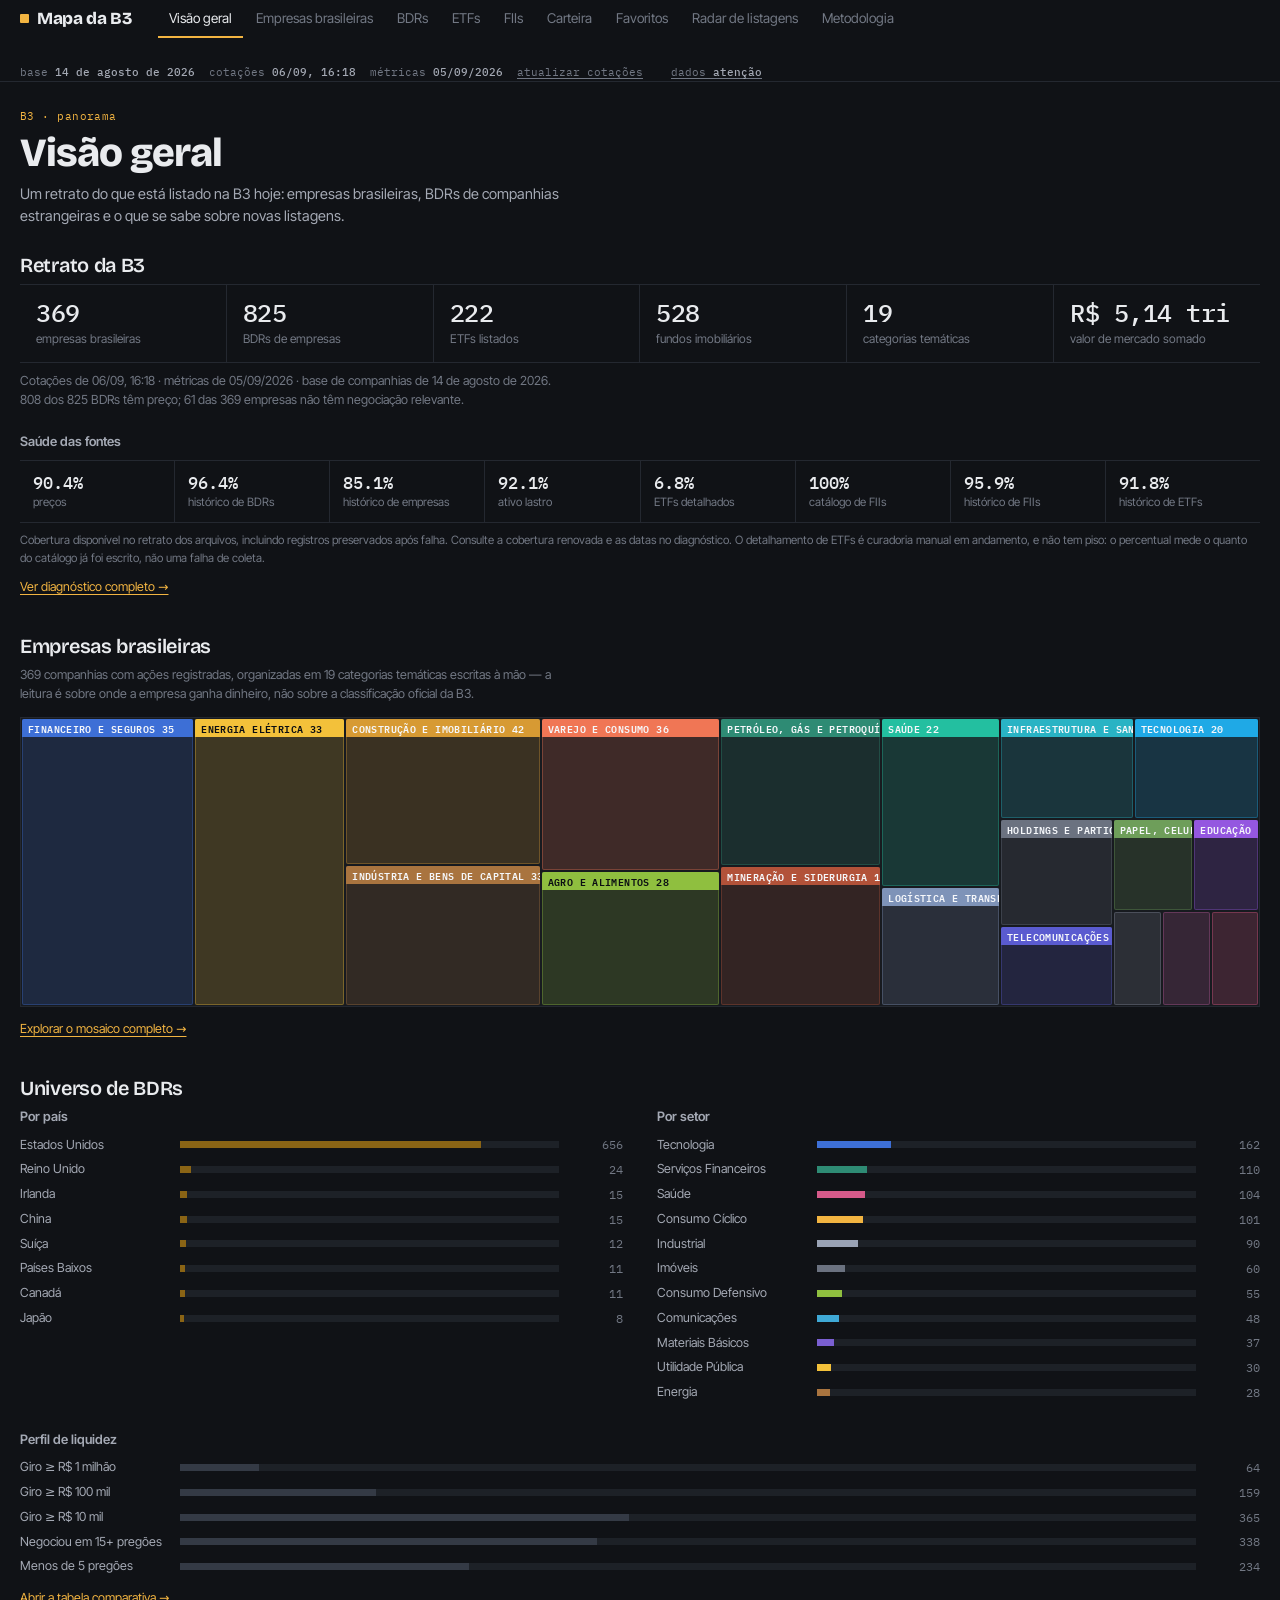
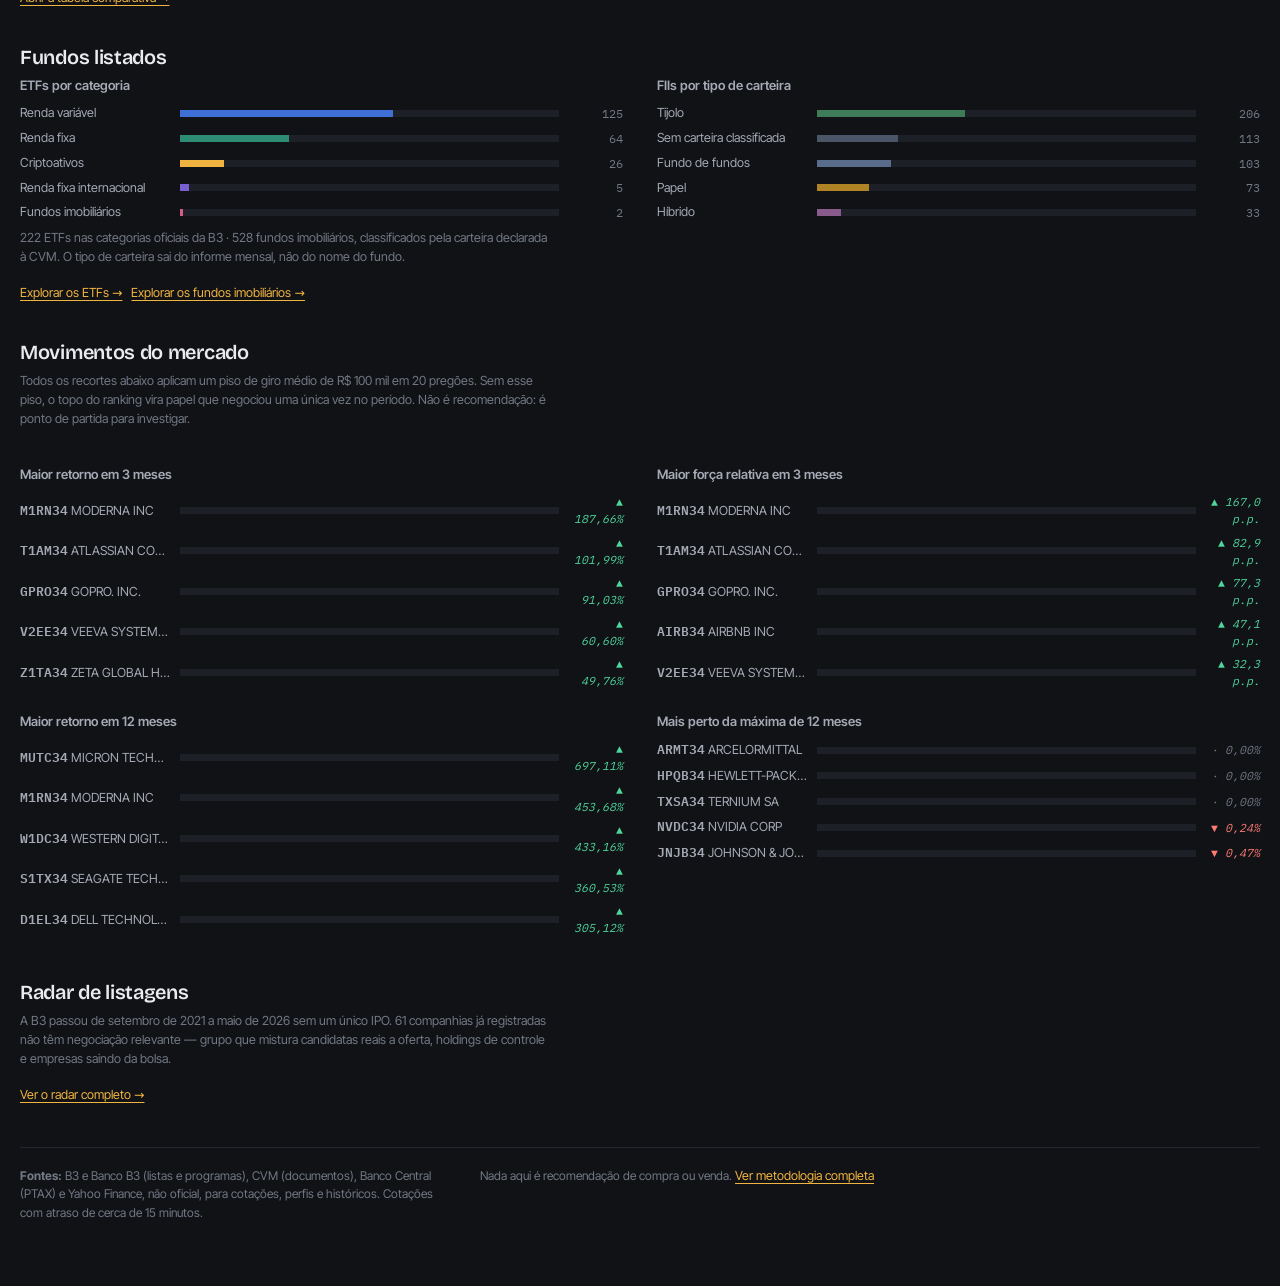
==== commit ed64ff6b: "fundos imobiliários, histórico de ETF e correções de integridade Novo universo: 528 fundos imobiliár" ====
--- a/index.html
+++ b/index.html
@@ -8,7 +8,7 @@
      compartilhamento do projeto: sem estas tags ele chega sem titulo, sem
      resumo e sem imagem. Sem numeros aqui de proposito -- crawler nao executa
      JS, entao a contagem nao teria como ser derivada e envelheceria sozinha. -->
-<meta name="description" content="Mapa interativo das companhias listadas na B3, com os BDRs de empresas estrangeiras e os ETFs negociados no país. Preço, histórico e liquidez para achar o que investigar. Não é recomendação de investimento.">
+<meta name="description" content="Mapa interativo das companhias listadas na B3, com os BDRs de empresas estrangeiras, os ETFs e os fundos imobiliários negociados no país. Preço, histórico e liquidez para achar o que investigar. Não é recomendação de investimento.">
 <meta name="theme-color" content="#101216">
 <link rel="canonical" href="https://davifrancarlx-svg.github.io/mapa-b3/">
 <link rel="icon" href="data:image/svg+xml,<svg xmlns='http://www.w3.org/2000/svg' viewBox='0 0 32 32'><rect width='32' height='32' rx='6' fill='%23101216'/><rect x='9' y='9' width='14' height='14' rx='2' fill='%23F2B441'/></svg>">
@@ -17,29 +17,27 @@
 <meta property="og:locale" content="pt_BR">
 <meta property="og:url" content="https://davifrancarlx-svg.github.io/mapa-b3/">
 <meta property="og:title" content="Mapa da B3">
-<meta property="og:description" content="Companhias, BDRs e ETFs listados na B3 num mapa interativo, com preço, histórico e liquidez. Ferramenta de exploração, não recomendação.">
+<meta property="og:description" content="Companhias, BDRs, ETFs e fundos imobiliários listados na B3 num mapa interativo, com preço, histórico e liquidez. Ferramenta de exploração, não recomendação.">
 <meta property="og:image" content="https://davifrancarlx-svg.github.io/mapa-b3/social.png">
 <meta property="og:image:width" content="1200">
 <meta property="og:image:height" content="630">
 <meta property="og:image:alt" content="Mapa da B3 — mosaico de blocos coloridos representando as companhias listadas.">
 <meta name="twitter:card" content="summary_large_image">
 <meta name="twitter:title" content="Mapa da B3">
-<meta name="twitter:description" content="Companhias, BDRs e ETFs listados na B3 num mapa interativo, com preço, histórico e liquidez. Ferramenta de exploração, não recomendação.">
+<meta name="twitter:description" content="Companhias, BDRs, ETFs e fundos imobiliários listados na B3 num mapa interativo, com preço, histórico e liquidez. Ferramenta de exploração, não recomendação.">
 <meta name="twitter:image" content="https://davifrancarlx-svg.github.io/mapa-b3/social.png">
-<link rel="preload" href="fontes/inter-tight-400.woff2" as="font" type="font/woff2" crossorigin>
+<link rel="preload" href="fontes/inter-tight.woff2" as="font" type="font/woff2" crossorigin>
 <link rel="preload" href="fontes/ibm-plex-mono-400.woff2" as="font" type="font/woff2" crossorigin>
 <style>
 /* Fontes auto-hospedadas: subset latin, baixadas por scripts/baixa-fontes.js.
-   O projeto nao tem dependencia externa, e isto era a ultima. */
-@font-face{font-family:'Bricolage Grotesque';font-style:normal;font-weight:600;font-display:swap;src:url(fontes/bricolage-grotesque-600.woff2) format('woff2');unicode-range:U+0000-00FF, U+0131, U+0152-0153, U+02BB-02BC, U+02C6, U+02DA, U+02DC, U+0304, U+0308, U+0329, U+2000-206F, U+20AC, U+2122, U+2191, U+2193, U+2212, U+2215, U+FEFF, U+FFFD}
-@font-face{font-family:'Bricolage Grotesque';font-style:normal;font-weight:800;font-display:swap;src:url(fontes/bricolage-grotesque-800.woff2) format('woff2');unicode-range:U+0000-00FF, U+0131, U+0152-0153, U+02BB-02BC, U+02C6, U+02DA, U+02DC, U+0304, U+0308, U+0329, U+2000-206F, U+20AC, U+2122, U+2191, U+2193, U+2212, U+2215, U+FEFF, U+FFFD}
+   O projeto nao tem dependencia externa, e isto era a ultima.
+   Um arquivo por conteudo, nao por peso: as familias variaveis cobrem a
+   faixa inteira e seriam baixadas em duplicata se declaradas uma a uma. */
+@font-face{font-family:'Bricolage Grotesque';font-style:normal;font-weight:600 800;font-display:swap;src:url(fontes/bricolage-grotesque.woff2) format('woff2');unicode-range:U+0000-00FF, U+0131, U+0152-0153, U+02BB-02BC, U+02C6, U+02DA, U+02DC, U+0304, U+0308, U+0329, U+2000-206F, U+20AC, U+2122, U+2191, U+2193, U+2212, U+2215, U+FEFF, U+FFFD}
 @font-face{font-family:'IBM Plex Mono';font-style:normal;font-weight:400;font-display:swap;src:url(fontes/ibm-plex-mono-400.woff2) format('woff2');unicode-range:U+0000-00FF, U+0131, U+0152-0153, U+02BB-02BC, U+02C6, U+02DA, U+02DC, U+0304, U+0308, U+0329, U+2000-206F, U+20AC, U+2122, U+2191, U+2193, U+2212, U+2215, U+FEFF, U+FFFD}
 @font-face{font-family:'IBM Plex Mono';font-style:normal;font-weight:500;font-display:swap;src:url(fontes/ibm-plex-mono-500.woff2) format('woff2');unicode-range:U+0000-00FF, U+0131, U+0152-0153, U+02BB-02BC, U+02C6, U+02DA, U+02DC, U+0304, U+0308, U+0329, U+2000-206F, U+20AC, U+2122, U+2191, U+2193, U+2212, U+2215, U+FEFF, U+FFFD}
 @font-face{font-family:'IBM Plex Mono';font-style:normal;font-weight:600;font-display:swap;src:url(fontes/ibm-plex-mono-600.woff2) format('woff2');unicode-range:U+0000-00FF, U+0131, U+0152-0153, U+02BB-02BC, U+02C6, U+02DA, U+02DC, U+0304, U+0308, U+0329, U+2000-206F, U+20AC, U+2122, U+2191, U+2193, U+2212, U+2215, U+FEFF, U+FFFD}
-@font-face{font-family:'Inter Tight';font-style:normal;font-weight:400;font-display:swap;src:url(fontes/inter-tight-400.woff2) format('woff2');unicode-range:U+0000-00FF, U+0131, U+0152-0153, U+02BB-02BC, U+02C6, U+02DA, U+02DC, U+0304, U+0308, U+0329, U+2000-206F, U+20AC, U+2122, U+2191, U+2193, U+2212, U+2215, U+FEFF, U+FFFD}
-@font-face{font-family:'Inter Tight';font-style:normal;font-weight:500;font-display:swap;src:url(fontes/inter-tight-500.woff2) format('woff2');unicode-range:U+0000-00FF, U+0131, U+0152-0153, U+02BB-02BC, U+02C6, U+02DA, U+02DC, U+0304, U+0308, U+0329, U+2000-206F, U+20AC, U+2122, U+2191, U+2193, U+2212, U+2215, U+FEFF, U+FFFD}
-@font-face{font-family:'Inter Tight';font-style:normal;font-weight:600;font-display:swap;src:url(fontes/inter-tight-600.woff2) format('woff2');unicode-range:U+0000-00FF, U+0131, U+0152-0153, U+02BB-02BC, U+02C6, U+02DA, U+02DC, U+0304, U+0308, U+0329, U+2000-206F, U+20AC, U+2122, U+2191, U+2193, U+2212, U+2215, U+FEFF, U+FFFD}
-@font-face{font-family:'Inter Tight';font-style:normal;font-weight:700;font-display:swap;src:url(fontes/inter-tight-700.woff2) format('woff2');unicode-range:U+0000-00FF, U+0131, U+0152-0153, U+02BB-02BC, U+02C6, U+02DA, U+02DC, U+0304, U+0308, U+0329, U+2000-206F, U+20AC, U+2122, U+2191, U+2193, U+2212, U+2215, U+FEFF, U+FFFD}
+@font-face{font-family:'Inter Tight';font-style:normal;font-weight:400 700;font-display:swap;src:url(fontes/inter-tight.woff2) format('woff2');unicode-range:U+0000-00FF, U+0131, U+0152-0153, U+02BB-02BC, U+02C6, U+02DA, U+02DC, U+0304, U+0308, U+0329, U+2000-206F, U+20AC, U+2122, U+2191, U+2193, U+2212, U+2215, U+FEFF, U+FFFD}
 :root{
   /* Grafite neutro, quase sem azul: o fundo nao deve competir com as cores
      das categorias, que sao o unico uso legitimo de cor forte no mapa. */
@@ -63,6 +61,10 @@
 :where(button,select,input,a):focus-visible{outline:2px solid var(--am);outline-offset:2px}
 .hide{display:none!important}
 .sr{position:absolute;width:1px;height:1px;overflow:hidden;clip:rect(0 0 0 0);white-space:nowrap}
+/* Link de pular: a secao de BDR tem mais de 2.500 paradas de Tab, e sem isto
+   nao ha como sair da tabela pelo teclado sem atravessar todas. */
+.pular{position:absolute;left:-9999px;top:0;z-index:60;background:var(--sup2);color:var(--tx);font:600 13px var(--ui);padding:10px 14px;border:1px solid var(--line);border-radius:var(--r);text-decoration:none}
+.pular:focus{left:10px;top:10px}
 .num{font-family:var(--mo);font-variant-numeric:tabular-nums}
 /* <b> dentro de texto em mono herdava o 700 padrao do negrito, e a pagina so
    pede 400/500/600 do Plex Mono: o navegador sintetizava o peso em vez de usar
@@ -421,6 +423,7 @@
 </style>
 </head>
 <body>
+<a class="pular" href="#conteudo">Pular para o conteúdo</a>
 <header class="topo">
   <div class="in">
     <div class="marca"><i></i>Mapa da B3</div>
@@ -429,6 +432,7 @@
       <button data-sec="empresas">Empresas brasileiras</button>
       <button data-sec="bdrs">BDRs</button>
       <button data-sec="etfs">ETFs</button>
+      <button data-sec="fiis">FIIs</button>
       <button data-sec="carteira">Carteira</button>
       <button data-sec="favoritos">Favoritos</button>
       <button data-sec="radar">Radar de listagens</button>
@@ -446,6 +450,7 @@
 </header>
 
 <div class="wrap">
+<main id="conteudo" tabindex="-1">
 
 <div class="intro">
   <div class="kicker" id="kicker">B3 · panorama</div>
@@ -655,6 +660,55 @@
   </div>
 </section>
 
+<!-- ============ FIIs ============ -->
+<section id="secFiis" class="hide">
+  <div class="lay">
+    <aside class="side" id="sideFii" aria-label="Filtros de fundos imobiliários">
+      <div class="fgrp" data-open="true">
+        <button class="fhead" aria-expanded="true">Tipo de carteira<span class="cnt hide" id="cntTipoFii"></span><span class="arw">▾</span></button>
+        <div class="fbody"><div class="opts" id="fiiTipos"></div></div>
+      </div>
+      <div class="fgrp" data-open="true">
+        <button class="fhead" aria-expanded="true">Negociação<span class="arw">▾</span></button>
+        <div class="fbody"><div class="opts" id="fiiNegociacoes"></div></div>
+      </div>
+      <div class="fgrp" data-open="false">
+        <button class="fhead" aria-expanded="false">Gestão<span class="cnt hide" id="cntGestaoFii"></span><span class="arw">▾</span></button>
+        <div class="fbody"><div class="opts" id="fiiGestoes"></div></div>
+      </div>
+      <div class="fgrp" data-open="false">
+        <button class="fhead" aria-expanded="false">Segmento declarado à CVM<span class="cnt hide" id="cntSegFii"></span><span class="arw">▾</span></button>
+        <div class="fbody"><div class="opts" id="fiiSegmentos"></div></div>
+      </div>
+      <button class="btn fechaF" data-fecha-filtro>Ver resultados</button>
+    </aside>
+
+    <div class="painel">
+      <div class="res">
+        <span class="qt"><b id="nFii">—</b><span>FIIs no recorte</span></span>
+        <button class="lnk hide" id="clearFii">limpar filtros</button>
+        <div class="dir">
+          <label class="busca">
+            <svg width="14" height="14" viewBox="0 0 24 24" fill="none" stroke="currentColor" stroke-width="2.4" aria-hidden="true"><circle cx="11" cy="11" r="7"/><path d="M20 20l-3.5-3.5"/></svg>
+            <input id="qFii" type="search" placeholder="Ticker ou nome do fundo" aria-label="Buscar fundos imobiliários">
+          </label>
+          <button class="btn" id="btFiltros4" data-abre-filtro>Filtros</button>
+          <div class="seg" role="group" aria-label="Modo de visualização">
+            <button id="mTabelaFii" aria-pressed="true">Tabela</button>
+            <button id="mCardsFii" aria-pressed="false">Cards</button>
+          </div>
+        </div>
+      </div>
+      <div class="recorte" id="resumoFii" aria-live="polite"></div>
+      <p class="nota">O tipo de carteira é derivado do que o fundo declarou à CVM no informe mensal, não do nome nem do campo de segmento — que deixa a maioria em "Multicategoria" e chega a classificar fundo de papel como logística. P/VP compara o preço de hoje com o valor patrimonial do último informe, que é mensal e atrasa: não é medida de preço justo. "Distribuído 12m" é o total pago por cota sobre o preço de hoje — <b>não é dividend yield</b>: a fonte junta rendimento e amortização de cota, e um fundo devolvendo capital aparece com percentual altíssimo. Os marcados com <b>!</b> distribuíram mais que o próprio preço.</p>
+      <div class="guiaEtf" id="guiaFii" aria-label="O que cada tipo de carteira significa"></div>
+
+      <div id="boxTabelaFii"></div>
+      <div id="boxCardsFii" class="hide"></div>
+    </div>
+  </div>
+</section>
+
 <!-- ============ CARTEIRA ============ -->
 <section id="secCarteira" class="hide">
   <div class="painel">
@@ -690,6 +744,7 @@
 
 <!-- ============ METODOLOGIA ============ -->
 <section id="secMetodologia" class="hide"></section>
+</main>
 
 <footer>
   <div class="fl">
@@ -9812,7 +9867,9 @@
   buscaPais:'', buscaInd:'', buscaTag:'',
   modoEtf:'tabela', qe:'', etfCategoria:new Set(), etfCobertura:'todos',
   etfClasse:new Set(), etfFoco:new Set(), etfGeo:new Set(), etfCaracteristica:new Set(),
-  etfSort:'nome', etfDir:'asc'
+  etfSort:'nome', etfDir:'asc',
+  modoFii:'tabela', qf:'', fiiTipo:new Set(), fiiNegociacao:'todos',
+  fiiGestao:new Set(), fiiSegmento:new Set(), fiiSort:'pl', fiiDir:'desc'
 };
 
 let FAVORITOS = new Set(), COMPARAR = new Set(), CARTEIRA = [];
@@ -9844,7 +9901,7 @@
 
 /* ---------- cotacoes ---------- */
 let PRECOS = {}, PRECO_TS = '', METRICAS = {}, METRICA_TS = '', PARES_INDUSTRIA = {};
-const COLETAS = {precos:'',bdrs:'',metricasBdr:'',metricasEmpresas:'',analise:''};
+const COLETAS = {precos:'',bdrs:'',metricasBdr:'',metricasEmpresas:'',metricasFiis:'',metricasEtfs:'',analise:''};
 let ANALISE = {}, METRICAS_EMP = {}, EVENTOS = {}, SAUDE = null, URL_ATIVA = false;
 let SAUDE_ESTADO = 'carregando';
 let EVENTOS_META = null, EVENTOS_ESTADO = 'carregando';
@@ -10510,7 +10567,13 @@
   return out;
 }
 
-function peso(e){ return st.area==='igual' ? 1 : Math.pow(Math.max(e.vm, 1.5e9), .42); }
+/* A raiz comprime a escala e o piso de R$ 1,5 bi impede que empresa pequena
+   vire bloco de 1 pixel. Fica separado de peso() porque o mini mapa da Visao
+   geral usa a mesma formula sem obedecer a st.area -- ele e previa fixa, nao
+   segue o controle de area da secao de Empresas. Duas copias da formula ja
+   e o erro que este projeto cometeu com calcula(). */
+const pesoVM = e => Math.pow(Math.max(e.vm, 1.5e9), .42);
+function peso(e){ return st.area==='igual' ? 1 : pesoVM(e); }
 
 /* Rotulo do bloco com a mesma informacao que o ponteiro recebe no tooltip:
    antes trazia so nome e categoria, menos do que o mouse. A direcao vai
@@ -10631,14 +10694,14 @@
   <div class="retrato">
     <div><b>${E.length}</b><span>empresas brasileiras</span></div>
     <div><b>${BDR.length || '—'}</b><span>BDRs de empresas</span></div>
+    <div><b>${ETF.length || '—'}</b><span>ETFs listados</span></div>
+    <div><b>${FII.length || '—'}</b><span>fundos imobiliários</span></div>
     <div><b>${nCategorias()}</b><span>categorias temáticas</span></div>
     <div><b>${brl(vmTotal)}</b><span>valor de mercado somado</span></div>
-    <div><b>${comPreco}</b><span>empresas com cotação</span></div>
-    <div><b>${bdrMet || '—'}</b><span>BDRs com histórico</span></div>
   </div>
   <p class="nota">Cotações de ${PRECO_TS || '—'} · métricas de ${METRICA_TS || '—'} · base de companhias de ${SNAPSHOT.label}.
   ${BDR.length ? bdrPreco + ' dos ' + BDR.length + ' BDRs têm preço; ' : ''}${semNeg} das ${E.length} empresas não têm negociação relevante.</p>
-  ${saude ? `<h3 class="sub">Saúde das fontes</h3><div class="saude">${[['precos','preços'],['metricasBdr','histórico de BDRs'],['metricasEmpresas','histórico de empresas'],['analise','ativo lastro'],['etfsDetalhes','ETFs detalhados']].map(([k,l])=>`<div><b>${saude[k].cobertura===null?'—':saude[k].cobertura+'%'}</b><span>${l}</span></div>`).join('')}</div><p class="fnt">Cobertura disponível no retrato dos arquivos, incluindo registros preservados após falha. Consulte a cobertura renovada e as datas no diagnóstico. O detalhamento de ETFs é curadoria manual em andamento, e não tem piso: o percentual mede o quanto do catálogo já foi escrito, não uma falha de coleta.</p><p style="margin:8px 0 0"><button class="lnk" id="saudeGeral">Ver diagnóstico completo →</button></p>` : ''}
+  ${saude ? `<h3 class="sub">Saúde das fontes</h3><div class="saude">${[['precos','preços'],['metricasBdr','histórico de BDRs'],['metricasEmpresas','histórico de empresas'],['analise','ativo lastro'],['etfsDetalhes','ETFs detalhados'],['fiis','catálogo de FIIs'],['metricasFiis','histórico de FIIs'],['metricasEtfs','histórico de ETFs']].map(([k,l])=>`<div><b>${saude[k].cobertura===null?'—':saude[k].cobertura+'%'}</b><span>${l}</span></div>`).join('')}</div><p class="fnt">Cobertura disponível no retrato dos arquivos, incluindo registros preservados após falha. Consulte a cobertura renovada e as datas no diagnóstico. O detalhamento de ETFs é curadoria manual em andamento, e não tem piso: o percentual mede o quanto do catálogo já foi escrito, não uma falha de coleta.</p><p style="margin:8px 0 0"><button class="lnk" id="saudeGeral">Ver diagnóstico completo →</button></p>` : ''}
 
   <h2 class="sec">Empresas brasileiras</h2>
   <p class="nota">${E.length} companhias com ações registradas, organizadas em ${nCategorias()} categorias temáticas escritas à mão — a leitura é sobre onde a empresa ganha dinheiro, não sobre a classificação oficial da B3.</p>
@@ -10653,6 +10716,18 @@
   <h3 class="sub">Perfil de liquidez</h3>${barras(liqPerfil, BDR.length, 'var(--line2)')}
   <p style="margin:10px 0 0"><button class="lnk" data-sec="bdrs">Abrir a tabela comparativa →</button></p>`
   : '<p class="nota">Carregando a base de BDRs…</p>'}
+
+  ${ETF.length || FII.length ? `<h2 class="sec">Fundos listados</h2>
+  <div class="duo">
+    ${ETF.length ? `<div><h3 class="sub" style="margin-top:0">ETFs por categoria</h3>${barras(
+      Object.entries(ETF.reduce((c,x)=>{const k=categoriaETFPT(x.categoria)||x.categoria;c[k]=(c[k]||0)+1;return c;},{})).sort((a,b)=>b[1]-a[1]),
+      ETF.length, k=>corCategoriaEtf(Object.keys(CATEGORIA_ETF_PT).find(c=>categoriaETFPT(c)===k)||k))}` : ''}</div>
+    ${FII.length ? `<div><h3 class="sub" style="margin-top:0">FIIs por tipo de carteira</h3>${barras(
+      Object.entries(FII.reduce((c,x)=>{const k=tipoFii(x);c[k]=(c[k]||0)+1;return c;},{})).sort((a,b)=>b[1]-a[1]),
+      FII.length, k=>corTipoFii(k))}` : ''}</div>
+  </div>
+  <p class="nota">${ETF.length ? ETF.length + ' ETFs nas categorias oficiais da B3' : 'Catálogo de ETFs ainda carregando'}${ETF.length && FII.length ? ' · ' : ''}${FII.length ? FII.length + ' fundos imobiliários, classificados pela carteira declarada à CVM' : ''}. O tipo de carteira sai do informe mensal, não do nome do fundo.</p>
+  <p style="margin:10px 0 0">${ETF.length ? '<button class="lnk" data-sec="etfs">Explorar os ETFs →</button>' : ''}${ETF.length && FII.length ? ' &nbsp; ' : ''}${FII.length ? '<button class="lnk" data-sec="fiis">Explorar os fundos imobiliários →</button>' : ''}</p>` : ''}
 
   <h2 class="sec">Movimentos do mercado</h2>
   <p class="nota">Todos os recortes abaixo aplicam um piso de giro médio de R$ 100 mil em 20 pregões. Sem esse piso, o topo do ranking vira papel que negociou uma única vez no período. Não é recomendação: é ponto de partida para investigar.</p>
@@ -10694,7 +10769,11 @@
 function metodologiaHTML(){
   return `<div class="meto">
   <h2>Universo coberto</h2>
-  <p>Duas bases distintas. A primeira reúne as <b>${E.length} companhias brasileiras</b> com ações registradas na B3, incluindo as que hoje não têm negociação relevante: holdings de controle, empresas em processo de saída e candidatas a oferta que já se registraram. A segunda reúne os <b>${BDR.length ? BDR.length + ' BDRs de empresas' : 'BDRs de empresas'}</b> — recibos de depósito de companhias estrangeiras negociados na B3, patrocinados e não patrocinados.${BDR.length ? '' : ' O catálogo de BDRs ainda não carregou nesta sessão, por isso o total não aparece.'} ETFs internacionais listados como BDR, ETPs de cripto e emissores exclusivos de dívida ficam de fora das duas.</p>
+  <p>Quatro bases distintas. A primeira reúne as <b>${E.length} companhias brasileiras</b> com ações registradas na B3, incluindo as que hoje não têm negociação relevante: holdings de controle, empresas em processo de saída e candidatas a oferta que já se registraram. A segunda reúne os <b>${BDR.length ? BDR.length + ' BDRs de empresas' : 'BDRs de empresas'}</b> — recibos de depósito de companhias estrangeiras negociados na B3, patrocinados e não patrocinados.${BDR.length ? '' : ' O catálogo de BDRs ainda não carregou nesta sessão, por isso o total não aparece.'} ETFs internacionais listados como BDR, ETPs de cripto e emissores exclusivos de dívida ficam de fora dessas duas.</p>
+  <p>A terceira reúne os <b>${ETF.length ? ETF.length + ' ETFs' : 'ETFs'}</b> listados pela B3 nas seis categorias oficiais de fundo de índice, e a quarta os <b>${FII.length ? FII.length + ' fundos imobiliários'  : 'fundos imobiliários'}</b>. As duas vêm da mesma API de fundos listados da B3, e nenhuma delas tem tags de cruzamento nem descrição autoral: o que existe de classificação é oficial ou derivado de número oficial.</p>
+  <p>Nos fundos imobiliários, o tipo de carteira — tijolo, papel ou fundo de fundos — <b>não</b> vem do nome nem do campo de segmento da CVM, que deixa a maioria em "Multicategoria" e chega a classificar fundo de papel como logística. Vem da composição que o próprio fundo declara no informe mensal, e as três frações vão publicadas ao lado do rótulo para a leitura ser conferível.</p>
+  <p>Duas medidas dessa aba são derivadas no navegador, não publicadas por ninguém: <b>P/VP</b> divide o preço de hoje pelo valor patrimonial do último informe, que é mensal e atrasa; e <b>Distribuído 12m</b> divide o total pago por cota pelo preço de hoje. Esta segunda <b>não é dividend yield</b> — a fonte junta rendimento e amortização de cota, que é devolução de capital, e um fundo em liquidação aparece com percentual altíssimo. Os que distribuíram mais que o próprio preço vêm marcados.</p>
+  <p>O histórico dos fundos imobiliários usa a <b>série de preço</b>, não a ajustada das outras abas: em FII o ajuste retroativo do Yahoo se acumula com distribuições mensais, amortizações e emissões e distorce a série. Nos ETFs, que não distribuem com frequência, as duas séries coincidem e vale a ajustada — por isso o retorno de ETF é comparável ao de BDR e empresas, e o dos FIIs não.</p>
 
   <h2>Classificação das empresas brasileiras</h2>
   <p>As ${nCategorias()} categorias temáticas e as tags de cruzamento são <b>leitura analítica do autor</b>, escritas à mão para responder onde cada empresa realmente ganha dinheiro. Uma companhia de agro pode carregar tag de tecnologia; uma de energia, tag de saneamento. Isso <b>não substitui</b> a classificação setorial oficial da B3, que aparece na ficha de cada companhia.</p>
@@ -10993,7 +11072,7 @@
     ${grupo('Paridade indicativa')}${linha('Ativo-lastro · moeda',b=>ana(b.ticker)?.simbolo?txt(ana(b.ticker).simbolo)+' · '+txt(ana(b.ticker).moeda):'—')}
     ${linha('Relação · BDRs : unidades do lastro',b=>ana(b.ticker)?.bdrs&&ana(b.ticker)?.acoes?num(ana(b.ticker).bdrs)+' : '+num(ana(b.ticker).acoes):'—')}
     ${linha('Paridade em reais',b=>ana(b.ticker)?.paridade>0?fmtPreco(ana(b.ticker).paridade):'—')}${linha('Data do ativo-lastro',b=>data(ana(b.ticker)?.dtAtivo))}${linha('Data da PTAX',b=>data(ana(b.ticker)?.dtCambio))}${linha('Documento oficial do programa',b=>link(ana(b.ticker)?.fontePrograma,'Banco B3'))}
-    ${grupo('Qualidade e origem')}${linha('Histórico até',b=>data(met(b.ticker)?.dt))}${linha('Observações do histórico',b=>num(met(b.ticker)?.n))}${linha('Estado do histórico',b=>!met(b.ticker)?'Sem histórico':met(b.ticker).stale?'Preservado após falha':'Última coleta disponível')}${linha('Estado da análise',b=>!ana(b.ticker)?'Sem análise':ana(b.ticker).stale?'Preservada após falha':'Última coleta disponível')}
+    ${grupo('Qualidade e origem')}${linha('Histórico até',b=>data(met(b.ticker)?.dt))}${linha('Observações do histórico',b=>num(met(b.ticker)?.n))}${linha('Estado do histórico',b=>!met(b.ticker)?'Sem histórico':met(b.ticker).stale?'Preservado após falha':'Última coleta disponível')}${linha('Estado da análise',b=>!baseOk('analise')?(ESTADO_BASE.analise==='falha'?'Base não carregada nesta sessão':'Carregando…'):!ana(b.ticker)?'Sem análise':ana(b.ticker).stale?'Preservada após falha':'Última coleta disponível')}
     ${linha('Preço e histórico · não oficial',b=>link('https://finance.yahoo.com/quote/'+encodeURIComponent(b.ticker+'.SA')+'/history/','Yahoo Finance'))}
     </tbody></table></div><p class="fnt">Preço nominal menor não significa ativo mais barato. A paridade não é preço justo nem arbitragem executável: horários, liquidez, custos e tributos diferem. PTAX: ${link('https://dadosabertos.bcb.gov.br/pt_BR/dataset/dolar-americano-usd-todos-os-boletins-diarios','Banco Central')}. Consulte as datas acima; última coleta disponível não significa tempo real.</p><p class="fnt">Os retornos usam preços ajustados em reais. Os minigráficos individuais não são sobrepostos porque a base compacta não informa datas por ponto. Sem nota composta ou recomendação de investimento.</p>`;
 }
@@ -11009,7 +11088,7 @@
 /* Precisa espelhar FONTES de gera-saude.js: recebeSaude() rejeita o arquivo
    inteiro se as chaves divergirem, de proposito -- um diagnostico parcial e
    pior do que nenhum. Ao acrescentar fonte la, acrescente aqui. */
-const SAUDE_REGRAS={precos:['Preços',80,72],bdrs:['Catálogo BDR',100,null],etfs:['Catálogo ETF',100,null],etfsDetalhes:['Detalhamento ETF',null,null],metricasBdr:['Histórico BDR',90,96],metricasEmpresas:['Histórico empresas',75,96],analise:['Ativo lastro',70,96],eventos:['Documentos CVM',null,120]};
+const SAUDE_REGRAS={precos:['Preços',80,72],bdrs:['Catálogo BDR',100,null],etfs:['Catálogo ETF',100,null],etfsDetalhes:['Detalhamento ETF',null,null],fiis:['Catálogo FII',100,null],metricasBdr:['Histórico BDR',90,96],metricasEmpresas:['Histórico empresas',75,96],metricasFiis:['Histórico FII',85,96],metricasEtfs:['Histórico ETF',85,96],analise:['Ativo lastro',70,96],eventos:['Documentos CVM',null,120]};
 /* Sem piso de cobertura, o motivo muda conforme a fonte: uma nao tem universo
    fechado, a outra tem curadoria progressiva. Dizer "sem percentual" nas duas
    esconderia justamente o numero que interessa no detalhamento. */
@@ -11021,7 +11100,7 @@
   else if(t>agora+300000)avisos.push('Data da coleta no futuro; confira o relógio e a base.');
   else if(x.limiteHoras!==null&&agora-t>x.limiteHoras*36e5)avisos.push('Última coleta há mais de '+x.limiteHoras+' horas.');
   // Catalogos medem integridade da lista; bases derivadas medem renovacao.
-  const disponivel=['bdrs','etfs'].includes(chave),registros=disponivel?x.registros:x.renovados;
+  const disponivel=['bdrs','etfs','fiis'].includes(chave),registros=disponivel?x.registros:x.renovados;
   if(x.minCobertura!==null&&(x.total===null||x.total<=0||registros/x.total*100<x.minCobertura))avisos.push('Cobertura '+(disponivel?'disponível':'renovada')+' abaixo do limite de '+x.minCobertura+'%.');
   return avisos;
 }
@@ -11050,9 +11129,9 @@
   if(SAUDE_ESTADO==='falha')return '<p class="fnt" role="status">Não foi possível carregar um diagnóstico válido. A saúde dos dados é desconhecida; isso não significa que as bases estejam atualizadas. Recarregue a página para tentar novamente.</p>';
   const avisos=avisosSaude(SAUDE,agora),fmt=d=>Number.isFinite(Date.parse(d))?new Date(d).toLocaleString('pt-BR',{timeZone:'America/Sao_Paulo',day:'2-digit',month:'2-digit',year:'numeric',hour:'2-digit',minute:'2-digit'}):'data indisponível',dia=d=>esc(d.split('-').reverse().join('/'));
   const itens=Object.entries(SAUDE.fontes).map(([k,x])=>{
-    const a=avisosFonte(x,agora,k),hist=['metricasBdr','metricasEmpresas','analise'].includes(k),catalogo=['bdrs','etfs'].includes(k),etf=k==='etfs',detalhe=k==='etfsDetalhes';
+    const a=avisosFonte(x,agora,k),hist=['metricasBdr','metricasEmpresas','metricasFiis','metricasEtfs','analise'].includes(k),catalogo=['bdrs','etfs','fiis'].includes(k),etf=k==='etfs',fii=k==='fiis',detalhe=k==='etfsDetalhes';
     const datado=detalhe?'Datas das revisões':k==='eventos'?'Entregas dos documentos':'Datas das observações';
-    return `<section class="bloco"><h3>${esc(x.nome)} · ${a.length?'atenção':'dentro dos limites'}</h3><p class="fnt">${detalhe?x.registros+' fundos com ficha detalhada':x.registros+' registros disponíveis'}${x.total!==null?' de '+x.total+(detalhe?' no catálogo ':' no universo ')+'('+x.cobertura+'%)':''}.${hist?' '+x.renovados+' renovados na última coleta ('+(x.coberturaRenovada===null?'percentual indisponível':x.coberturaRenovada+'%')+'); '+x.preservados+' preservados após falha.':''}${etf?' '+x.renovados+' tickers confirmados nesta coleta ('+(x.coberturaRenovada===null?'percentual indisponível':x.coberturaRenovada+'%')+'); '+x.preservados+' ainda sem confirmação atual ou preservados após falha.':''}${detalhe?' Os demais mantêm a ficha do catálogo, sem índice de referência, carteira nem gestor — ausência de curadoria, não de fundo.':''}</p><p class="fnt">Última coleta: ${fmt(x.atualizadoEm)} (Brasília).${x.observacaoInicio?' '+datado+': '+dia(x.observacaoInicio)+' a '+dia(x.observacaoFim)+'.':''}</p><p class="fnt">${x.minCobertura===null?(SEM_PISO[k]||'Sem piso de cobertura definido para esta fonte.'):'Piso de cobertura '+(catalogo?'disponível':'renovada')+': '+x.minCobertura+'%.'} ${x.limiteHoras===null?(detalhe?'Curadoria manual, sem prazo automático de atraso.':'Catálogo atualizado manualmente, sem prazo automático de atraso.'):'Aviso após '+x.limiteHoras+' horas sem coleta.'}</p>${a.length?'<p class="fnt">'+a.map(esc).join('<br>')+'</p>':''}</section>`;
+    return `<section class="bloco"><h3>${esc(x.nome)} · ${a.length?'atenção':'dentro dos limites'}</h3><p class="fnt">${detalhe?x.registros+' fundos com ficha detalhada':x.registros+' registros disponíveis'}${x.total!==null?' de '+x.total+(detalhe?' no catálogo ':' no universo ')+'('+x.cobertura+'%)':''}.${hist?' '+x.renovados+' renovados na última coleta ('+(x.coberturaRenovada===null?'percentual indisponível':x.coberturaRenovada+'%')+'); '+x.preservados+' preservados após falha.':''}${etf?' '+x.renovados+' tickers confirmados nesta coleta ('+(x.coberturaRenovada===null?'percentual indisponível':x.coberturaRenovada+'%')+'); '+x.preservados+' ainda sem confirmação atual ou preservados após falha.':''}${fii?' '+x.renovados+' com cotação confirmada ('+(x.coberturaRenovada===null?'percentual indisponível':x.coberturaRenovada+'%')+'); '+x.preservados+' sem cotação — a lista da B3 inclui fundos restritos a investidor qualificado, que existem mas nunca negociaram em bolsa.':''}${detalhe?' Os demais mantêm a ficha do catálogo, sem índice de referência, carteira nem gestor — ausência de curadoria, não de fundo.':''}</p><p class="fnt">Última coleta: ${fmt(x.atualizadoEm)} (Brasília).${x.observacaoInicio?' '+datado+': '+dia(x.observacaoInicio)+' a '+dia(x.observacaoFim)+'.':''}</p><p class="fnt">${x.minCobertura===null?(SEM_PISO[k]||'Sem piso de cobertura definido para esta fonte.'):'Piso de cobertura '+(catalogo?'disponível':'renovada')+': '+x.minCobertura+'%.'} ${x.limiteHoras===null?(detalhe?'Curadoria manual, sem prazo automático de atraso.':'Catálogo atualizado manualmente, sem prazo automático de atraso.'):'Aviso após '+x.limiteHoras+' horas sem coleta.'}</p>${a.length?'<p class="fnt">'+a.map(esc).join('<br>')+'</p>':''}</section>`;
   }).join('');
   return `<p class="fnt">Diagnóstico gerado em ${fmt(SAUDE.geradoEm)} (Brasília). ${avisos.length?avisos.length+' avisos; confira as bases abaixo.':'Coberturas e datas dentro dos limites definidos.'}</p>${avisos.filter(a=>a.startsWith('Diagnóstico')||a.startsWith('Data do diagnóstico')).map(a=>'<p class="fnt">'+esc(a)+'</p>').join('')}<p class="fnt">Retrato dos arquivos na geração, não teste dos downloads desta sessão. “Renovados” exclui registros preservados após falha e, no catálogo ETF, tickers ainda sem confirmação; não garante a atualidade de cada observação. Os avisos de atraso usam o relógio deste dispositivo, em horas corridas, sem calendário de pregões ou feriados.</p>${itens}<p class="fnt">Documentos CVM: consulta não equivale à atualização da fonte. Estes limites são operacionais, não certificação da qualidade dos dados nem recomendação de investimento.</p>`;
 }
@@ -11115,7 +11194,12 @@
 });
 
 /* ---------- ETF ---------- */
-let ETF = [], ETF_DETALHE = new Map();
+let ETF = [], ETF_DETALHE = new Map(), METRICAS_ETF = {};
+/* Serie ajustada, como BDR e empresas -- e ao contrario do FII, que usa preco.
+   ETF brasileiro nao distribui, entao nao ha fator retroativo se acumulando e
+   as duas series coincidem. Por isso estes r* SAO comparaveis com os das
+   outras duas bases. */
+const metEtf = t => METRICAS_ETF[t] || null;
 
 /* Categoria vem pronta da B3 (typeFund), sem falha por item -- diferente de
    pais/setor/industria do BDR, que dependem de uma consulta por empresa. */
@@ -11206,6 +11290,8 @@
     case 'ticker': return x.ticker;
     case 'nome': return x.nome;
     case 'categoria': return categoriaETFPT(x.categoria) || '';
+    case 'r252': { const m = metEtf(x.ticker); return typeof m?.r252 === 'number' ? m.r252 : null; }
+    case 'giro': { const m = metEtf(x.ticker); return typeof m?.g20 === 'number' ? m.g20 : null; }
     case 'preco': return r ? r.p : null;
     case 'estado': return negociouHoje(r) ? 1 : 0;
     case 'variacao': return r && typeof r.v === 'number' ? r.v : null;
@@ -11260,7 +11346,9 @@
   {k:'categoria', rot:'Categoria', sec:true},
   {k:'preco',     rot:'Último preço', n:true},
   {k:'estado',    rot:'Negociação', sec:true},
-  {k:'variacao',  rot:'Variação no dia', n:true}
+  {k:'variacao',  rot:'Variação no dia', n:true},
+  {k:'r252',      rot:'Retorno 12m', n:true},
+  {k:'giro',      rot:'Giro médio 20d', n:true, sec:true}
 ];
 
 function tabelaETF(list){
@@ -11282,6 +11370,8 @@
       <td class="n">${preco}</td>
       <td class="col-s"><span class="est${viva?' viva':''}">${viva?'hoje':(r?'último':'—')}</span></td>
       <td class="n">${r && viva && typeof r.v === 'number' ? fmtVar(r.v) : '<span class="na">—</span>'}</td>
+      <td class="n">${typeof metEtf(x.ticker)?.r252 === 'number' ? fmtRet(metEtf(x.ticker).r252) : '<span class="na">—</span>'}</td>
+      <td class="n col-s">${typeof metEtf(x.ticker)?.g20 === 'number' ? fmtGiro(metEtf(x.ticker).g20) : '<span class="na">—</span>'}</td>
     </tr>`;
   }).join('');
   return `<div class="tabw"><table class="tab">
@@ -11305,6 +11395,7 @@
 
 function abreETF(ticker){
   const x = ETF.find(f => f.ticker === ticker); if(!x) return;
+  garante('metricasEtfs');
   const r = cot(ticker), viva = negociouHoje(r), cor = corCategoriaEtf(x.categoria), detalhe=ETF_DETALHE.get(ticker);
   const l = (rot, valor, txt) => `<dt>${rot}</dt><dd${txt?' class="tx"':''}>${valor}</dd>`;
 
@@ -11316,6 +11407,19 @@
       ${l('Giro do dia', fmtGiro(r.giro))}
     </dl>${viva ? '' : '<p class="fnt">Sem negócio hoje: o preço acima é o último conhecido, não uma cotação corrente.</p>'}`
     : '<p class="fnt">Sem cotação disponível para este ETF.</p>';
+
+  const mE = metEtf(ticker);
+  const diaEtf = d => d ? esc(String(d).split('-').reverse().join('/')) : '—';
+  const historicoEtf = mE ? `<div class="bloco"><h3>Histórico e liquidez</h3><dl class="kv">
+      ${l('Retorno · 12 meses', typeof mE.r252 === 'number' ? fmtRet(mE.r252) : '<span class="na">—</span>')}
+      ${l('Retorno · 3 meses', typeof mE.r63 === 'number' ? fmtRet(mE.r63) : '<span class="na">—</span>')}
+      ${l('Giro médio · 20 pregões', typeof mE.g20 === 'number' ? fmtGiro(mE.g20) : '<span class="na">—</span>')}
+      ${l('Pregões negociados · 20 sessões', typeof mE.d20 === 'number' ? mE.d20 + ' de 20' : '<span class="na">—</span>', true)}
+      ${l('Distância da máxima · 12 meses', typeof mE.dd252 === 'number' ? fmtRet(mE.dd252) : '<span class="na">—</span>')}
+      ${l('Volatilidade anualizada · 21 pregões', typeof mE.v21 === 'number' ? mE.v21.toFixed(1).replace('.', ',') + '%' : '<span class="na">—</span>')}
+      ${l('Histórico até', diaEtf(mE.dt), true)}
+    </dl>${spark(mE)}<p class="fnt">Série diária ajustada do Yahoo Finance, fonte não oficial. Mesma medida das abas de BDR e empresas, e comparável com elas — o ETF brasileiro não distribui com frequência, então série ajustada e série de preço coincidem.${mE.stale ? ' <b>Histórico preservado após falha na atualização.</b>' : ''}</p></div>`
+    : (x.tickerVerificado === false ? '<div class="bloco"><h3>Histórico e liquidez</h3><p class="fnt">Fundo sem cotação confirmada, portanto sem histórico de retorno ou liquidez.</p></div>' : '');
 
   lastFocus = document.activeElement;
   st.ativo = ticker; if(URL_ATIVA) sincronizaURL();
@@ -11333,21 +11437,25 @@
     </dl><p class="fnt"><b>Foco da categoria:</b> ${esc(focoCategoriaEtf(x.categoria))}</p>${detalhe?'':'<p class="fnt">Isso descreve a classe, não a carteira específica deste fundo. Ainda não há curadoria individual para esta ficha; consulte o índice, o regulamento e a lâmina do gestor.</p>'}</div>
     <div class="bloco"><h3>Cotação</h3>${cotacao}
       <p class="fnt">Yahoo Finance, atraso de ~15 min.${PRECO_TS ? ' Consultada em ' + PRECO_TS + '.' : ''}</p></div>
+    ${historicoEtf}
     ${detalheETFHTML(detalhe,l)}
     <div class="bloco"><h3>Classificação e fontes</h3>
       <p class="fnt">Lista e categoria: <a href="https://sistemaswebb3-listados.b3.com.br/fundsListedPage/" target="_blank" rel="noopener noreferrer">B3, consulta oficial de fundos listados</a>.<br>
       Ticker: sigla da B3 com o sufixo +11${x.tickerVerificado===false?', ainda sem confirmação de cotação positiva no Yahoo Finance':', verificado no Yahoo Finance'}. Cotação e giro do dia: Yahoo Finance, fonte não oficial.</p>
-      <p class="fnt">${detalhe?'Taxa de administração e patrimônio líquido não fazem parte desta camada editorial.':'Índice de referência, taxa de administração e patrimônio líquido não constam desta base.'} Consulte sempre o regulamento e a lâmina oficiais do fundo. Nada aqui é recomendação de compra ou venda.
+      <p class="fnt">Retorno, giro e volatilidade: Yahoo Finance, série diária ajustada. ${detalhe?'Taxa de administração e patrimônio líquido não fazem parte desta camada editorial.':'Índice de referência, taxa de administração e patrimônio líquido não constam desta base.'} Consulte sempre o regulamento e a lâmina oficiais do fundo. Nada aqui é recomendação de compra ou venda.
       <button class="lnk" data-sec="metodologia" style="font-size:11.5px">Metodologia completa</button></p></div>`;
   drw.classList.add('on'); dim.classList.add('on'); travaFundo();
   drw.querySelector('.x').onclick = fecha;
   drw.focus();
 }
 
+function carregaMetricasEtfs(){
+  return fetch('metricas-etfs.json',{cache:'no-cache'}).then(r=>r.ok?r.json():Promise.reject()).then(d=>{METRICAS_ETF=d.metricas||{};COLETAS.metricasEtfs=isoCSV(d.atualizadoEm);concluiBase('metricasEtfs',true);tentaAtivo();}).catch(()=>{concluiBase('metricasEtfs',false);});
+}
 function carregaETFs(){
   Promise.all([
-    fetch('etfs.json', {cache:'no-store'}).then(r => r.ok ? r.json() : Promise.reject(new Error('HTTP ' + r.status))),
-    fetch('etfs-detalhes.json', {cache:'no-store'}).then(r => r.ok ? r.json() : null).catch(()=>null)
+    fetch('etfs.json', {cache:'no-cache'}).then(r => r.ok ? r.json() : Promise.reject(new Error('HTTP ' + r.status))),
+    fetch('etfs-detalhes.json', {cache:'no-cache'}).then(r => r.ok ? r.json() : null).catch(()=>null)
   ]).then(([d,det]) => {
       ETF_DETALHE = new Map((det?.etfs || []).map(x=>[x.ticker,x]));
       ETF = (d.etfs || []).map(x => Object.assign({}, x, {
@@ -11356,6 +11464,328 @@
       }));
       normalizaSelecoesETF();
       chipsETF(); agendaRender(); tentaAtivo();
+    })
+    .catch(() => { agendaRender(); });
+}
+
+/* ---------- FII ---------- */
+let FII = [], METRICAS_FII = {};
+
+/* Cores por tipo de carteira. O tipo NAO vem do campo Segmento_Atuacao da
+   CVM -- ele deixa 61% em "Multicategoria"/"Outros" e chega a classificar o
+   MXRF, fundo de papel, como logistica. Vem da carteira declarada no informe
+   mensal, que e conta de balanco e nao rotulo. Ver FIIS.md. */
+const CORES_TIPO_FII = {
+  'Tijolo':'#3E7C59', 'Papel':'#B08324', 'Fundo de fundos':'#5A6C8C', 'Híbrido':'#8A5A8C'
+};
+const SEM_TIPO = 'Sem carteira classificada';
+const corTipoFii = t => CORES_TIPO_FII[t] || '#4A5568';
+const tipoFii = x => x.tipo || SEM_TIPO;
+
+const FOCO_TIPO_FII = {
+  'Tijolo':'Dois terços ou mais da carteira em imóveis: terrenos, prédios prontos ou em construção, para renda ou para venda. O resultado depende de aluguel, vacância e valor do imóvel.',
+  'Papel':'Dois terços ou mais em títulos de crédito imobiliário — CRI, LCI, letras hipotecárias. O resultado depende de juros, índice de correção e inadimplência, não de imóvel físico.',
+  'Fundo de fundos':'Dois terços ou mais em cotas de outros fundos. Adiciona uma camada de taxa e o desempenho reflete a carteira escolhida pelo gestor.',
+  'Híbrido':'Nenhuma classe chega a dois terços da carteira. A leitura exige olhar a composição, não o rótulo.',
+  [SEM_TIPO]:'Sem informe correspondente na CVM, ou com carteira que não se expressa como composição — há fundo que declara componente negativa, e uma fração negativa não é participação.'
+};
+
+/* P/VP e DERIVADO, nao publicado por ninguem: preco de hoje sobre o valor
+   patrimonial do ultimo informe, que e mensal e atrasa. Por isso anda sempre
+   com a data do informe do lado e nunca aparece sozinho. */
+function pvp(x){
+  const r = cot(x.ticker);
+  return r && typeof x.valorPatrimonialCota === 'number' && x.valorPatrimonialCota > 0
+    ? r.p / x.valorPatrimonialCota : null;
+}
+const fmtPvp = v => v === null ? '<span class="na">—</span>' : v.toFixed(2).replace('.', ',');
+
+const metFii = t => METRICAS_FII[t] || null;
+
+/* Quanto o fundo DISTRIBUIU em 12 meses, como percentual do preco de hoje.
+   Nao se chama rendimento de proposito: o evento de provento do Yahoo junta
+   rendimento e amortizacao de cota (devolucao de capital) sem separar, e a
+   diferenca e o que decide se o numero significa renda ou o fundo devolvendo
+   o proprio patrimonio.
+   Derivado no cliente pelo mesmo motivo do P/VP: a base grava a soma em reais
+   e a pagina divide pelo preco do dia, senao numerador e denominador ficariam
+   congelados em datas diferentes. */
+function distFii(x){
+  const m = metFii(x.ticker), r = cot(x.ticker);
+  return m && r && m.prov12 > 0 ? m.prov12 / r.p * 100 : null;
+}
+/* Distribuir mais que o proprio preco nao e um limiar arbitrario, e uma
+   impossibilidade: nenhuma renda de 12 meses vale mais que o ativo inteiro.
+   Sao 10 fundos, todos devolvendo capital. */
+const distImplausivel = v => v !== null && v >= 100;
+const fmtDist = v => v === null ? '<span class="na">—</span>'
+  : (distImplausivel(v) ? '<span class="na" title="Distribuiu mais que o próprio preço: é devolução de capital, não renda">' + v.toFixed(0).replace('.', ',') + '%&nbsp;!</span>'
+    : v.toFixed(2).replace('.', ',') + '%');
+
+/* Reconstroi as datas dos proventos a partir do offset, em UTC dos dois lados,
+   exatamente como serieSpark() faz com a serie do grafico. */
+function serieProventos(m){
+  if(!m || !m.provInicio || !Array.isArray(m.provV) || !m.provV.length) return [];
+  return m.provV.map((v, i) => ({ d: diaMais(m.provInicio, m.provO[i]), v }));
+}
+const fmtPct1 = v => typeof v === 'number' ? v.toFixed(1).replace('.', ',') + '%' : '—';
+
+const composicaoFII = x => x.tipo
+  ? '<div class="dist">' + [['Imóveis', x.tijolo, '#3E7C59'], ['Papel (CRI e afins)', x.papel, '#B08324'], ['Cotas de outros fundos', x.cotas, '#5A6C8C']]
+      .map(([k, v, c]) => '<div class="l"><span class="k">' + k + '</span><span class="b"><i style="width:' + Math.max(0, Math.min(100, v)) + '%;background:' + c + '"></i></span><span class="v">' + fmtPct1(v) + '</span></div>').join('')
+    + '</div>'
+  : '';
+
+function guiaTiposFII(){
+  const n = {}; FII.forEach(x => { const t = tipoFii(x); n[t] = (n[t] || 0) + 1; });
+  return [...Object.keys(CORES_TIPO_FII), SEM_TIPO].filter(t => n[t])
+    .map(t => '<article style="--cat:' + corTipoFii(t) + '"><h3>' + esc(t) + ' <span class="num">· ' + n[t] + '</span></h3><p>' + esc(FOCO_TIPO_FII[t] || '') + '</p></article>').join('');
+}
+
+function filtraFII(){
+  let r = FII;
+  if(st.qf){ const q = norm(st.qf); r = r.filter(x => x._s.includes(q)); }
+  if(st.fiiTipo.size) r = r.filter(x => st.fiiTipo.has(tipoFii(x)));
+  if(st.fiiNegociacao === 'negociados') r = r.filter(x => cot(x.ticker));
+  else if(st.fiiNegociacao === 'sem') r = r.filter(x => !cot(x.ticker));
+  if(st.fiiGestao.size) r = r.filter(x => st.fiiGestao.has(x.gestao || ''));
+  if(st.fiiSegmento.size) r = r.filter(x => st.fiiSegmento.has(x.segmentoCVM || ''));
+  return ordenaFII(r);
+}
+
+function valorColFII(x, k){
+  const r = cot(x.ticker);
+  switch(k){
+    case 'ticker': return x.ticker;
+    case 'nome': return x.nome || '';
+    case 'tipo': return tipoFii(x);
+    case 'preco': return r ? r.p : null;
+    case 'variacao': return r && negociouHoje(r) && typeof r.v === 'number' ? r.v : null;
+    case 'pvp': return pvp(x);
+    case 'dist': return distFii(x);
+    case 'vp252': { const m = metFii(x.ticker); return typeof m?.vp252 === 'number' ? m.vp252 : null; }
+    case 'giro': { const m = metFii(x.ticker); return typeof m?.g20 === 'number' ? m.g20 : null; }
+    case 'vp': return typeof x.valorPatrimonialCota === 'number' ? x.valorPatrimonialCota : null;
+    case 'pl': return typeof x.patrimonioLiquido === 'number' ? x.patrimonioLiquido : null;
+    case 'cotistas': return typeof x.cotistas === 'number' ? x.cotistas : null;
+    default: return null;
+  }
+}
+
+/* Ausencia vai para o fim nas duas direcoes, como em valorCol() dos BDRs. */
+function ordenaFII(list){
+  const k = st.fiiSort, dir = st.fiiDir === 'asc' ? 1 : -1;
+  return [...list].sort((a, b) => {
+    const x = valorColFII(a, k), y = valorColFII(b, k);
+    const vx = x === null || x === undefined || x === '', vy = y === null || y === undefined || y === '';
+    if(vx && vy) return a.ticker.localeCompare(b.ticker);
+    if(vx) return 1;
+    if(vy) return -1;
+    if(typeof x === 'number' && typeof y === 'number') return (x - y) * dir || a.ticker.localeCompare(b.ticker);
+    return String(x).localeCompare(String(y), 'pt-BR') * dir || a.ticker.localeCompare(b.ticker);
+  });
+}
+
+function chipsFII(){
+  const cT = {}; FII.forEach(x => { const t = tipoFii(x); cT[t] = (cT[t] || 0) + 1; });
+  opcoes('fiiTipos', [...Object.keys(CORES_TIPO_FII), SEM_TIPO].filter(t => cT[t])
+    .map(t => ({v:t, rot:t, n:cT[t], cor:corTipoFii(t)})), st.fiiTipo, 'fiitipo');
+
+  const comPreco = FII.filter(x => cot(x.ticker)).length;
+  radios('fiiNegociacoes', {
+    todos:{rot:'Todos os fundos · ' + FII.length},
+    negociados:{rot:'Com cotação · ' + comPreco},
+    sem:{rot:'Sem cotação · ' + Math.max(0, FII.length - comPreco)}
+  }, st.fiiNegociacao, 'fiineg');
+
+  const lista = (campo, set, chave, destino) => {
+    const n = {}; FII.forEach(x => { const v = x[campo]; if(v) n[v] = (n[v] || 0) + 1; });
+    opcoes(destino, Object.keys(n).sort((a, b) => n[b] - n[a] || a.localeCompare(b, 'pt-BR'))
+      .map(v => ({v, rot:v, n:n[v]})), set, chave);
+  };
+  lista('gestao', st.fiiGestao, 'fiigestao', 'fiiGestoes');
+  lista('segmentoCVM', st.fiiSegmento, 'fiiseg', 'fiiSegmentos');
+  conta(st.fiiTipo.size, 'cntTipoFii');
+  conta(st.fiiGestao.size, 'cntGestaoFii');
+  conta(st.fiiSegmento.size, 'cntSegFii');
+}
+
+function resumoFiltrosFII(){
+  const p = [];
+  if(st.fiiNegociacao === 'negociados') p.push('com cotação');
+  else if(st.fiiNegociacao === 'sem') p.push('sem cotação');
+  [st.fiiTipo, st.fiiGestao, st.fiiSegmento].forEach(set => set.forEach(v => p.push(v)));
+  if(st.qf) p.push('busca: ' + st.qf);
+  return p;
+}
+
+const COLS_FII = [
+  {k:'ticker',   rot:'Ticker'},
+  {k:'nome',     rot:'Fundo', mob:true},
+  {k:'tipo',     rot:'Carteira', sec:true},
+  {k:'preco',    rot:'Último preço', n:true},
+  {k:'variacao', rot:'Variação no dia', n:true},
+  {k:'pvp',      rot:'P/VP', n:true},
+  {k:'dist',     rot:'Distribuído 12m', n:true},
+  {k:'vp252',    rot:'Variação de preço 12m', n:true, sec:true},
+  {k:'giro',     rot:'Giro médio 20d', n:true, sec:true},
+  {k:'vp',       rot:'Valor patrimonial', n:true, sec:true},
+  {k:'pl',       rot:'Patrimônio líquido', n:true, sec:true},
+  {k:'cotistas', rot:'Cotistas', n:true, sec:true}
+];
+
+function tabelaFII(list){
+  if(!list.length) return '<p class="nota" style="padding-top:16px">Nenhum fundo neste recorte. Ajuste os filtros ou limpe tudo.</p>';
+  const th = COLS_FII.map(c => {
+    const ativo = st.fiiSort === c.k;
+    const seta = ativo ? (st.fiiDir === 'asc' ? '▲' : '▼') : '';
+    return '<th class="' + (c.n ? 'n ' : '') + (c.sec ? 'col-s ' : '') + (c.mob ? 'col-m' : '') + '"' + (ativo ? ' aria-sort="' + (st.fiiDir === 'asc' ? 'ascending' : 'descending') + '"' : '') + '>' +
+      '<button data-col="' + c.k + '">' + c.rot + '<span class="s">' + seta + '</span></button></th>';
+  }).join('');
+  const linhas = list.map(x => {
+    const r = cot(x.ticker), viva = negociouHoje(r), cor = corTipoFii(tipoFii(x));
+    return '<tr tabindex="0" data-tf="' + x.ticker + '">' +
+      '<td class="sel">' + botaoFav(x.ticker) + '</td>' +
+      '<td class="tk"><span class="marc" style="background:' + cor + '"></span>' + x.ticker + '<span class="sub only-mob">' + esc(x.nome) + '</span></td>' +
+      '<td class="col-m">' + esc(x.nome) + '</td>' +
+      '<td class="col-s">' + esc(tipoFii(x)) + '</td>' +
+      '<td class="n">' + (r ? fmtPreco(r.p) : '<span class="na">—</span>') + '</td>' +
+      '<td class="n">' + (r && viva && typeof r.v === 'number' ? fmtVar(r.v) : '<span class="na">—</span>') + '</td>' +
+      '<td class="n">' + fmtPvp(pvp(x)) + '</td>' +
+      '<td class="n">' + fmtDist(distFii(x)) + '</td>' +
+      '<td class="n col-s">' + (typeof metFii(x.ticker)?.vp252 === 'number' ? fmtRet(metFii(x.ticker).vp252) : '<span class="na">—</span>') + '</td>' +
+      '<td class="n col-s">' + (typeof metFii(x.ticker)?.g20 === 'number' ? fmtGiro(metFii(x.ticker).g20) : '<span class="na">—</span>') + '</td>' +
+      '<td class="n col-s">' + (typeof x.valorPatrimonialCota === 'number' ? fmtPreco(x.valorPatrimonialCota) : '<span class="na">—</span>') + '</td>' +
+      '<td class="n col-s">' + (typeof x.patrimonioLiquido === 'number' ? brl(x.patrimonioLiquido) : '<span class="na">—</span>') + '</td>' +
+      '<td class="n col-s">' + (typeof x.cotistas === 'number' ? x.cotistas.toLocaleString('pt-BR') : '<span class="na">—</span>') + '</td>' +
+    '</tr>';
+  }).join('');
+  return '<div class="tabw"><table class="tab">' +
+    '<caption class="sr">Fundos imobiliários no recorte atual, com preço, tipo de carteira e dados patrimoniais do informe da CVM</caption>' +
+    '<thead><tr><th class="sel"><span class="sr">Acompanhar</span></th>' + th + '</tr></thead>' +
+    '<tbody>' + linhas + '</tbody></table></div>';
+}
+
+function cardsFII(list){
+  if(!list.length) return '<p class="nota" style="padding-top:16px">Nenhum fundo neste recorte.</p>';
+  return '<div class="grid">' + list.map(x => {
+    const r = cot(x.ticker), cor = corTipoFii(tipoFii(x)), v = pvp(x), d = distFii(x);
+    const preco = r ? '<span class="pr"><b>' + fmtPreco(r.p) + '</b>' + (negociouHoje(r) ? fmtVar(r.v) : '') + '</span>'
+      : '<span class="pr na">sem cotação</span>';
+    return '<button class="card" data-tf="' + x.ticker + '" style="border-left-color:' + cor + '">' +
+      '<span class="top"><span class="cod" style="color:' + cor + '">' + x.ticker + '</span>' +
+      '<span class="nm">' + esc(x.nome) + '</span>' + preco + '</span>' +
+      '<div class="cat">' + esc(tipoFii(x)) + (v === null ? '' : ' · P/VP ' + fmtPvp(v)) + (d === null ? '' : ' · distr. ' + fmtDist(d)) + '</div></button>';
+  }).join('') + '</div>';
+}
+
+function abreFII(ticker){
+  const x = FII.find(f => f.ticker === ticker); if(!x) return;
+  garante('metricasFiis');
+  const r = cot(ticker), viva = negociouHoje(r), cor = corTipoFii(tipoFii(x)), v = pvp(x);
+  const l = (rot, valor, txt) => '<dt>' + rot + '</dt><dd' + (txt ? ' class="tx"' : '') + '>' + valor + '</dd>';
+  const dia = d => d ? esc(String(d).split('-').reverse().join('/')) : '—';
+
+  const cotacao = r ? '<dl class="kv">' +
+      l('Último preço', fmtPreco(r.p)) +
+      l('Variação no dia', viva && typeof r.v === 'number' ? fmtVar(r.v) : '<span class="na">—</span>') +
+      l('Negociou hoje', viva ? 'sim' : 'não', true) +
+      l('Último negócio', dataNegocio(r), true) +
+      l('Giro do dia', fmtGiro(r.giro)) +
+    '</dl>' + (viva ? '' : '<p class="fnt">Sem negócio hoje: o preço acima é o último conhecido, não uma cotação corrente.</p>')
+    : '<p class="fnt">Sem cotação disponível para este fundo.' + (x.tickerVerificado === false ? ' A B3 lista o fundo, mas ele não tem cotação no Yahoo — ' + FII.filter(f => f.tickerVerificado === false).length + ' dos ' + FII.length + ' são restritos a investidor qualificado e nunca negociaram em bolsa.' : '') + '</p>';
+
+  const patrimonio = x.cnpj ? '<dl class="kv">' +
+      l('Patrimônio líquido', typeof x.patrimonioLiquido === 'number' ? brl(x.patrimonioLiquido) : '<span class="na">—</span>') +
+      l('Valor patrimonial da cota', typeof x.valorPatrimonialCota === 'number' ? fmtPreco(x.valorPatrimonialCota) : '<span class="na">—</span>') +
+      l('P/VP', fmtPvp(v)) +
+      l('Cotas emitidas', typeof x.cotasEmitidas === 'number' ? x.cotasEmitidas.toLocaleString('pt-BR') : '<span class="na">—</span>') +
+      l('Cotistas', typeof x.cotistas === 'number' ? x.cotistas.toLocaleString('pt-BR') : '<span class="na">—</span>') +
+      l('Despesa com taxa de administração', typeof x.taxaAdministracao === 'number' ? fmtPct1(x.taxaAdministracao * 100) + ' do patrimônio no mês' : '<span class="na">—</span>') +
+      l('Competência do informe', dia(x.informeEm), true) +
+    '</dl>' + (typeof x.patrimonioLiquido === 'number' && x.patrimonioLiquido < 0 ? '<p class="fnt"><b>Patrimônio líquido negativo:</b> o fundo declarou passivo maior que ativo nesta competência.</p>' : '') +
+      (v === null ? '' : '<p class="fnt">P/VP é derivado aqui, não publicado pelo fundo: preço de hoje sobre o valor patrimonial de ' + dia(x.informeEm) + '. O informe é mensal e atrasa, então os dois lados da conta não são do mesmo dia. Não é medida de preço justo.</p>')
+    : '<p class="fnt">Sem informe correspondente na CVM' + (x.cvmAmbiguo ? ': mais de um fundo declara o mesmo ISIN e não foi possível decidir qual é este sem risco de atribuir o patrimônio errado.' : '. Patrimônio, valor da cota e composição não estão disponíveis para este fundo.') + '</p>';
+
+  const m = metFii(ticker), prov = serieProventos(m), rend = distFii(x);
+  const historico = m ? '<dl class="kv">' +
+      l('Variação de preço · 12 meses', typeof m.vp252 === 'number' ? fmtRet(m.vp252) : '<span class="na">—</span>') +
+      l('Variação de preço · 3 meses', typeof m.vp63 === 'number' ? fmtRet(m.vp63) : '<span class="na">—</span>') +
+      l('Giro médio · 20 pregões', typeof m.g20 === 'number' ? fmtGiro(m.g20) : '<span class="na">—</span>') +
+      l('Pregões negociados · 20 sessões', typeof m.d20 === 'number' ? m.d20 + ' de 20' : '<span class="na">—</span>', true) +
+      l('Distância da máxima · 12 meses', typeof m.dd252 === 'number' ? fmtRet(m.dd252) : '<span class="na">—</span>') +
+      l('Volatilidade anualizada · 21 pregões', typeof m.v21 === 'number' ? fmtPct1(m.v21) : '<span class="na">—</span>') +
+      l('Histórico até', dia(m.dt), true) +
+    '</dl>' + spark(m) +
+      '<p class="fnt">A série desta seção é o <b>preço de fechamento</b>, não o preço ajustado usado nas abas de BDR e empresas — em FII o ajuste retroativo do Yahoo se acumula com distribuições mensais, amortizações e emissões, e chega a marcar +713,7% num fundo cuja cota andou 0,3% no mesmo ano. Aqui as duas pernas do resultado aparecem separadas: variação da cota acima, distribuição no bloco anterior.</p>' +
+      (m.stale ? '<p class="fnt"><b>Histórico preservado após falha na atualização.</b> Os números acima são da última coleta bem-sucedida.</p>' : '')
+    : '<p class="fnt">' + (x.tickerVerificado === false ? 'Fundo sem cotação em bolsa, portanto sem histórico de retorno ou liquidez.' : 'Histórico ainda não carregado ou indisponível para este fundo.') + '</p>';
+
+  const rendimento = m ? (m.provN > 0
+    ? '<dl class="kv">' +
+        l('Distribuído · 12 meses', fmtDist(rend) + ' do preço') +
+        l('Total por cota', fmtPreco(m.prov12)) +
+        l('Distribuições no período', m.provN + (m.provN >= 10 ? ' (mensal)' : ''), true) +
+        l('Último provento', fmtPreco(m.provUlt) + ' em ' + dia(m.provUltEm), true) +
+      '</dl>' +
+      '<div class="dist">' + prov.slice().reverse().map(p =>
+        '<div class="l"><span class="k">' + dia(p.d) + '</span><span class="b"><i style="width:' + Math.max(2, Math.min(100, p.v / Math.max(...prov.map(z => z.v)) * 100)).toFixed(1) + '%;background:#B08324"></i></span><span class="v">' + fmtPreco(p.v) + '</span></div>').join('') + '</div>' +
+      '<p class="fnt">' + (rend === null ? 'O percentual precisa de cotação e ainda não há preço para este fundo. ' : 'O percentual divide o total distribuído nos 12 meses pelo preço de hoje — é retrovisor, não previsão: distribuição de FII varia mês a mês. ') +
+      (m.provN < 10 ? '<b>Foram ' + m.provN + ' distribuições no período, não 12</b>, então o total não é comparável ao de um fundo que paga todo mês. ' : '') +
+      '<b>Isto não é dividend yield.</b> O evento de provento do Yahoo junta rendimento e amortização de cota — devolução de capital — sem separar as duas, e amortização não é renda: o fundo está devolvendo o próprio patrimônio, e a cota cai junto.</p>' +
+      (distImplausivel(rend) ? '<p class="fnt"><b>Este fundo distribuiu mais que o próprio preço em 12 meses.</b> Isso não pode ser renda; é devolução de capital, tipicamente em amortização ou liquidação. Leia o número como "quanto saiu do fundo", não como retorno.</p>' : '')
+    : '<p class="fnt">Nenhum provento registrado nos 12 meses anteriores à última observação. Isso pode significar fundo em formação, em liquidação, ou ausência de registro na fonte — não é o mesmo que distribuição zero declarada pelo fundo.</p>')
+    : '';
+
+  const carteira = x.tipo
+    ? composicaoFII(x) + '<p class="fnt">Composição declarada no informe de ' + dia(x.carteiraEm) + '. Dois terços ou mais numa classe definem o rótulo; abaixo disso o fundo é híbrido.</p>'
+    : '<p class="fnt">' + esc(FOCO_TIPO_FII[SEM_TIPO]) + '</p>';
+
+  lastFocus = document.activeElement;
+  st.ativo = ticker; if(URL_ATIVA) sincronizaURL();
+  drw.classList.remove('wide');
+  drw.innerHTML = '<button class="x" aria-label="Fechar ficha">×</button>' +
+    '<span class="selo" style="background:' + cor + ';color:' + txOn(cor) + '">FII · ' + esc(tipoFii(x)) + '</span>' +
+    '<h2>' + ticker + '</h2>' +
+    '<div class="rz">' + esc(x.nome) + '</div>' +
+    botaoFavFicha(ticker) +
+    '<div class="bloco"><h3>Cotação</h3>' + cotacao +
+      '<p class="fnt">Yahoo Finance, atraso de ~15 min.' + (PRECO_TS ? ' Consultada em ' + PRECO_TS + '.' : '') + '</p></div>' +
+    (rendimento ? '<div class="bloco"><h3>Rendimento distribuído</h3>' + rendimento + '</div>' : '') +
+    '<div class="bloco"><h3>Composição da carteira</h3>' + carteira + '</div>' +
+    '<div class="bloco"><h3>Histórico e liquidez</h3>' + historico +
+      '<p class="fnt">Yahoo Finance, série diária ajustada, fonte não oficial.</p></div>' +
+    '<div class="bloco"><h3>Patrimônio</h3>' + patrimonio + '</div>' +
+    '<div class="bloco"><h3>Identificação</h3><dl class="kv">' +
+      l('Nome do fundo', esc(x.nome), true) +
+      l('CNPJ', x.cnpj ? esc(x.cnpj) : '<span class="na">—</span>', true) +
+      l('Administrador', x.administrador ? esc(x.administrador) : '<span class="na">—</span>', true) +
+      l('Tipo de gestão', x.gestao ? esc(x.gestao) : '<span class="na">—</span>', true) +
+      l('Público-alvo', x.publicoAlvo ? esc(x.publicoAlvo) : '<span class="na">—</span>', true) +
+      l('Segmento declarado à CVM', x.segmentoCVM ? esc(x.segmentoCVM) : '<span class="na">—</span>', true) +
+    '</dl><p class="fnt">O segmento acima é o campo que o fundo preenche no informe, e está aqui por rastreabilidade — não é o que classifica o fundo nesta página. Ele deixa a maioria em "Multicategoria" ou "Outros" e chega a errar: o MXRF, fundo de papel, aparece nele como logística. A carteira declarada é que manda.</p></div>' +
+    '<div class="bloco"><h3>Classificação e fontes</h3>' +
+      '<p class="fnt">Lista: <a href="https://sistemaswebb3-listados.b3.com.br/fundsListedPage/" target="_blank" rel="noopener noreferrer">B3, consulta oficial de fundos listados</a>.<br>' +
+      'Patrimônio, composição e identificação: <a href="https://dados.cvm.gov.br/dataset/fii-doc-inf_mensal" target="_blank" rel="noopener noreferrer">CVM, informe mensal de FII</a>, competência de ' + dia(x.informeEm) + '.<br>' +
+      'Ticker: sigla da B3 com o sufixo +11' + (x.tickerVerificado === false ? ', ainda sem confirmação de cotação positiva no Yahoo Finance' : ', verificado no Yahoo Finance') + '. Cotação e giro do dia: Yahoo Finance, fonte não oficial.</p>' +
+      (x.juncaoFraca ? '<p class="fnt"><b>Correspondência com a CVM verificada com folga menor.</b> O ISIN do informe aponta para a sigla deste fundo, mas o nome na CVM difere bastante do nome na B3, então a ligação foi aceita com menos margem que a das demais.</p>' : '') +
+      '<p class="fnt">Rendimento e histórico: Yahoo Finance (não oficial), a partir dos eventos de provento da série diária. Consulte sempre o relatório gerencial e o regulamento oficiais do fundo. Nada aqui é recomendação de compra ou venda.</p></div>';
+  drw.classList.add('on'); dim.classList.add('on'); travaFundo();
+  drw.querySelector('.x').onclick = fecha;
+  drw.focus();
+}
+
+function carregaMetricasFiis(){
+  return fetch('metricas-fiis.json',{cache:'no-cache'}).then(r=>r.ok?r.json():Promise.reject()).then(d=>{METRICAS_FII=d.metricas||{};COLETAS.metricasFiis=isoCSV(d.atualizadoEm);concluiBase('metricasFiis',true);tentaAtivo();}).catch(()=>{concluiBase('metricasFiis',false);});
+}
+function carregaFIIs(){
+  fetch('fiis.json', {cache:'no-cache'})
+    .then(r => r.ok ? r.json() : Promise.reject(new Error('HTTP ' + r.status)))
+    .then(d => {
+      FII = (d.fiis || []).map(x => Object.assign({}, x, {
+        _s: norm([x.ticker, x.nome, x.nomeCurto || '', tipoFii(x), x.segmentoCVM || '', x.administrador || ''].join(' '))
+      }));
+      chipsFII(); agendaRender(); tentaAtivo();
     })
     .catch(() => { agendaRender(); });
 }
@@ -11380,6 +11810,12 @@
     [...st.etfGeo].sort().forEach(v=>p.append('geo',v));[...st.etfCaracteristica].sort().forEach(v=>p.append('caracteristica',v));
     if(st.etfCobertura!=='todos')p.set('cobertura',st.etfCobertura);
     if(st.etfSort!=='nome')p.set('ord',st.etfSort);if(st.etfDir!=='asc')p.set('dir',st.etfDir);
+  } else if(st.sec==='fiis'){
+    if(st.modoFii!=='tabela')p.set('modo',st.modoFii);if(st.qf)p.set('q',st.qf);
+    [...st.fiiTipo].sort().forEach(v=>p.append('tipo',v));
+    [...st.fiiGestao].sort().forEach(v=>p.append('gestao',v));[...st.fiiSegmento].sort().forEach(v=>p.append('segmento',v));
+    if(st.fiiNegociacao!=='todos')p.set('negociacao',st.fiiNegociacao);
+    if(st.fiiSort!=='pl')p.set('ord',st.fiiSort);if(st.fiiDir!=='desc')p.set('dir',st.fiiDir);
   }
   if(st.ativo)p.set('ativo',st.ativo);history.replaceState(null,'','?'+p.toString());
 }
@@ -11398,6 +11834,9 @@
   }else if(sec==='etfs'){
     Object.assign(st,{modoEtf:'tabela',qe:'',etfCobertura:'todos',etfSort:'nome',etfDir:'asc'});
     st.etfCategoria.clear();st.etfClasse.clear();st.etfFoco.clear();st.etfGeo.clear();st.etfCaracteristica.clear();
+  }else if(sec==='fiis'){
+    Object.assign(st,{modoFii:'tabela',qf:'',fiiNegociacao:'todos',fiiSort:'pl',fiiDir:'desc'});
+    st.fiiTipo.clear();st.fiiGestao.clear();st.fiiSegmento.clear();
   }
 }
 function leURL(){
@@ -11418,6 +11857,12 @@
     carrega('classe',st.etfClasse);carrega('foco',st.etfFoco);carrega('geo',st.etfGeo);carrega('caracteristica',st.etfCaracteristica);
     if(['detalhados','pendentes'].includes(p.get('cobertura')))st.etfCobertura=p.get('cobertura');
     if(COLS_ETF.some(c=>c.k===p.get('ord')))st.etfSort=p.get('ord');if(['asc','desc'].includes(p.get('dir')))st.etfDir=p.get('dir');
+  }else if(st.sec==='fiis'){
+    if(['tabela','cards'].includes(p.get('modo')))st.modoFii=p.get('modo');st.qf=(p.get('q')||'').slice(0,200);
+    const carrega=(k,set)=>p.getAll(k).slice(0,30).forEach(x=>set.add(x.slice(0,80)));
+    carrega('tipo',st.fiiTipo);carrega('gestao',st.fiiGestao);carrega('segmento',st.fiiSegmento);
+    if(['negociados','sem'].includes(p.get('negociacao')))st.fiiNegociacao=p.get('negociacao');
+    if(COLS_FII.some(c=>c.k===p.get('ord')))st.fiiSort=p.get('ord');if(['asc','desc'].includes(p.get('dir')))st.fiiDir=p.get('dir');
   }
   st.ativo=(p.get('ativo')||'').slice(0,30)||null;
 }
@@ -11433,8 +11878,8 @@
   corrige(st.etfCaracteristica,det.flatMap(caracEtf));
 }
 function refleteEstado(){
-  $('qEmp').value=st.q;$('qBdr').value=st.qb;$('qEtf').value=st.qe;$('ordEmp').value=st.sort;$('soFav').setAttribute('aria-pressed',String(st.soFav));
-  [[$('aVal'),'val',st.area],[$('aIgual'),'igual',st.area],[$('mOu'),'ou',st.tagMode],[$('mE'),'e',st.tagMode],[$('mMosaico'),'mosaico',st.modoEmp],[$('mTabelaE'),'tabela',st.modoEmp],[$('mTabelaEtf'),'tabela',st.modoEtf],[$('mCardsEtf'),'cards',st.modoEtf]].forEach(([b,v,a])=>b.setAttribute('aria-pressed',String(v===a)));
+  $('qEmp').value=st.q;$('qBdr').value=st.qb;$('qEtf').value=st.qe;$('qFii').value=st.qf;$('ordEmp').value=st.sort;$('soFav').setAttribute('aria-pressed',String(st.soFav));
+  [[$('aVal'),'val',st.area],[$('aIgual'),'igual',st.area],[$('mOu'),'ou',st.tagMode],[$('mE'),'e',st.tagMode],[$('mMosaico'),'mosaico',st.modoEmp],[$('mTabelaE'),'tabela',st.modoEmp],[$('mTabelaEtf'),'tabela',st.modoEtf],[$('mCardsEtf'),'cards',st.modoEtf],[$('mTabelaFii'),'tabela',st.modoFii],[$('mCardsFii'),'cards',st.modoFii]].forEach(([b,v,a])=>b.setAttribute('aria-pressed',String(v===a)));
   [$('mTabela'),$('mCards'),$('mMatriz')].forEach(b=>b.setAttribute('aria-pressed',String(b.id===({tabela:'mTabela',cards:'mCards',matriz:'mMatriz'}[st.modoBdr]))));
 }
 const SECOES = {
@@ -11449,6 +11894,8 @@
     d:'Ações de empresas estrangeiras negociadas na B3 por recibo de depósito. A tabela permite comparar preço, retorno, força relativa e liquidez na mesma linha.'},
   etfs:{t:'ETFs', k:'B3 · fundos de índice',
     d:'Fundos de índice negociados na B3, por categoria oficial (renda variável, renda fixa, cripto, internacional, FII e moeda).'},
+  fiis:{t:'Fundos imobiliários', k:()=>FII.length ? 'B3 · '+FII.length+' fundos' : 'B3 · fundos listados',
+    d:'Fundos de investimento imobiliário listados na B3, classificados pela carteira que declaram à CVM: tijolo, papel ou fundo de fundos. Traz patrimônio, valor patrimonial da cota e P/VP.'},
   carteira:{t:'Carteira', k:'Posições · local',
     d:'Posições informadas por você, com quantidade, preço médio e resultado bruto pela última cotação disponível. Os dados ficam somente neste navegador.'},
   favoritos:{t:'Favoritos', k:'Acompanhamento · local',
@@ -11477,7 +11924,7 @@
   document.querySelectorAll('nav.prim button').forEach(b =>
     b.setAttribute('aria-current', b.dataset.sec === sec ? 'page' : 'false'));
   cabecalhoSecao();
-  ['Geral','Empresas','Bdrs','Etfs','Carteira','Favoritos','Radar','Metodologia'].forEach(n =>
+  ['Geral','Empresas','Bdrs','Etfs','Fiis','Carteira','Favoritos','Radar','Metodologia'].forEach(n =>
     $('sec' + n).classList.toggle('hide', 'sec' + n !== 'sec' + sec.charAt(0).toUpperCase() + sec.slice(1)));
   fechaFiltros();
   scrollTo({top:0, behavior:'instant'});
@@ -11575,6 +12022,23 @@
     $('boxCardsEtf').classList.toggle('hide', st.modoEtf !== 'cards');
     if(st.modoEtf === 'tabela') $('boxTabelaEtf').innerHTML = tabelaETF(r);
     else $('boxCardsEtf').innerHTML = cardsETF(r);
+    return;
+  }
+
+  if(st.sec === 'fiis'){
+    const r = filtraFII();
+    const comPreco = r.filter(x => cot(x.ticker)).length;
+    const comInforme = r.filter(x => x.cnpj).length;
+    const filtros = resumoFiltrosFII();
+    $('nFii').textContent = FII.length ? r.length : '—';
+    $('resumoFii').innerHTML = (r.length ? `<b>${comPreco}</b> com último preço <span>·</span> <b>${comInforme}</b> com informe da CVM` : '') +
+      (filtros.length ? `${r.length ? '<br>' : ''}Filtros: ` + filtros.map(x => `<b>${esc(x)}</b>`).join('<span>×</span>') : '');
+    $('guiaFii').innerHTML = guiaTiposFII();
+    $('clearFii').classList.toggle('hide', !(st.qf || st.fiiTipo.size || st.fiiNegociacao !== 'todos' || st.fiiGestao.size || st.fiiSegmento.size));
+    $('boxTabelaFii').classList.toggle('hide', st.modoFii !== 'tabela');
+    $('boxCardsFii').classList.toggle('hide', st.modoFii !== 'cards');
+    if(st.modoFii === 'tabela') $('boxTabelaFii').innerHTML = tabelaFII(r);
+    else $('boxCardsFii').innerHTML = cardsFII(r);
   }
 }
 
@@ -11593,7 +12057,7 @@
   const byCat = {};
   E.forEach(e => (byCat[e.macro] ||= []).push(e));
   const grupos = Object.keys(byCat).map(c => ({
-    c, v: byCat[c].reduce((a,e)=>a+Math.pow(Math.max(e.vm,1.5e9),.42),0), itens: byCat[c]
+    c, v: byCat[c].reduce((a,e)=>a+pesoVM(e),0), itens: byCat[c]
   })).sort((a,b)=>b.v-a.v);
   squarify(grupos, 0, 0, W, H).forEach(g => {
     const d = document.createElement('div');
@@ -11632,6 +12096,7 @@
   if(e)return {ticker,nome:e.pregao,tipo:'Empresa brasileira',cod:e.cod};
   const b=BDR.find(x=>x.ticker===ticker);if(b)return {ticker,nome:b.empresa,tipo:'BDR'};
   const x=ETF.find(x=>x.ticker===ticker);if(x)return {ticker,nome:x.nome,tipo:'ETF'};
+  const f=FII.find(x=>x.ticker===ticker);if(f)return {ticker,nome:f.nome,tipo:'FII'};
   if(cot(ticker))return {ticker,nome:'Ativo encontrado nas cotações',tipo:'Ativo B3'};
   return null;
 }
@@ -11766,6 +12231,10 @@
   st.qb='';st.bdrPais.clear();st.bdrSetor.clear();st.bdrIndustria.clear();
   st.bdrLiq='todas';st.bdrFreq='todas';st.bdrHist='todos';st.recorte=null;
   $('qBdr').value='';chipsBDR();render();
+}
+function limpaFiltrosFII(){
+  st.qf='';st.fiiNegociacao='todos';st.fiiTipo.clear();st.fiiGestao.clear();st.fiiSegmento.clear();
+  $('qFii').value='';chipsFII();render();
 }
 function limpaFiltrosETF(){
   st.qe='';st.etfCategoria.clear();st.etfCobertura='todos';st.etfClasse.clear();st.etfFoco.clear();st.etfGeo.clear();st.etfCaracteristica.clear();
@@ -11843,6 +12312,9 @@
     if(st.sec === 'etfs'){
       if(st.etfSort === k) st.etfDir = st.etfDir === 'asc' ? 'desc' : 'asc';
       else { st.etfSort = k; st.etfDir = (k === 'ticker' || k === 'nome' || k === 'categoria') ? 'asc' : 'desc'; }
+    } else if(st.sec === 'fiis'){
+      if(st.fiiSort === k) st.fiiDir = st.fiiDir === 'asc' ? 'desc' : 'asc';
+      else { st.fiiSort = k; st.fiiDir = (k === 'ticker' || k === 'nome' || k === 'tipo') ? 'asc' : 'desc'; }
     } else {
       if(st.bdrSort === k) st.bdrDir = st.bdrDir === 'asc' ? 'desc' : 'asc';
       else { st.bdrSort = k; st.bdrDir = (k === 'ticker' || k === 'empresa' || k === 'pais') ? 'asc' : 'desc'; }
@@ -11854,6 +12326,8 @@
   if(c && c.dataset.cod){ abre(c.dataset.cod); return; }
   const te = ev.target.closest('[data-te]');
   if(te && te.dataset.te){ abreETF(te.dataset.te); return; }
+  const tf = ev.target.closest('[data-tf]');
+  if(tf && tf.dataset.tf){ abreFII(tf.dataset.tf); return; }
   const t = ev.target.closest('[data-tk]');
   if(t && t.dataset.tk) abreBDR(t.dataset.tk);
 });
@@ -11863,10 +12337,10 @@
   if(ev.target.closest('button,a,input,select,textarea'))return;
   const ponto = ev.target.closest('circle[data-tk]');
   if(ponto){ev.preventDefault();abreBDR(ponto.dataset.tk);return;}
-  const tr = ev.target.closest('tr[data-tk],tr[data-cod],tr[data-te]');
+  const tr = ev.target.closest('tr[data-tk],tr[data-cod],tr[data-te],tr[data-tf]');
   if(!tr) return;
   ev.preventDefault();
-  if(tr.dataset.tk) abreBDR(tr.dataset.tk); else if(tr.dataset.te) abreETF(tr.dataset.te); else abre(tr.dataset.cod);
+  if(tr.dataset.tk) abreBDR(tr.dataset.tk); else if(tr.dataset.te) abreETF(tr.dataset.te); else if(tr.dataset.tf) abreFII(tr.dataset.tf); else abre(tr.dataset.cod);
 });
 document.querySelectorAll('.fhead').forEach(h => h.onclick = () => {
   const g = h.parentElement, o = g.dataset.open === 'true';
@@ -11907,6 +12381,10 @@
   else if(f === 'etfgeo') alterna(st.etfGeo);
   else if(f === 'etfcarac') alterna(st.etfCaracteristica);
   else if(f === 'etfcobertura') st.etfCobertura=v;
+  else if(f === 'fiitipo') alterna(st.fiiTipo);
+  else if(f === 'fiigestao') alterna(st.fiiGestao);
+  else if(f === 'fiiseg') alterna(st.fiiSegmento);
+  else if(f === 'fiineg') st.fiiNegociacao=v;
   else if(f === 'liq'){ st.bdrLiq = v; st.recorte = null; }
   else if(f === 'freq'){ st.bdrFreq = v; st.recorte = null; }
   else if(f === 'hist'){ st.bdrHist = v; st.recorte = null; }
@@ -11928,6 +12406,7 @@
 $('qEmp').addEventListener('input', ev => deb(() => { st.q = ev.target.value; render(); }));
 $('qBdr').addEventListener('input', ev => deb(() => { st.qb = ev.target.value; render(); }));
 $('qEtf').addEventListener('input', ev => deb(() => { st.qe = ev.target.value; render(); }));
+$('qFii').addEventListener('input', ev => deb(() => { st.qf = ev.target.value; render(); }));
 $('bPais').addEventListener('input', ev => deb(() => { st.buscaPais = ev.target.value; chipsBDR(); }));
 $('bInd').addEventListener('input', ev => deb(() => { st.buscaInd = ev.target.value; chipsBDR(); }));
 $('bTag').addEventListener('input', ev => deb(() => { st.buscaTag = ev.target.value; chips(); }));
@@ -11939,6 +12418,7 @@
 };
 $('clearBdr').onclick=()=>{limpaFiltrosBDR();$('qBdr').focus();};
 $('clearEtf').onclick=()=>{limpaFiltrosETF();$('qEtf').focus();};
+$('clearFii').onclick=()=>{limpaFiltrosFII();$('qFii').focus();};
 
 const par = (a, b, val, key, fn) => {
   a.onclick = () => { st[key] = val[0]; a.setAttribute('aria-pressed','true'); b.setAttribute('aria-pressed','false'); (fn||render)(); };
@@ -11951,6 +12431,7 @@
 $('mTabela').onclick=()=>{st.modoBdr='tabela';[$('mTabela'),$('mCards'),$('mMatriz')].forEach(b=>b.setAttribute('aria-pressed',String(b===$('mTabela'))));render();};
 $('mCards').onclick=()=>{st.modoBdr='cards';[$('mTabela'),$('mCards'),$('mMatriz')].forEach(b=>b.setAttribute('aria-pressed',String(b===$('mCards'))));render();};
 par($('mTabelaEtf'), $('mCardsEtf'), ['tabela','cards'], 'modoEtf');
+par($('mTabelaFii'), $('mCardsFii'), ['tabela','cards'], 'modoFii');
 $('soFav').onclick=()=>{st.soFav=!st.soFav;$('soFav').setAttribute('aria-pressed',String(st.soFav));render();};
 $('formCarteira').onsubmit=ev=>{
   ev.preventDefault();const ticker=(CARTEIRA_EDITANDO||$('carteiraTicker').value).trim().toUpperCase(),qtd=numeroCarteira($('carteiraQtd').value),pm=numeroCarteira($('carteiraPm').value),a=ativoCarteira(ticker);
@@ -12001,7 +12482,9 @@
   /* Treze colunas vem da analise, que agora entra sob demanda: exportar antes
      dela chegar geraria paridade vazia, indistinguivel de dado ausente na
      fonte. Pede a base e devolve o controle em vez de mentir no arquivo. */
-  if(!Object.keys(ANALISE).length){garante('analise');$('csvBdrMsg').textContent='Carregando a base de ativo-lastro para completar o arquivo. Peça a exportação de novo em instantes.';return;}
+  /* O recado sai ANTES do garante(): ele repoe o estado para 'carregando' e
+     apagaria a informacao de que a tentativa anterior falhou. */
+  if(!baseOk('analise')){const recado=recadoBase('analise','a base de ativo-lastro, que preenche treze colunas do arquivo');garante('analise');$('csvBdrMsg').textContent=recado;return;}
   const linhas = [['ticker','empresa','tipo','pais','setor','industria','fonte_classificacao','preco','variacao_pct','volume_hoje','giro_hoje','ultimo_negocio','retorno_21d_pct','retorno_63d_pct','retorno_252d_pct','vs_industria_21d_pp','vs_industria_63d_pp','vs_industria_252d_pp','vs_setor_63d_pp','percentil_industria_63d','percentil_setor_63d','giro_medio_20d','giro_medio_60d','dias_negociados_20d','drawdown_252d_pct','volatilidade_21d_anual_pct','ativo_lastro','moeda','bdrs_relacao','acoes_relacao','preco_ativo','ptax','paridade_indicativa','desvio_paridade_pct','retorno_ativo_63d_pct','efeito_cambio_63d_pct','residual_63d_pp','fonte_programa','metricas_ate','cotacao_atualizada_em']];
   linhas[0].push('historico_preservado','analise_preservada','ativo_ate','ptax_ate','ativo_ultimo_negocio','forca_exibida_pp','grupo_forca_exibida','amostra_industria_63d','fonte_cotacao','fonte_historico','fonte_ativo','fonte_cambio');
   filtraBDR().forEach(b => {
@@ -12018,7 +12501,7 @@
   /* Mesmo motivo do CSV de BDR. Eventos nao entram nesta guarda porque o
      arquivo ja declara eventos_estado_carga: ali a ausencia se identifica. */
   garante('eventos');
-  if(!Object.keys(METRICAS_EMP).length){garante('metricasEmpresas');$('csvEmpMsg').textContent='Carregando o histórico das empresas para completar o arquivo. Peça a exportação de novo em instantes.';return;}
+  if(!baseOk('metricasEmpresas')){const recado=recadoBase('metricasEmpresas','o histórico das empresas, que preenche parte do arquivo');garante('metricasEmpresas');$('csvEmpMsg').textContent=recado;return;}
   const linhas = [['codigo','tickers','nome_pregao','razao_social','categoria','segmento_b3','tags','segmento_listagem','data_registro','valor_mercado','liquidez_2m','ticker_referencia','preco','variacao_pct','precos_todas_classes','retorno_21d_pct','retorno_63d_pct','retorno_252d_pct','vs_categoria_63d_pp','vs_segmento_63d_pp','giro_medio_20d','drawdown_252d_pct','volatilidade_21d_anual_pct','eventos_recentes','metricas_ate','cotacao_atualizada_em','descricao','ticker_referencia_historica','criterio_referencia_historica','referencia_historica_parcial','amostra_categoria_63d','amostra_segmento_63d','historico_preservado']];
   linhas[0].push('ultimo_negocio_referencia','fonte_cotacao','fonte_historico','eventos_estado_carga','eventos_consultados_em','eventos_janela_inicio','eventos_janela_fim','eventos_encontrados_no_recorte','eventos_links_oficiais');
   filtra().forEach(e => {
@@ -12044,7 +12527,7 @@
 function carregaPrecos(manual=false){
   const bt=$('atualizaPrecosBt'),msg=$('precosMsg'),coletaAnterior=COLETAS.precos;
   if(manual){bt.disabled=true;bt.textContent='atualizando…';msg.textContent='consultando…';}
-  return fetch('precos.json'+(manual?'?v='+Date.now():''), {cache:'no-store'})
+  return fetch('precos.json'+(manual?'?v='+Date.now():''), {cache:'no-cache'})
     .then(r => r.ok ? r.json() : Promise.reject(new Error('HTTP ' + r.status)))
     .then(d => {
       const novos=d.precos||{};if(!Object.keys(novos).length)throw new Error('base vazia');
@@ -12067,7 +12550,7 @@
     .finally(()=>{if(manual){bt.disabled=false;bt.textContent='atualizar cotações';}});
 }
 function carregaBDRs(){
-  fetch('bdrs.json', {cache:'no-store'})
+  fetch('bdrs.json', {cache:'no-cache'})
     .then(r => r.ok ? r.json() : Promise.reject(new Error('HTTP ' + r.status)))
     .then(d => {
       BDR = (d.bdrs || []).map(b => Object.assign({}, b, {
@@ -12082,7 +12565,7 @@
     .catch(() => { BDR_CARGA='falha';agendaRender(); });
 }
 function carregaMetricas(){
-  fetch('metricas.json', {cache:'no-store'})
+  fetch('metricas.json', {cache:'no-cache'})
     .then(r => r.ok ? r.json() : Promise.reject(new Error('HTTP ' + r.status)))
     .then(d => {
       METRICAS = d.metricas || {};
@@ -12098,17 +12581,17 @@
     .catch(() => { /* sem metricas a tabela segue, sem os indicadores historicos */ });
 }
 function carregaAnalise(){
-  return fetch('analise.json',{cache:'no-store'}).then(r=>r.ok?r.json():Promise.reject()).then(d=>{ANALISE=d.analise||{};COLETAS.analise=isoCSV(d.atualizadoEm);agendaRender();tentaAtivo();}).catch(()=>{});
+  return fetch('analise.json',{cache:'no-cache'}).then(r=>r.ok?r.json():Promise.reject()).then(d=>{ANALISE=d.analise||{};COLETAS.analise=isoCSV(d.atualizadoEm);concluiBase('analise',true);tentaAtivo();}).catch(()=>{concluiBase('analise',false);});
 }
 function carregaMetricasEmpresas(){
-  return fetch('metricas-empresas.json',{cache:'no-store'}).then(r=>r.ok?r.json():Promise.reject()).then(d=>{METRICAS_EMP=d.metricas||{};COLETAS.metricasEmpresas=isoCSV(d.atualizadoEm);agendaRender();tentaAtivo();}).catch(()=>{});
+  return fetch('metricas-empresas.json',{cache:'no-cache'}).then(r=>r.ok?r.json():Promise.reject()).then(d=>{METRICAS_EMP=d.metricas||{};COLETAS.metricasEmpresas=isoCSV(d.atualizadoEm);concluiBase('metricasEmpresas',true);tentaAtivo();}).catch(()=>{concluiBase('metricasEmpresas',false);});
 }
 function carregaEventos(){
-  return fetch('eventos.json',{cache:'no-store'}).then(r=>r.ok?r.json():Promise.reject()).then(d=>{recebeEventos(d);agendaRender();atualizaEventosFicha();}).catch(()=>{EVENTOS_ESTADO='falha';agendaRender();atualizaEventosFicha();});
+  return fetch('eventos.json',{cache:'no-cache'}).then(r=>r.ok?r.json():Promise.reject()).then(d=>{recebeEventos(d);concluiBase('eventos',true);atualizaEventosFicha();}).catch(()=>{EVENTOS_ESTADO='falha';concluiBase('eventos',false);atualizaEventosFicha();});
 }
 function carregaSaude(){
   atualizaSaude();
-  fetch('saude.json',{cache:'no-store'}).then(r=>r.ok?r.json():Promise.reject()).then(d=>{recebeSaude(d);atualizaSaude();agendaRender();}).catch(()=>{SAUDE=null;SAUDE_ESTADO='falha';atualizaSaude();agendaRender();});
+  fetch('saude.json',{cache:'no-cache'}).then(r=>r.ok?r.json():Promise.reject()).then(d=>{recebeSaude(d);atualizaSaude();agendaRender();}).catch(()=>{SAUDE=null;SAUDE_ESTADO='falha';atualizaSaude();agendaRender();});
 }
 setInterval(atualizaSaude,60000);
 document.addEventListener('visibilitychange',()=>{if(!document.hidden)atualizaSaude();});
@@ -12116,27 +12599,56 @@
 let ATIVO_ABERTO=false;
 function tentaAtivo(){
   if(ATIVO_ABERTO||!st.ativo)return;
-  const b=BDR.find(x=>x.ticker===st.ativo),e=E.find(x=>x.cod===st.ativo),x=ETF.find(f=>f.ticker===st.ativo);
+  const b=BDR.find(x=>x.ticker===st.ativo),e=E.find(x=>x.cod===st.ativo),x=ETF.find(f=>f.ticker===st.ativo),g=FII.find(f=>f.ticker===st.ativo);
   /* Link direto para uma ficha pode chegar em qualquer secao, inclusive numa
      que nao depende dessa base: sem pedir aqui, a espera abaixo nunca acaba. */
-  if(b)garante('analise'); else if(e)garante('metricasEmpresas','eventos');
+  if(b)garante('analise'); else if(e)garante('metricasEmpresas','eventos'); else if(g)garante('metricasFiis'); else if(x)garante('metricasEtfs');
   if(b&&Object.keys(METRICAS).length&&Object.keys(ANALISE).length){ATIVO_ABERTO=true;abreBDR(b.ticker);}
   else if(e&&Object.keys(METRICAS_EMP).length){ATIVO_ABERTO=true;abre(e.cod);}
-  else if(x&&ETF.length){ATIVO_ABERTO=true;abreETF(x.ticker);}
-}
+  else if(x&&ETF.length&&Object.keys(METRICAS_ETF).length){ATIVO_ABERTO=true;abreETF(x.ticker);}
+  else if(g&&FII.length&&Object.keys(METRICAS_FII).length){ATIVO_ABERTO=true;abreFII(g.ticker);}
+}
+
+/* Todo fetch usa `no-cache`, nao `no-store`: os dois obrigam a passar pelo
+   servidor a cada carga, mas o primeiro deixa o navegador guardar a copia e
+   receber um 304 vazio quando nada mudou. O Pages manda ETag em tudo, e a
+   pagina e recarregada varias vezes por dia. `no-store` jogava fora ~410 KB
+   comprimidos a cada recarga sem ganhar frescor nenhum em troca. */
 
 /* Bases pesadas entram sob demanda. O panorama inicial nao usa paridade,
    historico de empresa nem documentos da CVM, e baixar os tres no boot
    custava 3 MB antes do primeiro clique. Idempotente pela promessa guardada:
    quem pede duas vezes reaproveita a mesma requisicao, e quem falhou nao
    volta a tentar sozinho -- a pagina ja trata cada base ausente como ausente. */
-const CARGAS = {analise:carregaAnalise, metricasEmpresas:carregaMetricasEmpresas, eventos:carregaEventos};
+const CARGAS = {analise:carregaAnalise, metricasEmpresas:carregaMetricasEmpresas, eventos:carregaEventos, metricasFiis:carregaMetricasFiis, metricasEtfs:carregaMetricasEtfs};
 const PEDIDOS = {};
-const garante = (...nomes) => Promise.all(nomes.map(n => (PEDIDOS[n] ||= CARGAS[n]())));
+/* 'ausente' antes de alguem pedir, 'carregando', 'pronta' ou 'falha'. Quem
+   falhou LIBERA a promessa: uma queda de rede transitoria desligava paridade,
+   comparacao e CSV pelo resto da sessao, porque o .catch resolvia e o cache
+   guardava a promessa boa. Agora a proxima interacao tenta de novo. */
+const ESTADO_BASE = {analise:'ausente', metricasEmpresas:'ausente', eventos:'ausente', metricasFiis:'ausente', metricasEtfs:'ausente'};
+const baseOk = n => ESTADO_BASE[n] === 'pronta';
+function concluiBase(n, ok){
+  ESTADO_BASE[n] = ok ? 'pronta' : 'falha';
+  if(!ok) delete PEDIDOS[n];
+  agendaRender();
+}
+const garante = (...nomes) => Promise.all(nomes.map(n => {
+  if(!PEDIDOS[n]){ ESTADO_BASE[n] = 'carregando'; PEDIDOS[n] = CARGAS[n](); }
+  return PEDIDOS[n];
+}));
+/* Texto unico para as tres bases, para nao divergirem: o que a tela diz
+   depende do estado da carga, nunca do dado estar vazio. */
+function recadoBase(n, oQue){
+  const e = ESTADO_BASE[n];
+  return e === 'falha' ? 'Não foi possível carregar ' + oQue + '. Tentando de novo; peça em instantes.'
+    : e === 'pronta' ? ''
+    : 'Carregando ' + oQue + '. Peça de novo em instantes.';
+}
 /* O que cada secao precisa alem do que o boot ja traz. Carteira e Favoritos
    ficam de fora de proposito: elas abrem ficha de qualquer universo, e quem
    pede a base la e a propria funcao que abre a ficha. */
-const DEPENDE = {empresas:['metricasEmpresas'], bdrs:['analise'], radar:['eventos']};
+const DEPENDE = {empresas:['metricasEmpresas'], bdrs:['analise'], radar:['eventos'], fiis:['metricasFiis'], etfs:['metricasEtfs']};
 
 leURL();refleteEstado();URL_ATIVA = true;
 chips(); chipsBDR(); chipsETF(); atualizaSelecao();
@@ -12144,6 +12656,7 @@
 carregaPrecos();
 carregaBDRs();
 carregaETFs();
+carregaFIIs();
 carregaMetricas();
 carregaSaude();
 
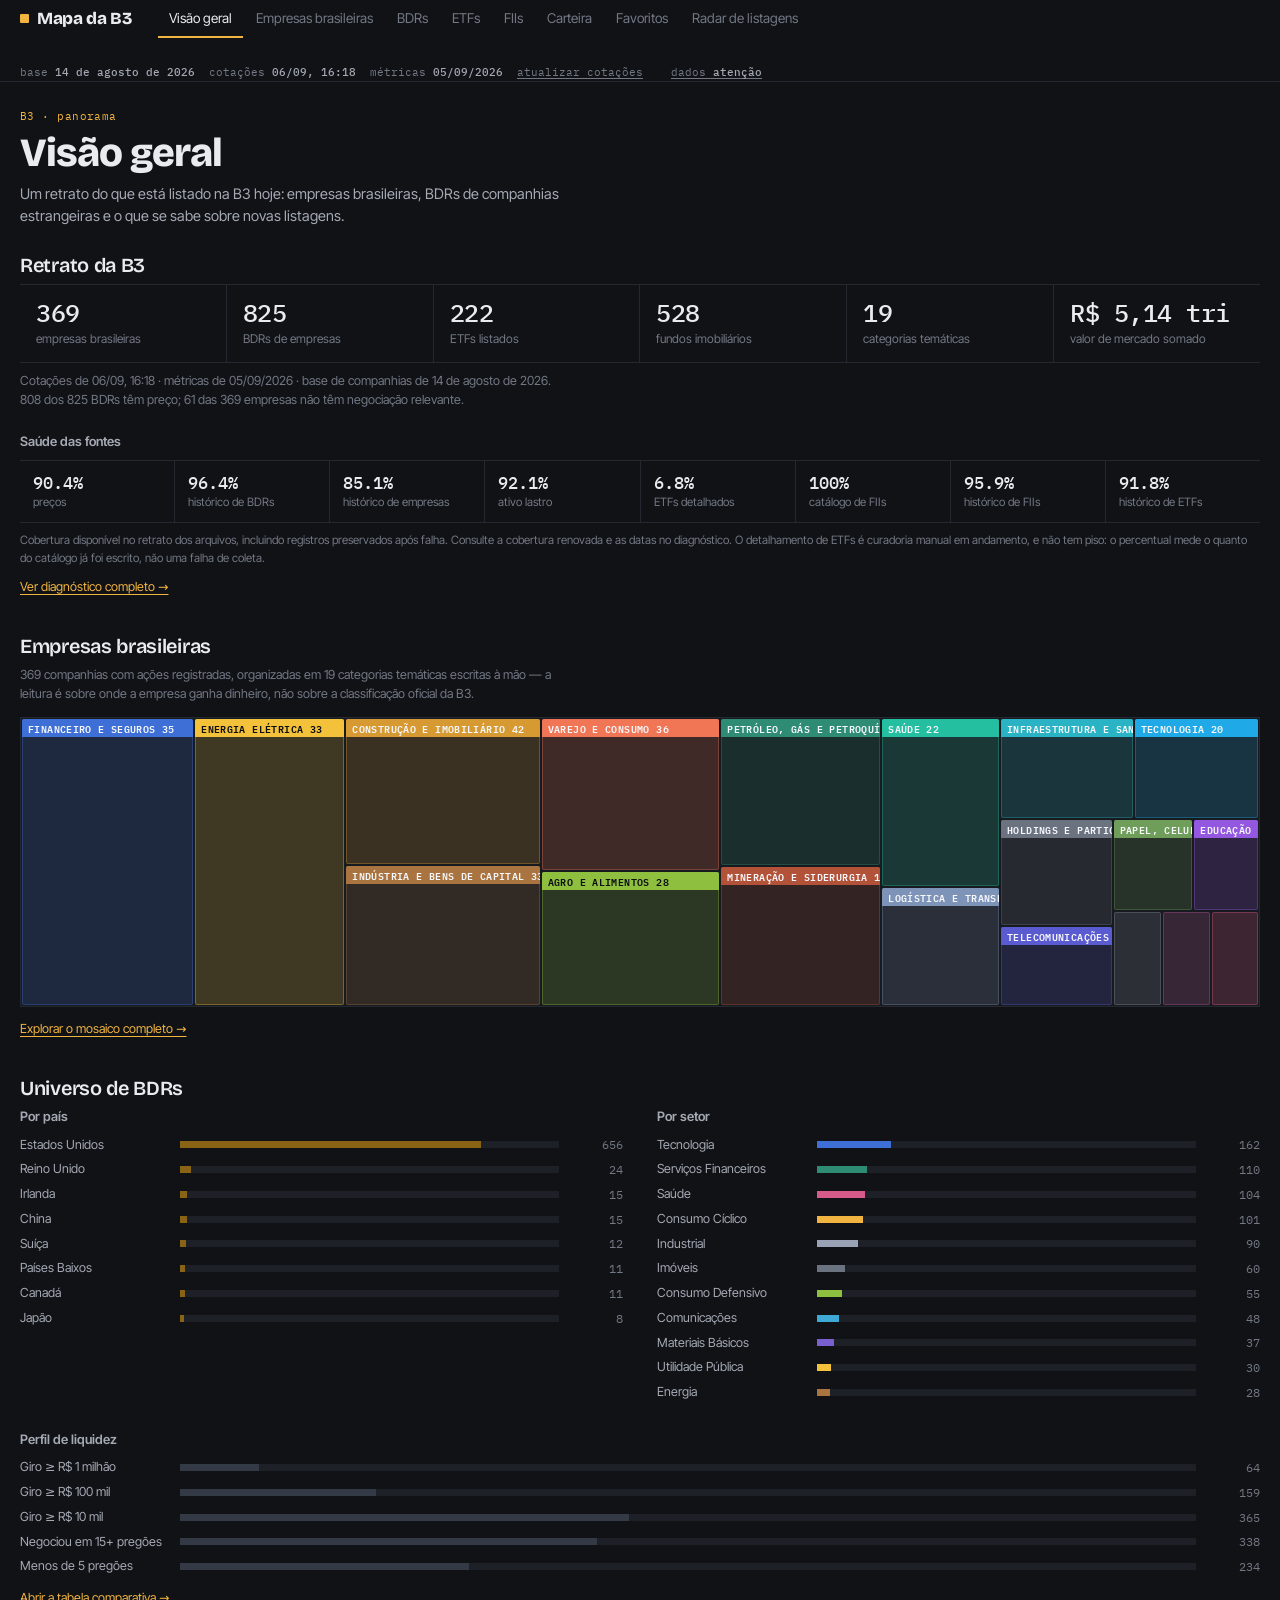
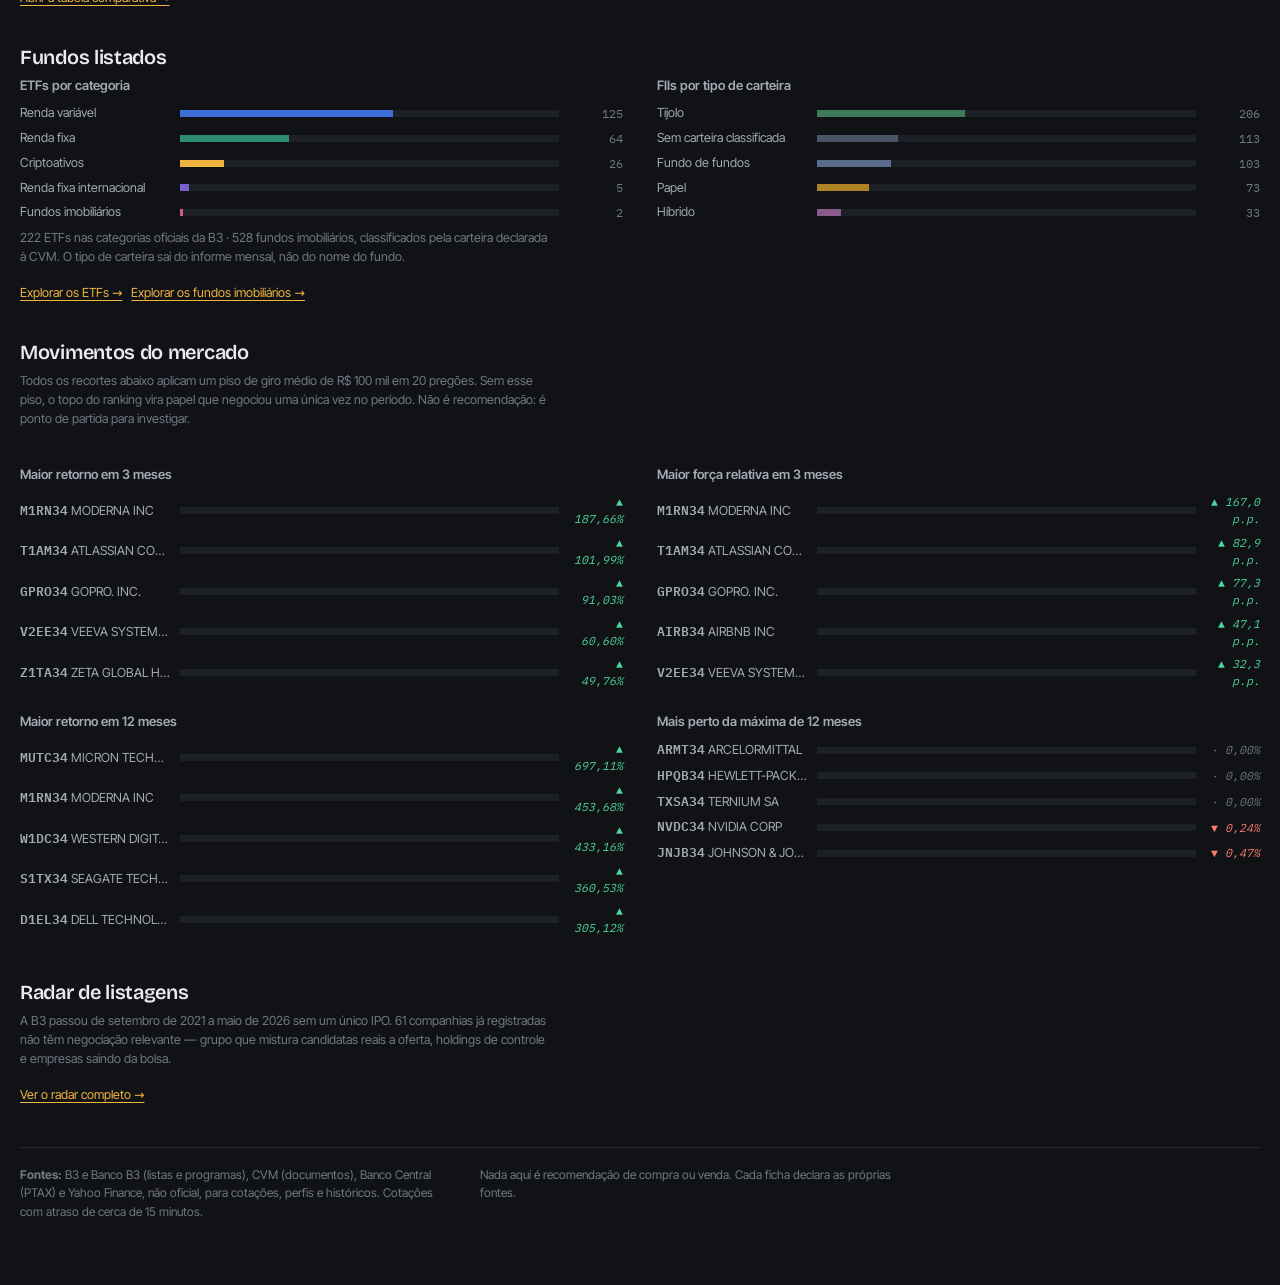
==== commit 5c24f257: "série fora do boot, carteira cifrada entre desktops e saída da Metodologia Série do gráfico de BDR s" ====
--- a/index.html
+++ b/index.html
@@ -363,15 +363,6 @@
 .fontesEtf{margin:7px 0 0;padding-left:17px;color:var(--tx3);font-size:11.5px;line-height:1.5}
 .fontesEtf li{margin:4px 0}.fontesEtf a{color:var(--tx2)}
 
-/* ---------- metodologia ---------- */
-.meto{max-width:76ch}
-.meto h2{font-family:var(--ed);font-weight:600;font-size:18px;margin:30px 0 7px;letter-spacing:-.01em}
-.meto h2:first-child{margin-top:0}
-.meto p{color:var(--tx2);font-size:13.5px;line-height:1.62;margin:0 0 10px}
-.meto ul{margin:0 0 10px;padding-left:18px;color:var(--tx2);font-size:13.5px;line-height:1.62}
-.meto li{margin-bottom:4px}
-.meto b{color:var(--tx);font-weight:600}
-
 /* ---------- rodape ---------- */
 footer{border-top:1px solid var(--line);margin-top:42px;padding:18px 0 0;color:var(--tx3);font-size:12px}
 footer .fl{display:flex;gap:10px 26px;flex-wrap:wrap;align-items:baseline}
@@ -436,7 +427,6 @@
       <button data-sec="carteira">Carteira</button>
       <button data-sec="favoritos">Favoritos</button>
       <button data-sec="radar">Radar de listagens</button>
-      <button data-sec="metodologia">Metodologia</button>
     </nav>
     <div class="estado">
       <span>base <b id="snapDate">14 de agosto de 2026</b></span>
@@ -724,6 +714,16 @@
     <p class="favMsg" id="carteiraMsg" role="status" aria-live="polite"></p>
     <div class="retrato" id="carteiraResumo"></div>
     <div id="carteiraTabela"></div>
+
+    <h3 class="sub">Levar a carteira para outro computador</h3>
+    <p class="nota">As posições ficam neste navegador e some ao trocar de máquina. Para levá-las junto, o arquivo <b>carteira.json</b> vai cifrado no repositório: quem abrir sem a senha vê ruído. A senha não é guardada em lugar nenhum — se perdê-la, o arquivo não volta.</p>
+    <form class="carteiraForm" id="formSync">
+      <label>Senha<input id="syncSenha" type="password" autocomplete="current-password" placeholder="mínimo 8 caracteres" minlength="8"></label>
+      <button class="btn" type="button" id="syncExporta">Gerar arquivo cifrado</button>
+      <button class="btn" type="button" id="syncImporta">Restaurar do arquivo publicado</button>
+    </form>
+    <p class="favMsg" id="syncMsg" role="status" aria-live="polite"></p>
+    <div id="syncPreview"></div>
   </div>
 </section>
 
@@ -742,14 +742,12 @@
 <!-- ============ RADAR ============ -->
 <section id="secRadar" class="hide"></section>
 
-<!-- ============ METODOLOGIA ============ -->
-<section id="secMetodologia" class="hide"></section>
 </main>
 
 <footer>
   <div class="fl">
     <p><b>Fontes:</b> B3 e Banco B3 (listas e programas), CVM (documentos), Banco Central (PTAX) e Yahoo Finance, não oficial, para cotações, perfis e históricos. Cotações com atraso de cerca de 15 minutos.</p>
-    <p>Nada aqui é recomendação de compra ou venda. <button class="lnk" data-sec="metodologia">Ver metodologia completa</button></p>
+    <p>Nada aqui é recomendação de compra ou venda. Cada ficha declara as próprias fontes.</p>
   </div>
 </footer>
 </div>
@@ -9882,9 +9880,10 @@
 try { COMPARAR=leComparacao(JSON.parse(localStorage.getItem('mapaB3Comparar')||'[]')); } catch {}
 let COMPARACAO_ABERTA = false;
 
-/* Toda contagem em texto visivel sai daqui, nunca cravada: a Metodologia e o
-   Retrato afirmam numeros sobre D, e um literal envelhece em silencio na
-   proxima empresa ou categoria que entrar. valida-pagina.js reprova o literal. */
+/* Toda contagem em texto visivel sai daqui, nunca cravada: o Retrato e as
+   notas de secao afirmam numeros sobre a base, e um literal envelhece em
+   silencio na proxima empresa ou categoria que entrar. valida-pagina.js
+   reprova o literal, no markup e no script. */
 const nCategorias = () => new Set(E.map(e => e.macro)).size;
 
 const norm = s => (s||'').toLowerCase().normalize('NFD').replace(/[\u0300-\u036f]/g,'');
@@ -10765,95 +10764,6 @@
   ${tabelaEmpresas(semNeg)}`;
 }
 
-/* ---------- metodologia ---------- */
-function metodologiaHTML(){
-  return `<div class="meto">
-  <h2>Universo coberto</h2>
-  <p>Quatro bases distintas. A primeira reúne as <b>${E.length} companhias brasileiras</b> com ações registradas na B3, incluindo as que hoje não têm negociação relevante: holdings de controle, empresas em processo de saída e candidatas a oferta que já se registraram. A segunda reúne os <b>${BDR.length ? BDR.length + ' BDRs de empresas' : 'BDRs de empresas'}</b> — recibos de depósito de companhias estrangeiras negociados na B3, patrocinados e não patrocinados.${BDR.length ? '' : ' O catálogo de BDRs ainda não carregou nesta sessão, por isso o total não aparece.'} ETFs internacionais listados como BDR, ETPs de cripto e emissores exclusivos de dívida ficam de fora dessas duas.</p>
-  <p>A terceira reúne os <b>${ETF.length ? ETF.length + ' ETFs' : 'ETFs'}</b> listados pela B3 nas seis categorias oficiais de fundo de índice, e a quarta os <b>${FII.length ? FII.length + ' fundos imobiliários'  : 'fundos imobiliários'}</b>. As duas vêm da mesma API de fundos listados da B3, e nenhuma delas tem tags de cruzamento nem descrição autoral: o que existe de classificação é oficial ou derivado de número oficial.</p>
-  <p>Nos fundos imobiliários, o tipo de carteira — tijolo, papel ou fundo de fundos — <b>não</b> vem do nome nem do campo de segmento da CVM, que deixa a maioria em "Multicategoria" e chega a classificar fundo de papel como logística. Vem da composição que o próprio fundo declara no informe mensal, e as três frações vão publicadas ao lado do rótulo para a leitura ser conferível.</p>
-  <p>Duas medidas dessa aba são derivadas no navegador, não publicadas por ninguém: <b>P/VP</b> divide o preço de hoje pelo valor patrimonial do último informe, que é mensal e atrasa; e <b>Distribuído 12m</b> divide o total pago por cota pelo preço de hoje. Esta segunda <b>não é dividend yield</b> — a fonte junta rendimento e amortização de cota, que é devolução de capital, e um fundo em liquidação aparece com percentual altíssimo. Os que distribuíram mais que o próprio preço vêm marcados.</p>
-  <p>O histórico dos fundos imobiliários usa a <b>série de preço</b>, não a ajustada das outras abas: em FII o ajuste retroativo do Yahoo se acumula com distribuições mensais, amortizações e emissões e distorce a série. Nos ETFs, que não distribuem com frequência, as duas séries coincidem e vale a ajustada — por isso o retorno de ETF é comparável ao de BDR e empresas, e o dos FIIs não.</p>
-
-  <h2>Classificação das empresas brasileiras</h2>
-  <p>As ${nCategorias()} categorias temáticas e as tags de cruzamento são <b>leitura analítica do autor</b>, escritas à mão para responder onde cada empresa realmente ganha dinheiro. Uma companhia de agro pode carregar tag de tecnologia; uma de energia, tag de saneamento. Isso <b>não substitui</b> a classificação setorial oficial da B3, que aparece na ficha de cada companhia.</p>
-  <p>O valor de mercado e a liquidez média de dois meses são estimativas a partir de dados públicos, congeladas na data da base (${SNAPSHOT.label}). Servem para dar escala ao mosaico, não para decisão de investimento.</p>
-
-  <h2>Classificação dos BDRs</h2>
-  <p>A relação de tickers e o tipo de programa vêm da base oficial de empresas listadas da B3. País, setor e indústria <b>não têm classificação oficial da B3 para BDR</b>: a fonte padrão é o perfil que o Yahoo Finance mantém da empresa, com tradução editorial para português. Quando esse perfil não existe, a classificação é verificada em página oficial da companhia ou documento regulatório, e a fonte específica aparece na ficha do ativo.</p>
-  <p>Diferente das empresas brasileiras, os BDRs <b>não têm descrição escrita à mão nem tags de cruzamento</b>. É a lista completa das ativas para compra, com dado de identificação e indicadores calculados — sem curadoria analítica por trás.</p>
-
-  <h2>Cotações</h2>
-  <p>Preços vêm do Yahoo Finance, que <b>não é fonte oficial da B3</b>, com atraso de cerca de 15 minutos. Atualizam a cada 30 minutos durante o pregão. Ação parada retorna preço zero na origem, o que é ausência de dado e não cotação: esses casos aparecem explicitamente como sem cotação, nunca como R$ 0,00.</p>
-  <p>O botão <b>atualizar cotações</b> recarrega a versão mais recente já publicada pelo projeto. A coleta no Yahoo continua no GitHub Actions: esta página é estática e não guarda credenciais nem dispara centenas de consultas a partir do navegador.</p>
-  <p>Empresas com mais de uma classe de ação exibem a classe de <b>maior volume no dia</b>, decidida pelo dado da própria API e não por convenção de sufixo. A ficha mostra todas as classes.</p>
-  <p><b>O tamanho dos blocos no mosaico não acompanha o preço.</b> Ele vem do valor de mercado estimado na data da base, que é um retrato fixo. Recalcular exigiria a quantidade de ações em circulação, que não está na base. Os dois divergem com o tempo.</p>
-
-  <h2>Métricas históricas dos BDRs</h2>
-  <p>Calculadas a partir de até dois anos de preços diários <b>ajustados</b> (proventos e desdobramentos considerados). Os períodos de 1, 3 e 12 meses correspondem a <b>21, 63 e 252 pregões</b>, não a meses de calendário. Volatilidade é o desvio-padrão dos retornos diários das últimas 21 sessões, anualizado. Distância da máxima usa a máxima de 252 pregões.</p>
-  <p>Histórico insuficiente fica explicitamente sem dado, nunca preenchido com zero ou estimativa.</p>
-
-  <h2>Paridade e decomposição do BDR</h2>
-  <p>A relação entre BDRs e ações do ativo-lastro vem dos <b>descritivos operacionais oficiais do Banco B3</b>. A paridade indicativa multiplica o preço do ativo no exterior pela cotação de venda PTAX mais recente e pela quantidade de ações representada por cada BDR. O desvio compara essa referência com a última cotação disponível do recibo.</p>
-  <p>Paridade <b>não é preço justo</b>. Bolsas fecham em horários diferentes e há diferenças de liquidez, formação de mercado, custos, impostos e defasagem entre fontes. A decomposição histórica separa o retorno do ativo-lastro e o efeito cambial; o residual reúne justamente essas diferenças e eventuais descasamentos de dados.</p>
-
-  <h2>Métricas das empresas brasileiras</h2>
-  <p>A referência histórica é a classe com maior giro médio em 20 sessões entre as classes com histórico suficiente na data mais recente disponível. Todas as classes são consultadas; falhas parciais são sinalizadas. Essa referência pode diferir da classe de maior volume no dia usada na cotação intradiária.</p>
-  <p>A comparação relativa usa a mediana da categoria temática ou do segmento oficial, com pelo menos três empresas com retorno na mesma data final, excluindo históricos preservados após falha. A ficha informa a amostra. Volume ausente não é zero; janelas incompletas ficam sem indicador. O gráfico informa o período efetivo da série, que pode ter menos de 12 meses.</p>
-
-  <h2>Percentis, matriz e acompanhamento</h2>
-  <p>Percentil indica a posição do retorno de 63 pregões dentro do setor ou da indústria: 80 significa que o ativo ficou acima ou igual a 80% dos pares com dado, não que seja melhor investimento. A matriz apenas cruza dois indicadores selecionados e respeita todos os filtros ativos.</p>
-  <p>A lista de acompanhamento e a seleção do comparador ficam somente neste navegador, em armazenamento local. Filtros, ordenação, modo de visualização e ficha aberta ficam na URL, permitindo compartilhar o mesmo recorte sem transmitir a lista pessoal.</p>
-
-  <h2>Carteira local</h2>
-  <p>Quantidade e preço médio são informados pelo usuário e ficam somente no armazenamento deste navegador. O valor atual usa a última cotação disponível; o resultado é bruto e não incorpora aportes intermediários, proventos, taxas, impostos ou eventos corporativos. Não é relatório fiscal nem recomendação de investimento.</p>
-
-  <h2>Força relativa</h2>
-  <p>É a diferença, <b>em pontos percentuais</b>, entre o retorno do ativo e a <b>mediana</b> do seu grupo no mesmo período. O grupo padrão é a indústria; quando a indústria tem menos de três BDRs com histórico, a comparação usa o setor, e a ficha informa o tamanho da amostra. É uma ferramenta de comparação relativa, não um julgamento de qualidade.</p>
-
-  <h2>Liquidez</h2>
-  <p>Giro médio é a média de preço × volume nos últimos 20 ou 60 pregões, e <b>inclui as sessões sem negócio</b> — o que puxa a média para baixo de propósito, para não superestimar a liquidez de recibos pouco negociados. Frequência de negociação conta em quantos dos últimos 20 pregões houve negócio.</p>
-  <p>Todos os recortes de exploração aplicam um piso de liquidez explícito. Sem ele, qualquer ranking de retorno é dominado por papéis que negociaram uma única vez no período, com preço que não representa mercado.</p>
-
-  <h2>Eventos corporativos e saúde dos dados</h2>
-  <p>Fatos relevantes, comunicados, avisos aos acionistas e calendários vêm do conjunto IPE oficial da CVM. O recorte considera 180 dias inclusivos pela data de entrega, não pela data do acontecimento, e carrega até oito registros por empresa. Protocolos e versões diferentes são preservados mesmo quando os assuntos coincidem.</p>
-  <p>O site consulta a base em dias úteis; a CVM informa periodicidade semanal para os arquivos. Os textos exibidos são os metadados originais, sem resumo ou interpretação. Ausência de documentos neste recorte não significa ausência de eventos corporativos. O painel de saúde informa data, cobertura e alertas de cada base.</p>
-
-  <h2>Limitações e periodicidade</h2>
-  <ul>
-    <li>Preços: atualizados a cada 30 minutos durante o pregão, com atraso de ~15 minutos.</li>
-    <li>Métricas históricas: recalculadas uma vez por dia, após o fechamento.</li>
-    <li>Eventos da CVM: consultados diariamente em dias úteis.</li>
-    <li>Paridade: combina fontes com horários de referência distintos e deve ser lida como aproximação.</li>
-    <li>Lista de BDRs e base de empresas: atualizadas manualmente, com frequência baixa.</li>
-    <li>A fonte de cotações é uma API não documentada e pode mudar ou sair do ar sem aviso.</li>
-    <li>Desempenho passado não garante resultado futuro.</li>
-  </ul>
-  <p><b>Nada nesta página é recomendação de compra ou venda</b>, nem análise de investimento. É um instrumento de exploração e comparação de dados públicos.</p>
-  </div>`;
-}
-
-/* Na ficha cabe o detalhe: todas as classes, marcando qual virou referencia. */
-function cotacoesHTML(e){
-  const ts = classes(e);
-  if(!ts.length) return '';
-  const comPreco = ts.filter(t => cot(t));
-  if(!comPreco.length){
-    return `<div class="cot"><h3>Cotações</h3>
-      <p class="fnt">Sem cotação disponível. Esta companhia tem registro na B3 mas não apresenta negociação relevante.</p></div>`;
-  }
-  const ref = refPreco(e);
-  const itens = ts.map(t => {
-    const p = cot(t);
-    if(!p) return `<li><span class="tk">${t}</span><span class="vl flat">sem cotação</span></li>`;
-    const marca = ref && ref.tk === t && comPreco.length > 1 ? '<span class="ref">ref</span>' : '';
-    return `<li><span class="tk">${t}</span>${marca}<span class="vl">${fmtPreco(p.p)} ${fmtVar(p.v)}</span></li>`;
-  }).join('');
-  return `<div class="cot"><h3>Cotações</h3><ul>${itens}</ul>
-    <p class="fnt">Yahoo Finance, atraso de ~15 min.${PRECO_TS ? ' Atualizado às ' + PRECO_TS + '.' : ''}
-    ${comPreco.length > 1 ? ' A classe marcada como <b>ref</b> é a de maior volume no dia e alimenta o card e o mosaico.' : ''}</p></div>`;
-}
-
 /* ---------- ficha ---------- */
 function urlCVM(url){
   try{const u=new URL(url);return typeof url==='string'&&!url.includes('\\')&&u.protocol==='https:'&&(u.hostname==='cvm.gov.br'||u.hostname.endsWith('.cvm.gov.br'))&&!u.username&&!u.password&&!u.port;}catch{return false;}
@@ -10957,6 +10867,7 @@
 
 /* ---------- ficha do BDR, em blocos ---------- */
 function abreBDR(ticker){
+  garante('seriesBdr');
   const b = BDR.find(x => x.ticker === ticker); if(!b) return;
   garante('analise');
   const r = cot(ticker), m = met(ticker), a = ana(ticker), corS = corSetor(b.setor);
@@ -11041,8 +10952,7 @@
       <p class="fnt">Lista e tipo de programa: B3, base oficial de empresas listadas.<br>
       País, setor e indústria: <a href="${fonte.url}" target="_blank" rel="noopener noreferrer">${esc(fonte.nome)}</a> — não é classificação oficial da B3.<br>
       Cotação e série diária ajustada: Yahoo Finance, fonte não oficial.</p>
-      <p class="fnt">Desempenho passado não garante resultado futuro. Nada aqui é recomendação.
-      <button class="lnk" data-sec="metodologia" style="font-size:11.5px">Metodologia completa</button></p></div>`;
+      <p class="fnt">Desempenho passado não garante resultado futuro. Nada aqui é recomendação.</p></div>`;
   drw.classList.add('on'); dim.classList.add('on'); travaFundo();
   drw.querySelector('.x').onclick = fecha;
   EVENTO_FAV='';atualizaFavoritos();drw.focus();
@@ -11442,13 +11352,22 @@
     <div class="bloco"><h3>Classificação e fontes</h3>
       <p class="fnt">Lista e categoria: <a href="https://sistemaswebb3-listados.b3.com.br/fundsListedPage/" target="_blank" rel="noopener noreferrer">B3, consulta oficial de fundos listados</a>.<br>
       Ticker: sigla da B3 com o sufixo +11${x.tickerVerificado===false?', ainda sem confirmação de cotação positiva no Yahoo Finance':', verificado no Yahoo Finance'}. Cotação e giro do dia: Yahoo Finance, fonte não oficial.</p>
-      <p class="fnt">Retorno, giro e volatilidade: Yahoo Finance, série diária ajustada. ${detalhe?'Taxa de administração e patrimônio líquido não fazem parte desta camada editorial.':'Índice de referência, taxa de administração e patrimônio líquido não constam desta base.'} Consulte sempre o regulamento e a lâmina oficiais do fundo. Nada aqui é recomendação de compra ou venda.
-      <button class="lnk" data-sec="metodologia" style="font-size:11.5px">Metodologia completa</button></p></div>`;
+      <p class="fnt">Retorno, giro e volatilidade: Yahoo Finance, série diária ajustada. ${detalhe?'Taxa de administração e patrimônio líquido não fazem parte desta camada editorial.':'Índice de referência, taxa de administração e patrimônio líquido não constam desta base.'} Consulte sempre o regulamento e a lâmina oficiais do fundo. Nada aqui é recomendação de compra ou venda.</p></div>`;
   drw.classList.add('on'); dim.classList.add('on'); travaFundo();
   drw.querySelector('.x').onclick = fecha;
   drw.focus();
 }
 
+/* A serie do grafico de BDR mora em metricas-series.json desde que saiu do
+   boot -- ela era 64% do peso de metricas.json e so aparece ao abrir uma
+   ficha. Chegando, e mesclada em METRICAS: quem lê (serieSpark, spark) recebe
+   o registro inteiro, como sempre recebeu. */
+function carregaSeriesBdr(){
+  return fetch('metricas-series.json',{cache:'no-cache'}).then(r=>r.ok?r.json():Promise.reject()).then(d=>{
+    for(const [t,serie] of Object.entries(d.series||{})) if(METRICAS[t]) Object.assign(METRICAS[t],serie);
+    concluiBase('seriesBdr',true);tentaAtivo();
+  }).catch(()=>{concluiBase('seriesBdr',false);});
+}
 function carregaMetricasEtfs(){
   return fetch('metricas-etfs.json',{cache:'no-cache'}).then(r=>r.ok?r.json():Promise.reject()).then(d=>{METRICAS_ETF=d.metricas||{};COLETAS.metricasEtfs=isoCSV(d.atualizadoEm);concluiBase('metricasEtfs',true);tentaAtivo();}).catch(()=>{concluiBase('metricasEtfs',false);});
 }
@@ -11521,6 +11440,37 @@
 const fmtDist = v => v === null ? '<span class="na">—</span>'
   : (distImplausivel(v) ? '<span class="na" title="Distribuiu mais que o próprio preço: é devolução de capital, não renda">' + v.toFixed(0).replace('.', ',') + '%&nbsp;!</span>'
     : v.toFixed(2).replace('.', ',') + '%');
+
+/* Amostra minima para comparar. Abaixo disso a mediana e ruido, e o projeto ja
+   trata amostra pequena assim nos BDRs (forcaBDR exige tres). Aqui e mais
+   exigente porque o grupo e maior: sao quatro tipos para centenas de fundos. */
+const MIN_PARES_FII = 8;
+const medianaDe = a => {
+  if(!a.length) return null;
+  const v = [...a].sort((x, y) => x - y), m = Math.floor(v.length / 2);
+  return v.length % 2 ? v[m] : (v[m - 1] + v[m]) / 2;
+};
+/* Compara com os pares do MESMO tipo de carteira, nunca com o universo todo.
+   Devolve tambem o tamanho da amostra: sem ele o numero nao e auditavel, e a
+   pagina precisa poder dizer quando a comparacao nao se sustenta. */
+function relativoFii(x){
+  if(!x.tipo) return null;
+  const pares = FII.filter(f => f.tipo === x.tipo);
+  const meu = { pvp: pvp(x), dist: distFii(x) };
+  const grupo = {
+    pvp: pares.map(pvp).filter(v => typeof v === 'number' && Number.isFinite(v)),
+    /* Fundo que distribuiu mais que o proprio preco esta devolvendo capital, e
+       entra na mediana puxando tudo para cima. Fica de fora do grupo. */
+    dist: pares.map(distFii).filter(v => typeof v === 'number' && Number.isFinite(v) && !distImplausivel(v))
+  };
+  const linha = (k) => {
+    if(typeof meu[k] !== 'number' || grupo[k].length < MIN_PARES_FII) return null;
+    const med = medianaDe(grupo[k]);
+    return { meu: meu[k], mediana: med, dif: meu[k] - med, n: grupo[k].length };
+  };
+  const r = { tipo: x.tipo, pvp: linha('pvp'), dist: linha('dist'), pares: pares.length };
+  return (r.pvp || r.dist) ? r : null;
+}
 
 /* Reconstroi as datas dos proventos a partir do offset, em UTC dos dois lados,
    exatamente como serieSpark() faz com a serie do grafico. */
@@ -11707,7 +11657,7 @@
       (v === null ? '' : '<p class="fnt">P/VP é derivado aqui, não publicado pelo fundo: preço de hoje sobre o valor patrimonial de ' + dia(x.informeEm) + '. O informe é mensal e atrasa, então os dois lados da conta não são do mesmo dia. Não é medida de preço justo.</p>')
     : '<p class="fnt">Sem informe correspondente na CVM' + (x.cvmAmbiguo ? ': mais de um fundo declara o mesmo ISIN e não foi possível decidir qual é este sem risco de atribuir o patrimônio errado.' : '. Patrimônio, valor da cota e composição não estão disponíveis para este fundo.') + '</p>';
 
-  const m = metFii(ticker), prov = serieProventos(m), rend = distFii(x);
+  const m = metFii(ticker), prov = serieProventos(m), rend = distFii(x), rel = relativoFii(x);
   const historico = m ? '<dl class="kv">' +
       l('Variação de preço · 12 meses', typeof m.vp252 === 'number' ? fmtRet(m.vp252) : '<span class="na">—</span>') +
       l('Variação de preço · 3 meses', typeof m.vp63 === 'number' ? fmtRet(m.vp63) : '<span class="na">—</span>') +
@@ -11753,6 +11703,15 @@
       '<p class="fnt">Yahoo Finance, atraso de ~15 min.' + (PRECO_TS ? ' Consultada em ' + PRECO_TS + '.' : '') + '</p></div>' +
     (rendimento ? '<div class="bloco"><h3>Rendimento distribuído</h3>' + rendimento + '</div>' : '') +
     '<div class="bloco"><h3>Composição da carteira</h3>' + carteira + '</div>' +
+    (rel ? '<div class="bloco"><h3>Comparação com fundos de ' + esc(rel.tipo.toLowerCase()) + '</h3><dl class="kv">' +
+      (rel.pvp ? l('P/VP · este fundo', fmtPvp(rel.pvp.meu)) + l('P/VP · mediana do grupo', fmtPvp(rel.pvp.mediana)) +
+        l('Diferença', (rel.pvp.dif >= 0 ? '+' : '−') + Math.abs(rel.pvp.dif).toFixed(2).replace('.', ',')) : '') +
+      (rel.dist ? l('Distribuído 12m · este fundo', fmtDist(rel.dist.meu)) + l('Distribuído 12m · mediana do grupo', fmtDist(rel.dist.mediana)) +
+        l('Diferença', fmtPp(rel.dist.dif)) : '') +
+      '</dl><p class="fnt">Mediana dos ' + (rel.pvp ? rel.pvp.n : rel.dist.n) + ' fundos de ' + esc(rel.tipo.toLowerCase()) +
+      ' com o dado disponível, de ' + rel.pares + ' no tipo. Comparar P/VP ou distribuição entre tipos de carteira diferentes não diz nada — um fundo de papel e um de tijolo não medem a mesma coisa —, por isso o grupo é o próprio tipo.' +
+      (rel.dist ? ' Fundos que distribuíram mais que o próprio preço ficam fora da mediana: estão devolvendo capital e puxariam o grupo inteiro.' : '') +
+      ' Mediana, não média, e não é ranking nem recomendação.</p></div>' : '') +
     '<div class="bloco"><h3>Histórico e liquidez</h3>' + historico +
       '<p class="fnt">Yahoo Finance, série diária ajustada, fonte não oficial.</p></div>' +
     '<div class="bloco"><h3>Patrimônio</h3>' + patrimonio + '</div>' +
@@ -11902,8 +11861,6 @@
     d:'Os ativos marcados com estrela nas tabelas e nas fichas, de qualquer universo. É uma lista de observação: não guarda quantidade nem preço médio.'},
   radar:{t:'Radar de listagens', k:'B3 · pipeline',
     d:'Companhias com pedido protocolado, nomes no radar do mercado e as já registradas que ainda não têm negociação relevante.'},
-  metodologia:{t:'Metodologia', k:'B3 · como isto é feito',
-    d:'De onde vem cada número, como os indicadores são calculados e o que estes dados não podem responder.'}
 };
 /* Chamado por navega() e por render(): o catalogo de BDR chega depois do
    primeiro desenho, e o kicker precisa parar de dizer "recibos de deposito"
@@ -11924,7 +11881,7 @@
   document.querySelectorAll('nav.prim button').forEach(b =>
     b.setAttribute('aria-current', b.dataset.sec === sec ? 'page' : 'false'));
   cabecalhoSecao();
-  ['Geral','Empresas','Bdrs','Etfs','Fiis','Carteira','Favoritos','Radar','Metodologia'].forEach(n =>
+  ['Geral','Empresas','Bdrs','Etfs','Fiis','Carteira','Favoritos','Radar'].forEach(n =>
     $('sec' + n).classList.toggle('hide', 'sec' + n !== 'sec' + sec.charAt(0).toUpperCase() + sec.slice(1)));
   fechaFiltros();
   scrollTo({top:0, behavior:'instant'});
@@ -11968,7 +11925,6 @@
   if(URL_ATIVA) sincronizaURL();
   if(st.sec === 'geral'){ $('secGeral').innerHTML = geralHTML(); miniMapa(); return; }
   if(st.sec === 'radar'){ $('secRadar').innerHTML = radarHTML(); return; }
-  if(st.sec === 'metodologia'){ $('secMetodologia').innerHTML = metodologiaHTML(); return; }
   if(st.sec === 'carteira'){ renderCarteira(); return; }
   if(st.sec === 'favoritos'){ renderFavoritos(); return; }
 
@@ -12091,6 +12047,48 @@
   try { localStorage.setItem('mapaB3Carteira',JSON.stringify(CARTEIRA));AVISO_CARTEIRA='';return true; }
   catch { AVISO_CARTEIRA='O navegador não permitiu salvar. As alterações da carteira valem somente nesta sessão.';return false; }
 }
+/* ---------- carteira cifrada entre maquinas ---------- */
+/* PBKDF2 alto de proposito: o arquivo fica num repositorio publico, entao a
+   unica defesa contra forca bruta e o custo de cada tentativa. */
+const SYNC_ITERACOES = 310000;
+const b64 = b => btoa(String.fromCharCode(...new Uint8Array(b)));
+const deB64 = t => Uint8Array.from(atob(t), c => c.charCodeAt(0));
+
+async function chaveSync(senha, salt){
+  const base = await crypto.subtle.importKey('raw', new TextEncoder().encode(senha), 'PBKDF2', false, ['deriveKey']);
+  return crypto.subtle.deriveKey({name:'PBKDF2', salt, iterations:SYNC_ITERACOES, hash:'SHA-256'},
+    base, {name:'AES-GCM', length:256}, false, ['encrypt','decrypt']);
+}
+async function cifraCarteira(senha, posicoes){
+  const salt = crypto.getRandomValues(new Uint8Array(16)), iv = crypto.getRandomValues(new Uint8Array(12));
+  const chave = await chaveSync(senha, salt);
+  const claro = new TextEncoder().encode(JSON.stringify(posicoes));
+  const dados = await crypto.subtle.encrypt({name:'AES-GCM', iv}, chave, claro);
+  return {versao:1, cifrado:true, algoritmo:'AES-GCM-256 + PBKDF2-SHA256', iteracoes:SYNC_ITERACOES,
+    salt:b64(salt), iv:b64(iv), dados:b64(dados), geradoEm:new Date().toISOString(),
+    aviso:'Conteúdo cifrado. Sem a senha não há como ler, e não existe recuperação.'};
+}
+async function decifraCarteira(senha, arq){
+  if(!arq || arq.cifrado !== true || !arq.salt || !arq.iv || !arq.dados) throw new Error('arquivo não é uma carteira cifrada');
+  const it = Number.isInteger(arq.iteracoes) && arq.iteracoes > 0 ? arq.iteracoes : SYNC_ITERACOES;
+  const base = await crypto.subtle.importKey('raw', new TextEncoder().encode(senha), 'PBKDF2', false, ['deriveKey']);
+  const chave = await crypto.subtle.deriveKey({name:'PBKDF2', salt:deB64(arq.salt), iterations:it, hash:'SHA-256'},
+    base, {name:'AES-GCM', length:256}, false, ['decrypt']);
+  const claro = await crypto.subtle.decrypt({name:'AES-GCM', iv:deB64(arq.iv)}, chave, deB64(arq.dados));
+  /* leCarteira() valida de novo: o que veio do arquivo nao e mais confiavel
+     que o que veio do localStorage. */
+  return leCarteira(JSON.parse(new TextDecoder().decode(claro)));
+}
+/* Mostra o que muda antes de trocar: a carteira local pode ser a mais recente,
+   e restaurar por cima sem avisar apagaria trabalho. */
+function comparaCarteiras(atual, nova){
+  const ma = new Map(atual.map(x => [x.ticker, x])), mn = new Map(nova.map(x => [x.ticker, x]));
+  const entram = nova.filter(x => !ma.has(x.ticker)).map(x => x.ticker);
+  const saem = atual.filter(x => !mn.has(x.ticker)).map(x => x.ticker);
+  const mudam = nova.filter(x => ma.has(x.ticker) && (ma.get(x.ticker).qtd !== x.qtd || ma.get(x.ticker).pm !== x.pm)).map(x => x.ticker);
+  return {entram, saem, mudam};
+}
+
 function ativoCarteira(ticker){
   const e=E.find(x=>(x.tickers||'').split(',').map(t=>t.trim()).includes(ticker));
   if(e)return {ticker,nome:e.pregao,tipo:'Empresa brasileira',cod:e.cod};
@@ -12420,6 +12418,50 @@
 $('clearEtf').onclick=()=>{limpaFiltrosETF();$('qEtf').focus();};
 $('clearFii').onclick=()=>{limpaFiltrosFII();$('qFii').focus();};
 
+const syncMsg = t => { $('syncMsg').textContent = t; };
+$('syncExporta').onclick = async () => {
+  const senha = $('syncSenha').value;
+  if(senha.length < 8) return syncMsg('Escolha uma senha de pelo menos 8 caracteres. Ela não é guardada, e sem ela o arquivo não volta.');
+  if(!CARTEIRA.length) return syncMsg('A carteira está vazia; não há o que exportar.');
+  try{
+    const arq = await cifraCarteira(senha, CARTEIRA);
+    baixaArquivo(JSON.stringify(arq, null, 1) + '\n', 'carteira.json', 'application/json');
+    syncMsg(CARTEIRA.length + ' posições cifradas. Commite o carteira.json na raiz do repositório; no outro computador, abra a carteira e use "Restaurar do arquivo publicado" com a mesma senha.');
+  }catch(e){ syncMsg('Não foi possível cifrar: ' + e.message); }
+};
+$('syncImporta').onclick = async () => {
+  const senha = $('syncSenha').value;
+  if(!senha) return syncMsg('Informe a senha usada para gerar o arquivo.');
+  syncMsg('Buscando carteira.json…');
+  $('syncPreview').innerHTML = '';
+  let arq;
+  try{
+    const r = await fetch('carteira.json', {cache:'no-cache'});
+    if(!r.ok) return syncMsg(r.status === 404
+      ? 'Não há carteira.json publicado ainda. Gere o arquivo cifrado neste computador e commite antes de restaurar no outro.'
+      : 'Não foi possível baixar o carteira.json (HTTP ' + r.status + ').');
+    arq = await r.json();
+  }catch(e){ return syncMsg('Não foi possível ler o carteira.json: ' + e.message); }
+  let nova;
+  try{ nova = await decifraCarteira(senha, arq); }
+  catch{ return syncMsg('Senha incorreta, ou o arquivo não corresponde a esta senha. Nada foi alterado.'); }
+  if(!nova.length) return syncMsg('O arquivo decifrou, mas não tem posição válida. Nada foi alterado.');
+  const d = comparaCarteiras(CARTEIRA, nova);
+  /* Confirmacao explicita: substituir e destrutivo, e o local pode ser o novo. */
+  $('syncPreview').innerHTML = '<p class="fnt">O arquivo tem <b>' + nova.length + '</b> posições, gerado em ' + esc(String(arq.geradoEm || '').slice(0, 10).split('-').reverse().join('/')) + '.'
+    + (d.entram.length ? ' Entram: <b>' + d.entram.map(esc).join(', ') + '</b>.' : '')
+    + (d.saem.length ? ' <b>Saem: ' + d.saem.map(esc).join(', ') + '</b>.' : '')
+    + (d.mudam.length ? ' Mudam: <b>' + d.mudam.map(esc).join(', ') + '</b>.' : '')
+    + (!d.entram.length && !d.saem.length && !d.mudam.length ? ' É igual à carteira deste navegador.' : '')
+    + '</p><p style="margin:8px 0 0"><button class="btn" id="syncConfirma">Substituir a carteira deste navegador</button></p>';
+  $('syncConfirma').onclick = () => {
+    CARTEIRA = nova; salvaCarteira(); render();
+    syncMsg(nova.length + ' posições restauradas neste navegador.');
+    $('syncPreview').innerHTML = '';
+  };
+  syncMsg('Arquivo decifrado. Confira o que muda antes de substituir.');
+};
+
 const par = (a, b, val, key, fn) => {
   a.onclick = () => { st[key] = val[0]; a.setAttribute('aria-pressed','true'); b.setAttribute('aria-pressed','false'); (fn||render)(); };
   b.onclick = () => { st[key] = val[1]; b.setAttribute('aria-pressed','true'); a.setAttribute('aria-pressed','false'); (fn||render)(); };
@@ -12472,10 +12514,14 @@
   try{baixaCSV(linhas,(universo==='bdrs'?'bdrs-b3-':'mapa-b3-')+agora.toISOString().replace(/[:.]/g,'-')+'.csv');msg.textContent='Arquivo preparado com '+(linhas.length-1)+(linhas.length===2?' ativo':' ativos')+' do recorte atual. Campos vazios indicam dados ausentes; confira datas e sinalizações no CSV.';}
   catch{msg.textContent='Não foi possível preparar o CSV. Tente novamente.';}
 }
-function baixaCSV(linhas, nome){
-  const blob=new Blob([textoCSV(linhas)],{type:'text/csv;charset=utf-8'}),url=URL.createObjectURL(blob),a=document.createElement('a');
+function baixaArquivo(conteudo, nome, tipo){
+  const blob=new Blob([conteudo],{type:tipo}),url=URL.createObjectURL(blob),a=document.createElement('a');
   try{a.href=url;a.download=nome;document.body.appendChild(a);a.click();}
   finally{a.remove();setTimeout(()=>URL.revokeObjectURL(url),1000);}
+}
+/* Mantem nome e assinatura: testa-csv.js troca esta funcao por um duble. */
+function baixaCSV(linhas, nome){
+  baixaArquivo(textoCSV(linhas), nome, 'text/csv;charset=utf-8');
 }
 $('csvBdr').onclick = () => {
   if(BDR_CARGA!=='pronta'){$('csvBdrMsg').textContent=BDR_CARGA==='falha'?'Catálogo BDR indisponível. Recarregue a página antes de exportar.':'Aguarde o carregamento do catálogo BDR antes de exportar.';return;}
@@ -12602,7 +12648,7 @@
   const b=BDR.find(x=>x.ticker===st.ativo),e=E.find(x=>x.cod===st.ativo),x=ETF.find(f=>f.ticker===st.ativo),g=FII.find(f=>f.ticker===st.ativo);
   /* Link direto para uma ficha pode chegar em qualquer secao, inclusive numa
      que nao depende dessa base: sem pedir aqui, a espera abaixo nunca acaba. */
-  if(b)garante('analise'); else if(e)garante('metricasEmpresas','eventos'); else if(g)garante('metricasFiis'); else if(x)garante('metricasEtfs');
+  if(b)garante('analise','seriesBdr'); else if(e)garante('metricasEmpresas','eventos'); else if(g)garante('metricasFiis'); else if(x)garante('metricasEtfs');
   if(b&&Object.keys(METRICAS).length&&Object.keys(ANALISE).length){ATIVO_ABERTO=true;abreBDR(b.ticker);}
   else if(e&&Object.keys(METRICAS_EMP).length){ATIVO_ABERTO=true;abre(e.cod);}
   else if(x&&ETF.length&&Object.keys(METRICAS_ETF).length){ATIVO_ABERTO=true;abreETF(x.ticker);}
@@ -12620,13 +12666,13 @@
    custava 3 MB antes do primeiro clique. Idempotente pela promessa guardada:
    quem pede duas vezes reaproveita a mesma requisicao, e quem falhou nao
    volta a tentar sozinho -- a pagina ja trata cada base ausente como ausente. */
-const CARGAS = {analise:carregaAnalise, metricasEmpresas:carregaMetricasEmpresas, eventos:carregaEventos, metricasFiis:carregaMetricasFiis, metricasEtfs:carregaMetricasEtfs};
+const CARGAS = {analise:carregaAnalise, metricasEmpresas:carregaMetricasEmpresas, eventos:carregaEventos, metricasFiis:carregaMetricasFiis, metricasEtfs:carregaMetricasEtfs, seriesBdr:carregaSeriesBdr};
 const PEDIDOS = {};
 /* 'ausente' antes de alguem pedir, 'carregando', 'pronta' ou 'falha'. Quem
    falhou LIBERA a promessa: uma queda de rede transitoria desligava paridade,
    comparacao e CSV pelo resto da sessao, porque o .catch resolvia e o cache
    guardava a promessa boa. Agora a proxima interacao tenta de novo. */
-const ESTADO_BASE = {analise:'ausente', metricasEmpresas:'ausente', eventos:'ausente', metricasFiis:'ausente', metricasEtfs:'ausente'};
+const ESTADO_BASE = {analise:'ausente', metricasEmpresas:'ausente', eventos:'ausente', metricasFiis:'ausente', metricasEtfs:'ausente', seriesBdr:'ausente'};
 const baseOk = n => ESTADO_BASE[n] === 'pronta';
 function concluiBase(n, ok){
   ESTADO_BASE[n] = ok ? 'pronta' : 'falha';
@@ -12648,7 +12694,7 @@
 /* O que cada secao precisa alem do que o boot ja traz. Carteira e Favoritos
    ficam de fora de proposito: elas abrem ficha de qualquer universo, e quem
    pede a base la e a propria funcao que abre a ficha. */
-const DEPENDE = {empresas:['metricasEmpresas'], bdrs:['analise'], radar:['eventos'], fiis:['metricasFiis'], etfs:['metricasEtfs']};
+const DEPENDE = {empresas:['metricasEmpresas'], bdrs:['analise','seriesBdr'], radar:['eventos'], fiis:['metricasFiis'], etfs:['metricasEtfs']};
 
 leURL();refleteEstado();URL_ATIVA = true;
 chips(); chipsBDR(); chipsETF(); atualizaSelecao();
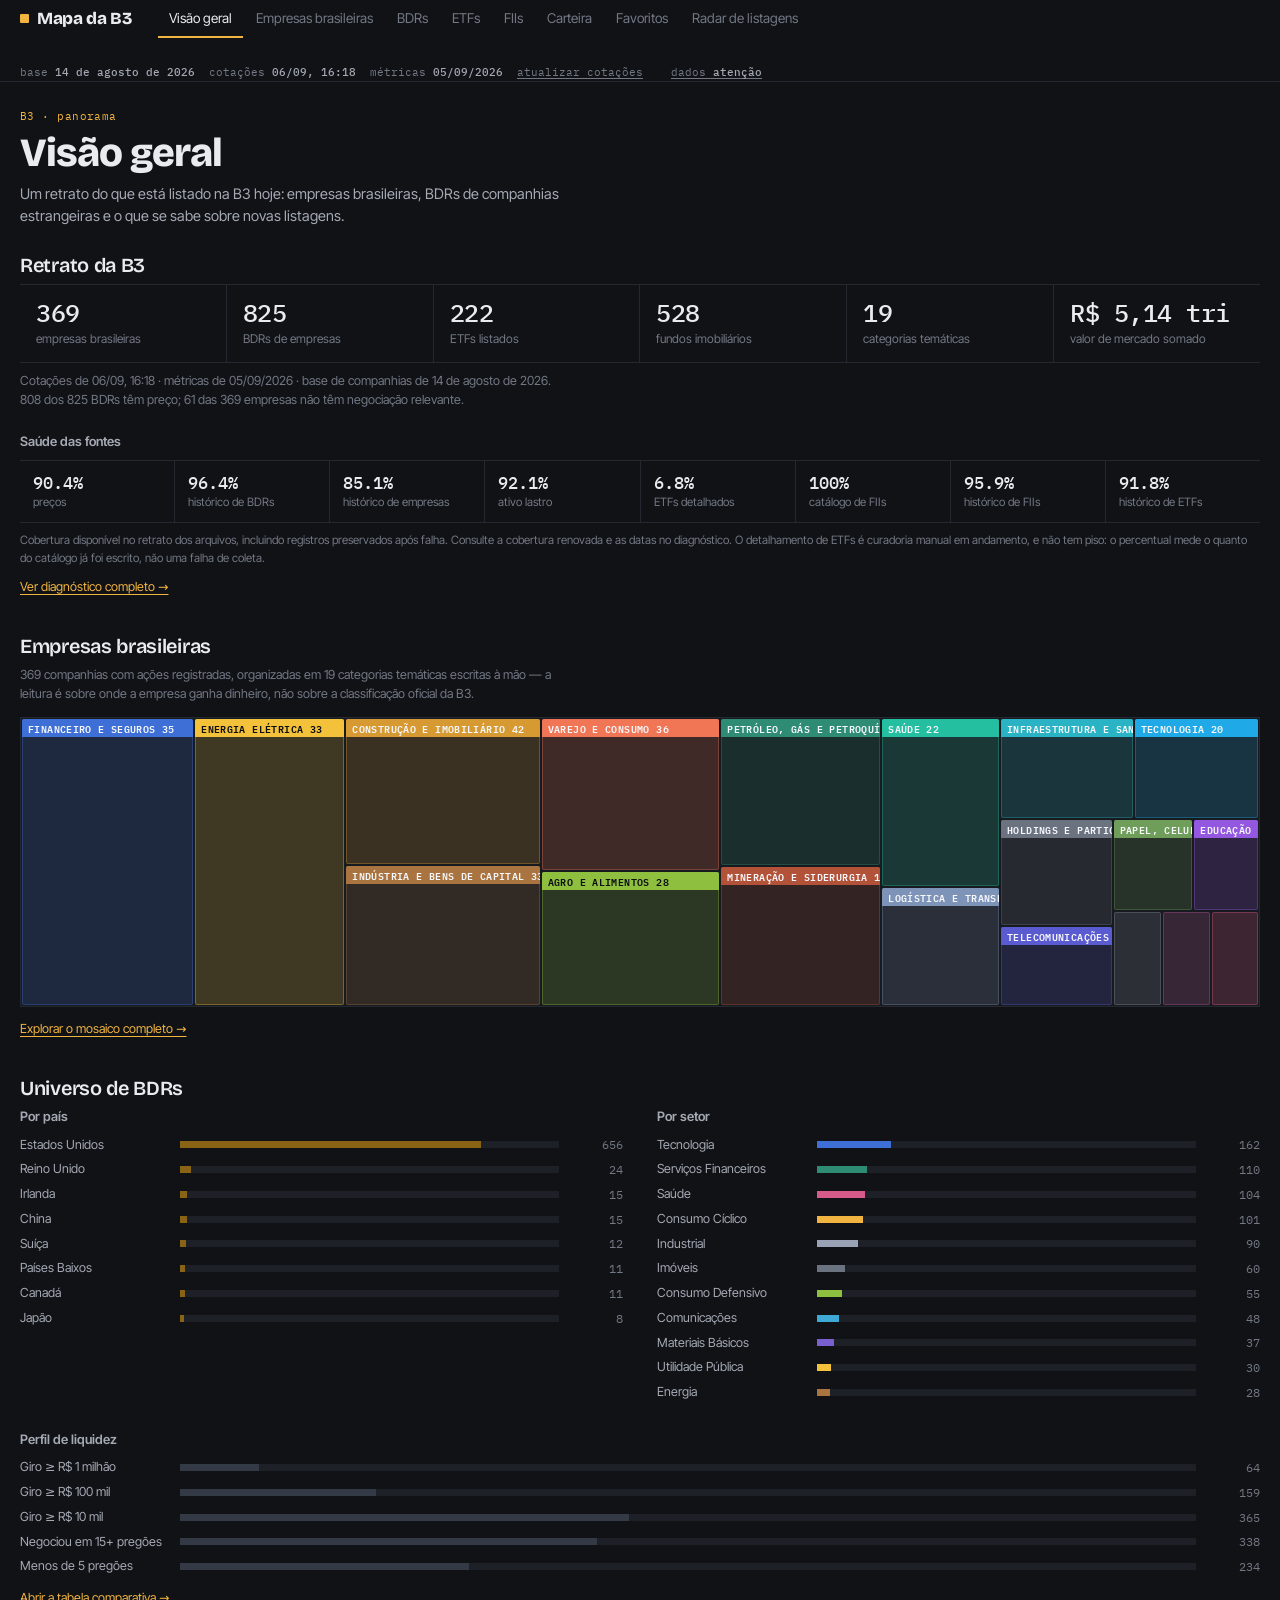
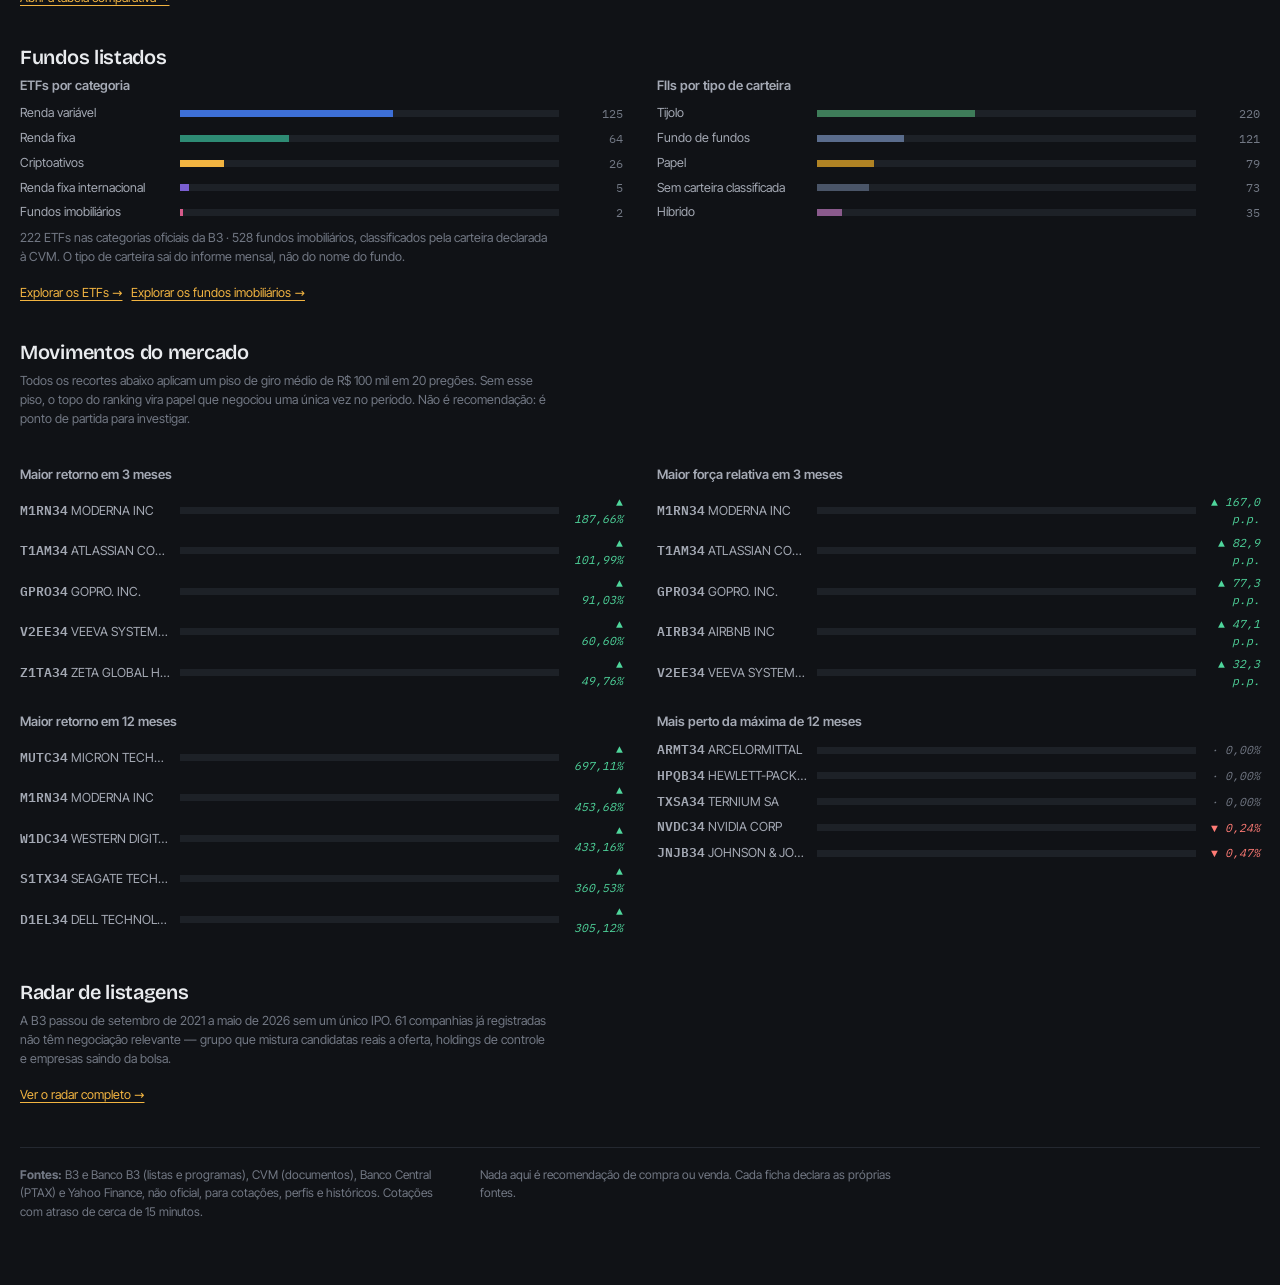
==== commit 8a338442: "junção com a CVM em três camadas: 82,2% para 90,2% de cobertura A lista de FIIs já estava completa —" ====
--- a/index.html
+++ b/index.html
@@ -11728,6 +11728,8 @@
       'Patrimônio, composição e identificação: <a href="https://dados.cvm.gov.br/dataset/fii-doc-inf_mensal" target="_blank" rel="noopener noreferrer">CVM, informe mensal de FII</a>, competência de ' + dia(x.informeEm) + '.<br>' +
       'Ticker: sigla da B3 com o sufixo +11' + (x.tickerVerificado === false ? ', ainda sem confirmação de cotação positiva no Yahoo Finance' : ', verificado no Yahoo Finance') + '. Cotação e giro do dia: Yahoo Finance, fonte não oficial.</p>' +
       (x.juncaoFraca ? '<p class="fnt"><b>Correspondência com a CVM verificada com folga menor.</b> O ISIN do informe aponta para a sigla deste fundo, mas o nome na CVM difere bastante do nome na B3, então a ligação foi aceita com menos margem que a das demais.</p>' : '') +
+      (x.juncaoVia === 'nome' ? '<p class="fnt"><b>Correspondência feita pelo nome, não pelo ISIN.</b> O ISIN deste fundo no informe da CVM está ausente ou aponta para outra sigla, então a ligação veio do nome oficial completo — exigindo dois termos distintivos, folga sobre o segundo colocado e um CNPJ que nenhum outro fundo reivindica. É a evidência mais fraca desta base; confira o CNPJ acima antes de usar o patrimônio para decidir algo.</p>' : '') +
+      (x.juncaoVia === 'complemento' ? '<p class="fnt">Correspondência conferida à mão em fonte oficial: <a href="' + esc(x.juncaoFonte) + '" target="_blank" rel="noopener noreferrer">documento do fundo</a>.</p>' : '') +
       '<p class="fnt">Rendimento e histórico: Yahoo Finance (não oficial), a partir dos eventos de provento da série diária. Consulte sempre o relatório gerencial e o regulamento oficiais do fundo. Nada aqui é recomendação de compra ou venda.</p></div>';
   drw.classList.add('on'); dim.classList.add('on'); travaFundo();
   drw.querySelector('.x').onclick = fecha;
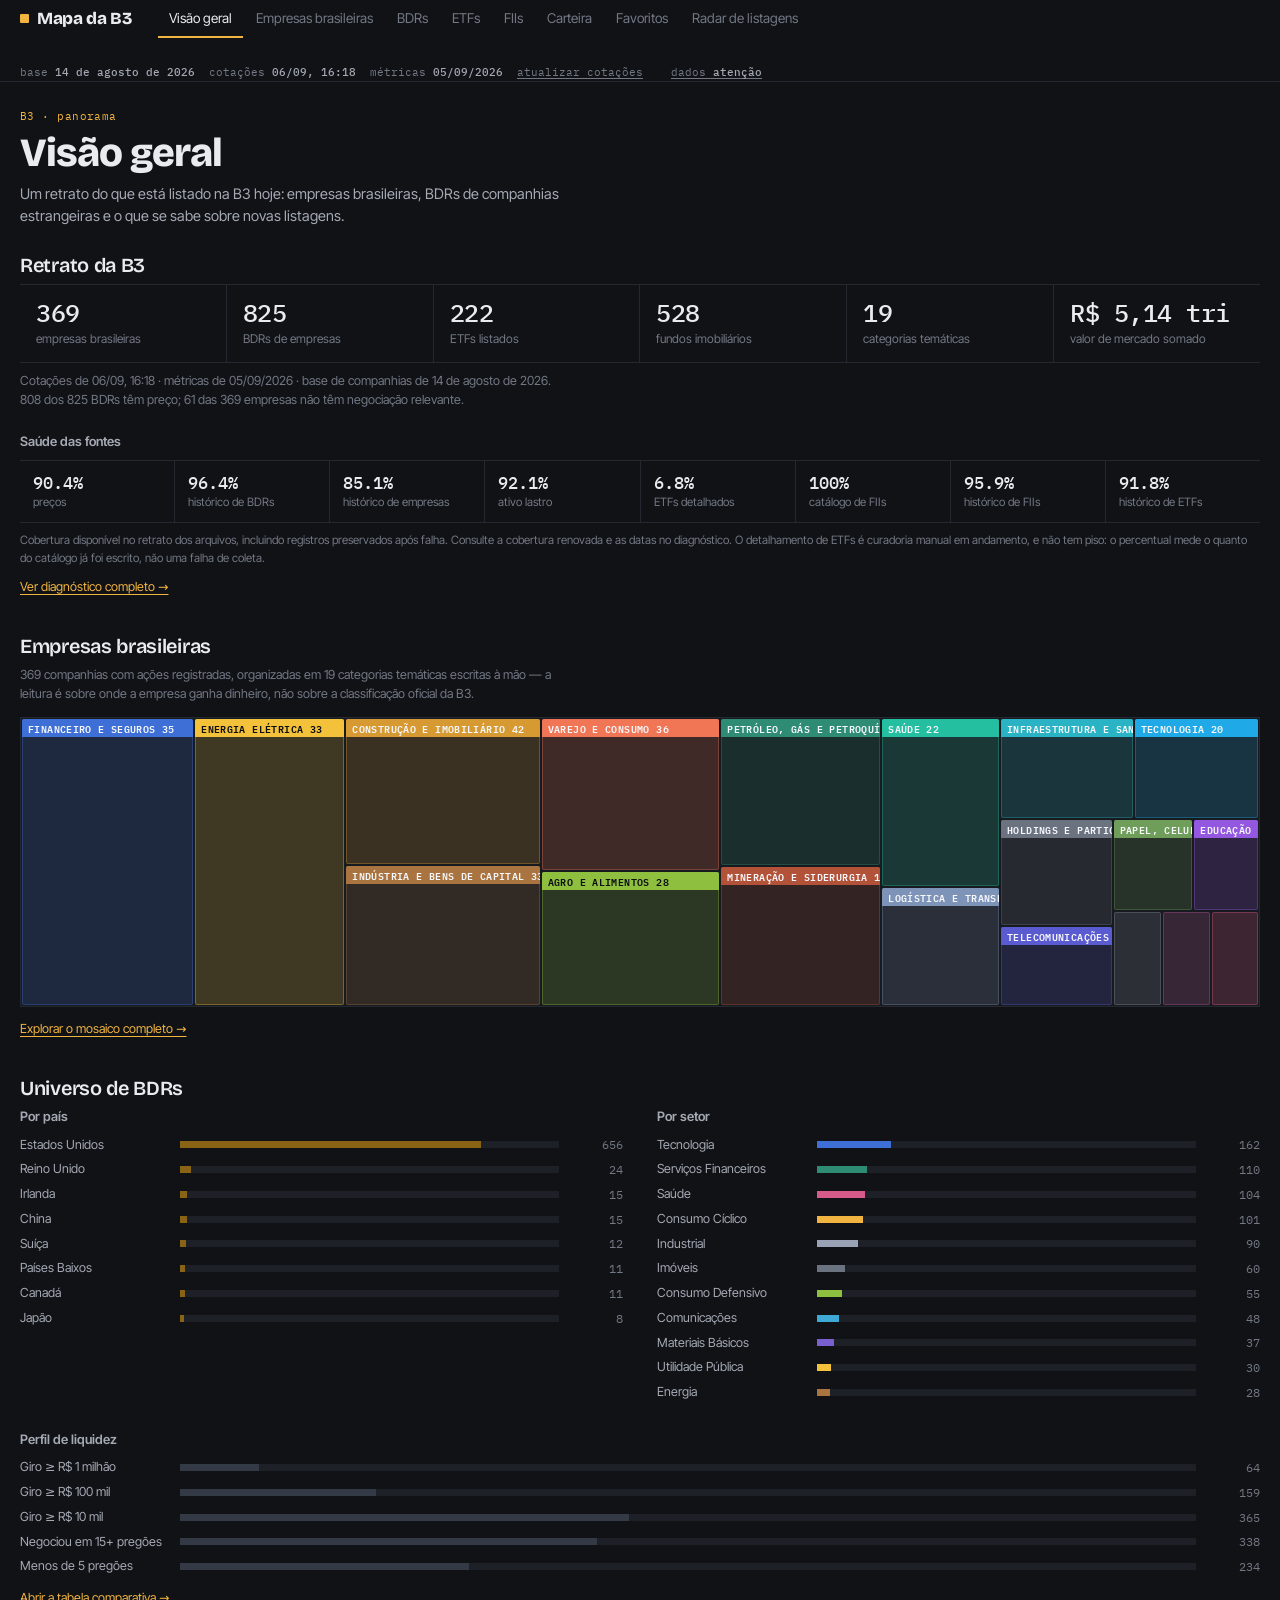
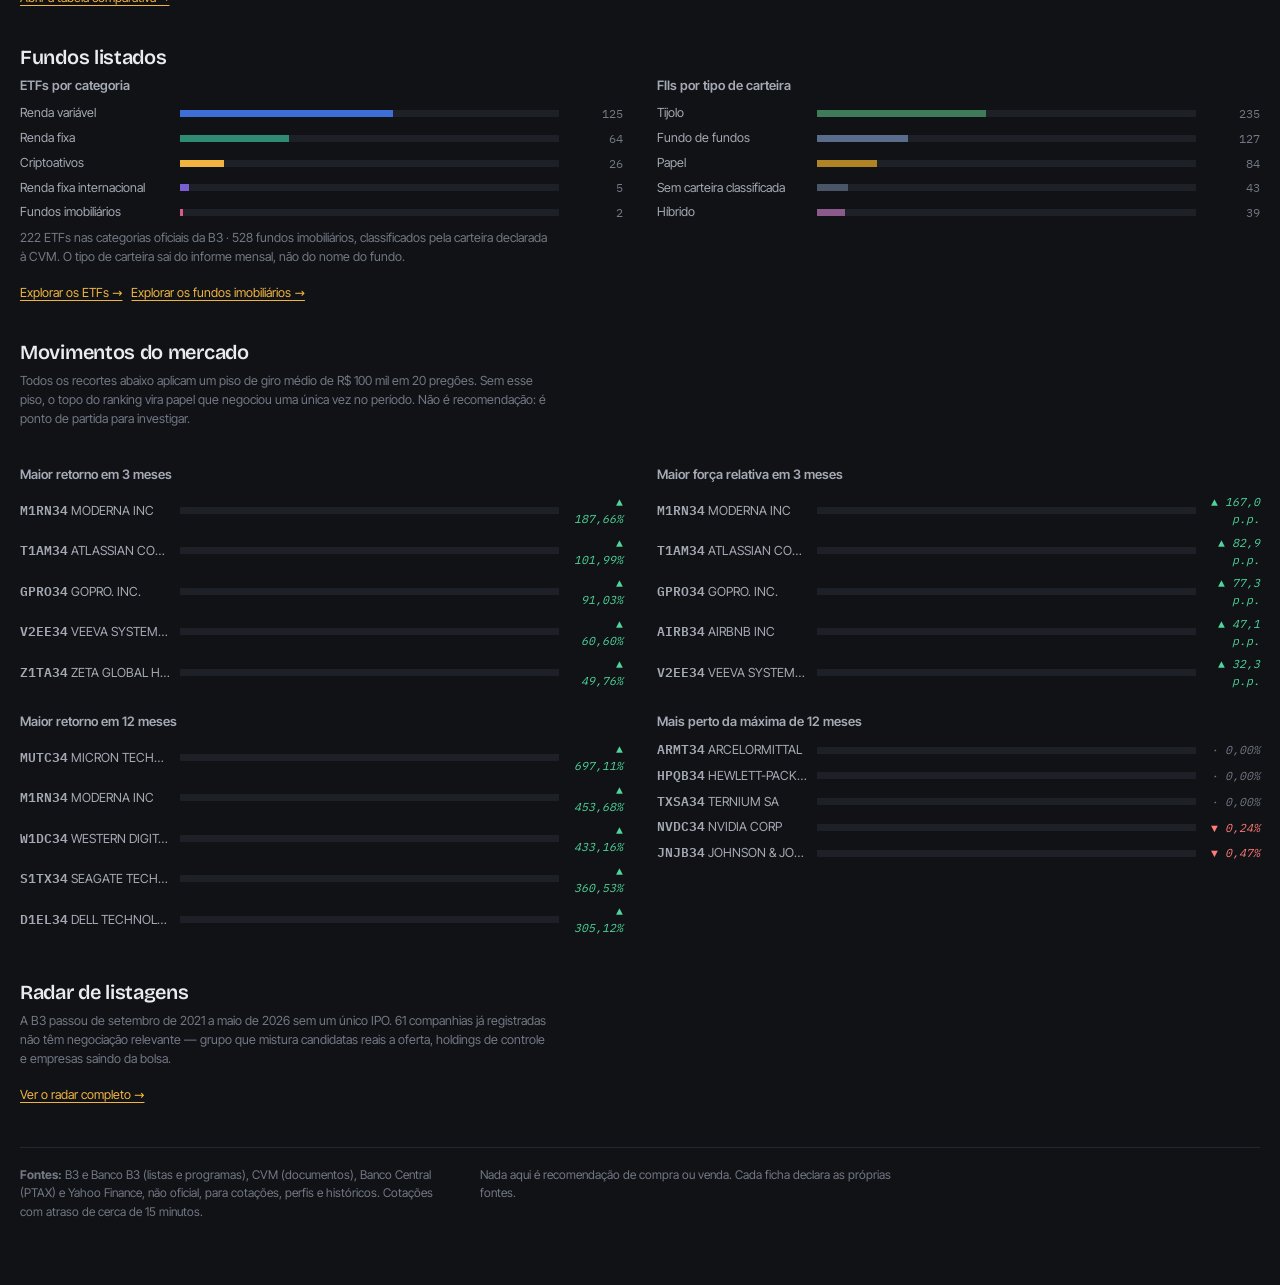
==== commit 2462fe3b: "junção por CNPJ oficial da B3: 96,6%, e a regra "nunca por nome" de volta A B3 expõe o CNPJ de cada " ====
--- a/index.html
+++ b/index.html
@@ -11655,7 +11655,7 @@
       l('Competência do informe', dia(x.informeEm), true) +
     '</dl>' + (typeof x.patrimonioLiquido === 'number' && x.patrimonioLiquido < 0 ? '<p class="fnt"><b>Patrimônio líquido negativo:</b> o fundo declarou passivo maior que ativo nesta competência.</p>' : '') +
       (v === null ? '' : '<p class="fnt">P/VP é derivado aqui, não publicado pelo fundo: preço de hoje sobre o valor patrimonial de ' + dia(x.informeEm) + '. O informe é mensal e atrasa, então os dois lados da conta não são do mesmo dia. Não é medida de preço justo.</p>')
-    : '<p class="fnt">Sem informe correspondente na CVM' + (x.cvmAmbiguo ? ': mais de um fundo declara o mesmo ISIN e não foi possível decidir qual é este sem risco de atribuir o patrimônio errado.' : '. Patrimônio, valor da cota e composição não estão disponíveis para este fundo.') + '</p>';
+    : '<p class="fnt">Sem informe correspondente na CVM. O fundo está identificado pelo CNPJ' + (x.cnpj ? ' ' + esc(x.cnpj) : '') + ', mas não aparece no informe mensal — patrimônio, valor da cota e composição não existem do outro lado.</p>';
 
   const m = metFii(ticker), prov = serieProventos(m), rend = distFii(x), rel = relativoFii(x);
   const historico = m ? '<dl class="kv">' +
@@ -11725,11 +11725,10 @@
     '</dl><p class="fnt">O segmento acima é o campo que o fundo preenche no informe, e está aqui por rastreabilidade — não é o que classifica o fundo nesta página. Ele deixa a maioria em "Multicategoria" ou "Outros" e chega a errar: o MXRF, fundo de papel, aparece nele como logística. A carteira declarada é que manda.</p></div>' +
     '<div class="bloco"><h3>Classificação e fontes</h3>' +
       '<p class="fnt">Lista: <a href="https://sistemaswebb3-listados.b3.com.br/fundsListedPage/" target="_blank" rel="noopener noreferrer">B3, consulta oficial de fundos listados</a>.<br>' +
+      'CNPJ: B3, consulta de fundos listados — é ele que liga este fundo ao informe da CVM, sem passar por nome.<br>' +
       'Patrimônio, composição e identificação: <a href="https://dados.cvm.gov.br/dataset/fii-doc-inf_mensal" target="_blank" rel="noopener noreferrer">CVM, informe mensal de FII</a>, competência de ' + dia(x.informeEm) + '.<br>' +
       'Ticker: sigla da B3 com o sufixo +11' + (x.tickerVerificado === false ? ', ainda sem confirmação de cotação positiva no Yahoo Finance' : ', verificado no Yahoo Finance') + '. Cotação e giro do dia: Yahoo Finance, fonte não oficial.</p>' +
-      (x.juncaoFraca ? '<p class="fnt"><b>Correspondência com a CVM verificada com folga menor.</b> O ISIN do informe aponta para a sigla deste fundo, mas o nome na CVM difere bastante do nome na B3, então a ligação foi aceita com menos margem que a das demais.</p>' : '') +
-      (x.juncaoVia === 'nome' ? '<p class="fnt"><b>Correspondência feita pelo nome, não pelo ISIN.</b> O ISIN deste fundo no informe da CVM está ausente ou aponta para outra sigla, então a ligação veio do nome oficial completo — exigindo dois termos distintivos, folga sobre o segundo colocado e um CNPJ que nenhum outro fundo reivindica. É a evidência mais fraca desta base; confira o CNPJ acima antes de usar o patrimônio para decidir algo.</p>' : '') +
-      (x.juncaoVia === 'complemento' ? '<p class="fnt">Correspondência conferida à mão em fonte oficial: <a href="' + esc(x.juncaoFonte) + '" target="_blank" rel="noopener noreferrer">documento do fundo</a>.</p>' : '') +
+      (x.juncaoVia === 'complemento' ? '<p class="fnt">CNPJ conferido à mão em fonte oficial: <a href="' + esc(x.juncaoFonte) + '" target="_blank" rel="noopener noreferrer">documento do fundo</a>.</p>' : '') +
       '<p class="fnt">Rendimento e histórico: Yahoo Finance (não oficial), a partir dos eventos de provento da série diária. Consulte sempre o relatório gerencial e o regulamento oficiais do fundo. Nada aqui é recomendação de compra ou venda.</p></div>';
   drw.classList.add('on'); dim.classList.add('on'); travaFundo();
   drw.querySelector('.x').onclick = fecha;
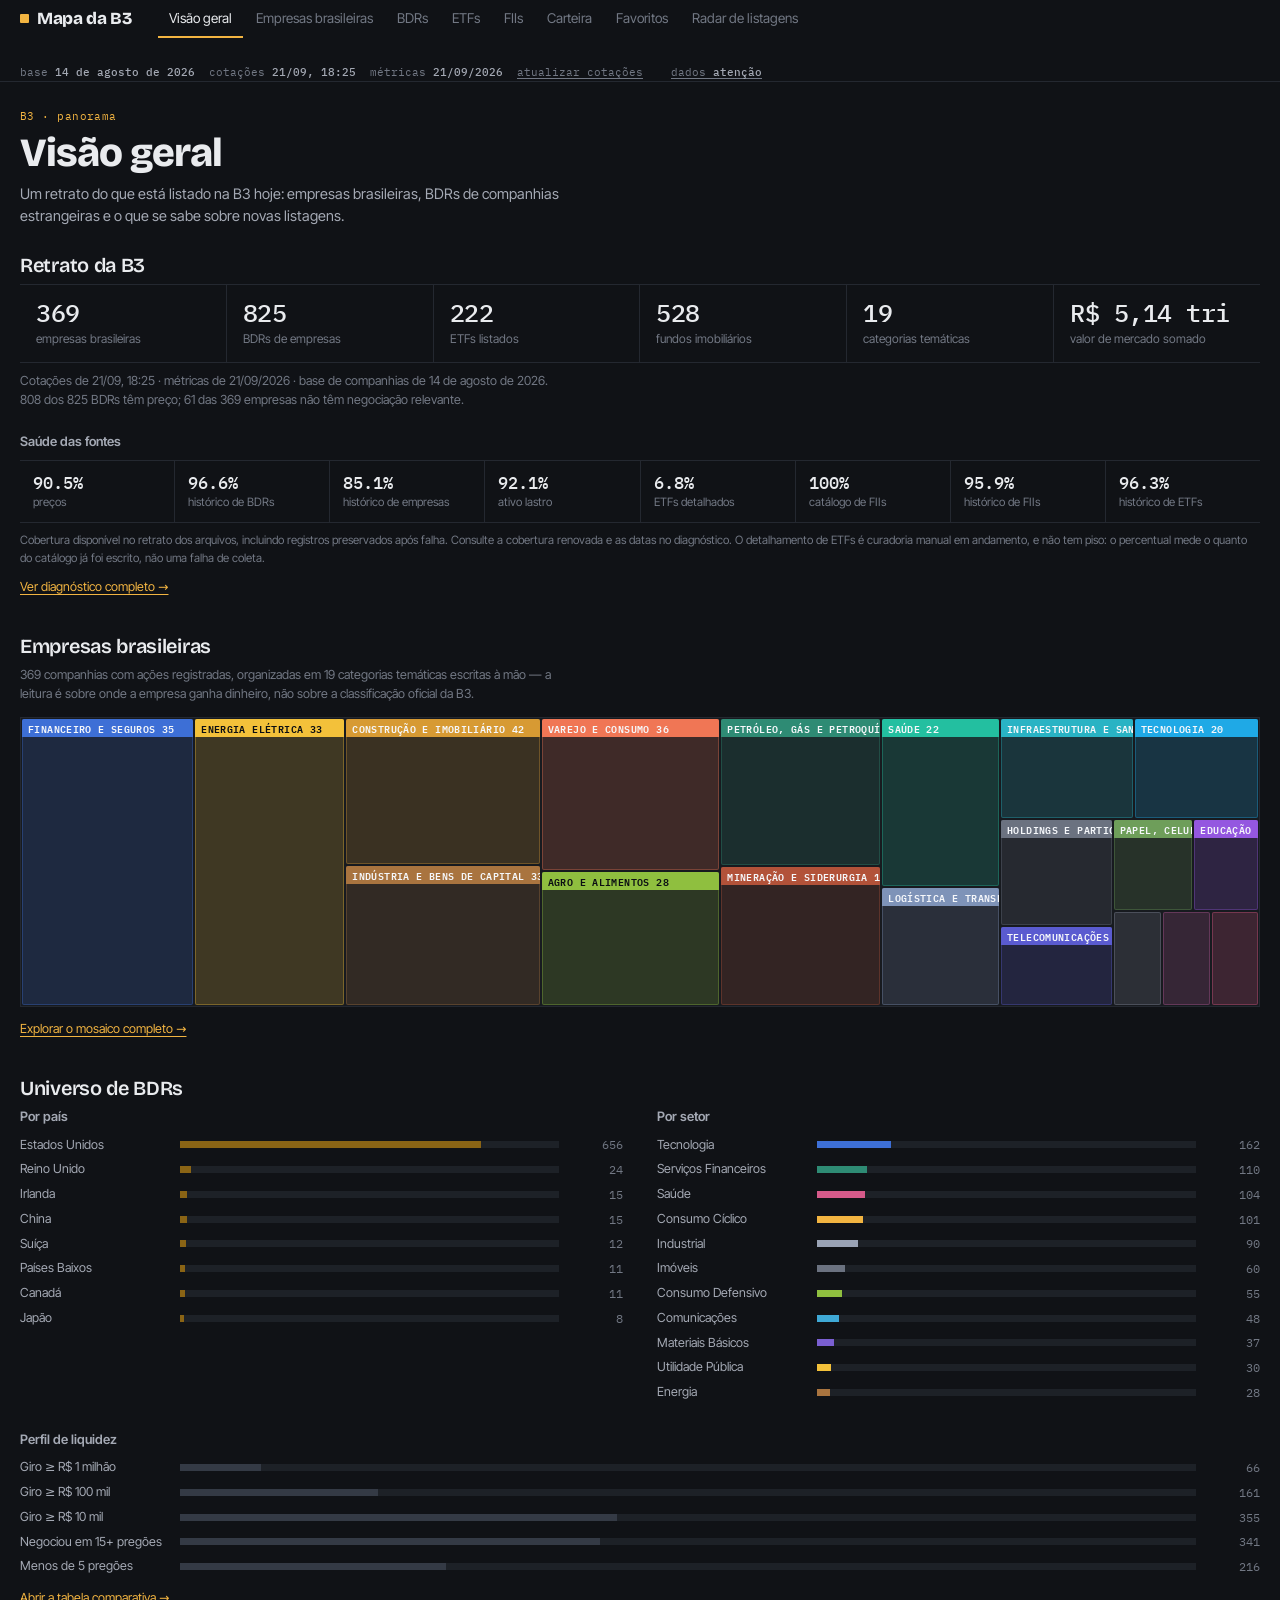
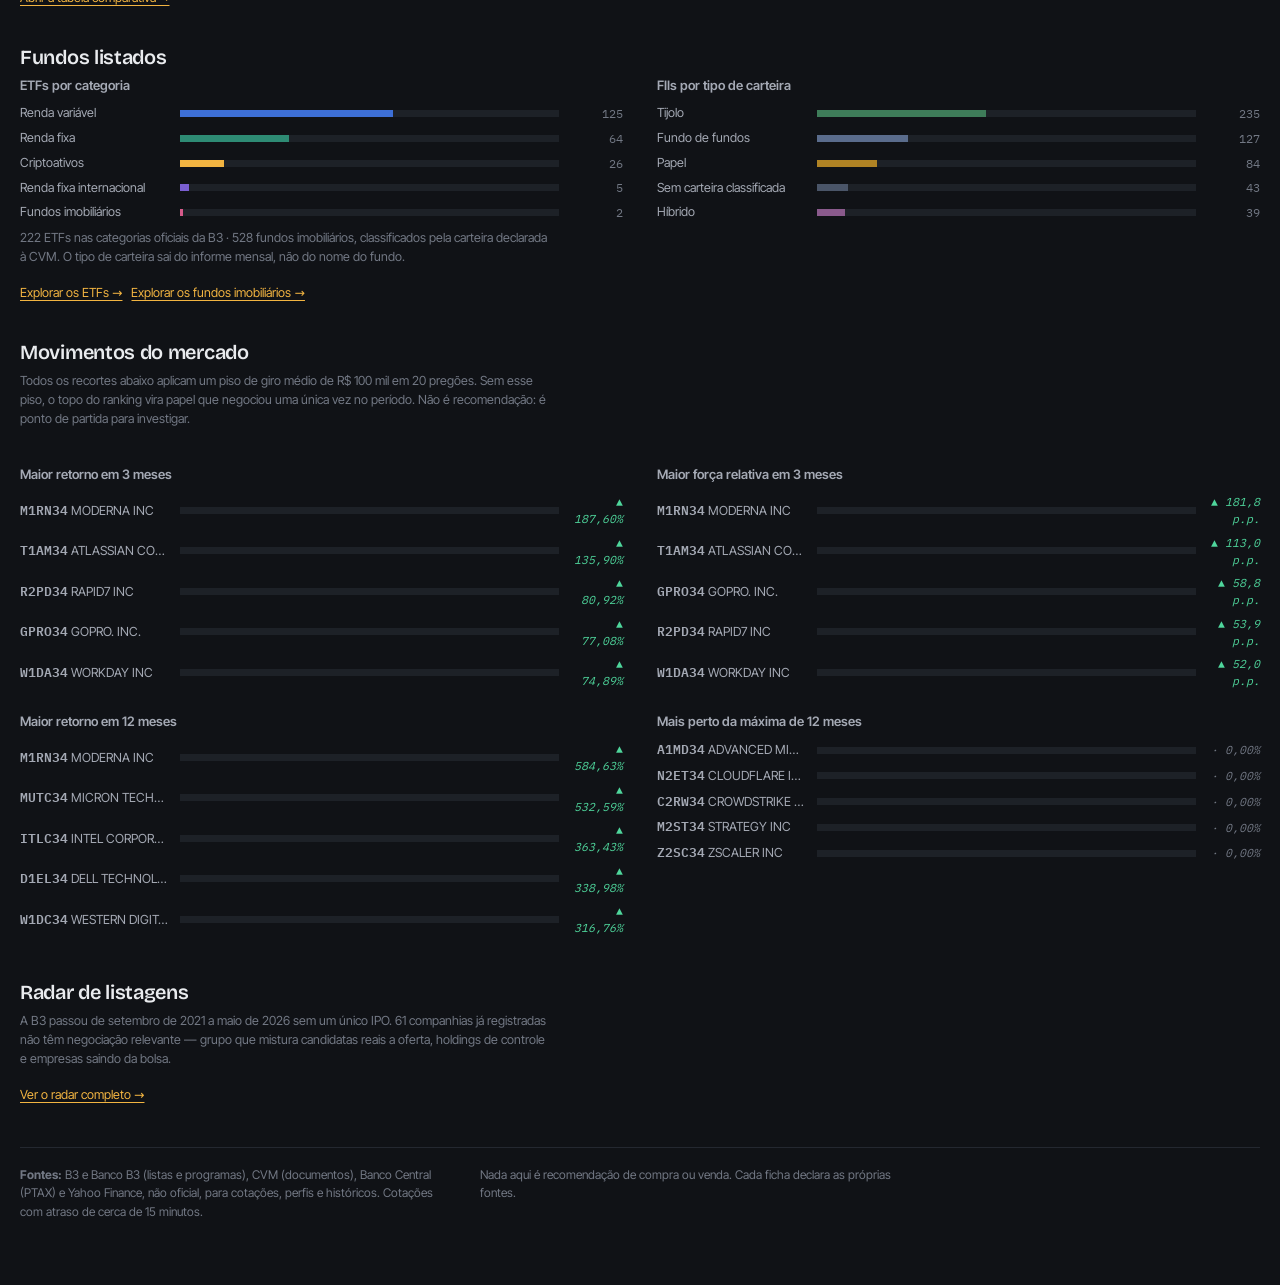
==== commit ec148166: "Adiciona FIIs, metricas de ETF/FII, revisao de bugs e atualiza dados Nova secao de Fundos Imobiliari" ====
--- a/index.html
+++ b/index.html
@@ -9958,7 +9958,7 @@
     : [];
   return {v, p: p.length === v.length ? p : [], d: datas};
 }
-const spark = m => {
+const spark = (m, tipo='preço ajustado') => {
   const s = serieSpark(m);
   if(!s) return '';
   const valores = s.v;
@@ -9966,8 +9966,8 @@
   const pts=valores.map((v,i)=>[(i/(valores.length-1)*w).toFixed(1),(h-4-(v-min)/faixa*(h-8)).toFixed(1)]);
   const d=pts.map((p,i)=>(i?'L':'M')+p.join(' ')).join(' '),base=(h-4-(100-min)/faixa*(h-8)).toFixed(1);
   const precos=s.p,datas=s.d;
-  const dados=esc(JSON.stringify({v:valores,p:precos,d:datas})),rot=precos.length?'Evolução do preço ajustado':'Evolução normalizada, base 100';
-  return `<div class="sparkBox" data-spark="${dados}"><svg class="spark" viewBox="0 0 ${w} ${h}" role="img" tabindex="0" aria-label="${rot}; use as setas para consultar os pontos"><path class="base" d="M0 ${base} L${w} ${base}"></path><path d="${d}"></path><line class="mira" x1="0" y1="4" x2="0" y2="68"></line><circle class="ponto" cx="0" cy="0" r="3.5"></circle><rect class="hit" width="${w}" height="${h}"></rect></svg><output class="sparkInfo"><span>Passe o mouse ou use as setas</span><span>${precos.length?'preço ajustado':'índice base 100'}</span></output></div>`;
+  const dados=esc(JSON.stringify({v:valores,p:precos,d:datas})),rot=precos.length?'Evolução do '+esc(tipo):'Evolução normalizada, base 100';
+  return `<div class="sparkBox" data-spark="${dados}"><svg class="spark" viewBox="0 0 ${w} ${h}" role="img" tabindex="0" aria-label="${rot}; use as setas para consultar os pontos"><path class="base" d="M0 ${base} L${w} ${base}"></path><path d="${d}"></path><line class="mira" x1="0" y1="4" x2="0" y2="68"></line><circle class="ponto" cx="0" cy="0" r="3.5"></circle><rect class="hit" width="${w}" height="${h}"></rect></svg><output class="sparkInfo"><span>Passe o mouse ou use as setas</span><span>${precos.length?esc(tipo):'índice base 100'}</span></output></div>`;
 };
 
 function mostraSpark(box,i){
@@ -10835,7 +10835,7 @@
   garante('metricasEmpresas','eventos');
   const cn = e.cnpj && e.cnpj.length > 5
     ? String(e.cnpj).padStart(14,'0').replace(/(\d{2})(\d{3})(\d{3})(\d{4})(\d{2})/,'$1.$2.$3/$4-$5') : '-';
-  lastFocus = document.activeElement;
+  if(!drw.classList.contains('on'))lastFocus = document.activeElement;
   st.ativo=cod;if(URL_ATIVA)sincronizaURL();
   drw.classList.remove('wide');
   drw.innerHTML = `
@@ -10925,7 +10925,7 @@
       ${l('Distância da máxima · 12m', fmtRet(m.dd252))}
     </dl>` : '';
 
-  lastFocus = document.activeElement;
+  if(!drw.classList.contains('on'))lastFocus = document.activeElement;
   st.ativo=ticker;if(URL_ATIVA)sincronizaURL();
   drw.classList.remove('wide');
   drw.innerHTML = `
@@ -10989,7 +10989,7 @@
 function abreComparacao(){
   const itens=[...COMPARAR].map(t=>BDR.find(b=>b.ticker===t)).filter(Boolean);if(itens.length<2)return;
   garante('analise');
-  lastFocus=document.activeElement;COMPARACAO_ABERTA=true;drw.classList.add('wide');drw.setAttribute('aria-label','Comparação de BDRs');
+  if(!drw.classList.contains('on'))lastFocus=document.activeElement;COMPARACAO_ABERTA=true;drw.classList.add('wide');drw.setAttribute('aria-label','Comparação de BDRs');
   drw.innerHTML=`<button class="x" aria-label="Fechar comparação">×</button><h2>Comparação de BDRs</h2><p class="rz">${itens.length} ativos selecionados, independentemente dos filtros. Indicadores separados, sem nota composta.</p><div id="cmpConteudo">${comparacaoHTML(itens)}</div>`;
   drw.classList.add('on');dim.classList.add('on');travaFundo();drw.querySelector('.x').onclick=fecha;drw.focus();
 }
@@ -11051,7 +11051,7 @@
   const box=$('saudeConteudo');if(box&&drw.classList.contains('on'))box.innerHTML=saudeHTML();
 }
 function abreSaude(){
-  lastFocus=document.activeElement;drw.classList.remove('wide');drw.setAttribute('aria-label','Saúde dos dados');
+  if(!drw.classList.contains('on'))lastFocus=document.activeElement;drw.classList.remove('wide');drw.setAttribute('aria-label','Saúde dos dados');
   drw.innerHTML='<button class="x" aria-label="Fechar saúde dos dados">×</button><h2>Saúde dos dados</h2><p class="rz">Cobertura, atualização e limites automáticos das fontes.</p><div id="saudeConteudo">'+saudeHTML()+'</div>';
   drw.classList.add('on');dim.classList.add('on');travaFundo();drw.querySelector('.x').onclick=fecha;drw.focus();
 }
@@ -11331,7 +11331,7 @@
     </dl>${spark(mE)}<p class="fnt">Série diária ajustada do Yahoo Finance, fonte não oficial. Mesma medida das abas de BDR e empresas, e comparável com elas — o ETF brasileiro não distribui com frequência, então série ajustada e série de preço coincidem.${mE.stale ? ' <b>Histórico preservado após falha na atualização.</b>' : ''}</p></div>`
     : (x.tickerVerificado === false ? '<div class="bloco"><h3>Histórico e liquidez</h3><p class="fnt">Fundo sem cotação confirmada, portanto sem histórico de retorno ou liquidez.</p></div>' : '');
 
-  lastFocus = document.activeElement;
+  if(!drw.classList.contains('on'))lastFocus = document.activeElement;
   st.ativo = ticker; if(URL_ATIVA) sincronizaURL();
   drw.classList.remove('wide');
   drw.innerHTML = `
@@ -11362,10 +11362,17 @@
    boot -- ela era 64% do peso de metricas.json e so aparece ao abrir uma
    ficha. Chegando, e mesclada em METRICAS: quem lê (serieSpark, spark) recebe
    o registro inteiro, como sempre recebeu. */
+let SERIES_BDR = null;
+function mesclaSeriesBdr(){
+  if(!SERIES_BDR || !COLETAS.metricasBdr)return;
+  if(isoCSV(SERIES_BDR.atualizadoEm)!==COLETAS.metricasBdr){concluiBase('seriesBdr',false);return;}
+  for(const [t,serie] of Object.entries(SERIES_BDR.series||{})) if(METRICAS[t]) Object.assign(METRICAS[t],serie);
+  concluiBase('seriesBdr',true);
+  return true;
+}
 function carregaSeriesBdr(){
   return fetch('metricas-series.json',{cache:'no-cache'}).then(r=>r.ok?r.json():Promise.reject()).then(d=>{
-    for(const [t,serie] of Object.entries(d.series||{})) if(METRICAS[t]) Object.assign(METRICAS[t],serie);
-    concluiBase('seriesBdr',true);tentaAtivo();
+    SERIES_BDR=d;if(mesclaSeriesBdr())tentaAtivo();
   }).catch(()=>{concluiBase('seriesBdr',false);});
 }
 function carregaMetricasEtfs(){
@@ -11666,7 +11673,7 @@
       l('Distância da máxima · 12 meses', typeof m.dd252 === 'number' ? fmtRet(m.dd252) : '<span class="na">—</span>') +
       l('Volatilidade anualizada · 21 pregões', typeof m.v21 === 'number' ? fmtPct1(m.v21) : '<span class="na">—</span>') +
       l('Histórico até', dia(m.dt), true) +
-    '</dl>' + spark(m) +
+    '</dl>' + spark(m, 'preço de fechamento') +
       '<p class="fnt">A série desta seção é o <b>preço de fechamento</b>, não o preço ajustado usado nas abas de BDR e empresas — em FII o ajuste retroativo do Yahoo se acumula com distribuições mensais, amortizações e emissões, e chega a marcar +713,7% num fundo cuja cota andou 0,3% no mesmo ano. Aqui as duas pernas do resultado aparecem separadas: variação da cota acima, distribuição no bloco anterior.</p>' +
       (m.stale ? '<p class="fnt"><b>Histórico preservado após falha na atualização.</b> Os números acima são da última coleta bem-sucedida.</p>' : '')
     : '<p class="fnt">' + (x.tickerVerificado === false ? 'Fundo sem cotação em bolsa, portanto sem histórico de retorno ou liquidez.' : 'Histórico ainda não carregado ou indisponível para este fundo.') + '</p>';
@@ -11691,7 +11698,7 @@
     ? composicaoFII(x) + '<p class="fnt">Composição declarada no informe de ' + dia(x.carteiraEm) + '. Dois terços ou mais numa classe definem o rótulo; abaixo disso o fundo é híbrido.</p>'
     : '<p class="fnt">' + esc(FOCO_TIPO_FII[SEM_TIPO]) + '</p>';
 
-  lastFocus = document.activeElement;
+  if(!drw.classList.contains('on'))lastFocus = document.activeElement;
   st.ativo = ticker; if(URL_ATIVA) sincronizaURL();
   drw.classList.remove('wide');
   drw.innerHTML = '<button class="x" aria-label="Fechar ficha">×</button>' +
@@ -11713,7 +11720,7 @@
       (rel.dist ? ' Fundos que distribuíram mais que o próprio preço ficam fora da mediana: estão devolvendo capital e puxariam o grupo inteiro.' : '') +
       ' Mediana, não média, e não é ranking nem recomendação.</p></div>' : '') +
     '<div class="bloco"><h3>Histórico e liquidez</h3>' + historico +
-      '<p class="fnt">Yahoo Finance, série diária ajustada, fonte não oficial.</p></div>' +
+      '<p class="fnt">Yahoo Finance, série diária de preço de fechamento, fonte não oficial.</p></div>' +
     '<div class="bloco"><h3>Patrimônio</h3>' + patrimonio + '</div>' +
     '<div class="bloco"><h3>Identificação</h3><dl class="kv">' +
       l('Nome do fundo', esc(x.nome), true) +
@@ -12038,7 +12045,13 @@
     const ticker=typeof x?.ticker==='string'?x.ticker.trim().toUpperCase():'',qtd=Number(x?.qtd),pm=Number(x?.pm);
     if(/^[A-Z0-9]{5,10}$/.test(ticker)&&Number.isFinite(qtd)&&qtd>0&&Number.isFinite(pm)&&pm>0)unicos.set(ticker,{ticker,qtd,pm});
   });
-  return [...unicos.values()];
+  const posicoes=[...unicos.values()];
+  if(!custoCarteiraValido(posicoes))throw new Error('Valores da carteira excedem o limite numérico.');
+  return posicoes;
+}
+function custoCarteiraValido(posicoes){
+  let total=0;
+  return posicoes.every(x=>Number.isFinite(x.qtd*x.pm)&&Number.isFinite(total+=x.qtd*x.pm));
 }
 function numeroCarteira(v){
   const s=String(v??'').trim().replace(/\s/g,'');if(!s)return NaN;
@@ -12052,7 +12065,7 @@
 /* PBKDF2 alto de proposito: o arquivo fica num repositorio publico, entao a
    unica defesa contra forca bruta e o custo de cada tentativa. */
 const SYNC_ITERACOES = 310000;
-const b64 = b => btoa(String.fromCharCode(...new Uint8Array(b)));
+const b64 = b => {const a=new Uint8Array(b);let s='';for(let i=0;i<a.length;i+=8192)s+=String.fromCharCode(...a.subarray(i,i+8192));return btoa(s);};
 const deB64 = t => Uint8Array.from(atob(t), c => c.charCodeAt(0));
 
 async function chaveSync(senha, salt){
@@ -12064,18 +12077,23 @@
   const salt = crypto.getRandomValues(new Uint8Array(16)), iv = crypto.getRandomValues(new Uint8Array(12));
   const chave = await chaveSync(senha, salt);
   const claro = new TextEncoder().encode(JSON.stringify(posicoes));
+  if(claro.length>1048576)throw new Error('A carteira excede o limite de 1 MiB.');
   const dados = await crypto.subtle.encrypt({name:'AES-GCM', iv}, chave, claro);
   return {versao:1, cifrado:true, algoritmo:'AES-GCM-256 + PBKDF2-SHA256', iteracoes:SYNC_ITERACOES,
     salt:b64(salt), iv:b64(iv), dados:b64(dados), geradoEm:new Date().toISOString(),
     aviso:'Conteúdo cifrado. Sem a senha não há como ler, e não existe recuperação.'};
 }
 async function decifraCarteira(senha, arq){
-  if(!arq || arq.cifrado !== true || !arq.salt || !arq.iv || !arq.dados) throw new Error('arquivo não é uma carteira cifrada');
-  const it = Number.isInteger(arq.iteracoes) && arq.iteracoes > 0 ? arq.iteracoes : SYNC_ITERACOES;
+  if(!arq || arq.versao!==1 || arq.cifrado!==true || arq.algoritmo!=='AES-GCM-256 + PBKDF2-SHA256' || arq.iteracoes!==SYNC_ITERACOES)throw new Error('Formato ou parâmetros da carteira cifrada inválidos.');
+  const campos=[arq.salt,arq.iv,arq.dados];
+  if(campos.some(t=>typeof t!=='string'||!t.length||t.length>1398128||t.length%4!==0||!/^[A-Za-z0-9+/]*={0,2}$/.test(t)))throw new Error('Conteúdo cifrado inválido ou grande demais.');
+  const salt=deB64(arq.salt),iv=deB64(arq.iv),dados=deB64(arq.dados);
+  if(salt.length!==16||iv.length!==12||dados.length<16||dados.length>1048592)throw new Error('Tamanho da carteira cifrada inválido.');
+  const it = arq.iteracoes;
   const base = await crypto.subtle.importKey('raw', new TextEncoder().encode(senha), 'PBKDF2', false, ['deriveKey']);
-  const chave = await crypto.subtle.deriveKey({name:'PBKDF2', salt:deB64(arq.salt), iterations:it, hash:'SHA-256'},
+  const chave = await crypto.subtle.deriveKey({name:'PBKDF2', salt, iterations:it, hash:'SHA-256'},
     base, {name:'AES-GCM', length:256}, false, ['decrypt']);
-  const claro = await crypto.subtle.decrypt({name:'AES-GCM', iv:deB64(arq.iv)}, chave, deB64(arq.dados));
+  const claro = await crypto.subtle.decrypt({name:'AES-GCM', iv}, chave, dados);
   /* leCarteira() valida de novo: o que veio do arquivo nao e mais confiavel
      que o que veio do localStorage. */
   return leCarteira(JSON.parse(new TextDecoder().decode(claro)));
@@ -12103,7 +12121,9 @@
 function totaisCarteira(posicoes=CARTEIRA){
   let investido=0,atual=0,custoCotado=0,cotados=0;
   posicoes.forEach(x=>{const custo=x.qtd*x.pm,r=cot(x.ticker);investido+=custo;if(r){atual+=x.qtd*r.p;custoCotado+=custo;cotados++;}});
-  return {investido,atual,custoCotado,cotados,resultado:atual-custoCotado,retorno:custoCotado>0?(atual/custoCotado-1)*100:null};
+  const finito=v=>Number.isFinite(v)?v:null,resultado=finito(atual-custoCotado);
+  return {investido:finito(investido),atual:finito(atual),custoCotado:finito(custoCotado),cotados,resultado,
+    retorno:Number.isFinite(atual)&&Number.isFinite(custoCotado)&&custoCotado>0?finito((atual/custoCotado-1)*100):null};
 }
 function resultadoCarteira(v,percentual=false){
   if(!Number.isFinite(v))return '<span class="na">—</span>';
@@ -12153,11 +12173,11 @@
   CARTEIRA_EDITANDO=ticker;$('carteiraTicker').value=ticker;$('carteiraTicker').disabled=true;$('carteiraQtd').value=String(x.qtd).replace('.',',');$('carteiraPm').value=String(x.pm).replace('.',',');$('salvaPosicao').textContent='Salvar alterações';$('cancelaPosicao').classList.remove('hide');$('carteiraQtd').focus();
 }
 function removePosicao(ticker){
-  CARTEIRA=CARTEIRA.filter(x=>x.ticker!==ticker);salvaCarteira();AVISO_CARTEIRA=ticker+' removido da carteira.';if(CARTEIRA_EDITANDO===ticker)limpaFormCarteira();renderCarteira();
+  CARTEIRA=CARTEIRA.filter(x=>x.ticker!==ticker);if(salvaCarteira())AVISO_CARTEIRA=ticker+' removido da carteira.';if(CARTEIRA_EDITANDO===ticker)limpaFormCarteira();renderCarteira();
 }
 function abrePosicao(ticker){
   const a=ativoCarteira(ticker);if(!a)return;
-  if(a.cod)abre(a.cod);else if(a.tipo==='BDR')abreBDR(ticker);else if(a.tipo==='ETF')abreETF(ticker);
+  if(a.cod)abre(a.cod);else if(a.tipo==='BDR')abreBDR(ticker);else if(a.tipo==='ETF')abreETF(ticker);else if(a.tipo==='FII')abreFII(ticker);
 }
 /* Ticker da B3 tem quatro caracteres e um ou dois digitos: cobre acao
    brasileira (PETR4), unit (TAEE11), BDR (AAPL34) e ETF (BOVA11). */
@@ -12420,6 +12440,7 @@
 $('clearFii').onclick=()=>{limpaFiltrosFII();$('qFii').focus();};
 
 const syncMsg = t => { $('syncMsg').textContent = t; };
+let SYNC_PEDIDO=0;
 $('syncExporta').onclick = async () => {
   const senha = $('syncSenha').value;
   if(senha.length < 8) return syncMsg('Escolha uma senha de pelo menos 8 caracteres. Ela não é guardada, e sem ela o arquivo não volta.');
@@ -12431,6 +12452,8 @@
   }catch(e){ syncMsg('Não foi possível cifrar: ' + e.message); }
 };
 $('syncImporta').onclick = async () => {
+  const pedido=++SYNC_PEDIDO;
+  $('syncPreview').innerHTML = '';
   const senha = $('syncSenha').value;
   if(!senha) return syncMsg('Informe a senha usada para gerar o arquivo.');
   syncMsg('Buscando carteira.json…');
@@ -12438,16 +12461,20 @@
   let arq;
   try{
     const r = await fetch('carteira.json', {cache:'no-cache'});
+    if(pedido!==SYNC_PEDIDO)return;
     if(!r.ok) return syncMsg(r.status === 404
       ? 'Não há carteira.json publicado ainda. Gere o arquivo cifrado neste computador e commite antes de restaurar no outro.'
       : 'Não foi possível baixar o carteira.json (HTTP ' + r.status + ').');
     arq = await r.json();
-  }catch(e){ return syncMsg('Não foi possível ler o carteira.json: ' + e.message); }
+  }catch(e){ if(pedido===SYNC_PEDIDO)syncMsg('Não foi possível ler o carteira.json: ' + e.message);return; }
+  if(pedido!==SYNC_PEDIDO)return;
   let nova;
   try{ nova = await decifraCarteira(senha, arq); }
-  catch{ return syncMsg('Senha incorreta, ou o arquivo não corresponde a esta senha. Nada foi alterado.'); }
+  catch{ if(pedido===SYNC_PEDIDO)syncMsg('Senha incorreta ou arquivo inválido, incompatível ou adulterado. Nada foi alterado.');return; }
+  if(pedido!==SYNC_PEDIDO)return;
   if(!nova.length) return syncMsg('O arquivo decifrou, mas não tem posição válida. Nada foi alterado.');
   const d = comparaCarteiras(CARTEIRA, nova);
+  const origem=JSON.stringify(CARTEIRA);
   /* Confirmacao explicita: substituir e destrutivo, e o local pode ser o novo. */
   $('syncPreview').innerHTML = '<p class="fnt">O arquivo tem <b>' + nova.length + '</b> posições, gerado em ' + esc(String(arq.geradoEm || '').slice(0, 10).split('-').reverse().join('/')) + '.'
     + (d.entram.length ? ' Entram: <b>' + d.entram.map(esc).join(', ') + '</b>.' : '')
@@ -12456,6 +12483,9 @@
     + (!d.entram.length && !d.saem.length && !d.mudam.length ? ' É igual à carteira deste navegador.' : '')
     + '</p><p style="margin:8px 0 0"><button class="btn" id="syncConfirma">Substituir a carteira deste navegador</button></p>';
   $('syncConfirma').onclick = () => {
+    if(pedido!==SYNC_PEDIDO)return;
+    if(JSON.stringify(CARTEIRA)!==origem){$('syncPreview').innerHTML='';syncMsg('A carteira mudou desde a prévia. Restaure o arquivo novamente para conferir as diferenças atualizadas.');return;}
+    SYNC_PEDIDO++;
     CARTEIRA = nova; salvaCarteira(); render();
     syncMsg(nova.length + ' posições restauradas neste navegador.');
     $('syncPreview').innerHTML = '';
@@ -12481,8 +12511,9 @@
   if(!/^[A-Z0-9]{5,10}$/.test(ticker)){AVISO_CARTEIRA='Informe um ticker válido, como PETR4, AAPL34 ou BOVA11.';renderCarteira();return;}
   if(!a){AVISO_CARTEIRA='Ticker não encontrado nas bases carregadas. Confira o código ou aguarde o carregamento dos catálogos.';renderCarteira();return;}
   if(!Number.isFinite(qtd)||qtd<=0||!Number.isFinite(pm)||pm<=0){AVISO_CARTEIRA='Quantidade e preço médio precisam ser números maiores que zero.';renderCarteira();return;}
+  if(!custoCarteiraValido([...CARTEIRA.filter(x=>x.ticker!==ticker),{qtd,pm}])){AVISO_CARTEIRA='O custo da posição ou da carteira excede o limite numérico. Reduza os valores.';renderCarteira();return;}
   const nova={ticker,qtd,pm},i=CARTEIRA.findIndex(x=>x.ticker===ticker);if(i>=0)CARTEIRA[i]=nova;else CARTEIRA.push(nova);
-  salvaCarteira();AVISO_CARTEIRA=ticker+(i>=0?' atualizado.':' adicionado à carteira.');limpaFormCarteira();renderCarteira();
+  if(salvaCarteira())AVISO_CARTEIRA=ticker+(i>=0?' atualizado.':' adicionado à carteira.');limpaFormCarteira();renderCarteira();
 };
 $('carteiraTicker').addEventListener('input',ev=>{ev.target.value=ev.target.value.toUpperCase().replace(/[^A-Z0-9]/g,'');});
 $('cancelaPosicao').onclick=()=>{limpaFormCarteira();AVISO_CARTEIRA='Edição cancelada.';renderCarteira();$('carteiraTicker').focus();};
@@ -12617,6 +12648,7 @@
     .then(d => {
       METRICAS = d.metricas || {};
       COLETAS.metricasBdr=isoCSV(d.atualizadoEm);
+      mesclaSeriesBdr();
       PARES_INDUSTRIA = {};
       if(d.atualizadoEm){
         METRICA_TS = new Date(d.atualizadoEm).toLocaleDateString('pt-BR', {day:'2-digit',month:'2-digit',year:'numeric'});
@@ -12715,6 +12747,12 @@
   drw.classList.remove('wide');
   st.ativo=null;if(URL_ATIVA)sincronizaURL();
   if(lastFocus && document.body.contains(lastFocus)) lastFocus.focus();
+  else if(lastFocus){
+    const origem=lastFocus.closest?.('[data-pos-abre],[data-fav-abre]'),t=origem?.dataset.posAbre||origem?.dataset.favAbre;
+    const novo=t&&[...document.querySelectorAll('[data-pos-abre],[data-fav-abre]')].find(b=>(b.dataset.posAbre||b.dataset.favAbre)===t);
+    const destino=novo||(st.sec==='carteira'?$('carteiraTicker'):st.sec==='favoritos'?$('favoritosLista'):$('secTitulo'));
+    if(destino){if(!novo&&st.sec!=='carteira')destino.setAttribute('tabindex','-1');destino.focus();}
+  }
   lastFocus = null;
 }
 dim.onclick = fecha;
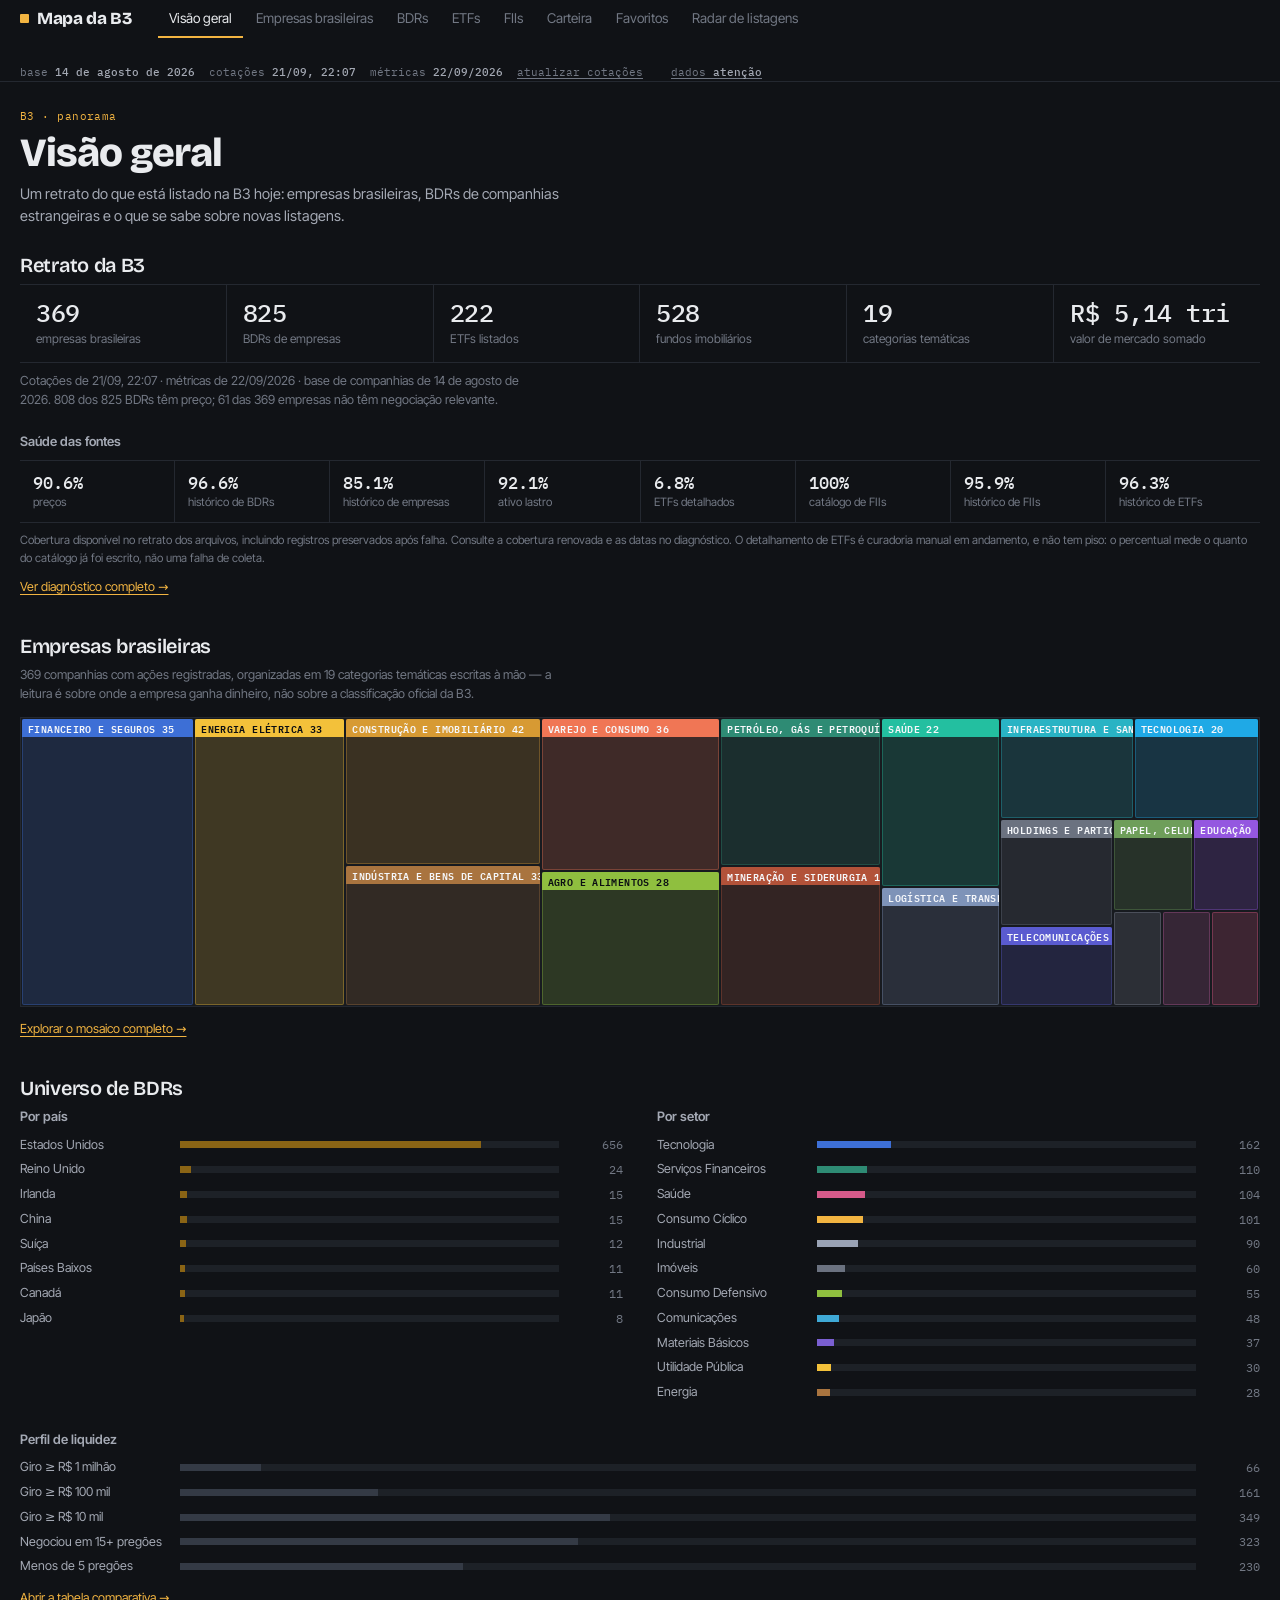
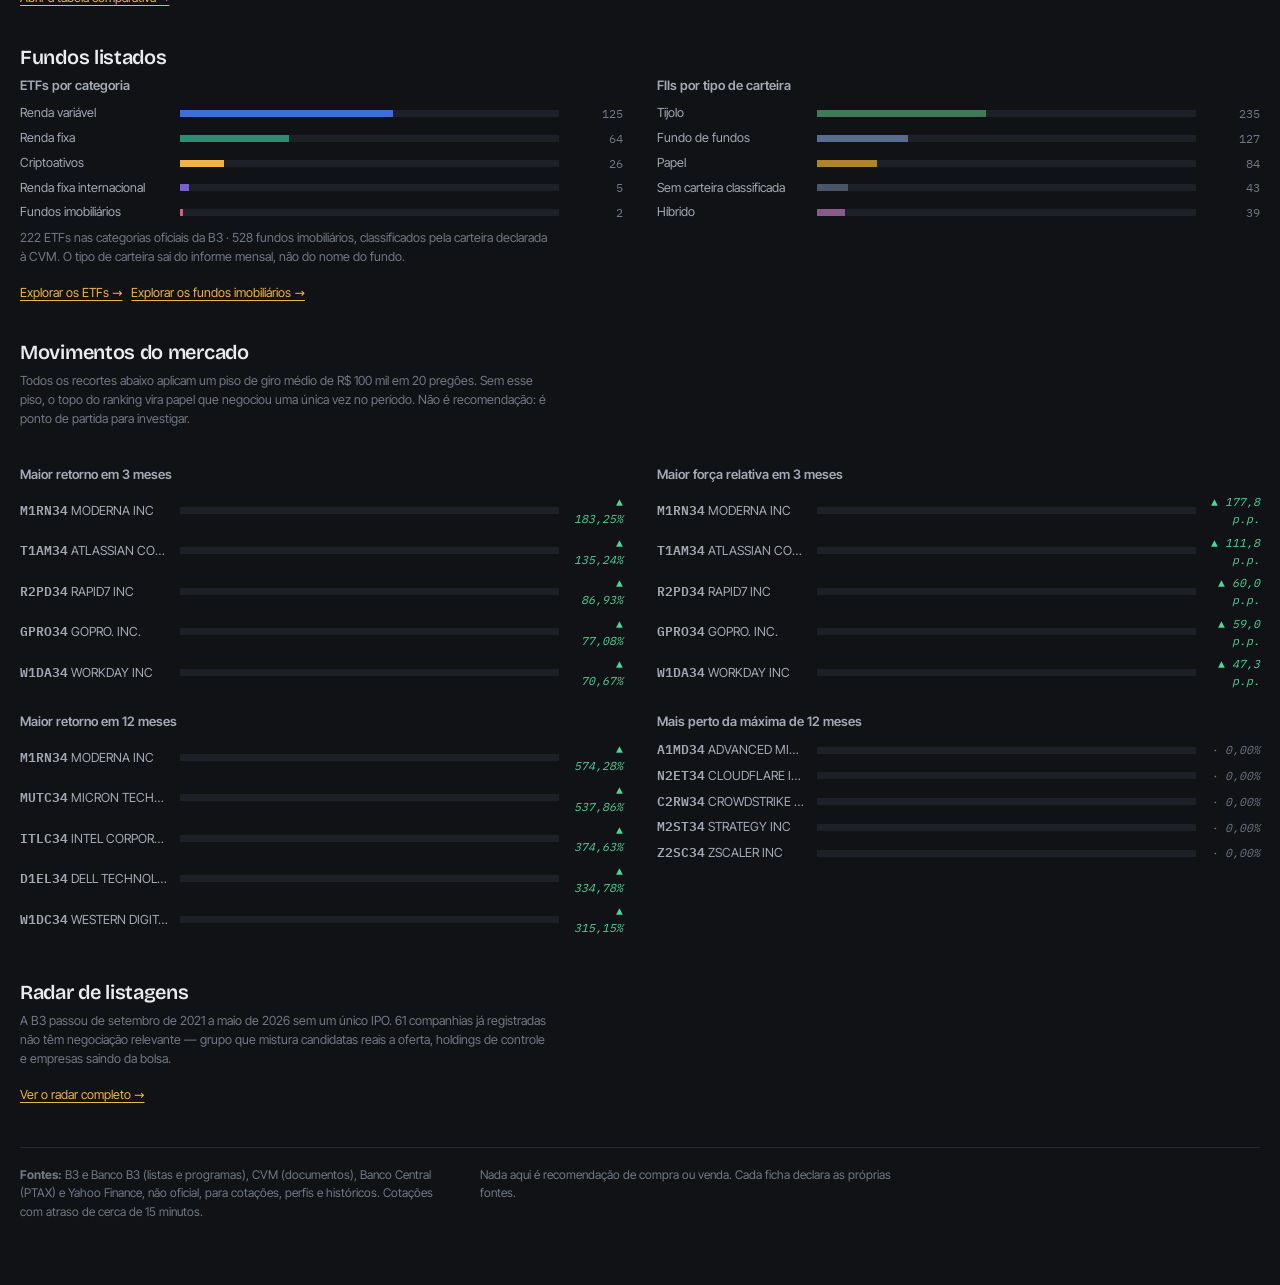
==== commit c91950a3: "Corrige ficha de empresa, que nao abria por funcao removida cotacoesHTML() foi apagada em 5c24f25 e " ====
--- a/index.html
+++ b/index.html
@@ -10368,11 +10368,6 @@
     <tbody>${linhas}</tbody></table></div>`;
 }
 
-function tabelaBDR(list){
-  if(!list.length) return VAZIO_BDR;
-  return molduraBDR(list.map(linhaBDR).join(''));
-}
-
 /* 825 linhas a 26 nos cada dao 21 mil nos, e monta-las de uma vez custa cerca
    de 200 ms com layout -- a cada tecla da busca e a cada clique de coluna.
    Duas correcoes, nesta ordem de importancia:
@@ -10798,6 +10793,25 @@
 function atualizaEventosFicha(){
   const box=$('eventosFicha');if(box&&drw.classList.contains('on')&&E.some(e=>e.cod===st.ativo))box.innerHTML=eventosEmpresaHTML(st.ativo);
 }
+/* Empresa pode ter varias classes (PETR3/PETR4): a ficha lista todas e diz qual
+   alimenta mosaico e card. A variacao do dia so aparece quando o papel negociou
+   hoje -- senao seria a variacao de um pregao antigo lida como se fosse de agora. */
+function cotacoesHTML(e){
+  const ts=classes(e);
+  if(!ts.length)return '<div class="bloco"><h3>Cotações</h3><p class="fnt">Companhia sem código de negociação na base. Registro na B3 não implica negociação.</p></div>';
+  const ref=refPreco(e);
+  if(!ref)return '<div class="bloco"><h3>Cotações</h3><p class="fnt">Sem cotação disponível para '+(ts.length>1?'nenhuma das classes':'esta classe')+'. Ausência de preço não é preço zero.</p></div>';
+  const varias=ts.filter(t=>cot(t)).length>1;
+  const linhas=ts.map(t=>{
+    const p=cot(t),marca=varias&&ref.tk===t?' · referência':'';
+    return `<dt>${esc(t)}${marca}</dt><dd>${p?fmtPreco(p.p)+(negociouHoje(p)?' '+fmtVar(p.v):''):'<span class="na">sem cotação</span>'}</dd>`;
+  }).join('');
+  return `<div class="bloco"><h3>Cotações</h3><dl class="kv">${linhas}
+    <dt>Giro do dia · ${esc(ref.tk)}</dt><dd>${fmtGiro(ref.giro)}</dd>
+    <dt>Último negócio · ${esc(ref.tk)}</dt><dd class="tx">${dataNegocio(ref)}</dd></dl>
+    ${negociouHoje(ref)?'':'<p class="fnt">Sem negócio hoje: o preço acima é o último conhecido, não uma cotação corrente.</p>'}
+    <p class="fnt">Yahoo Finance, atraso de ~15 min.${PRECO_TS?' Consultada em '+PRECO_TS+'.':''}${varias?' A classe marcada como referência é a de maior volume no dia: é ela que alimenta o mosaico e o preço do card.':''}</p></div>`;
+}
 function metricasEmpresaHTML(e){
   const m=metEmp(e.cod);
   if(!m)return '<div class="bloco"><h3>Desempenho e negociabilidade</h3><p class="fnt">Histórico ajustado indisponível ou insuficiente. Ausência de dados não significa retorno zero.</p></div>';
@@ -10840,7 +10854,7 @@
   drw.classList.remove('wide');
   drw.innerHTML = `
     <button class="x" aria-label="Fechar ficha">×</button>
-    <span class="pill" style="background:${e.cor};color:${txOn(e.cor)}">${e.macroL}</span>
+    <span class="selo" style="background:${e.cor};color:${txOn(e.cor)}">${e.macroL}</span>
     <h2>${e.pregao}</h2>
     <div class="rz">${e.nome}</div>
     ${botaoFavFicha(tickerFavorito(e))}
@@ -12739,6 +12753,15 @@
 carregaMetricas();
 carregaSaude();
 
+/* Um render assincrono pode trocar a origem enquanto a ficha esta aberta: base
+   que chega, cauda da tabela que termina, favorito que muda. Os seis pontos de
+   abertura carregam o proprio identificador num data-*, entao a volta do foco e
+   a mesma regra para todos -- reencontra pelo identificador e so cai na secao
+   quando o item sumiu mesmo do recorte. Antes so carteira e favoritos voltavam,
+   e quem navegava o mosaico por teclado perdia o lugar entre 369 blocos. */
+const ORIGENS = ['data-pos-abre','data-fav-abre','data-cod','data-tk','data-te','data-tf'];
+const SELETOR_ORIGEM = ORIGENS.map(a => '[' + a + ']').join(',');
+const idOrigem = el => { for(const a of ORIGENS){ const v = el.getAttribute?.(a); if(v) return a + '=' + v; } return null; };
 function fecha(){
   COMPARACAO_ABERTA=false;drw.setAttribute('aria-label','Ficha do ativo');
   drw.classList.remove('on');
@@ -12748,8 +12771,8 @@
   st.ativo=null;if(URL_ATIVA)sincronizaURL();
   if(lastFocus && document.body.contains(lastFocus)) lastFocus.focus();
   else if(lastFocus){
-    const origem=lastFocus.closest?.('[data-pos-abre],[data-fav-abre]'),t=origem?.dataset.posAbre||origem?.dataset.favAbre;
-    const novo=t&&[...document.querySelectorAll('[data-pos-abre],[data-fav-abre]')].find(b=>(b.dataset.posAbre||b.dataset.favAbre)===t);
+    const origem=lastFocus.closest?.(SELETOR_ORIGEM),id=origem&&idOrigem(origem);
+    const novo=id&&[...document.querySelectorAll(SELETOR_ORIGEM)].find(b=>idOrigem(b)===id);
     const destino=novo||(st.sec==='carteira'?$('carteiraTicker'):st.sec==='favoritos'?$('favoritosLista'):$('secTitulo'));
     if(destino){if(!novo&&st.sec!=='carteira')destino.setAttribute('tabindex','-1');destino.focus();}
   }
